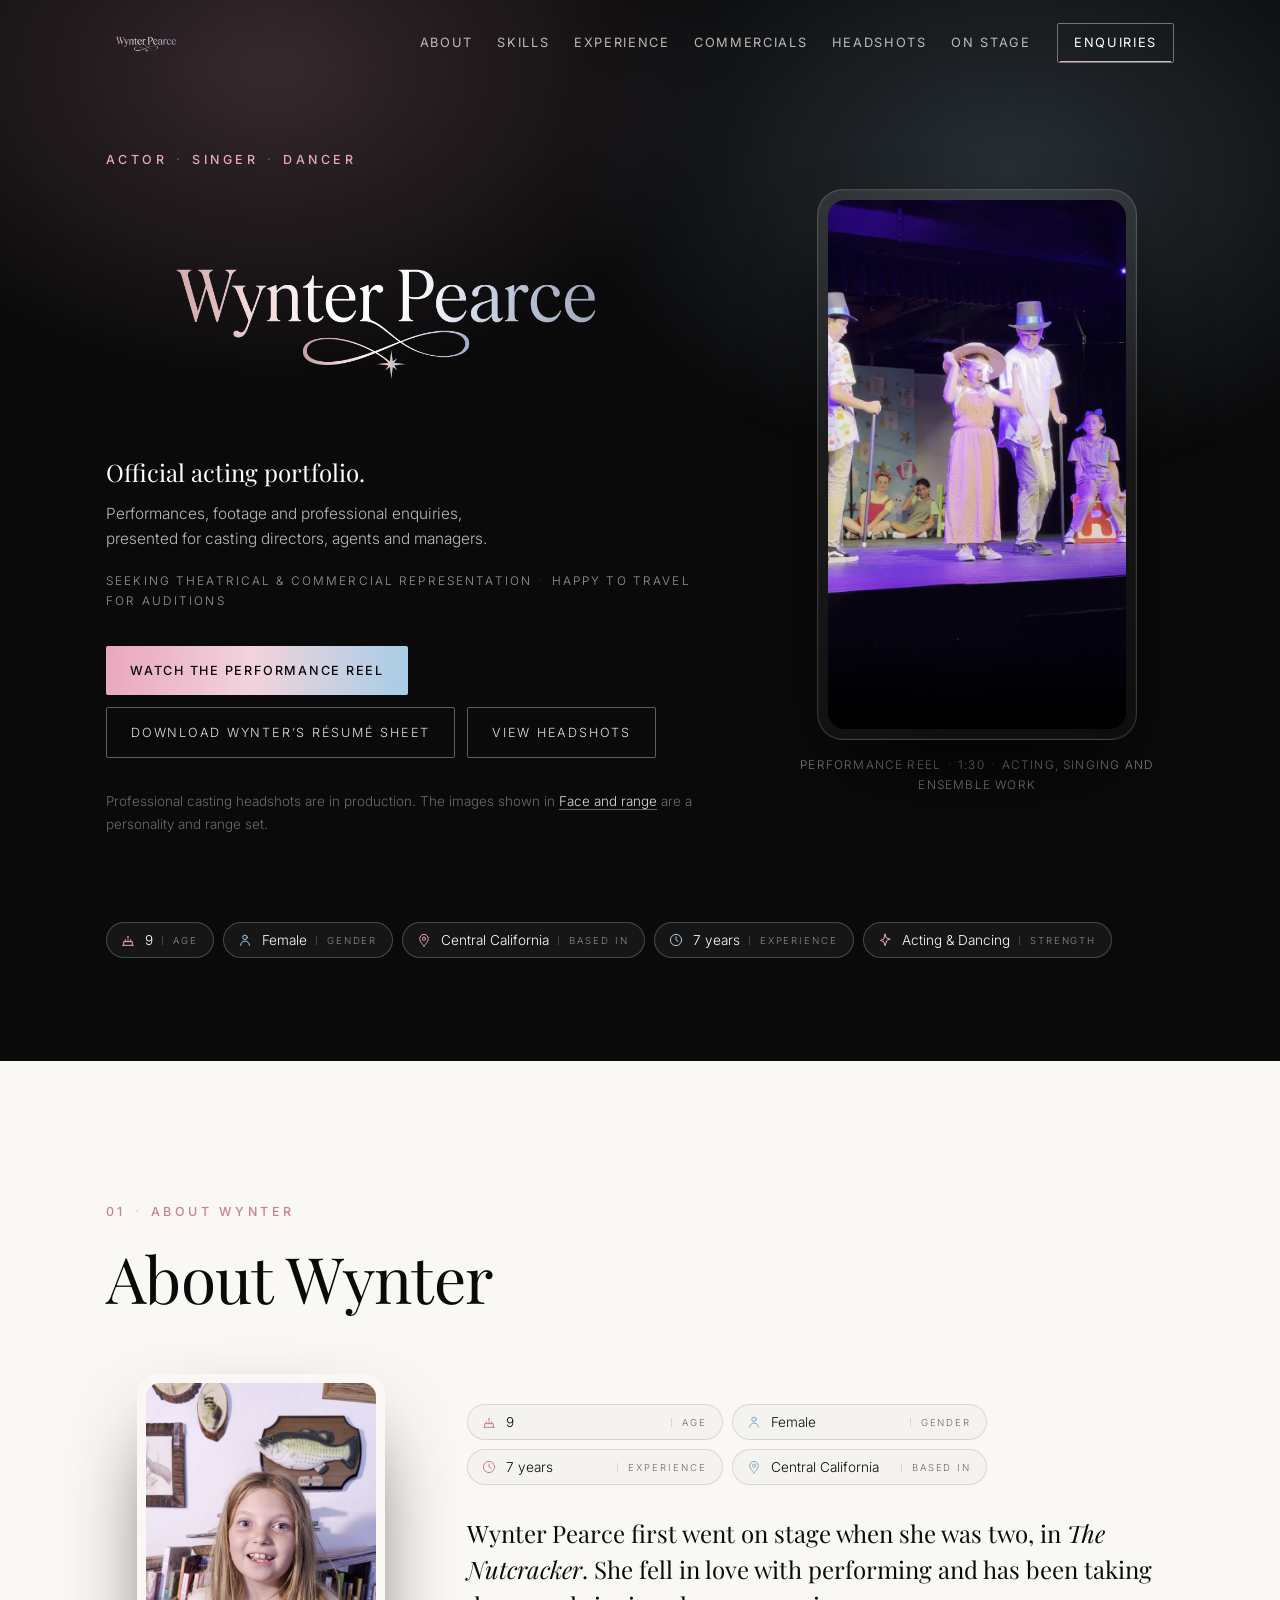
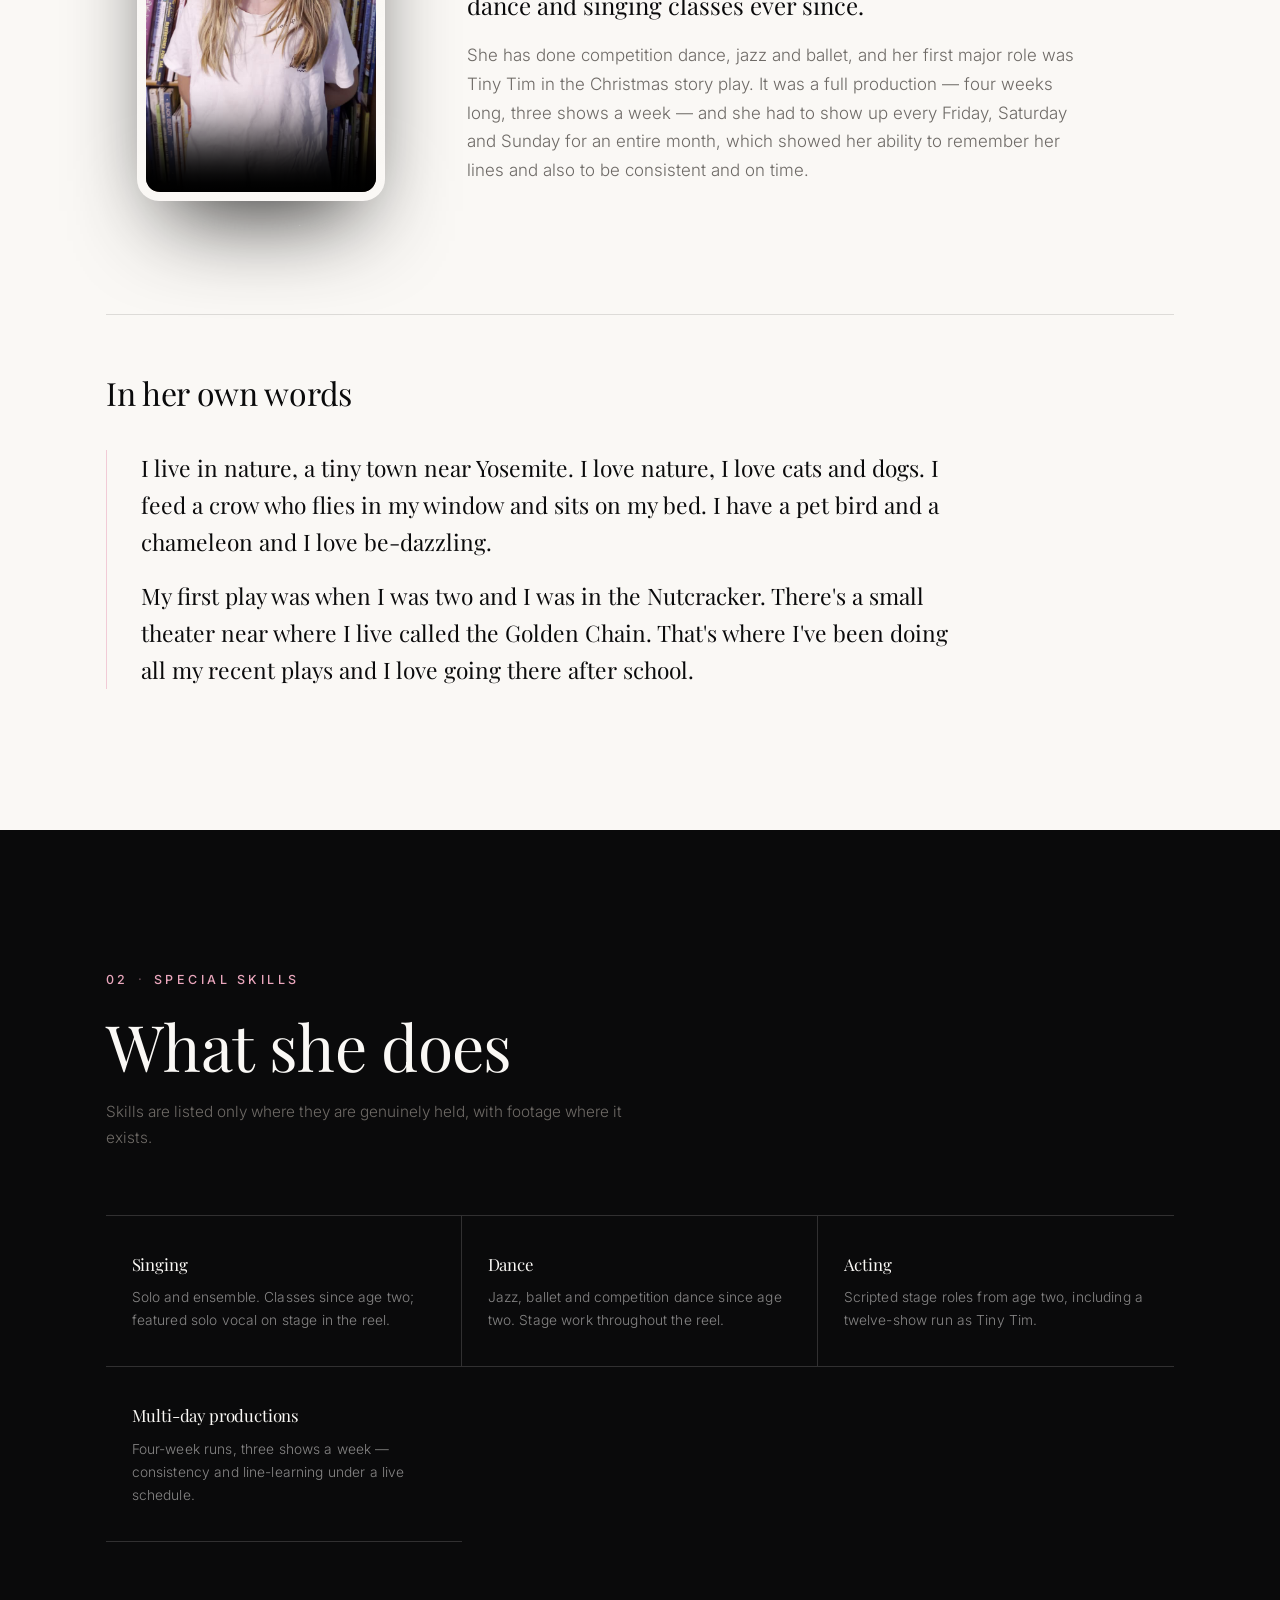
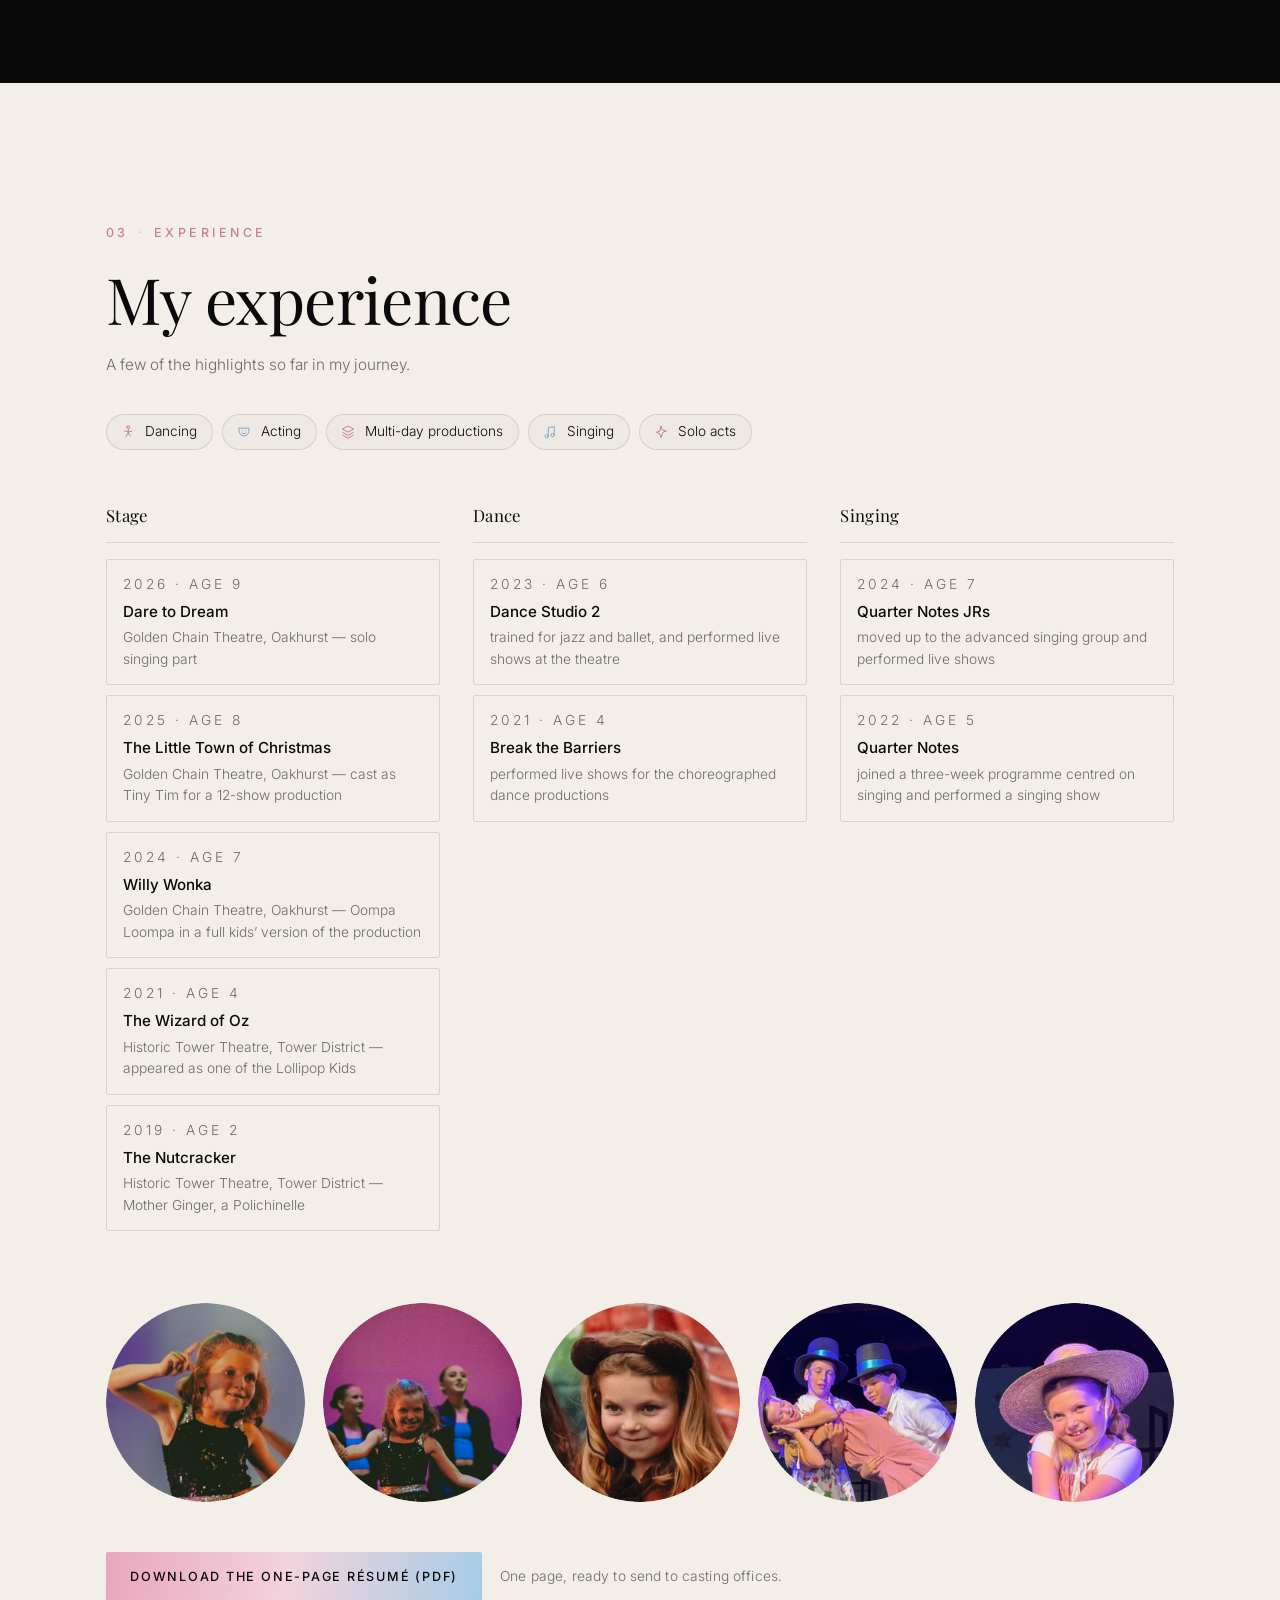
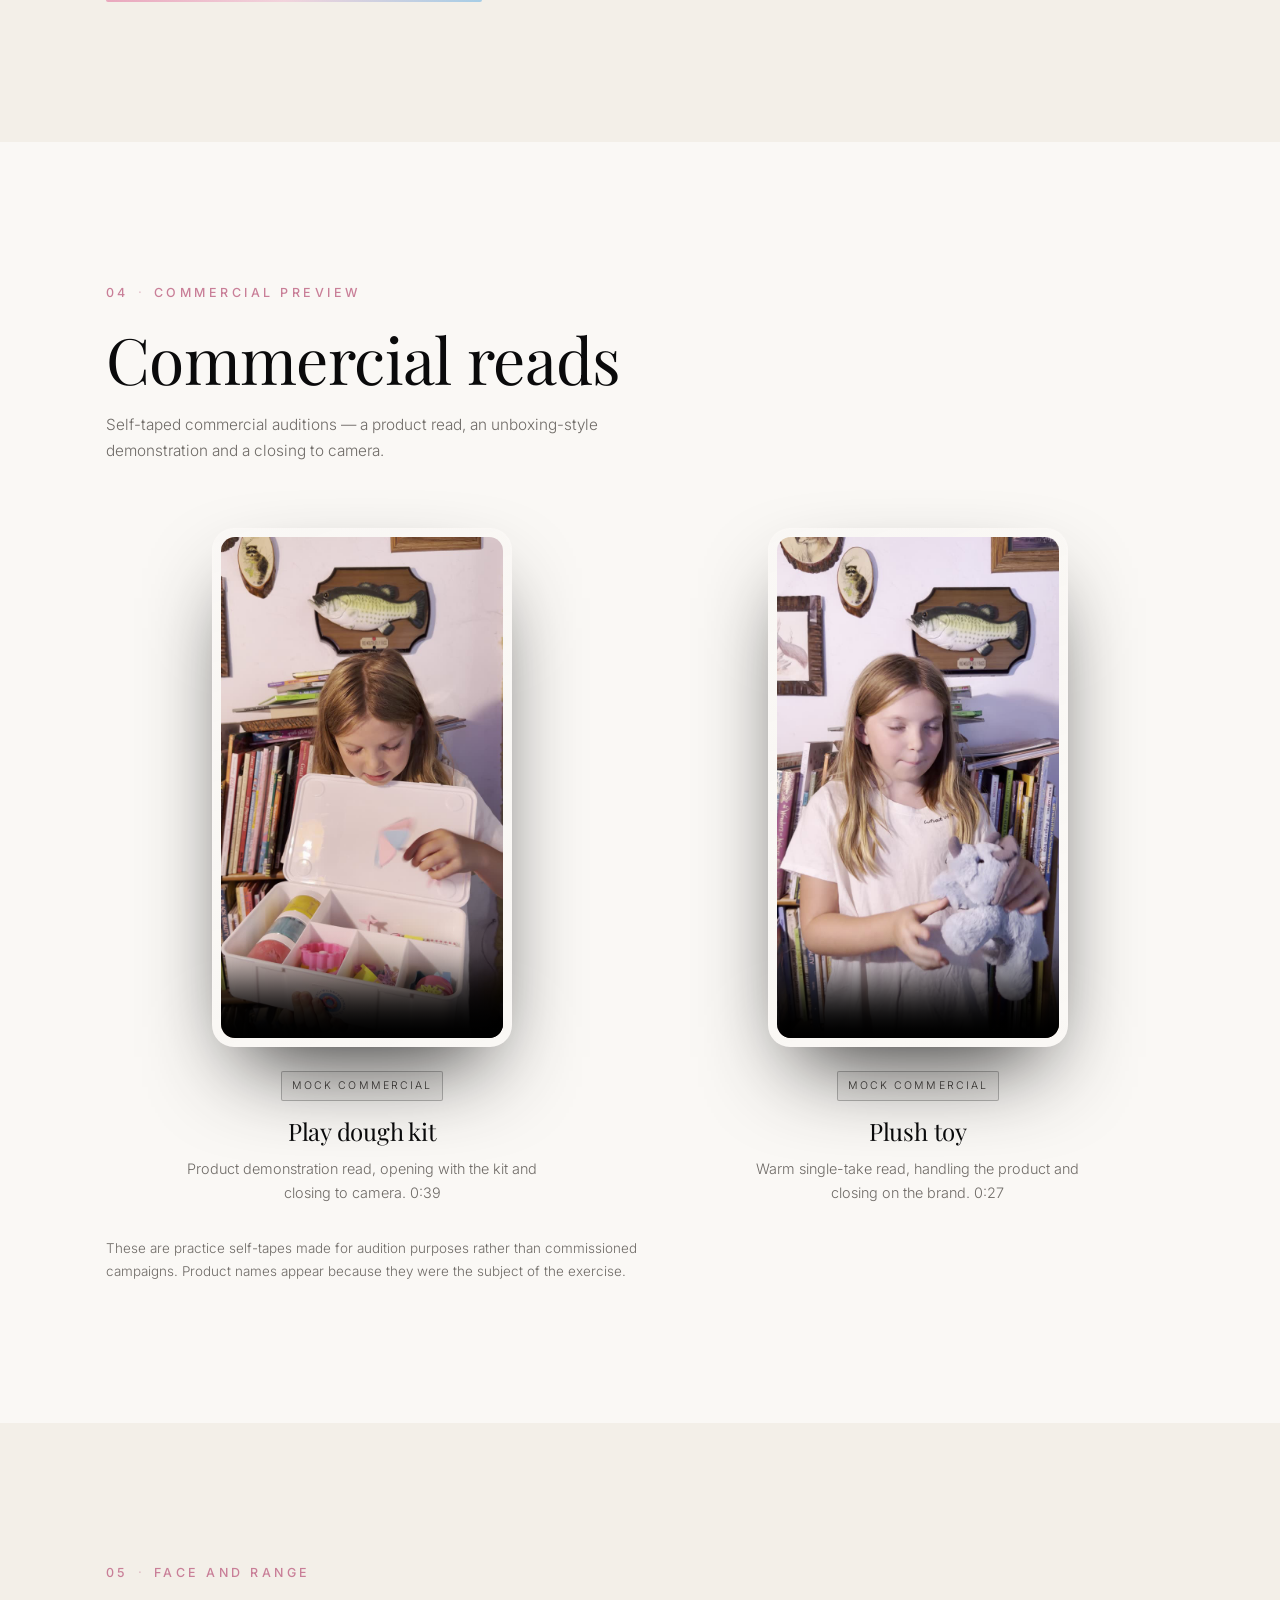
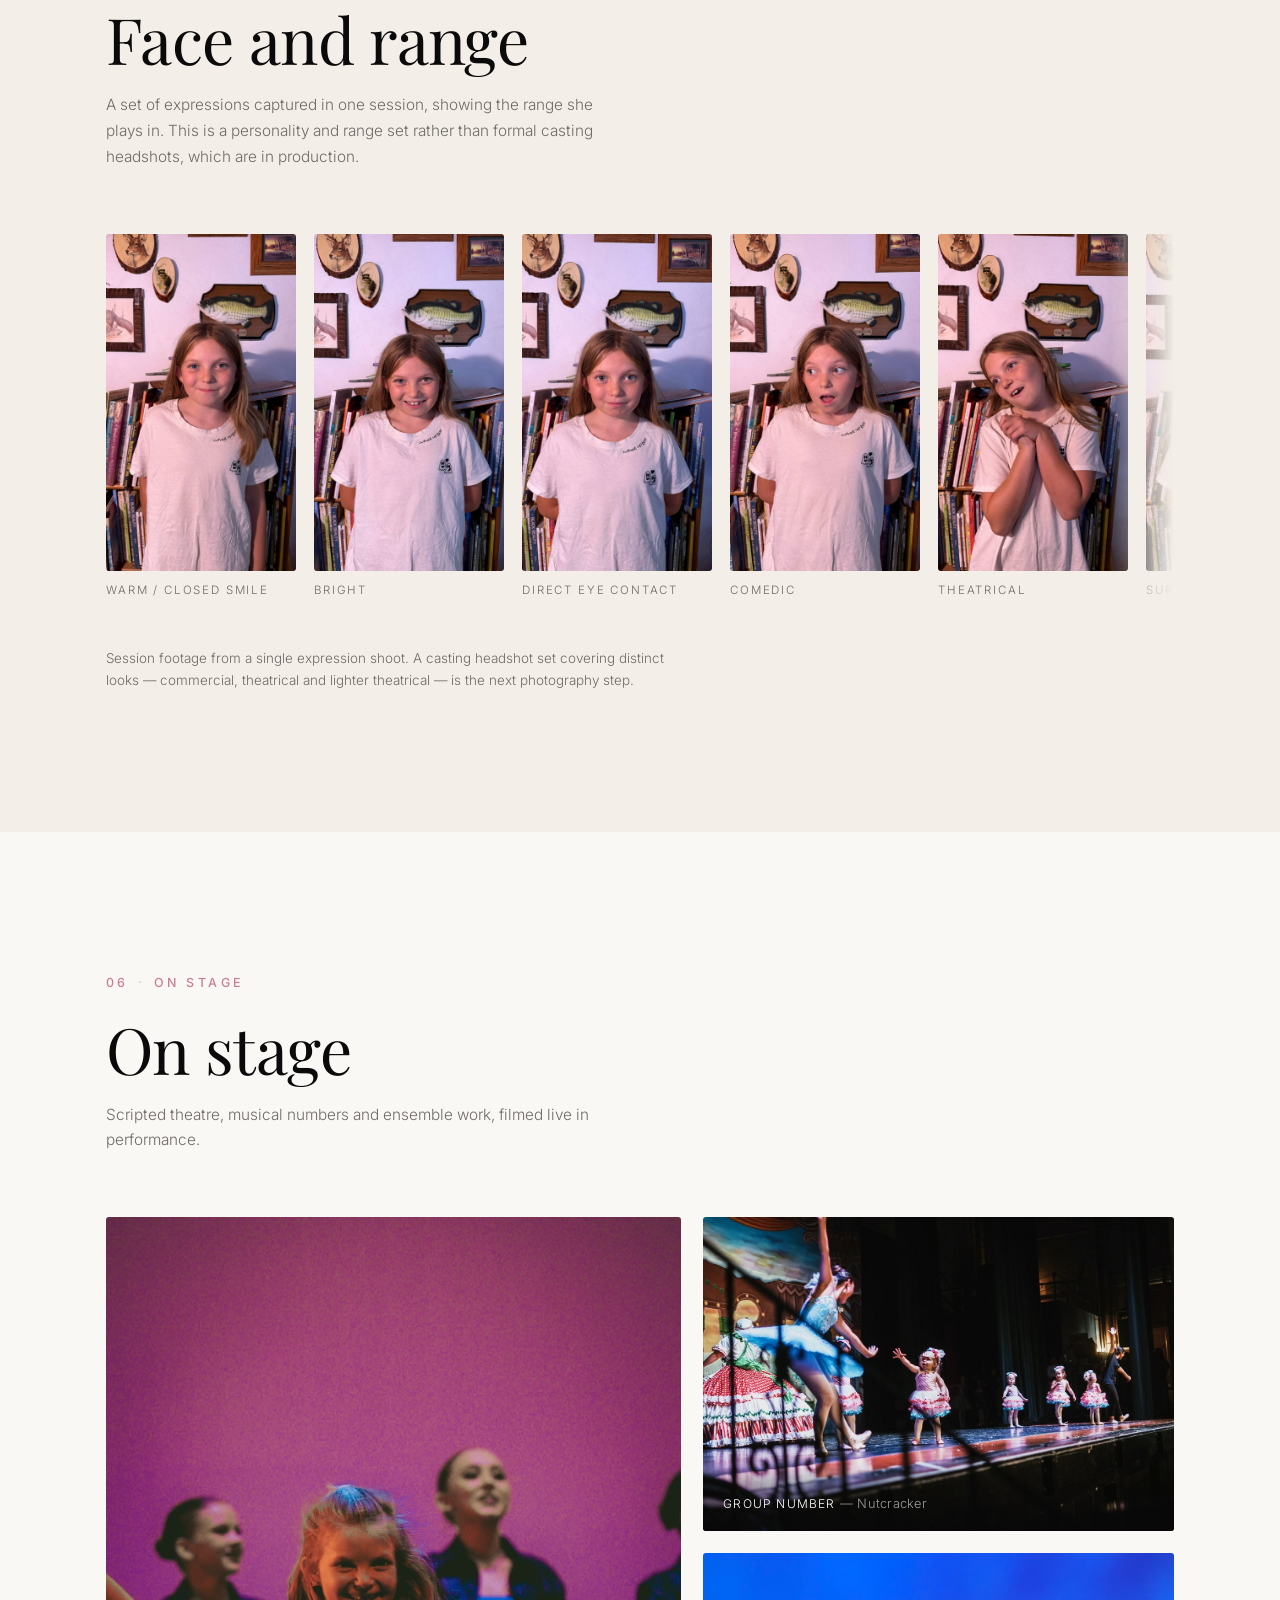
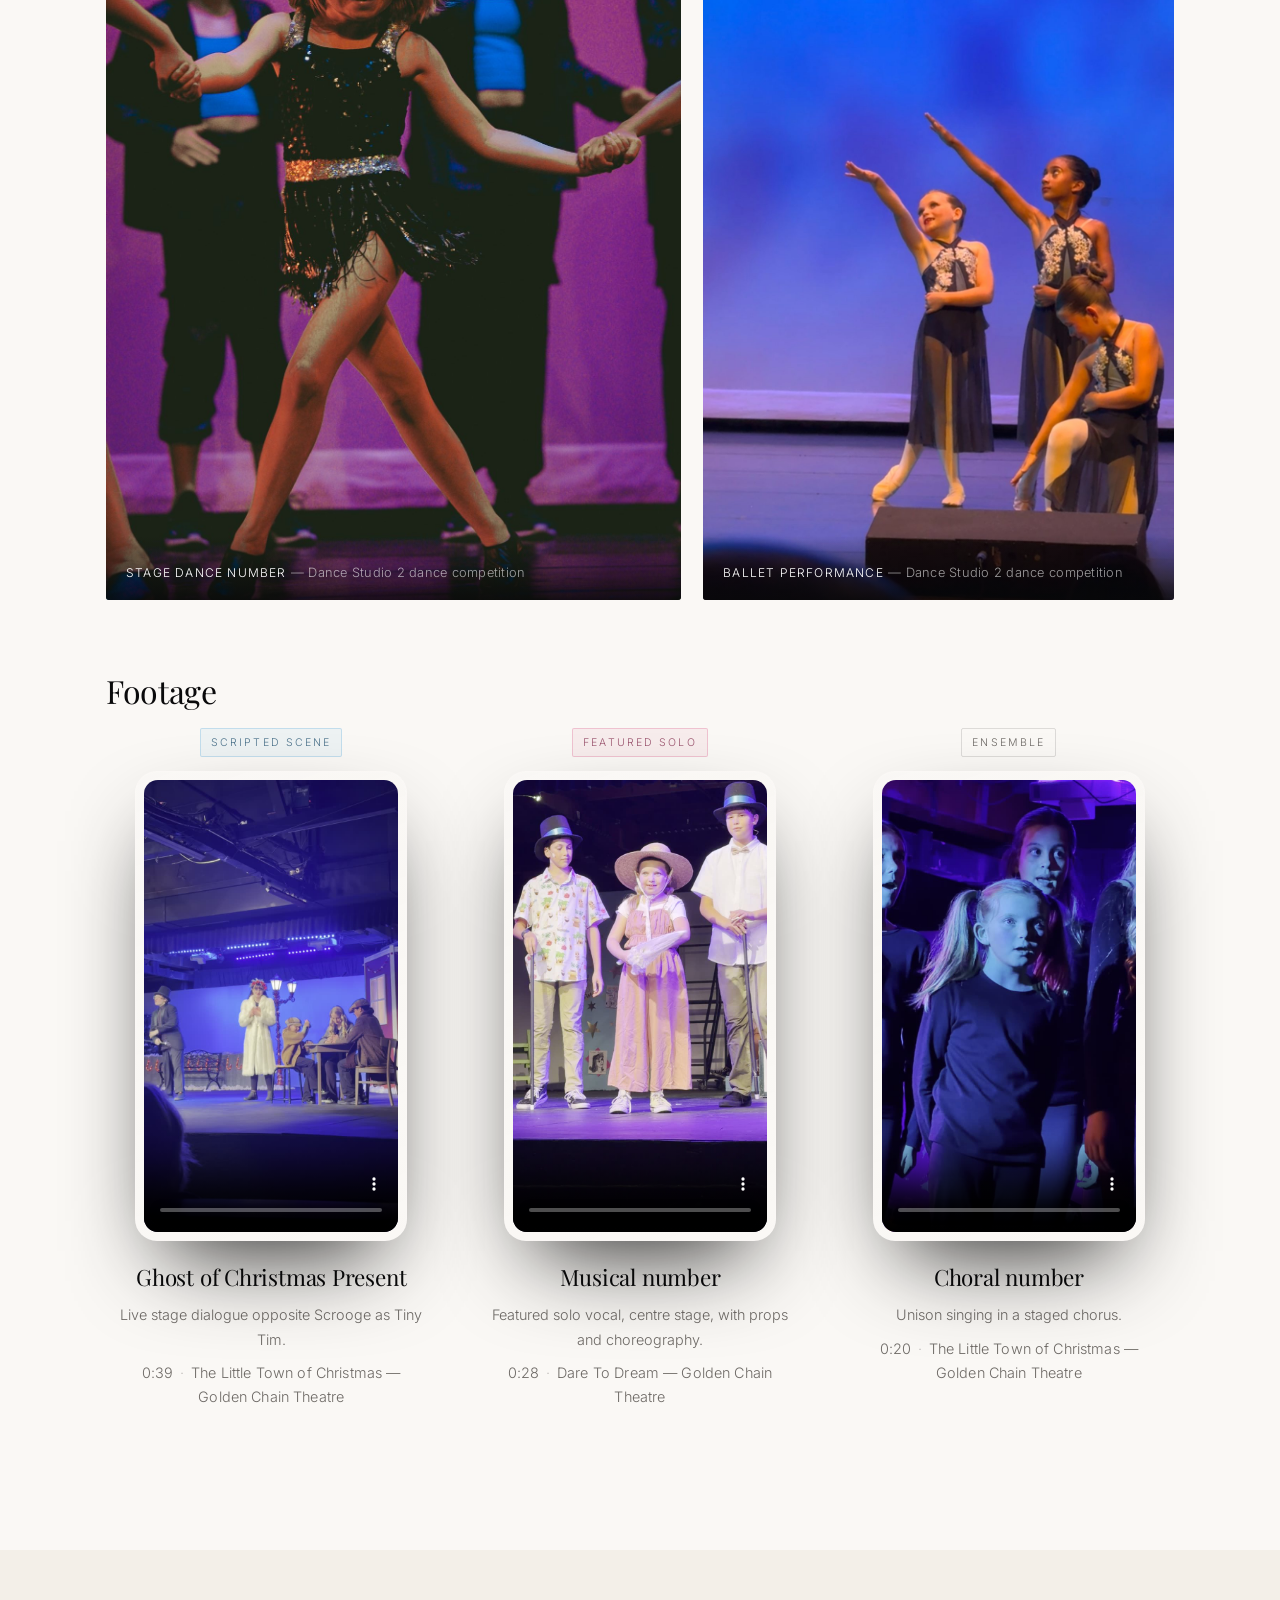
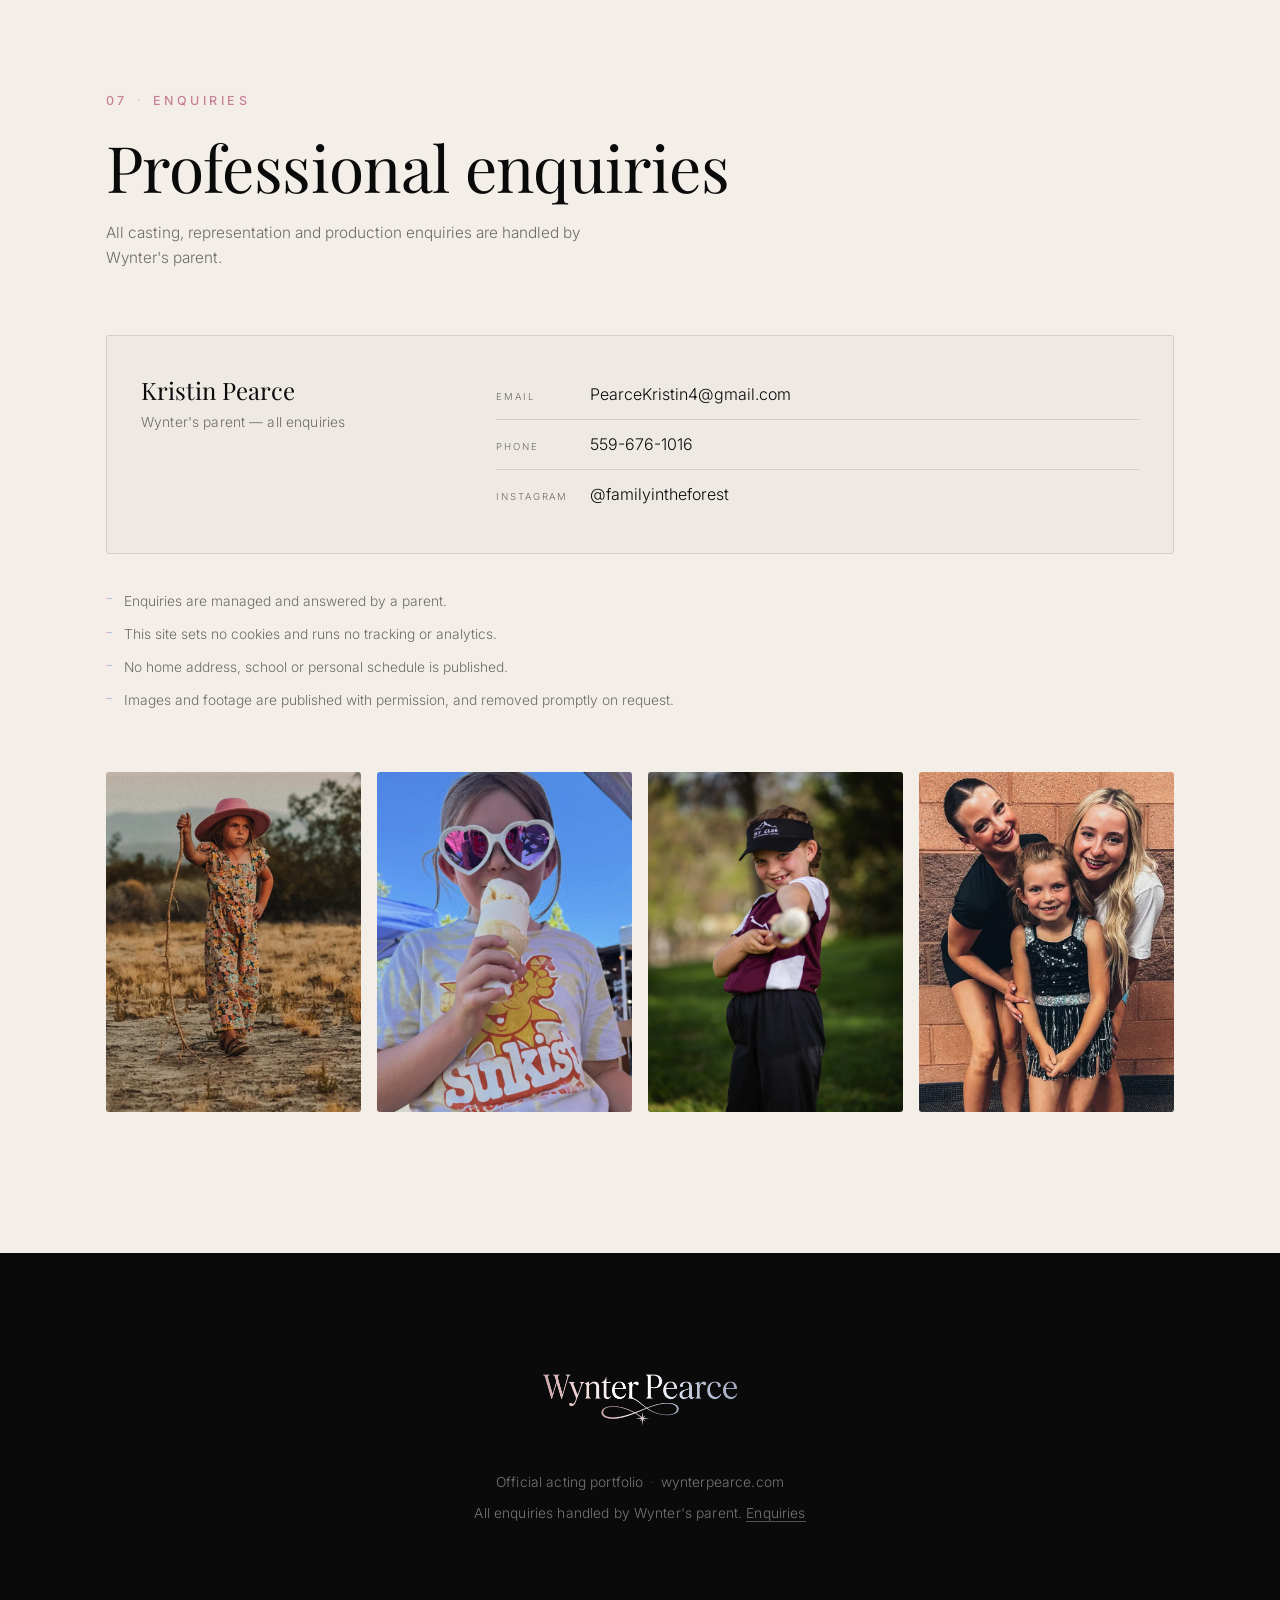
==== index.html @ 1b0f41d9 "Batch 1: location, travel wording, production years, updated resume - location changed to Central Ca" ====
<!DOCTYPE html>
<html lang="en">
<head>
<meta charset="utf-8">
<meta name="viewport" content="width=device-width, initial-scale=1">
<title>Wynter Pearce — Actor</title>
<meta name="description" content="Official acting portfolio of Wynter Pearce, age 9. Stage, dance and singing experience, performance footage, photography and professional enquiries managed by her parent.">
<link rel="canonical" href="https://wynterpearce.com/">
<meta name="theme-color" content="#0A0A0B">
<script>document.documentElement.className += ' js';</script>
<meta name="robots" content="index, follow">

<meta property="og:type" content="profile">
<meta property="og:title" content="Wynter Pearce — Actor">
<meta property="og:description" content="Official acting portfolio of Wynter Pearce. Stage, dance and singing experience, performance footage and professional enquiries.">
<meta property="og:url" content="https://wynterpearce.com/">
<meta property="og:image" content="https://wynterpearce.com/assets/img/og-card.jpg">
<meta property="og:image:width" content="1200">
<meta property="og:image:height" content="630">
<meta property="og:image:alt" content="Wynter Pearce — actor, singer and dancer">
<meta name="twitter:card" content="summary_large_image">
<meta name="twitter:title" content="Wynter Pearce — Actor">
<meta name="twitter:description" content="Official acting portfolio of Wynter Pearce.">
<meta name="twitter:image" content="https://wynterpearce.com/assets/img/og-card.jpg">

<link rel="icon" href="assets/img/favicon.png" type="image/png">
<link rel="apple-touch-icon" href="assets/img/favicon-180.png">
<link rel="preconnect" href="https://fonts.googleapis.com">
<link rel="preconnect" href="https://fonts.gstatic.com" crossorigin>
<link href="https://fonts.googleapis.com/css2?family=Playfair+Display:ital,wght@0,400;0,500;1,400&family=Inter:wght@300;400;500&display=swap" rel="stylesheet">
<link rel="stylesheet" href="assets/css/styles.css">
</head>
<body>

<a class="skip" href="#about">Skip to content</a>

<header class="topbar" id="topbar">
  <div class="topbar__inner">
    <a class="topbar__brand" href="#top" aria-label="Wynter Pearce — top of page">
      <img src="assets/img/logo-transparent.png" alt="Wynter Pearce" width="900" height="381">
    </a>
    <nav class="nav" id="primaryNav" aria-label="Sections">
      <a href="#about">About</a>
      <a href="#skills">Skills</a>
      <a href="#experience">Experience</a>
      <a href="#commercials">Commercials</a>
      <a href="#headshots">Headshots</a>
      <a href="#performances">On stage</a>
      <a href="#contact" class="nav__cta">Enquiries</a>
    </nav>
    <button class="menu-btn" id="menuBtn" type="button" aria-expanded="false" aria-controls="primaryNav">
      <span class="menu-btn__label">Menu</span>
      <span class="menu-btn__bars" aria-hidden="true"><i></i><i></i></span>
    </button>
  </div>
  <div class="topbar__rule"></div>
</header>

<main id="top">

  <!-- ============ HERO ============ -->
  <section class="hero" id="reel">
    <div class="hero__glow" aria-hidden="true"></div>
    <div class="wrap hero__grid">

      <div class="hero__copy reveal">
        <p class="eyebrow">Actor <span class="dot">·</span> Singer <span class="dot">·</span> Dancer</p>
        <img class="hero__logo" src="assets/img/logo-transparent.png" alt="Wynter Pearce" width="900" height="381">
        <p class="hero__line">Official acting portfolio.</p>
        <p class="lede">Performances, footage and professional enquiries, presented for casting directors, agents and managers.</p>
        <p class="hero__seeking">Seeking theatrical &amp; commercial representation <span class="dot">·</span> happy to travel for auditions</p>
        <div class="hero__actions">
          <a class="btn btn--primary" href="#performance-reel">Watch the performance reel</a>
          <a class="btn btn--ghost" href="assets/wynter-pearce-resume.pdf" download>Download Wynter&rsquo;s résumé sheet</a>
          <a class="btn btn--ghost" href="#headshots">View headshots</a>
        </div>
        <p class="note note--inline">Professional casting headshots are in production. The images shown in <a href="#headshots">Face and range</a> are a personality and range set.</p>
      </div>

      <div class="hero__player reveal" id="performance-reel">
        <div class="frame">
          <video id="reelVideo" class="frame__video" controls playsinline preload="none"
                 poster="assets/img/poster-reel.jpg" aria-label="Wynter Pearce performance reel, 90 seconds">
            <source src="assets/video/reel-1080.mp4" type="video/mp4">
            Your browser cannot play this video. <a href="assets/video/reel-1080.mp4">Download the reel</a>.
          </video>
        </div>
        <p class="frame__caption">Performance reel <span class="dot">·</span> 1:30 <span class="dot">·</span> Acting, singing and ensemble work</p>
      </div>

    </div>

    <div class="wrap hero__facts reveal">
      <div class="facts" role="list" aria-label="Wynter Pearce at a glance">
        <div class="fact" role="listitem">
          <svg viewBox="0 0 24 24" fill="none" stroke="currentColor" stroke-width="1.5" stroke-linecap="round" aria-hidden="true"><path d="M4 20h16M5.5 20v-5.5h13V20M8 14.5v-3M12 14.5v-3M16 14.5v-3"/><path d="M12 8.6c.85-.6.85-1.6 0-2.2-.85.6-.85 1.6 0 2.2z"/></svg>
          <span class="fact__v">9</span><span class="fact__k">Age</span>
        </div>
        <div class="fact" role="listitem">
          <svg viewBox="0 0 24 24" fill="none" stroke="currentColor" stroke-width="1.5" stroke-linecap="round" aria-hidden="true"><circle cx="12" cy="8" r="3.3"/><path d="M5.4 20c0-3.7 2.9-6.3 6.6-6.3s6.6 2.6 6.6 6.3"/></svg>
          <span class="fact__v">Female</span><span class="fact__k">Gender</span>
        </div>
        <div class="fact" role="listitem">
          <svg viewBox="0 0 24 24" fill="none" stroke="currentColor" stroke-width="1.5" stroke-linecap="round" aria-hidden="true"><path d="M12 21s6.4-6.2 6.4-11A6.4 6.4 0 1 0 5.6 10c0 4.8 6.4 11 6.4 11z"/><circle cx="12" cy="10" r="2.4"/></svg>
          <span class="fact__v">Central California</span><span class="fact__k">Based in</span>
        </div>
        <div class="fact" role="listitem">
          <svg viewBox="0 0 24 24" fill="none" stroke="currentColor" stroke-width="1.5" stroke-linecap="round" aria-hidden="true"><circle cx="12" cy="12" r="8.4"/><path d="M12 7.4V12l3.1 2"/></svg>
          <span class="fact__v">7 years</span><span class="fact__k">Experience</span>
        </div>
        <div class="fact" role="listitem">
          <svg viewBox="0 0 24 24" fill="none" stroke="currentColor" stroke-width="1.5" stroke-linejoin="round" aria-hidden="true"><path d="M12 2.8l1.85 6.05L19.9 10.7l-5.05 1.85L12 20.6l-1.85-6.05L5.1 12.55l5.05-1.85z"/></svg>
          <span class="fact__v">Acting &amp; Dancing</span><span class="fact__k">Strength</span>
        </div>
      </div>
    </div>
  </section>

  <!-- ============ ABOUT ============ -->
  <section class="band" id="about">
    <div class="wrap">
      <header class="shead reveal">
        <p class="eyebrow">01 <span class="dot">·</span> About Wynter</p>
        <h2 class="display">About Wynter</h2>
      </header>

      <div class="about reveal">
        <div class="about__video">
          <div class="frame frame--tight">
            <video class="frame__video" controls playsinline preload="none"
                   poster="assets/img/poster-about.jpg"
                   aria-label="Wynter Pearce introduces herself to camera">
              <source src="assets/video/about-video.mp4" type="video/mp4">
            </video>
          </div>
          <p class="frame__caption">Introduction <span class="dot">·</span> 0:37</p>
        </div>

        <div class="about__copy">
          <div class="facts facts--ink" role="list" aria-label="Wynter Pearce at a glance">
            <div class="fact" role="listitem">
              <svg viewBox="0 0 24 24" fill="none" stroke="currentColor" stroke-width="1.5" stroke-linecap="round" aria-hidden="true"><path d="M4 20h16M5.5 20v-5.5h13V20M8 14.5v-3M12 14.5v-3M16 14.5v-3"/><path d="M12 8.6c.85-.6.85-1.6 0-2.2-.85.6-.85 1.6 0 2.2z"/></svg>
              <span class="fact__v">9</span><span class="fact__k">Age</span>
            </div>
            <div class="fact" role="listitem">
              <svg viewBox="0 0 24 24" fill="none" stroke="currentColor" stroke-width="1.5" stroke-linecap="round" aria-hidden="true"><circle cx="12" cy="8" r="3.3"/><path d="M5.4 20c0-3.7 2.9-6.3 6.6-6.3s6.6 2.6 6.6 6.3"/></svg>
              <span class="fact__v">Female</span><span class="fact__k">Gender</span>
            </div>
            <div class="fact" role="listitem">
              <svg viewBox="0 0 24 24" fill="none" stroke="currentColor" stroke-width="1.5" stroke-linecap="round" aria-hidden="true"><circle cx="12" cy="12" r="8.4"/><path d="M12 7.4V12l3.1 2"/></svg>
              <span class="fact__v">7 years</span><span class="fact__k">Experience</span>
            </div>
            <div class="fact" role="listitem">
              <svg viewBox="0 0 24 24" fill="none" stroke="currentColor" stroke-width="1.5" stroke-linecap="round" aria-hidden="true"><path d="M12 21s6.4-6.2 6.4-11A6.4 6.4 0 1 0 5.6 10c0 4.8 6.4 11 6.4 11z"/><circle cx="12" cy="10" r="2.4"/></svg>
              <span class="fact__v">Central California</span><span class="fact__k">Based in</span>
            </div>
          </div>

          <p class="about__lede">Wynter Pearce first went on stage when she was two, in <em>The Nutcracker</em>. She fell in love with performing and has been taking dance and singing classes ever since.</p>
          <p>She has done competition dance, jazz and ballet, and her first major role was Tiny Tim in the Christmas story play. It was a full production &mdash; four weeks long, three shows a week &mdash; and she had to show up every Friday, Saturday and Sunday for an entire month, which showed her ability to remember her lines and also to be consistent and on time.</p>
        </div>
      </div>

      <div class="words reveal">
        <h3 class="display">In her own words</h3>
        <blockquote>
          <p>I live in nature, a tiny town near Yosemite. I love nature, I love cats and dogs. I feed a crow who flies in my window and sits on my bed. I have a pet bird and a chameleon and I love be-dazzling.</p>
          <p>My first play was when I was two and I was in the Nutcracker. There's a small theater near where I live called the Golden Chain. That's where I've been doing all my recent plays and I love going there after school.</p>
        </blockquote>
      </div>
    </div>
  </section>

  <!-- ============ SKILLS ============ -->
  <section class="band band--ink" id="skills">
    <div class="wrap">
      <header class="shead reveal">
        <p class="eyebrow">02 <span class="dot">·</span> Special skills</p>
        <h2 class="display">What she does</h2>
        <p class="lede">Skills are listed only where they are genuinely held, with footage where it exists.</p>
      </header>
      <div class="skills reveal">
        <div class="skill"><h3>Singing</h3><p class="dim">Solo and ensemble. Classes since age two; featured solo vocal on stage in the reel.</p></div>
        <div class="skill"><h3>Dance</h3><p class="dim">Jazz, ballet and competition dance since age two. Stage work throughout the reel.</p></div>
        <div class="skill"><h3>Acting</h3><p class="dim">Scripted stage roles from age two, including a twelve-show run as Tiny Tim.</p></div>
        <div class="skill"><h3>Multi-day productions</h3><p class="dim">Four-week runs, three shows a week &mdash; consistency and line-learning under a live schedule.</p></div>
      </div>
    </div>
  </section>

  <!-- ============ EXPERIENCE ============ -->
  <section class="band band--alt" id="experience">
    <div class="wrap">
      <header class="shead shead--tight reveal">
        <p class="eyebrow">03 <span class="dot">·</span> Experience</p>
        <h2 class="display">My experience</h2>
        <p class="lede">A few of the highlights so far in my journey.</p>
      </header>

      <div class="facts facts--ink specialties reveal" role="list" aria-label="What Wynter specialises in">
        <div class="fact" role="listitem">
          <svg viewBox="0 0 24 24" fill="none" stroke="currentColor" stroke-width="1.5" stroke-linecap="round" aria-hidden="true"><circle cx="12.4" cy="4.6" r="2.1"/><path d="M12.4 7.6v5.8m0 0l-3.2 5.2m3.2-5.2l3 4.6M6.8 10.2l5.6 1.8 5.4-1.2"/></svg>
          <span class="fact__v">Dancing</span>
        </div>
        <div class="fact" role="listitem">
          <svg viewBox="0 0 24 24" fill="none" stroke="currentColor" stroke-width="1.5" stroke-linecap="round" aria-hidden="true"><path d="M4.6 6.2h14.8v4.4a7.4 7.4 0 0 1-14.8 0z"/><path d="M9.4 10.2h.02M14.6 10.2h.02"/><path d="M9.3 13.6c1.7 1.3 3.7 1.3 5.4 0"/></svg>
          <span class="fact__v">Acting</span>
        </div>
        <div class="fact" role="listitem">
          <svg viewBox="0 0 24 24" fill="none" stroke="currentColor" stroke-width="1.5" stroke-linejoin="round" aria-hidden="true"><path d="M12 3l8.4 4.6L12 12.2 3.6 7.6z"/><path d="M3.6 12.4L12 17l8.4-4.6M3.6 16.6L12 21.2l8.4-4.6"/></svg>
          <span class="fact__v">Multi-day productions</span>
        </div>
        <div class="fact" role="listitem">
          <svg viewBox="0 0 24 24" fill="none" stroke="currentColor" stroke-width="1.5" stroke-linecap="round" aria-hidden="true"><path d="M9.4 17.4V5.6l9-1.8v11.6"/><circle cx="6.9" cy="18.6" r="2.5"/><circle cx="15.9" cy="16.6" r="2.5"/></svg>
          <span class="fact__v">Singing</span>
        </div>
        <div class="fact" role="listitem">
          <svg viewBox="0 0 24 24" fill="none" stroke="currentColor" stroke-width="1.5" stroke-linejoin="round" aria-hidden="true"><path d="M12 2.8l1.85 6.05L19.9 10.7l-5.05 1.85L12 20.6l-1.85-6.05L5.1 12.55l5.05-1.85z"/></svg>
          <span class="fact__v">Solo acts</span>
        </div>
      </div>

      <div class="expgrid reveal">
        <div class="expcol">
          <h3>Stage</h3>
          <ul class="credits">
            <li><span class="age">2026 &middot; age 9</span><strong>Dare to Dream</strong><span>Golden Chain Theatre, Oakhurst &mdash; solo singing part</span></li>
            <li><span class="age">2025 &middot; age 8</span><strong>The Little Town of Christmas</strong><span>Golden Chain Theatre, Oakhurst &mdash; cast as Tiny Tim for a 12-show production</span></li>
            <li><span class="age">2024 &middot; age 7</span><strong>Willy Wonka</strong><span>Golden Chain Theatre, Oakhurst &mdash; Oompa Loompa in a full kids&rsquo; version of the production</span></li>
            <li><span class="age">2021 &middot; age 4</span><strong>The Wizard of Oz</strong><span>Historic Tower Theatre, Tower District &mdash; appeared as one of the Lollipop Kids</span></li>
            <li><span class="age">2019 &middot; age 2</span><strong>The Nutcracker</strong><span>Historic Tower Theatre, Tower District &mdash; Mother Ginger, a Polichinelle</span></li>
          </ul>
        </div>
        <div class="expcol">
          <h3>Dance</h3>
          <ul class="credits">
            <li><span class="age">2023 &middot; age 6</span><strong>Dance Studio 2</strong><span>trained for jazz and ballet, and performed live shows at the theatre</span></li>
            <li><span class="age">2021 &middot; age 4</span><strong>Break the Barriers</strong><span>performed live shows for the choreographed dance productions</span></li>
          </ul>
        </div>
        <div class="expcol">
          <h3>Singing</h3>
          <ul class="credits">
            <li><span class="age">2024 &middot; age 7</span><strong>Quarter Notes JRs</strong><span>moved up to the advanced singing group and performed live shows</span></li>
            <li><span class="age">2022 &middot; age 5</span><strong>Quarter Notes</strong><span>joined a three-week programme centred on singing and performed a singing show</span></li>
          </ul>
        </div>
      </div>

      <div class="circles reveal" aria-label="Wynter Pearce in performance">
        <img src="assets/img/circle-1.png" alt="Wynter Pearce dancing on stage in a sequinned costume" loading="lazy">
        <img src="assets/img/circle-2.png" alt="Wynter Pearce performing a choreographed stage number" loading="lazy">
        <img src="assets/img/circle-3.png" alt="Wynter Pearce in costume as a bear for a stage role" loading="lazy">
        <img src="assets/img/circle-4.png" alt="Wynter Pearce lifted by two cast members during a stage number" loading="lazy">
        <img src="assets/img/circle-5.png" alt="Wynter Pearce on stage in a straw hat and pinafore" loading="lazy">
      </div>

      <div class="expfoot reveal">
        <a class="btn btn--primary" href="assets/wynter-pearce-resume.pdf" download>Download the one-page résumé (PDF)</a>
        <p class="dim">One page, ready to send to casting offices.</p>
      </div>
    </div>
  </section>

  <!-- ============ COMMERCIALS ============ -->
  <section class="band" id="commercials">
    <div class="wrap">
      <header class="shead reveal">
        <p class="eyebrow">04 <span class="dot">·</span> Commercial preview</p>
        <h2 class="display">Commercial reads</h2>
        <p class="lede">Self-taped commercial auditions &mdash; a product read, an unboxing-style demonstration and a closing to camera.</p>
      </header>

      <div class="comms reveal">
        <figure class="comm">
          <div class="frame frame--tight">
            <video class="frame__video" controls playsinline preload="none"
                   poster="assets/img/poster-youngwild.jpg"
                   aria-label="Mock commercial read: play dough kit">
              <source src="assets/video/commercial-youngwild.mp4" type="video/mp4">
            </video>
          </div>
          <figcaption>
            <span class="tag tag--comm">Mock commercial</span>
            <h3>Play dough kit</h3>
            <p>Product demonstration read, opening with the kit and closing to camera. 0:39</p>
          </figcaption>
        </figure>

        <figure class="comm">
          <div class="frame frame--tight">
            <video class="frame__video" controls playsinline preload="none"
                   poster="assets/img/poster-aurora.jpg"
                   aria-label="Mock commercial read: plush toy">
              <source src="assets/video/commercial-aurora.mp4" type="video/mp4">
            </video>
          </div>
          <figcaption>
            <span class="tag tag--comm">Mock commercial</span>
            <h3>Plush toy</h3>
            <p>Warm single-take read, handling the product and closing on the brand. 0:27</p>
          </figcaption>
        </figure>
      </div>

      <p class="note">These are practice self-tapes made for audition purposes rather than commissioned campaigns. Product names appear because they were the subject of the exercise.</p>
    </div>
  </section>

  <!-- ============ HEADSHOTS ============ -->
  <section class="band band--alt" id="headshots">
    <div class="wrap">
      <header class="shead reveal">
        <p class="eyebrow">05 <span class="dot">·</span> Face and range</p>
        <h2 class="display">Face and range</h2>
        <p class="lede">A set of expressions captured in one session, showing the range she plays in. This is a personality and range set rather than formal casting headshots, which are in production.</p>
      </header>

      <div class="strip reveal" role="list">
        <figure role="listitem"><img src="assets/img/range-08.jpg" alt="Wynter Pearce, warm closed-mouth smile" loading="lazy"><figcaption>Warm / closed smile</figcaption></figure>
        <figure role="listitem"><img src="assets/img/range-03.jpg" alt="Wynter Pearce, bright open smile" loading="lazy"><figcaption>Bright</figcaption></figure>
        <figure role="listitem"><img src="assets/img/range-07.jpg" alt="Wynter Pearce, slight smirk, direct eye contact" loading="lazy"><figcaption>Direct eye contact</figcaption></figure>
        <figure role="listitem"><img src="assets/img/range-06.jpg" alt="Wynter Pearce, comedic shocked expression" loading="lazy"><figcaption>Comedic</figcaption></figure>
        <figure role="listitem"><img src="assets/img/range-05.jpg" alt="Wynter Pearce, theatrical pleading pose" loading="lazy"><figcaption>Theatrical</figcaption></figure>
        <figure role="listitem"><img src="assets/img/range-02.jpg" alt="Wynter Pearce, wide-eyed surprised expression" loading="lazy"><figcaption>Surprise</figcaption></figure>
        <figure role="listitem"><img src="assets/img/range-09.jpg" alt="Wynter Pearce, looking away in profile" loading="lazy"><figcaption>Editorial</figcaption></figure>
      </div>
      <p class="note">Session footage from a single expression shoot. A casting headshot set covering distinct looks &mdash; commercial, theatrical and lighter theatrical &mdash; is the next photography step.</p>
    </div>
  </section>

  <!-- ============ PERFORMANCES ============ -->
  <section class="band" id="performances">
    <div class="wrap">
      <header class="shead reveal">
        <p class="eyebrow">06 <span class="dot">·</span> On stage</p>
        <h2 class="display">On stage</h2>
        <p class="lede">Scripted theatre, musical numbers and ensemble work, filmed live in performance.</p>
      </header>

      <div class="plates reveal">
        <figure class="plate plate--tall">
          <img src="assets/img/stage-02.jpg" alt="Wynter Pearce dancing on stage in a black sequinned costume" loading="lazy">
          <figcaption>Stage dance number <span class="dim">&mdash; Dance Studio 2 dance competition</span></figcaption>
        </figure>
        <div class="plates__side">
          <figure class="plate">
            <img src="assets/img/stage-01.jpg" alt="Group dance number on a lit stage with a painted backdrop" loading="lazy">
            <figcaption>Group number <span class="dim">&mdash; Nutcracker</span></figcaption>
          </figure>
          <figure class="plate">
            <img src="assets/img/stage-03.jpg" alt="Three dancers in blue costumes on stage" loading="lazy">
            <figcaption>Ballet performance <span class="dim">&mdash; Dance Studio 2 dance competition</span></figcaption>
          </figure>
        </div>
      </div>

      <h3 class="sub display">Footage</h3>

      <div class="footage reveal">
        <article class="fclip">
          <span class="tag tag--acting">Scripted scene</span>
          <div class="frame frame--tight">
            <video class="frame__video" controls playsinline preload="none"
                   poster="assets/img/poster-christmas-scene.jpg"
                   aria-label="Scripted stage scene: Ghost of Christmas Present">
              <source src="assets/video/footage-christmas-scene.mp4" type="video/mp4">
            </video>
          </div>
          <h4>Ghost of Christmas Present</h4>
          <p>Live stage dialogue opposite Scrooge as Tiny Tim.</p>
          <p class="dim">0:39 <span class="dot">·</span> The Little Town of Christmas &mdash; Golden Chain Theatre</p>
        </article>

        <article class="fclip">
          <span class="tag tag--singing">Featured solo</span>
          <div class="frame frame--tight">
            <video class="frame__video" controls playsinline preload="none"
                   poster="assets/img/poster-musical.jpg"
                   aria-label="Featured solo vocal in a musical number">
              <source src="assets/video/footage-musical.mp4" type="video/mp4">
            </video>
          </div>
          <h4>Musical number</h4>
          <p>Featured solo vocal, centre stage, with props and choreography.</p>
          <p class="dim">0:28 <span class="dot">·</span> Dare To Dream &mdash; Golden Chain Theatre</p>
        </article>

        <article class="fclip">
          <span class="tag tag--ensemble">Ensemble</span>
          <div class="frame frame--tight">
            <video class="frame__video" controls playsinline preload="none"
                   poster="assets/img/poster-choral.jpg"
                   aria-label="Choral number: unison singing in a staged chorus">
              <source src="assets/video/footage-choral.mp4" type="video/mp4">
            </video>
          </div>
          <h4>Choral number</h4>
          <p>Unison singing in a staged chorus.</p>
          <p class="dim">0:20 <span class="dot">·</span> The Little Town of Christmas &mdash; Golden Chain Theatre</p>
        </article>
      </div>
    </div>
  </section>

  <!-- ============ CONTACT ============ -->
  <section class="band band--alt" id="contact">
    <div class="wrap">
      <header class="shead reveal">
        <p class="eyebrow">07 <span class="dot">·</span> Enquiries</p>
        <h2 class="display">Professional enquiries</h2>
        <p class="lede">All casting, representation and production enquiries are handled by Wynter's parent.</p>
      </header>

      <div class="contactcard reveal">
        <div class="contactcard__who">
          <p class="contactcard__name">Kristin Pearce</p>
          <p class="dim">Wynter's parent &mdash; all enquiries</p>
        </div>
        <div class="contactcard__rows">
          <a href="mailto:PearceKristin4@gmail.com"><span class="contactcard__k">Email</span><span class="contactcard__v">PearceKristin4@gmail.com</span></a>
          <a href="tel:+15596761016"><span class="contactcard__k">Phone</span><span class="contactcard__v">559-676-1016</span></a>
          <a href="https://www.instagram.com/familyintheforest" target="_blank" rel="noopener me"><span class="contactcard__k">Instagram</span><span class="contactcard__v">@familyintheforest</span></a>
        </div>
      </div>

      <ul class="privacy reveal">
        <li>Enquiries are managed and answered by a parent.</li>
        <li>This site sets no cookies and runs no tracking or analytics.</li>
        <li>No home address, school or personal schedule is published.</li>
        <li>Images and footage are published with permission, and removed promptly on request.</li>
      </ul>

      <div class="collage reveal">
        <img src="assets/img/collage-1.jpg" alt="Wynter Pearce outdoors in a field" loading="lazy">
        <img src="assets/img/collage-2.jpg" alt="Wynter Pearce with an ice cream on a sunny day" loading="lazy">
        <img src="assets/img/collage-3.jpg" alt="Wynter Pearce playing softball" loading="lazy">
        <img src="assets/img/collage-4.jpg" alt="Wynter Pearce in costume with two cast members" loading="lazy">
      </div>
    </div>
  </section>
</main>

<footer class="foot">
  <div class="wrap foot__inner">
    <img class="foot__mark" src="assets/img/logo-transparent.png" alt="Wynter Pearce" width="900" height="381">
    <p class="dim">Official acting portfolio <span class="dot">·</span> wynterpearce.com</p>
    <p class="dim">All enquiries handled by Wynter's parent. <a href="#contact">Enquiries</a></p>
  </div>
</footer>

<script type="application/ld+json">
{
  "@context": "https://schema.org",
  "@type": "Person",
  "name": "Wynter Pearce",
  "jobTitle": "Actor",
  "url": "https://wynterpearce.com/",
  "description": "Actor working in stage, dance and singing performance."
}
</script>
<script src="assets/js/main.js" defer></script>
</body>
</html>
---- assets/css/styles.css ----
/* ============================================================
   Wynter Pearce — acting portfolio
   Design system + layout. No frameworks, no build step.
   ============================================================ */

:root{
  --ink:#0A0A0B;
  --ink-2:#131315;
  --ink-3:#1C1C1F;
  --paper:#FAF8F5;
  --paper-2:#F3EFE8;
  --rose:#E9A6BC;
  --rose-deep:#C97F98;
  --ice:#A6CDE6;
  --ice-deep:#7FA9C4;
  --grey:#6E6A66;
  --grey-2:#9A9490;
  --hair:rgba(10,10,11,.12);
  --hair-dark:rgba(250,248,245,.16);

  --display:"Playfair Display", "Iowan Old Style", "Palatino Linotype", Palatino, Georgia, serif;
  --text:"Inter", -apple-system, BlinkMacSystemFont, "Segoe UI", Roboto, Helvetica, Arial, sans-serif;

  --maxw:1180px;
  --gut:clamp(20px, 5vw, 56px);
  --sect:clamp(76px, 11vw, 168px);
  --bar:86px;
}

*,*::before,*::after{box-sizing:border-box}
html{-webkit-text-size-adjust:100%; scroll-behavior:smooth}
body{
  margin:0; background:var(--paper); color:var(--ink);
  font-family:var(--text); font-weight:300; font-size:17px; line-height:1.68;
  font-feature-settings:"kern" 1,"liga" 1; -webkit-font-smoothing:antialiased;
  overflow-x:hidden;
}
img,video{max-width:100%; display:block}
a{color:inherit; text-decoration:none}
h1,h2,h3,h4{margin:0; font-weight:400; font-family:var(--display); letter-spacing:-.01em}
p{margin:0}
ul{margin:0; padding:0; list-style:none}
::selection{background:var(--rose); color:var(--ink)}

.wrap{width:100%; max-width:var(--maxw); margin:0 auto; padding:0 var(--gut)}
.wrap--narrow{max-width:820px}
.display{font-family:var(--display)}
.dim{color:var(--grey); font-size:.86rem; letter-spacing:.01em}
.dot{opacity:.42; padding:0 .18em}
.skip{position:absolute; left:-9999px; top:0}
.skip:focus{left:14px; top:14px; z-index:99; background:var(--ink); color:#fff; padding:10px 16px; border-radius:2px}

/* ---------- sticky top bar ---------- */
.topbar{
  position:fixed; inset:0 0 auto 0; z-index:50; height:var(--bar);
  display:flex; flex-direction:column; justify-content:center;
  background:transparent; transition:background .45s ease, box-shadow .45s ease;
}
.topbar__inner{
  width:100%; max-width:var(--maxw); margin:0 auto; padding:0 var(--gut);
  display:flex; align-items:center; gap:clamp(16px,3vw,40px);
}
.topbar__brand img{width:auto; height:34px; filter:brightness(1.06)}
.topbar__rule{
  position:absolute; inset:auto 0 0 0; height:1px; background:transparent; transition:background .45s ease;
}
.nav{display:flex; align-items:center; gap:clamp(10px,1.6vw,26px); margin-left:auto;
     overflow-x:auto; scrollbar-width:none; -webkit-overflow-scrolling:touch; padding:4px 0}
.nav::-webkit-scrollbar{display:none}
.nav a{
  font-size:.8rem; letter-spacing:.13em; text-transform:uppercase; font-weight:400;
  color:rgba(250,248,245,.72); white-space:nowrap; padding:6px 2px; position:relative;
  transition:color .25s ease;
}
.nav a::after{
  content:""; position:absolute; left:2px; right:2px; bottom:0; height:1px;
  background:linear-gradient(90deg,var(--rose),var(--ice)); transform:scaleX(0);
  transform-origin:left; transition:transform .35s cubic-bezier(.2,.7,.2,1);
}
.nav a:hover,.nav a:focus-visible{color:#fff}
.nav a:hover::after,.nav a.is-active::after{transform:scaleX(1)}
.nav a.is-active{color:#fff}
.nav__cta{border:1px solid rgba(250,248,245,.4); border-radius:2px; padding:8px 16px !important; margin-left:4px}
.nav__cta:hover{background:rgba(250,248,245,.1)}
.menu-btn{
  display:none; margin-left:auto; align-items:center; gap:10px; cursor:pointer;
  background:transparent; border:1px solid rgba(250,248,245,.35); border-radius:2px;
  color:rgba(250,248,245,.88); padding:9px 14px; font-family:var(--text);
  font-size:.7rem; letter-spacing:.18em; text-transform:uppercase;
}
.menu-btn__bars{display:inline-flex; flex-direction:column; gap:4px}
.menu-btn__bars i{display:block; width:14px; height:1px; background:currentColor; transition:transform .3s ease}
.topbar.is-menu .menu-btn__bars i:first-child{transform:translateY(2.5px) rotate(45deg)}
.topbar.is-menu .menu-btn__bars i:last-child{transform:translateY(-2.5px) rotate(-45deg)}
.topbar.is-scrolled{background:rgba(10,10,11,.86); backdrop-filter:blur(14px) saturate(1.2)}
.topbar.is-scrolled .topbar__rule{background:var(--hair-dark)}
.nav a:focus-visible,.topbar__brand:focus-visible,.btn:focus-visible,.scrollcue:focus-visible{outline:1px solid var(--ice); outline-offset:3px}

/* ---------- hero ---------- */
.hero{
  position:relative; background:var(--ink); color:var(--paper);
  padding:calc(var(--bar) + clamp(28px,5vw,64px)) 0 clamp(60px,8vw,110px);
  min-height:min(100svh,940px); display:flex; flex-direction:column;
  justify-content:center; align-items:stretch; overflow:hidden;
}
.hero__facts{margin-top:clamp(30px,4.5vw,58px)}
.hero__glow{
  position:absolute; inset:-20% -10% auto -10%; height:78%;
  background:
    radial-gradient(42% 55% at 26% 34%, rgba(233,166,188,.20), transparent 70%),
    radial-gradient(40% 52% at 74% 46%, rgba(166,205,230,.19), transparent 72%);
  filter:blur(10px); pointer-events:none;
}
.hero__grid{
  position:relative; display:grid; gap:clamp(36px,5vw,60px);
  grid-template-columns:1.28fr .82fr; align-items:center;
}
.eyebrow{
  font-size:.78rem; letter-spacing:.28em; text-transform:uppercase; color:var(--rose-deep);
  font-weight:500; margin-bottom:clamp(14px,2vw,22px);
}
.band--ink .eyebrow,.hero .eyebrow{color:var(--rose)}
.hero__logo{width:min(560px,100%); height:auto; margin:0 0 clamp(14px,2vw,22px); filter:brightness(1.04)}
.hero__line{font-family:var(--display); font-size:clamp(1.15rem,2vw,1.5rem); color:#fff; margin-bottom:.5rem}
.lede{color:rgba(250,248,245,.74); max-width:46ch; font-size:clamp(.96rem,1.15vw,1.05rem)}
.hero__seeking{
  margin-top:20px; font-size:.74rem; letter-spacing:.18em; text-transform:uppercase;
  color:rgba(250,248,245,.6);
}
.hero__actions{display:flex; flex-wrap:wrap; gap:12px; margin-top:clamp(22px,3vw,34px)}
.btn{
  display:inline-flex; align-items:center; gap:10px; font-size:.79rem; letter-spacing:.14em;
  text-transform:uppercase; padding:14px 24px; border-radius:2px; border:1px solid transparent;
  transition:transform .3s cubic-bezier(.2,.7,.2,1), background .3s ease, color .3s ease, border-color .3s ease;
}
.btn--primary{
  color:#0A0A0B; background:linear-gradient(96deg,var(--rose),#F2D3DC 48%,var(--ice));
  border:none; font-weight:500;
}
.btn--primary:hover{transform:translateY(-2px)}
.btn--ghost{border-color:rgba(250,248,245,.35); color:rgba(250,248,245,.9)}
.btn--ghost:hover{background:rgba(250,248,245,.09); transform:translateY(-2px)}
.btn--disabled{
  border-color:var(--hair); color:var(--grey-2); cursor:not-allowed;
  background:transparent; letter-spacing:.12em;
}
.note--inline{color:rgba(250,248,245,.72); font-size:.8rem; margin-top:20px; max-width:44ch; line-height:1.65}
.note--inline a{color:rgba(250,248,245,.88); border-bottom:1px solid rgba(250,248,245,.38)}

.hero__player{justify-self:center}
.frame{
  position:relative; width:min(320px,74vw); margin:0 auto; padding:10px;
  border:1px solid var(--hair-dark); border-radius:26px;
  background:linear-gradient(160deg,rgba(250,248,245,.10),rgba(250,248,245,.02));
  box-shadow:0 40px 90px -30px rgba(0,0,0,.85), 0 0 0 1px rgba(255,255,255,.03) inset;
}
.frame__video{width:100%; aspect-ratio:9/16; border-radius:17px; background:#000; object-fit:cover}
.frame__caption{
  text-align:center; color:rgba(250,248,245,.5); font-size:.74rem; letter-spacing:.1em;
  text-transform:uppercase; margin-top:16px;
}
.scrollcue{
  position:absolute; left:50%; bottom:26px; transform:translateX(-50%);
  width:24px; height:40px; border:1px solid rgba(250,248,245,.22); border-radius:12px;
}
.scrollcue span{
  position:absolute; left:50%; top:7px; width:3px; height:7px; margin-left:-1.5px;
  background:var(--rose); border-radius:2px; animation:cue 2.1s infinite;
}
@keyframes cue{0%{transform:translateY(0); opacity:0}25%{opacity:1}70%{transform:translateY(14px); opacity:0}100%{opacity:0}}

/* ---------- bands & headings ---------- */
.band{padding:var(--sect) 0; background:var(--paper)}
.band--alt{background:var(--paper-2)}
.band--ink{background:var(--ink); color:var(--paper)}
.band--ink .lede{color:rgba(250,248,245,.66)}
.band--ink .dim{color:rgba(250,248,245,.52)}
.band--ink .note{color:rgba(250,248,245,.5)}
.shead{max-width:760px; margin-bottom:clamp(34px,5vw,64px)}
.shead h2{font-size:clamp(2.1rem,5.2vw,4rem); line-height:1.03; margin-bottom:clamp(12px,2vw,20px)}
.shead .lede{color:var(--grey); max-width:58ch}
.shead__actions{margin-top:22px}
.shead--tight{margin-bottom:clamp(22px,3vw,36px)}
.sub{font-size:clamp(1.4rem,2.6vw,2rem); margin:clamp(34px,5vw,64px) 0 10px}
.subnote{color:var(--grey); max-width:60ch; margin-bottom:clamp(20px,2.6vw,30px)}
.note{color:var(--grey); font-size:.84rem; max-width:74ch; margin-top:clamp(20px,3vw,32px); line-height:1.65}
.band [id]{scroll-margin-top:calc(var(--bar) + 24px)}

/* ---------- headshots ---------- */
.looks{display:grid; grid-template-columns:repeat(3,1fr); gap:clamp(12px,2vw,22px); margin-bottom:clamp(32px,5vw,60px)}
.look{margin:0}
.look__slot{
  aspect-ratio:9/16; border:1px dashed var(--hair); border-radius:3px;
  display:grid; place-items:center; background:linear-gradient(180deg,rgba(10,10,11,.03),transparent);
}
.look__slot span{
  font-size:.7rem; letter-spacing:.26em; text-transform:uppercase; color:var(--grey-2);
}
.look figcaption{margin-top:10px; font-size:.76rem; color:var(--grey); letter-spacing:.02em}

.strip{
  display:grid; grid-auto-flow:column; grid-auto-columns:minmax(190px,1fr);
  gap:clamp(10px,1.6vw,18px); overflow-x:auto; padding-bottom:14px;
  scroll-snap-type:x mandatory; scrollbar-width:thin;
  -webkit-mask-image:linear-gradient(90deg,#000 0,#000 94%,transparent 100%);
  mask-image:linear-gradient(90deg,#000 0,#000 94%,transparent 100%);
}
.strip figure{margin:0; scroll-snap-align:start}
.strip img{
  aspect-ratio:9/16; object-fit:cover; border-radius:3px; width:100%;
  transition:transform .6s cubic-bezier(.2,.7,.2,1), filter .6s ease;
  filter:saturate(.96);
}
.strip figure:hover img{transform:translateY(-6px); filter:saturate(1.04)}
.strip figcaption{
  margin-top:10px; font-size:.72rem; letter-spacing:.16em; text-transform:uppercase; color:var(--grey);
}

/* ---------- performances ---------- */
.plates{display:grid; grid-template-columns:1.1fr .9fr; gap:clamp(12px,2vw,22px)}
.plates__side{display:grid; gap:clamp(12px,2vw,22px)}
.plate{margin:0; position:relative; overflow:hidden; border-radius:3px}
.plate img{width:100%; height:100%; object-fit:cover}
.plate--tall img{aspect-ratio:3/4}
.plate figcaption{
  position:absolute; left:0; right:0; bottom:0; padding:26px 20px 16px;
  font-size:.75rem; letter-spacing:.1em; text-transform:uppercase; color:#fff;
  background:linear-gradient(0deg,rgba(8,8,9,.82),rgba(8,8,9,0));
}
.plate figcaption .dim{color:rgba(255,255,255,.6); text-transform:none; letter-spacing:.02em; font-size:.8rem}

.clips{display:grid; grid-template-columns:repeat(2,1fr); gap:clamp(16px,2.4vw,28px)}
.clip{position:relative; margin:0}
.clip img{aspect-ratio:4/5; object-fit:cover; border-radius:3px; width:100%; filter:saturate(.97)}
.clip--feature{grid-column:1 / -1; display:grid; grid-template-columns:minmax(0,.52fr) 1fr; gap:clamp(18px,3vw,40px); align-items:center}
.clip--feature img{aspect-ratio:4/5}
.clip__meta{padding-top:16px}
.clip--feature .clip__meta{padding-top:0}
.clip__meta h4{font-size:clamp(1.25rem,2.2vw,1.75rem); margin:12px 0 6px}
.clip__meta p{color:var(--grey); font-size:.93rem; max-width:44ch}
.clip__meta .dim{margin-top:8px}
.tag{
  display:inline-block; font-size:.66rem; letter-spacing:.2em; text-transform:uppercase;
  padding:5px 10px; border-radius:2px; border:1px solid var(--hair); color:var(--grey);
}
.tag--acting{border-color:rgba(166,205,230,.6); color:#4E748C; background:rgba(166,205,230,.14)}
.tag--singing{border-color:rgba(233,166,188,.6); color:#9C5670; background:rgba(233,166,188,.15)}
.tag--ensemble{border-color:var(--hair); color:var(--grey)}

/* ---------- resume ---------- */
.resume{display:grid; grid-template-columns:repeat(3,1fr); gap:clamp(18px,2.6vw,34px)}
.resume__col h3{
  font-size:1.05rem; letter-spacing:.02em; padding-bottom:12px; margin-bottom:16px;
  border-bottom:1px solid var(--hair);
}
.await li{
  color:var(--grey); font-size:.9rem; padding:13px 15px; border:1px dashed var(--hair);
  border-radius:2px; background:rgba(10,10,11,.015);
}
.await--block{
  border:1px dashed var(--hair); border-radius:3px; padding:clamp(22px,3vw,34px);
  color:var(--grey); background:rgba(10,10,11,.015);
}
.band--ink .await li{border-color:var(--hair-dark); color:rgba(250,248,245,.5); background:rgba(250,248,245,.03)}

/* ---------- skills ---------- */
.band--ink .skills{border-top:1px solid var(--hair-dark)}
.skills{display:grid; grid-template-columns:repeat(3,1fr); gap:0}
.skill{padding:clamp(20px,3vw,34px) clamp(16px,2vw,28px); border-bottom:1px solid var(--hair-dark); border-right:1px solid var(--hair-dark)}
.skill:nth-child(3n){border-right:none}
.skill:last-child{border-right:none}
.skill h3{font-size:1.05rem; margin-bottom:8px}

/* ---------- contact ---------- */
.privacy{margin-top:clamp(24px,3vw,36px); display:grid; gap:10px}
.privacy li{
  color:var(--grey); font-size:.86rem; padding-left:18px; position:relative;
}
.privacy li::before{
  content:""; position:absolute; left:0; top:.62em; width:6px; height:1px;
  background:linear-gradient(90deg,var(--rose),var(--ice));
}

/* ---------- footer ---------- */
.foot{background:var(--ink); color:var(--paper); padding:clamp(48px,7vw,86px) 0}
.foot__inner{display:grid; gap:8px; text-align:center; justify-items:center}
.foot__mark{width:min(260px,60%); height:auto; margin-bottom:14px; filter:brightness(1.04)}
.foot .dim{color:rgba(250,248,245,.45)}
.foot a{border-bottom:1px solid rgba(250,248,245,.3)}

/* ---------- reveal (only hidden when JS is available) ---------- */
.js .reveal{opacity:0; transform:translateY(22px); transition:opacity .9s cubic-bezier(.2,.7,.2,1), transform .9s cubic-bezier(.2,.7,.2,1)}
.js .reveal.in{opacity:1; transform:none}

/* ---------- at-a-glance fact chips ---------- */
.facts{display:flex; flex-wrap:wrap; gap:9px; margin-top:clamp(20px,2.6vw,30px)}
.fact{
  display:inline-flex; align-items:center; gap:9px; padding:9px 15px 9px 13px;
  border:1px solid rgba(250,248,245,.22); background:rgba(250,248,245,.05);
  border-radius:999px; line-height:1;
}
.fact svg{width:16px; height:16px; flex:none; color:var(--rose)}
.facts .fact:nth-child(even) svg{color:var(--ice)}
.fact__v{font-size:.85rem; color:#fff}
.fact__k{
  font-size:.6rem; letter-spacing:.2em; text-transform:uppercase; margin-left:auto;
  color:rgba(250,248,245,.52); padding-left:10px; border-left:1px solid rgba(250,248,245,.2);
}
.about .facts{display:grid; grid-template-columns:repeat(2,minmax(0,1fr)); max-width:520px}
.about .fact{width:100%}
.facts--ink .fact{border-color:var(--hair); background:rgba(10,10,11,.02)}
.facts--ink .fact svg{color:var(--rose-deep)}
.facts--ink .fact:nth-child(even) svg{color:var(--ice-deep)}
.facts--ink .fact__v{color:var(--ink)}
.facts--ink .fact__k{color:var(--grey); border-left-color:var(--hair)}

/* ---------- commercials ---------- */
.comms{display:grid; grid-template-columns:1fr 1fr; gap:clamp(24px,3.4vw,52px)}
.comm{margin:0}
.frame--tight{width:min(300px,80%); padding:8px; border-radius:22px}
.frame--tight .frame__video{border-radius:14px}
.comm figcaption{margin-top:22px; text-align:center}
.comm figcaption h3{font-size:clamp(1.15rem,2vw,1.5rem); margin:10px 0 6px}
.comm figcaption p{color:var(--grey); font-size:.9rem; max-width:40ch; margin:0 auto}
.tag--comm{border-color:rgba(10,10,11,.24); color:#3B3835; background:rgba(10,10,11,.05)}

/* ---------- footage players ---------- */
.footage{display:grid; grid-template-columns:repeat(3,1fr); gap:clamp(20px,3vw,44px)}
.fclip{margin:0; text-align:center; display:flex; flex-direction:column; align-items:center}
.fclip .tag{margin-bottom:14px}
.fclip .frame--tight{width:min(272px,100%); margin:0}
.fclip .frame--tight .frame__video{aspect-ratio:9/16}
.fclip h4{font-size:clamp(1.1rem,1.8vw,1.4rem); margin:18px 0 7px}
.fclip p{color:var(--grey); font-size:.9rem; max-width:34ch; margin:0}
.fclip .dim{margin-top:9px}

/* ---------- about ---------- */
.about{display:grid; grid-template-columns:minmax(230px,310px) 1fr; gap:clamp(26px,4vw,64px); align-items:start}
.about__video{justify-self:center}
.about__copy p{color:var(--grey); margin-top:18px; max-width:62ch}
.about__copy .about__lede{
  font-family:var(--display); font-size:clamp(1.15rem,2vw,1.5rem); line-height:1.5;
  color:var(--ink); margin-top:clamp(20px,2.6vw,30px);
}
.words{margin-top:clamp(44px,6vw,84px); border-top:1px solid var(--hair); padding-top:clamp(28px,4vw,52px)}
.words h3{font-size:clamp(1.4rem,2.6vw,2rem); margin-bottom:clamp(18px,2.4vw,30px)}
.words blockquote{
  margin:0; padding-left:clamp(18px,3vw,34px);
  border-left:1px solid rgba(233,166,188,.55);
}
.words blockquote p{
  font-family:var(--display); font-size:clamp(1.08rem,1.85vw,1.42rem); line-height:1.62;
  color:var(--ink); max-width:58ch;
}
.words blockquote p + p{margin-top:18px}

/* ---------- resume credits ---------- */
.credits li{
  display:grid; gap:3px; padding:14px 16px; margin-bottom:10px;
  border:1px solid var(--hair); border-radius:2px;
}
.credits strong{font-weight:500; font-size:.95rem}
.credits span{color:var(--grey); font-size:.86rem; line-height:1.55}
.credits em{font-style:italic}
.band--ink .credits li{border-color:var(--hair-dark)}
.band--ink .credits span{color:rgba(250,248,245,.55)}

/* ---------- experience ---------- */
.specialties{margin-bottom:clamp(30px,4vw,52px)}
.expgrid{display:grid; grid-template-columns:repeat(3,1fr); gap:clamp(18px,2.6vw,34px)}
.expcol h3{
  font-size:1.05rem; letter-spacing:.02em; padding-bottom:12px; margin-bottom:16px;
  border-bottom:1px solid var(--hair);
}
.age{
  font-size:.6rem; letter-spacing:.22em; text-transform:uppercase;
  color:var(--rose-deep); margin-bottom:1px;
}
.circles{
  display:grid; grid-template-columns:repeat(5,1fr); gap:clamp(8px,1.4vw,18px);
  margin-top:clamp(34px,5vw,62px);
}
.circles img{width:100%; aspect-ratio:1/1; object-fit:cover; border-radius:50%}
.expfoot{margin-top:clamp(30px,4vw,50px); display:flex; flex-wrap:wrap; align-items:center; gap:18px}
.expfoot .dim{margin:0}

/* ---------- contact card ---------- */
.contactcard{
  display:grid; grid-template-columns:minmax(190px,.66fr) 1.34fr;
  gap:clamp(20px,3vw,46px); padding:clamp(22px,3vw,34px);
  border:1px solid var(--hair); border-radius:3px; background:rgba(10,10,11,.02);
  margin-bottom:clamp(24px,3vw,36px);
}
.contactcard__name{font-family:var(--display); font-size:clamp(1.2rem,2vw,1.5rem)}
.contactcard__rows{display:grid}
.contactcard__rows a{
  display:flex; align-items:baseline; gap:14px; padding:11px 0;
  border-bottom:1px solid var(--hair); transition:color .25s ease;
}
.contactcard__rows a:last-child{border-bottom:none}
.contactcard__rows a:hover .contactcard__v{color:var(--rose-deep)}
.contactcard__k{
  font-size:.6rem; letter-spacing:.2em; text-transform:uppercase;
  color:var(--grey); min-width:80px;
}
.contactcard__v{font-size:1rem}

/* ---------- bottom collage ---------- */
.collage{
  display:grid; grid-template-columns:repeat(4,1fr); gap:clamp(8px,1.4vw,16px);
  margin-top:clamp(34px,5vw,60px);
}
.collage img{width:100%; aspect-ratio:3/4; object-fit:cover; border-radius:3px}

/* ---------- responsive ---------- */
@media (max-width:1080px){
  .hero__grid{grid-template-columns:1fr; gap:clamp(30px,6vw,48px)}
  .frame{width:min(300px,78vw)}
  .clips{grid-template-columns:1fr 1fr}
}
@media (max-width:820px){
  body{font-size:16px}
  :root{--bar:76px}
  .topbar__inner{padding-right:var(--gut)}
  .topbar__brand img{height:29px}
  .menu-btn{display:inline-flex}
  .nav{display:none}
  .nav.is-open{
    display:flex; flex-direction:column; align-items:flex-start;
    position:fixed; top:var(--bar); left:0; right:0; margin:0;
    background:rgba(10,10,11,.985); backdrop-filter:blur(16px);
    border-top:1px solid var(--hair-dark); padding:8px var(--gut) 26px;
    overflow:visible; max-height:calc(100svh - var(--bar)); overflow-y:auto;
  }
  .nav.is-open a{width:100%; padding:14px 0; font-size:.92rem; color:rgba(250,248,245,.86)}
  .nav.is-open a::after{display:none}
  .nav.is-open .nav__cta{margin:16px 0 0; padding:13px 22px !important; width:auto; border-color:rgba(250,248,245,.5)}
  .topbar.is-menu{background:rgba(10,10,11,.985)}
  .topbar.is-menu .topbar__rule{background:var(--hair-dark)}
  .plates .plate img{aspect-ratio:4/5}
  .comms{grid-template-columns:1fr; gap:clamp(30px,7vw,44px)}
  .about{grid-template-columns:1fr; gap:clamp(26px,6vw,40px)}
  .facts{display:grid; grid-template-columns:repeat(auto-fit,minmax(230px,1fr)); gap:7px}
  .fact{width:100%; padding:8px 13px 8px 11px}
  .fact__v{font-size:.8rem}
  .fact__k{font-size:.56rem; letter-spacing:.16em; padding-left:8px}
  .looks{grid-template-columns:repeat(3,1fr); gap:10px}
  .expgrid{grid-template-columns:1fr; gap:clamp(26px,5vw,36px)}
  .circles{
    grid-auto-flow:column; grid-auto-columns:34%; grid-template-columns:none;
    overflow-x:auto; padding-bottom:8px; scroll-snap-type:x mandatory;
    -webkit-overflow-scrolling:touch;
  }
  .circles img{scroll-snap-align:start}
  .collage{grid-template-columns:repeat(2,1fr)}
  .contactcard{grid-template-columns:1fr; gap:18px}
  .expfoot{flex-direction:column; align-items:flex-start}
  .look figcaption,.look__slot span{font-size:.62rem; letter-spacing:.18em}
  .plates{grid-template-columns:1fr}
  .plate--tall img{aspect-ratio:4/5}
  .clips{grid-template-columns:1fr}
  .footage{grid-template-columns:1fr; gap:clamp(34px,7vw,48px)}
  .fclip .frame--tight{width:min(300px,82%)}
  .clip--feature{grid-template-columns:1fr}
  .clip--feature img{aspect-ratio:9/16}
  .clip img{aspect-ratio:4/5}
  .resume{grid-template-columns:1fr}
  .skills{grid-template-columns:1fr 1fr}
  .skill:nth-child(3n){border-right:1px solid var(--hair-dark)}
  .skill:nth-child(2n){border-right:none}
  .strip{grid-auto-columns:minmax(160px,1fr)}
  .scrollcue{display:none}
}
@media (max-width:520px){
  .hero{padding-top:calc(var(--bar) + 18px); min-height:auto}
  .looks{grid-template-columns:1fr 1fr}
  .look:nth-child(3){display:none}
  .skills{grid-template-columns:1fr}
  .skill{border-right:none}
}

@media (prefers-reduced-motion:reduce){
  html{scroll-behavior:auto}
  .js .reveal{opacity:1; transform:none; transition:none}
  .scrollcue span{animation:none}
  .strip figure:hover img{transform:none}
}
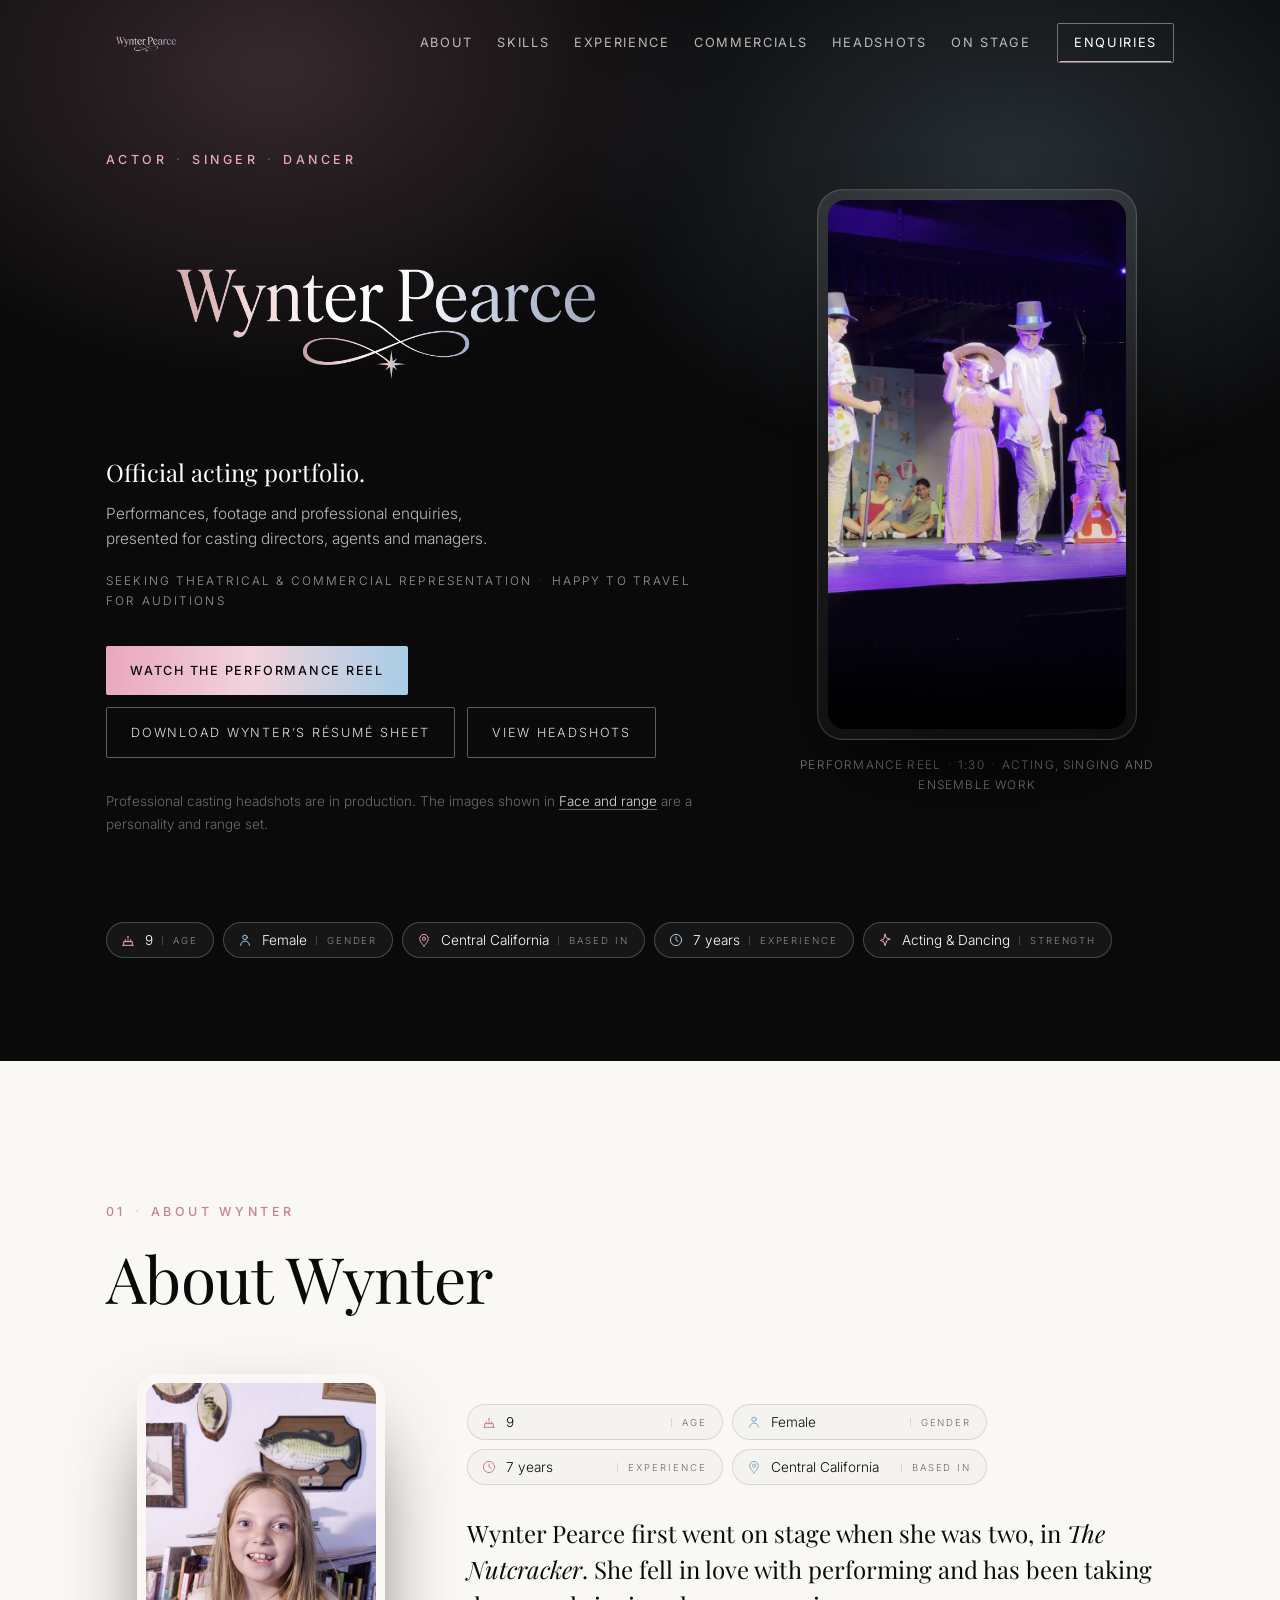
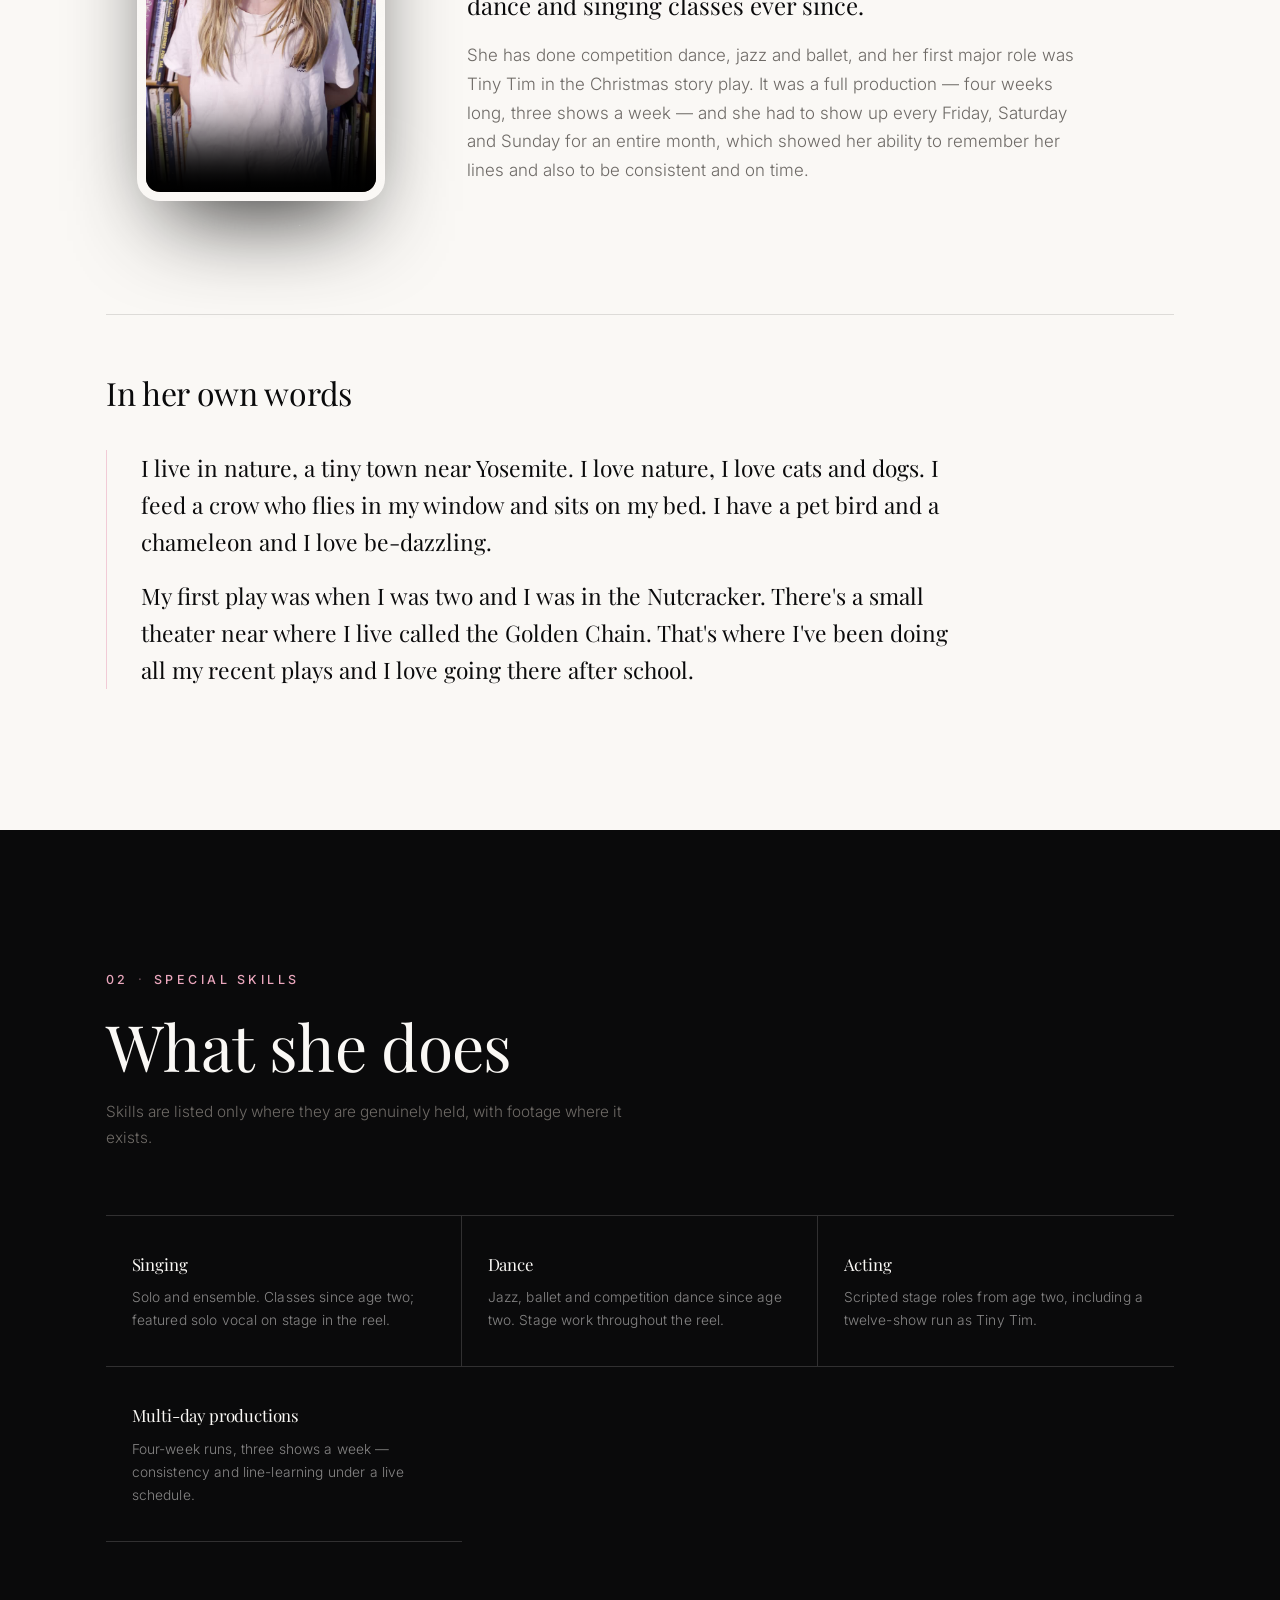
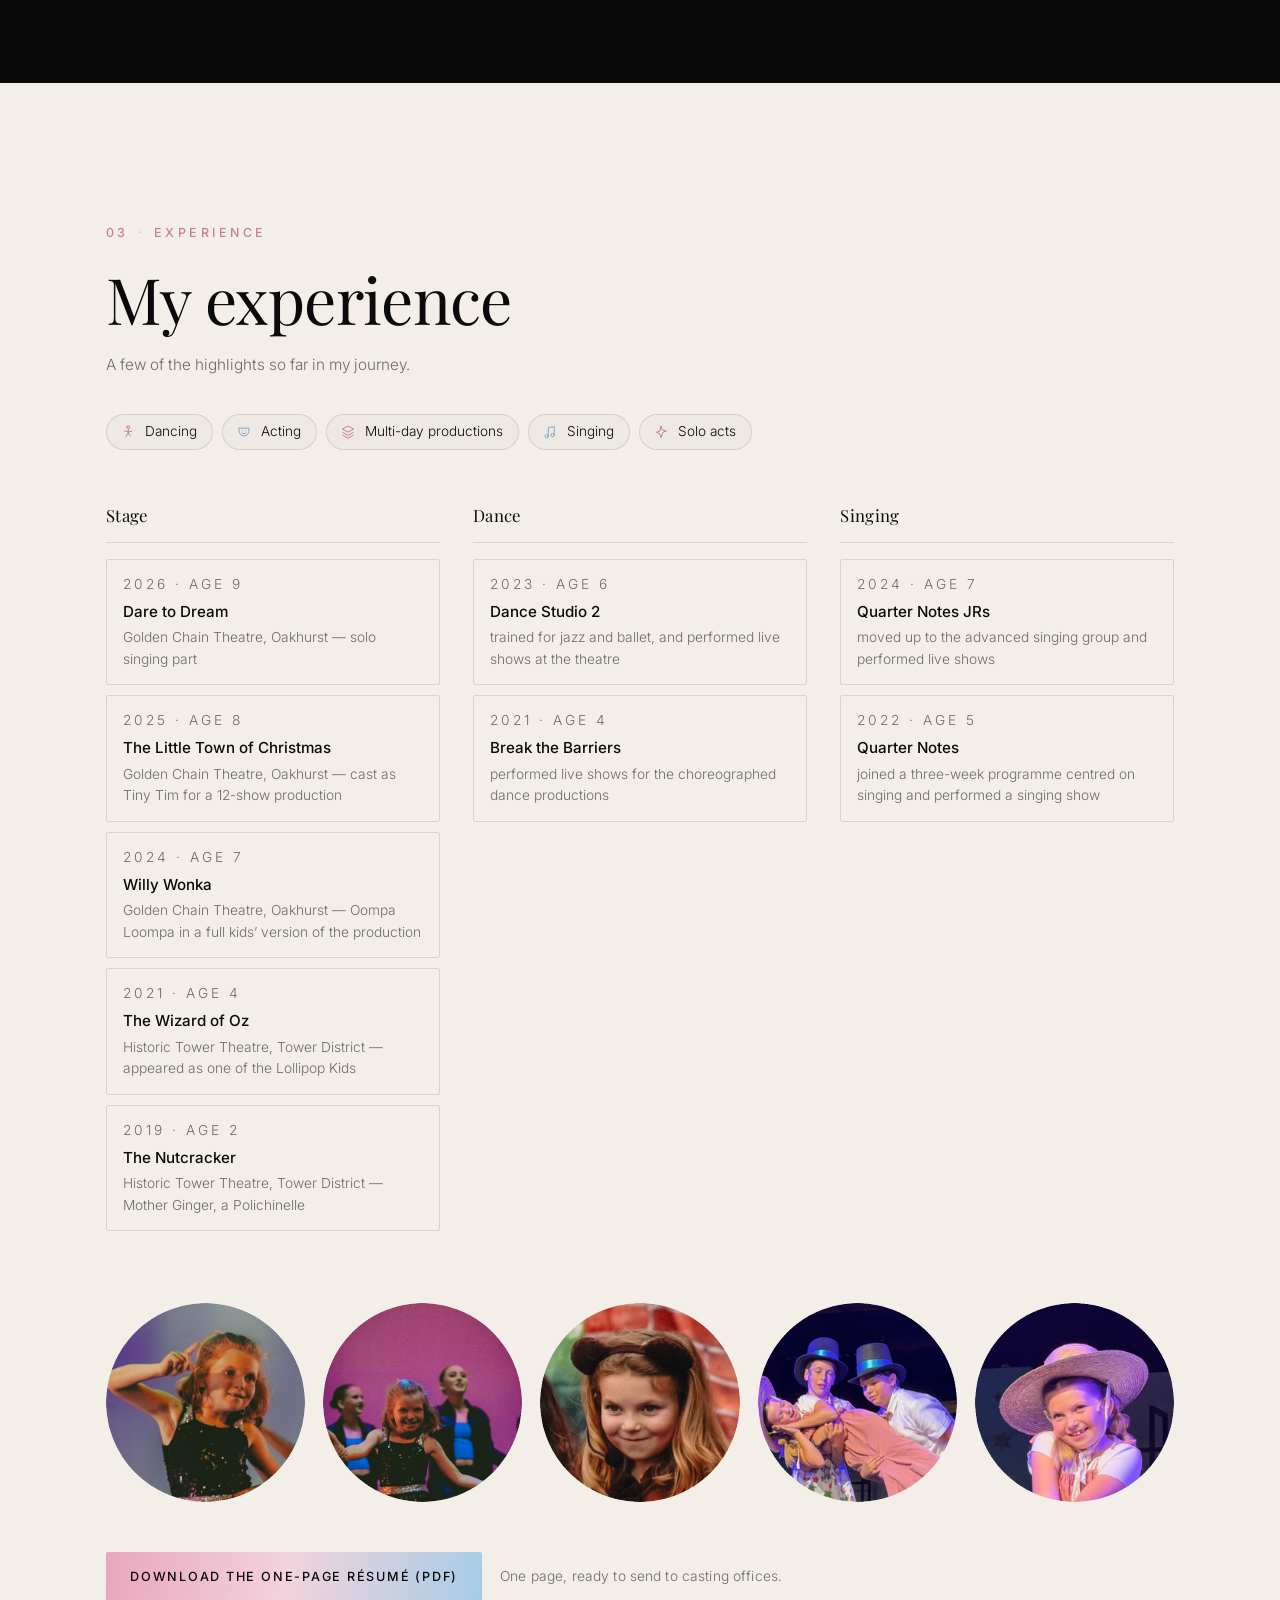
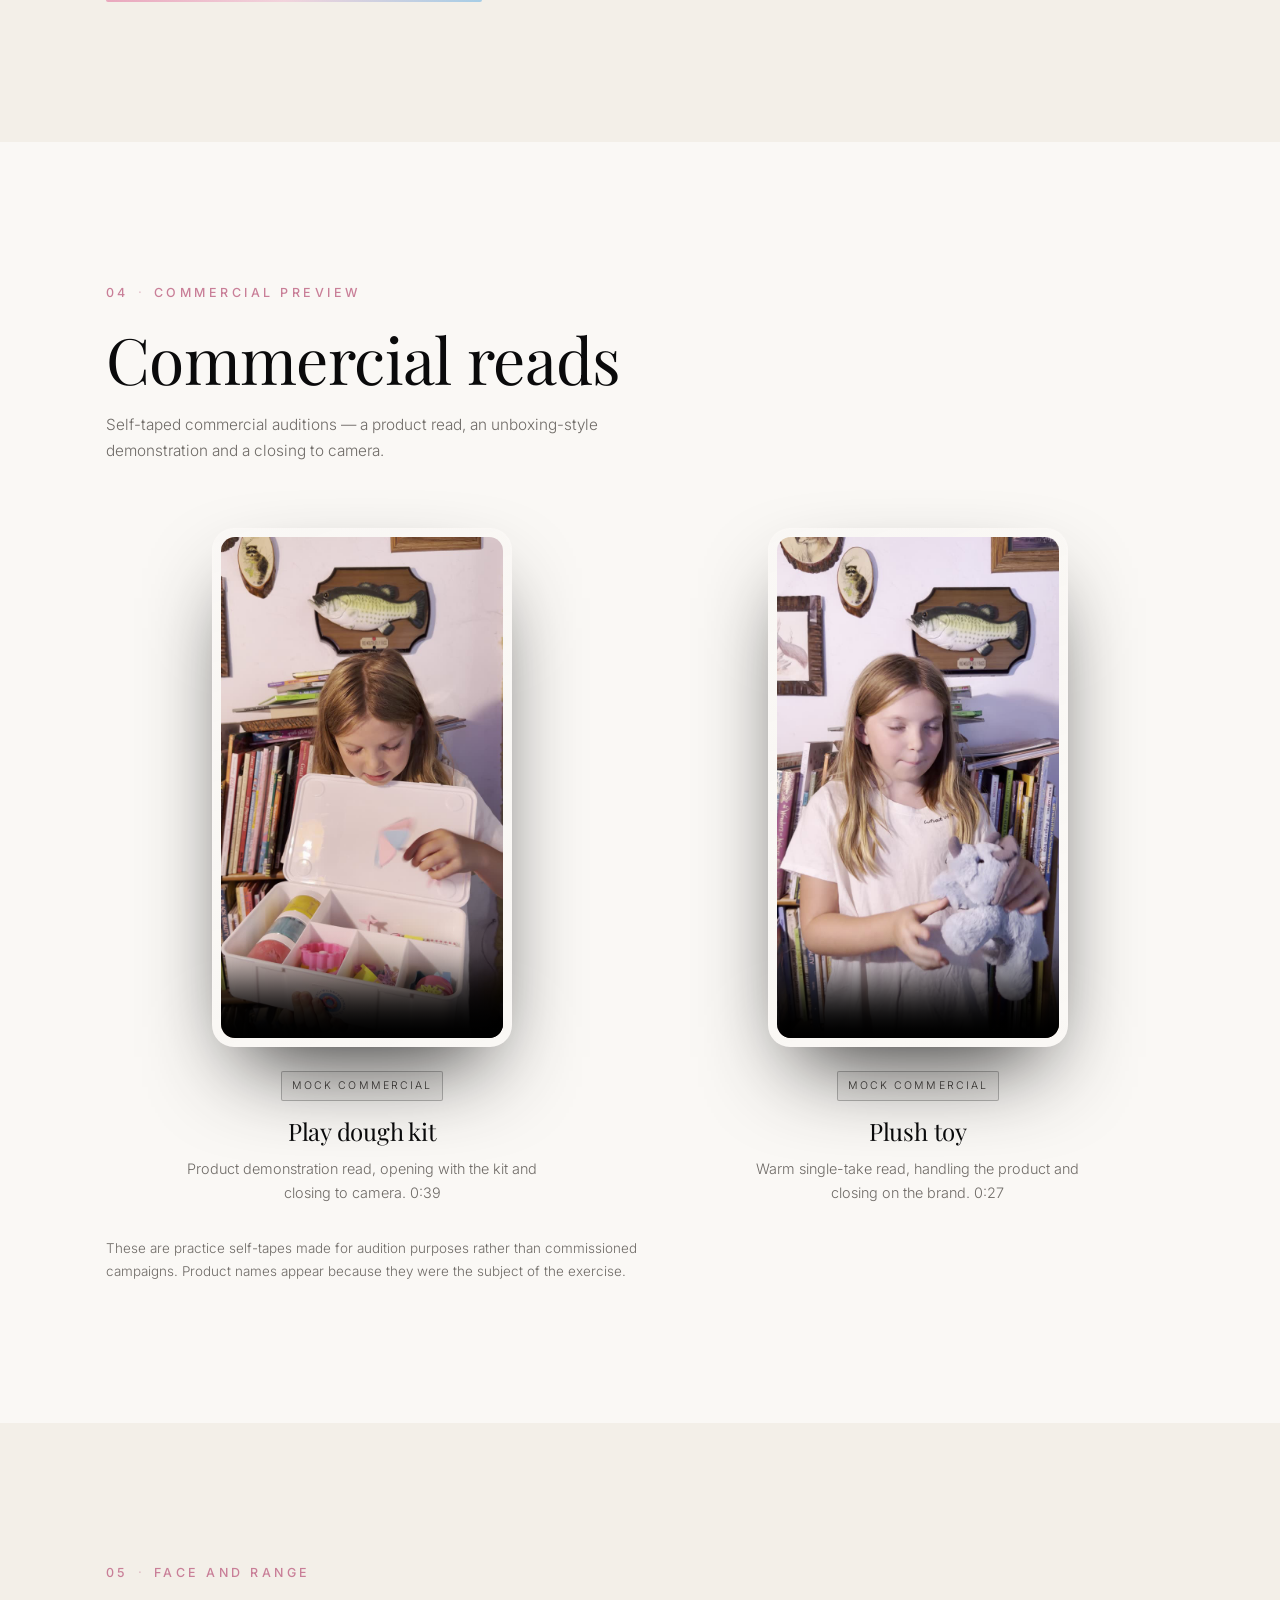
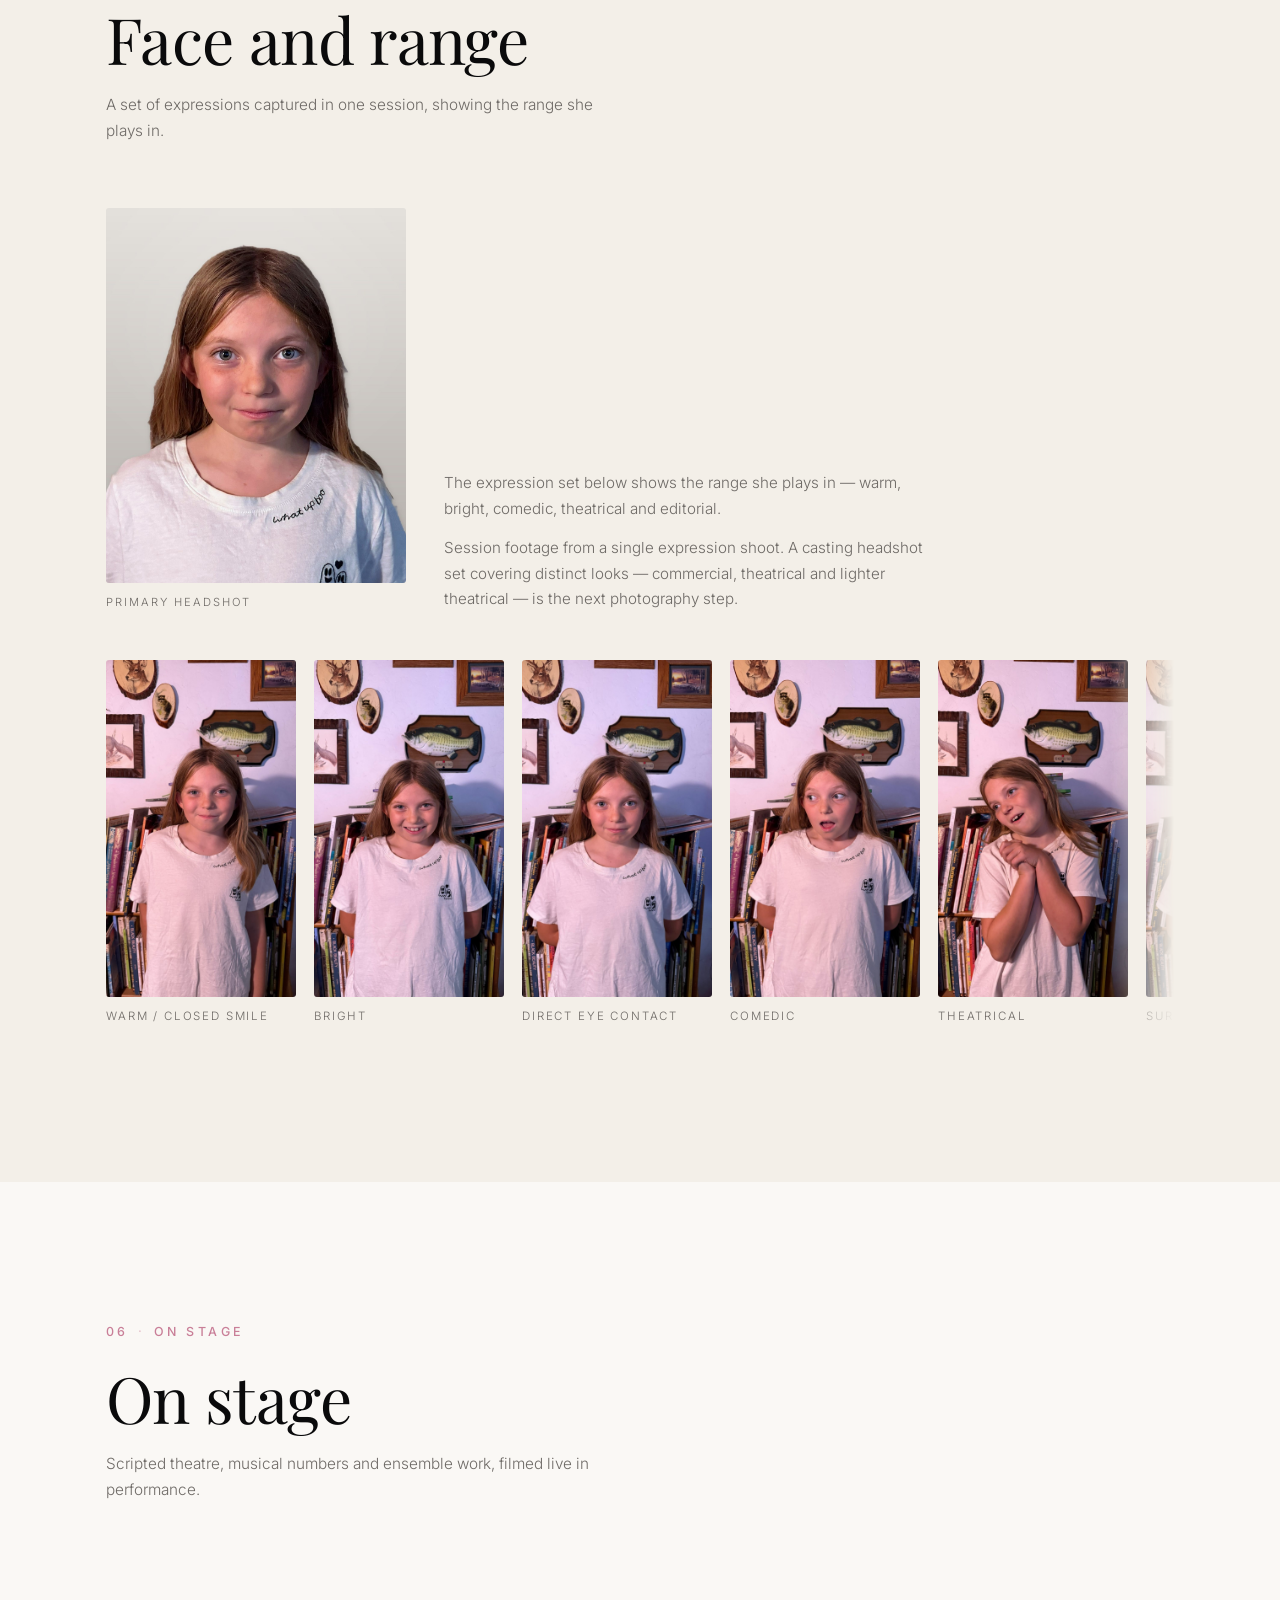
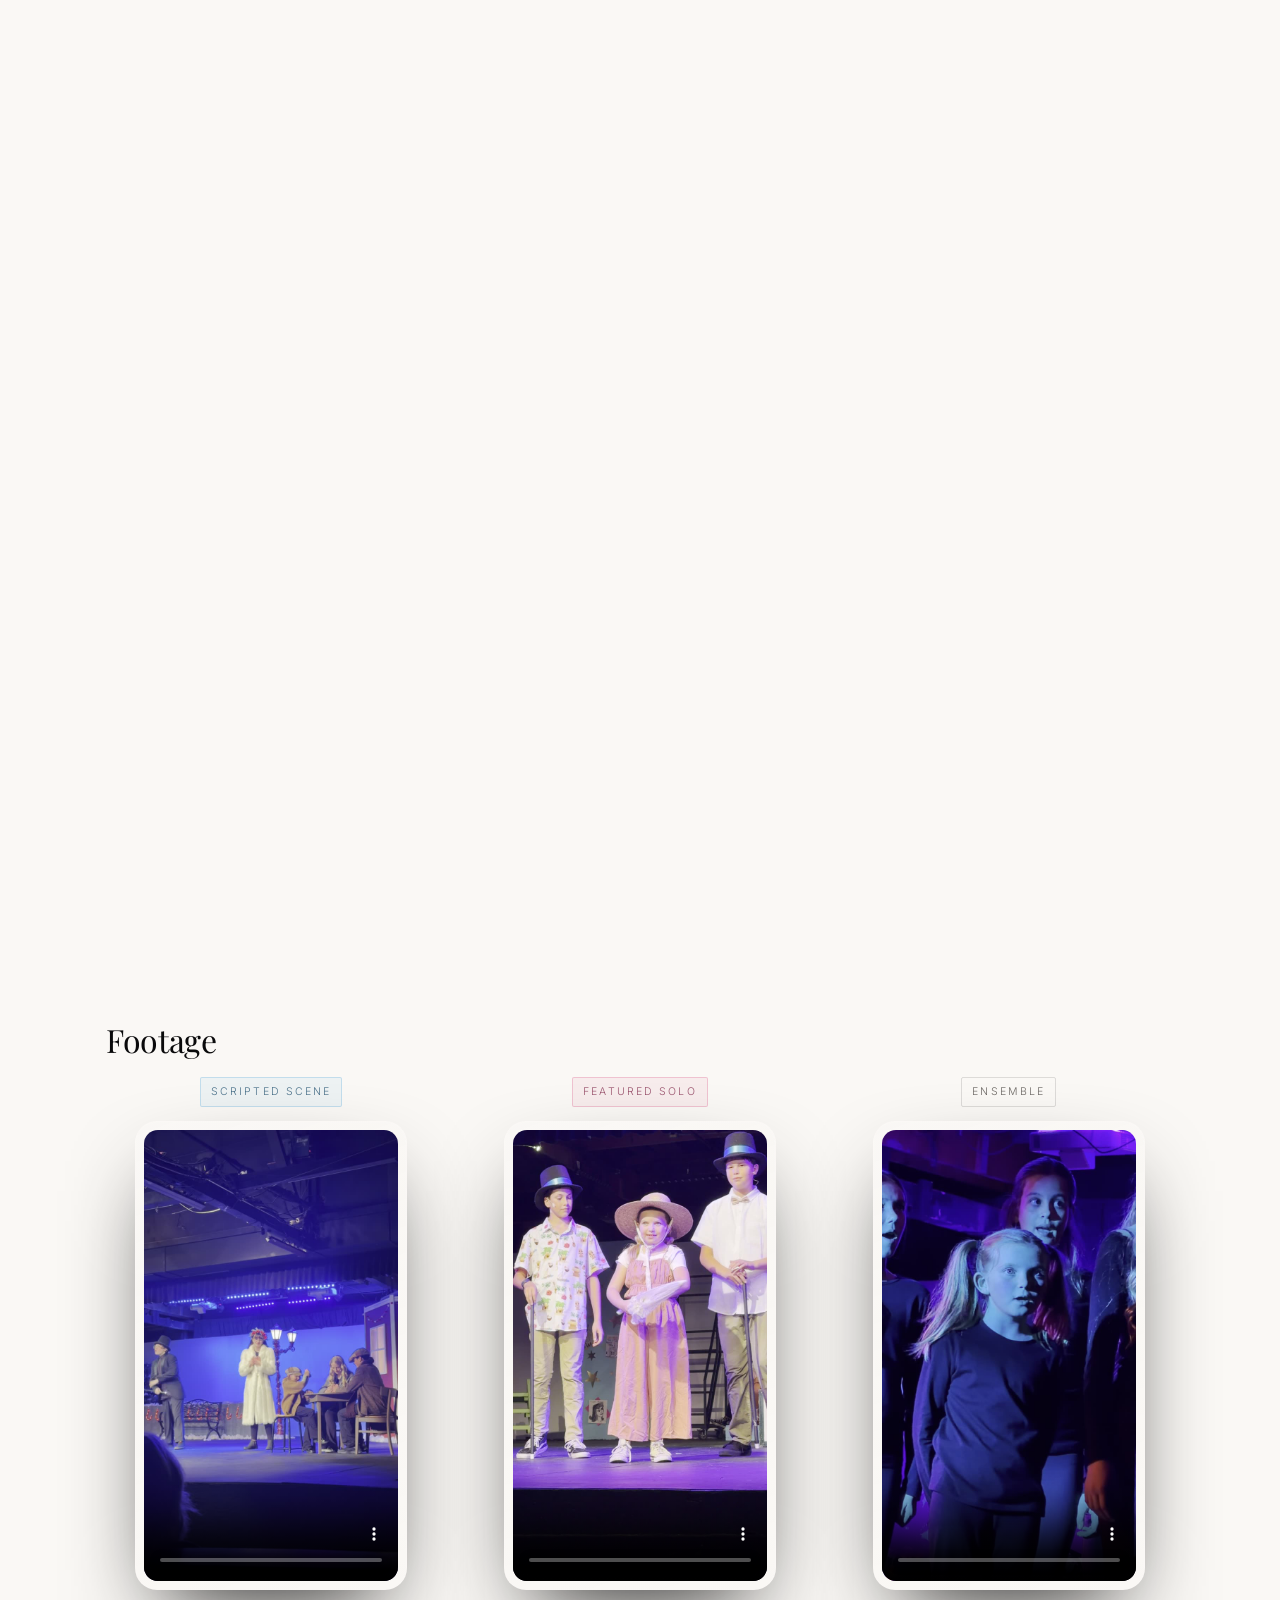
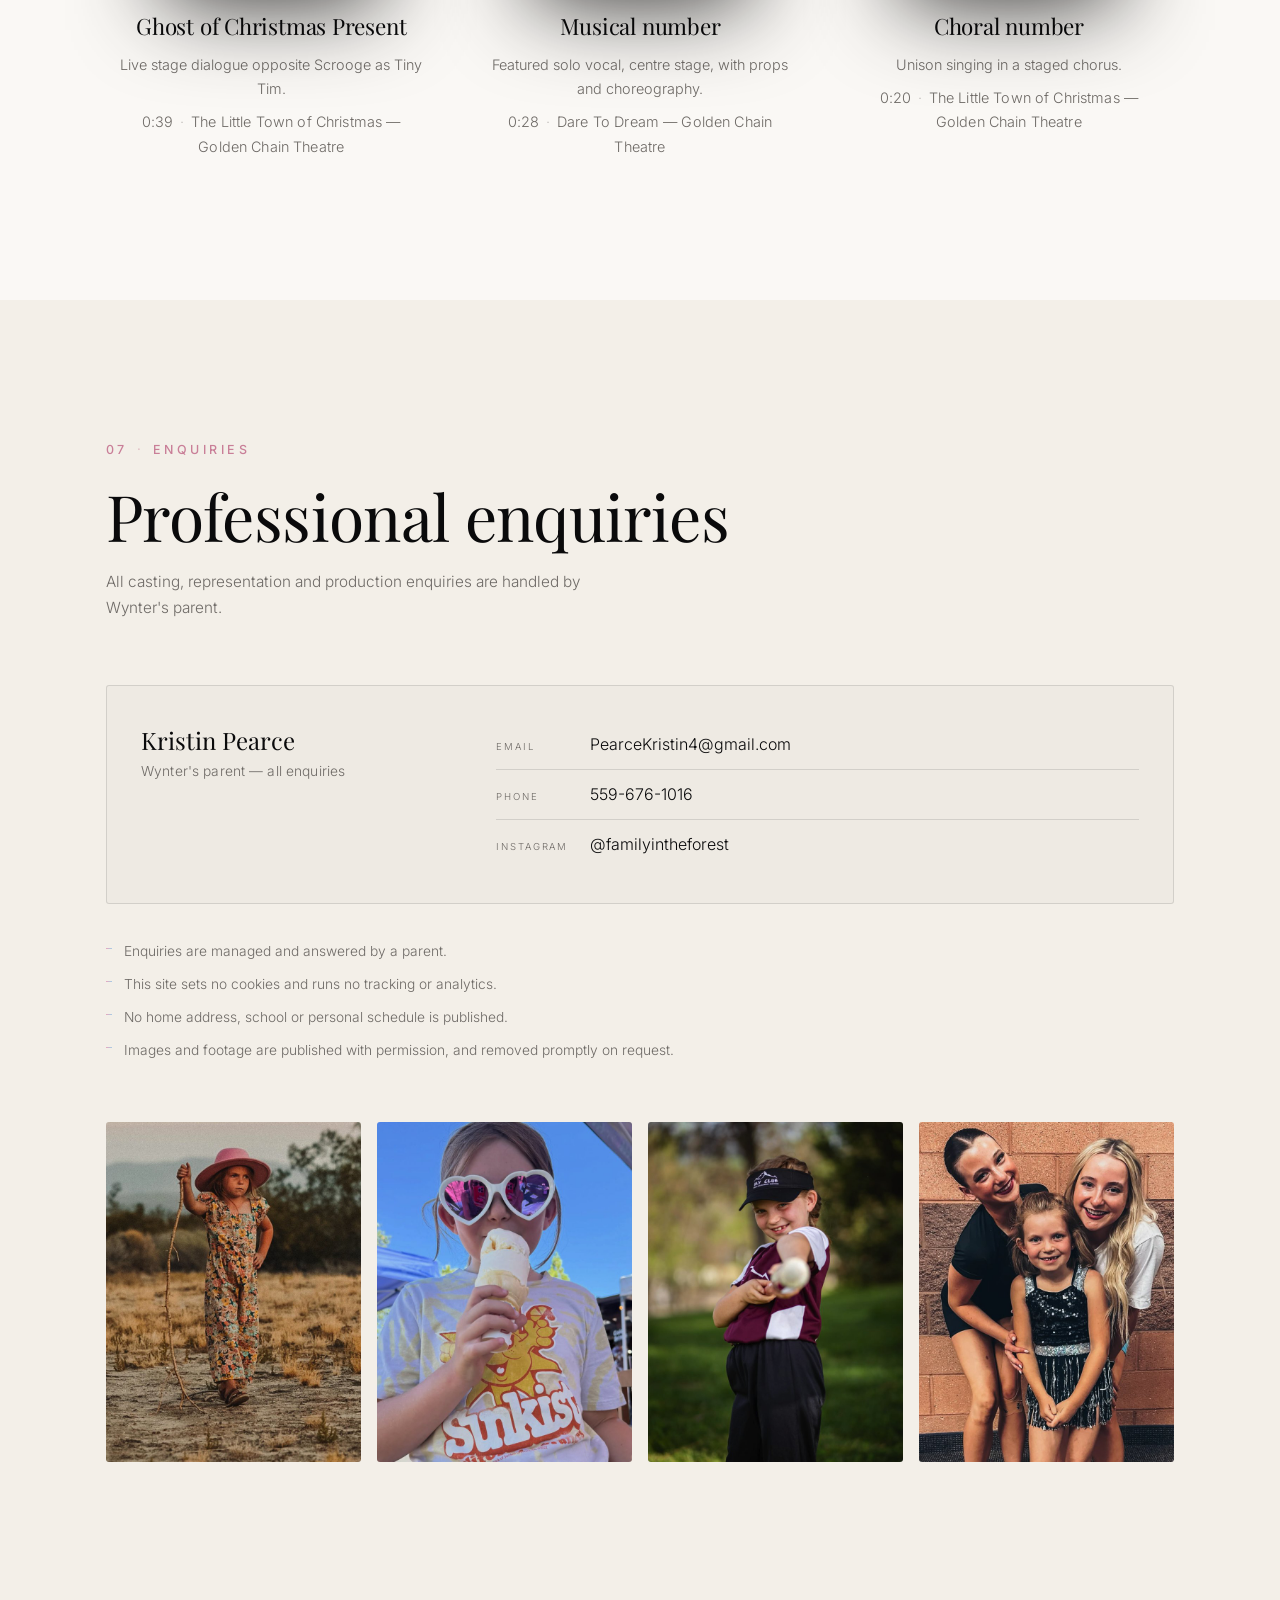
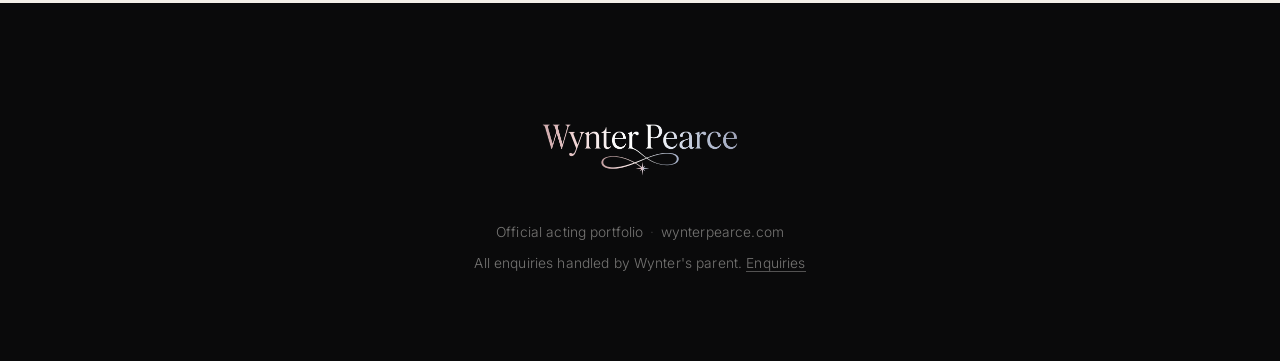
==== commit 28fccd05: "Retouched headshot: replaces the temporary cut-out on site and resume - mask rebuilt from the approv" ====
--- a/index.html
+++ b/index.html
@@ -313,8 +313,19 @@
       <header class="shead reveal">
         <p class="eyebrow">05 <span class="dot">·</span> Face and range</p>
         <h2 class="display">Face and range</h2>
-        <p class="lede">A set of expressions captured in one session, showing the range she plays in. This is a personality and range set rather than formal casting headshots, which are in production.</p>
-      </header>
+        <p class="lede">A set of expressions captured in one session, showing the range she plays in.</p>
+      </header>
+
+      <div class="hslead reveal">
+        <figure class="hslead__shot">
+          <img src="assets/img/headshot-studio.jpg" alt="Wynter Pearce — primary headshot" loading="lazy" width="1000" height="1250">
+          <figcaption>Primary headshot</figcaption>
+        </figure>
+        <div class="hslead__side">
+          <p>The expression set below shows the range she plays in &mdash; warm, bright, comedic, theatrical and editorial.</p>
+          <p>Session footage from a single expression shoot. A casting headshot set covering distinct looks &mdash; commercial, theatrical and lighter theatrical &mdash; is the next photography step.</p>
+        </div>
+      </div>
 
       <div class="strip reveal" role="list">
         <figure role="listitem"><img src="assets/img/range-08.jpg" alt="Wynter Pearce, warm closed-mouth smile" loading="lazy"><figcaption>Warm / closed smile</figcaption></figure>
@@ -325,7 +336,6 @@
         <figure role="listitem"><img src="assets/img/range-02.jpg" alt="Wynter Pearce, wide-eyed surprised expression" loading="lazy"><figcaption>Surprise</figcaption></figure>
         <figure role="listitem"><img src="assets/img/range-09.jpg" alt="Wynter Pearce, looking away in profile" loading="lazy"><figcaption>Editorial</figcaption></figure>
       </div>
-      <p class="note">Session footage from a single expression shoot. A casting headshot set covering distinct looks &mdash; commercial, theatrical and lighter theatrical &mdash; is the next photography step.</p>
     </div>
   </section>
 
--- a/assets/css/styles.css
+++ b/assets/css/styles.css
@@ -185,6 +185,19 @@
 .subnote{color:var(--grey); max-width:60ch; margin-bottom:clamp(20px,2.6vw,30px)}
 .note{color:var(--grey); font-size:.84rem; max-width:74ch; margin-top:clamp(20px,3vw,32px); line-height:1.65}
 .band [id]{scroll-margin-top:calc(var(--bar) + 24px)}
+
+/* ---------- headshot lead ---------- */
+.hslead{
+  display:grid; grid-template-columns:minmax(200px,300px) 1fr;
+  gap:clamp(20px,3vw,44px); align-items:end; margin-bottom:clamp(26px,4vw,48px);
+}
+.hslead__shot{margin:0}
+.hslead__shot img{width:100%; height:auto; display:block; border-radius:3px}
+.hslead__shot figcaption{
+  margin-top:10px; font-size:.7rem; letter-spacing:.18em; text-transform:uppercase; color:var(--grey);
+}
+.hslead__side p{color:var(--grey); max-width:54ch; font-size:.95rem}
+.hslead__side p + p{margin-top:14px}
 
 /* ---------- headshots ---------- */
 .looks{display:grid; grid-template-columns:repeat(3,1fr); gap:clamp(12px,2vw,22px); margin-bottom:clamp(32px,5vw,60px)}
@@ -453,6 +466,8 @@
   }
   .circles img{scroll-snap-align:start}
   .collage{grid-template-columns:repeat(2,1fr)}
+  .hslead{grid-template-columns:1fr; gap:18px; align-items:start}
+  .hslead__shot{max-width:320px}
   .contactcard{grid-template-columns:1fr; gap:18px}
   .expfoot{flex-direction:column; align-items:flex-start}
   .look figcaption,.look__slot span{font-size:.62rem; letter-spacing:.18em}
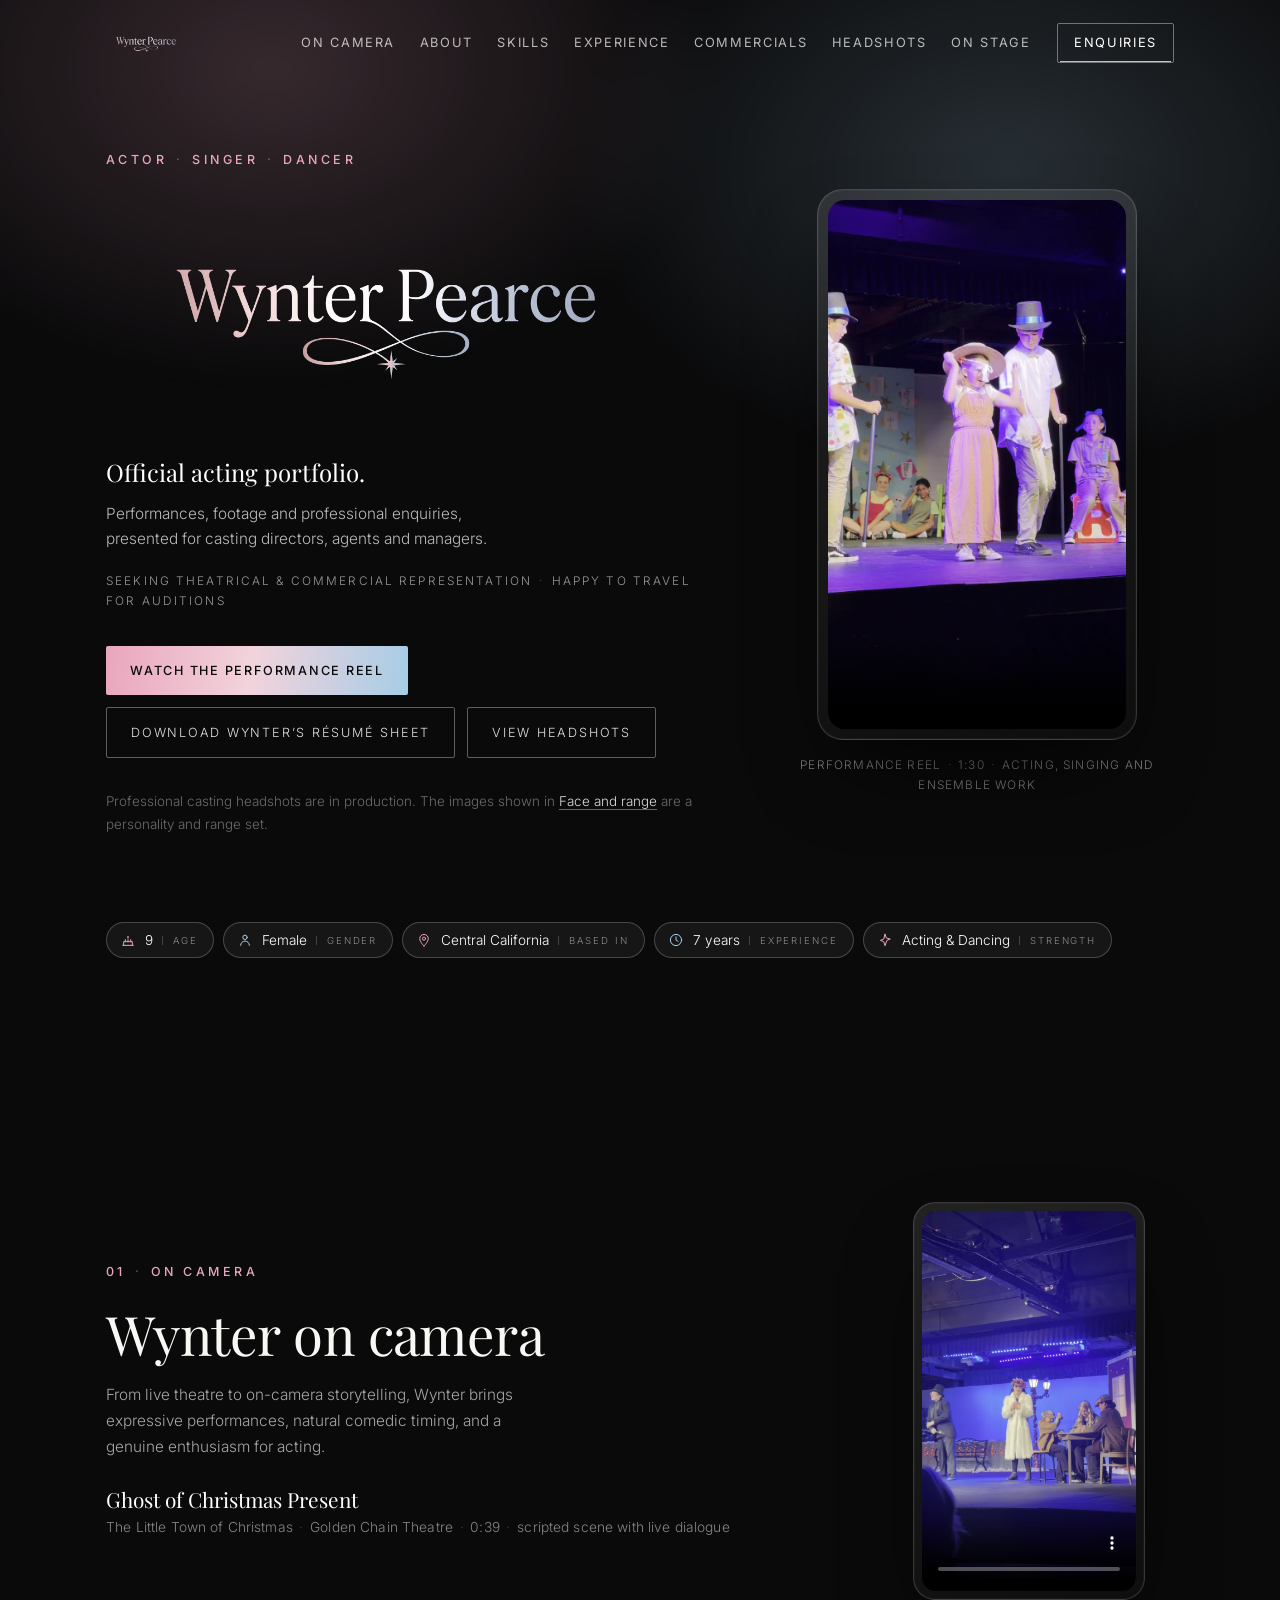
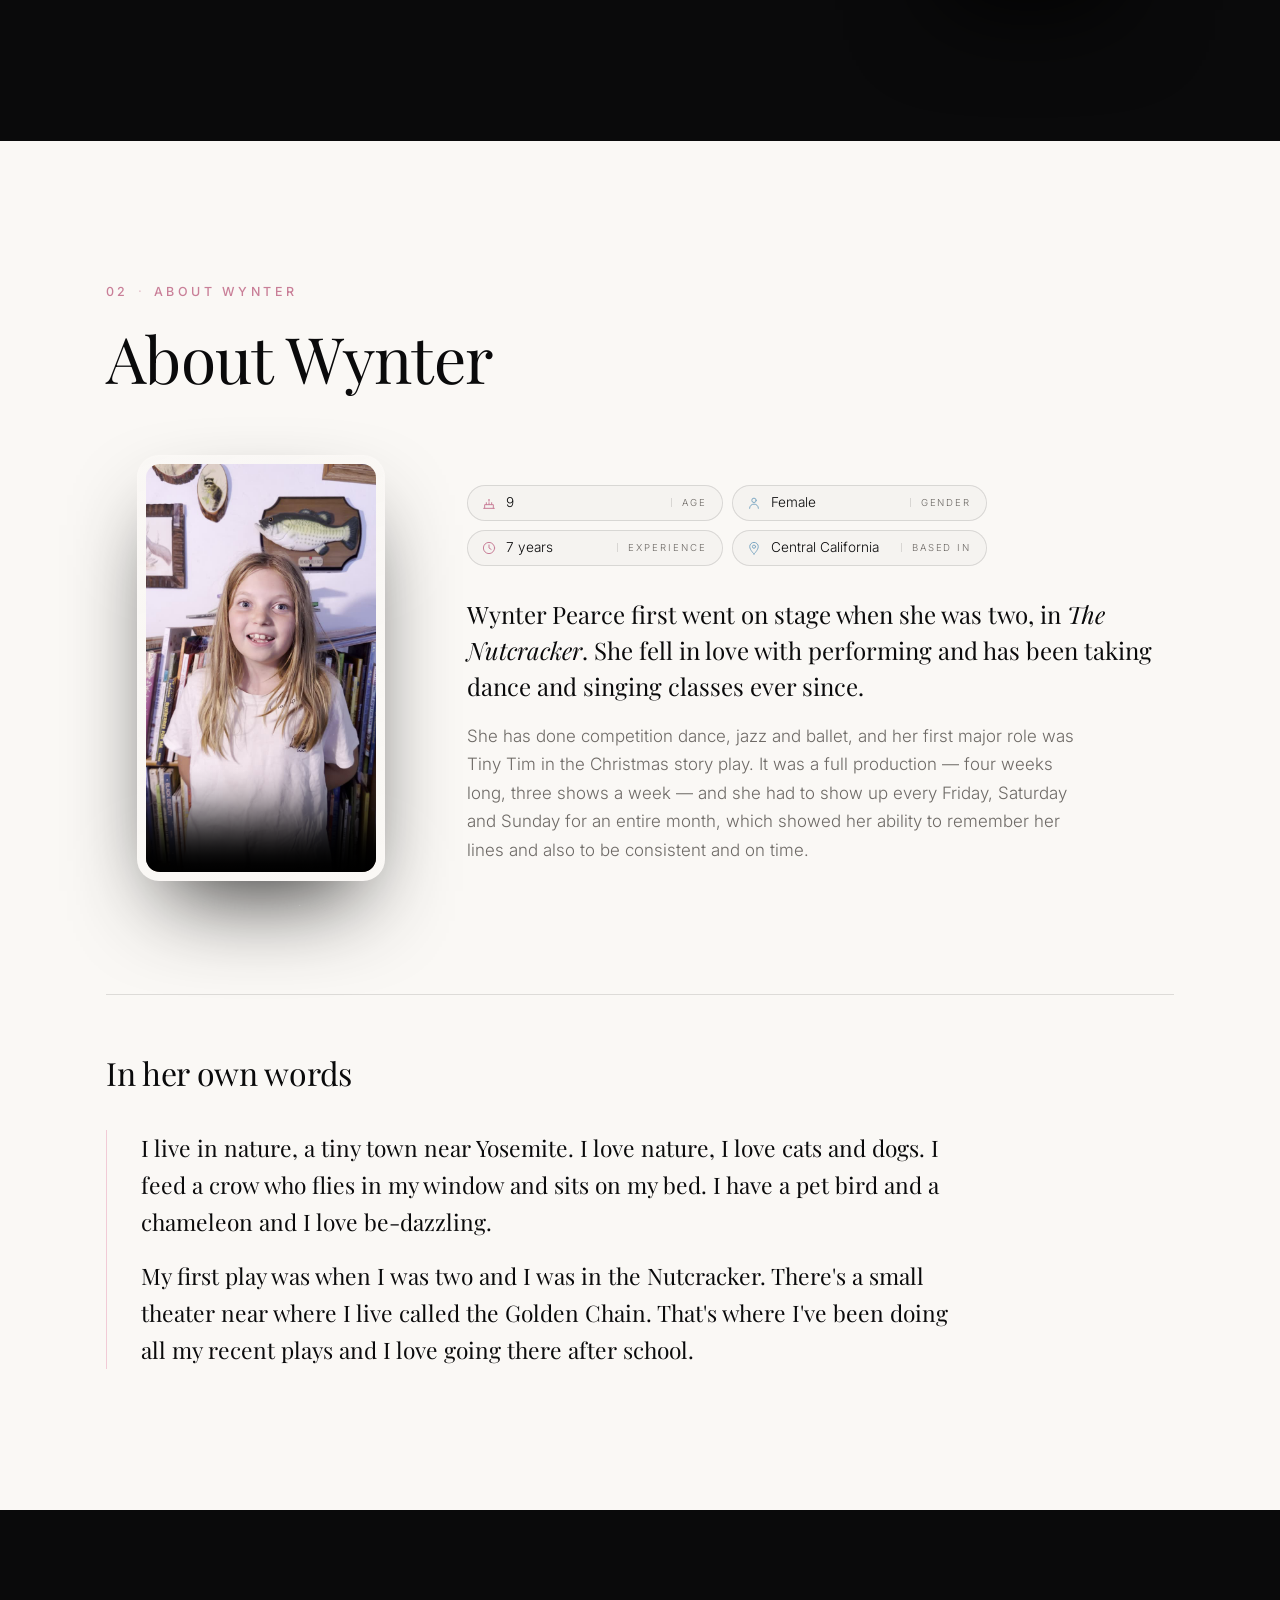
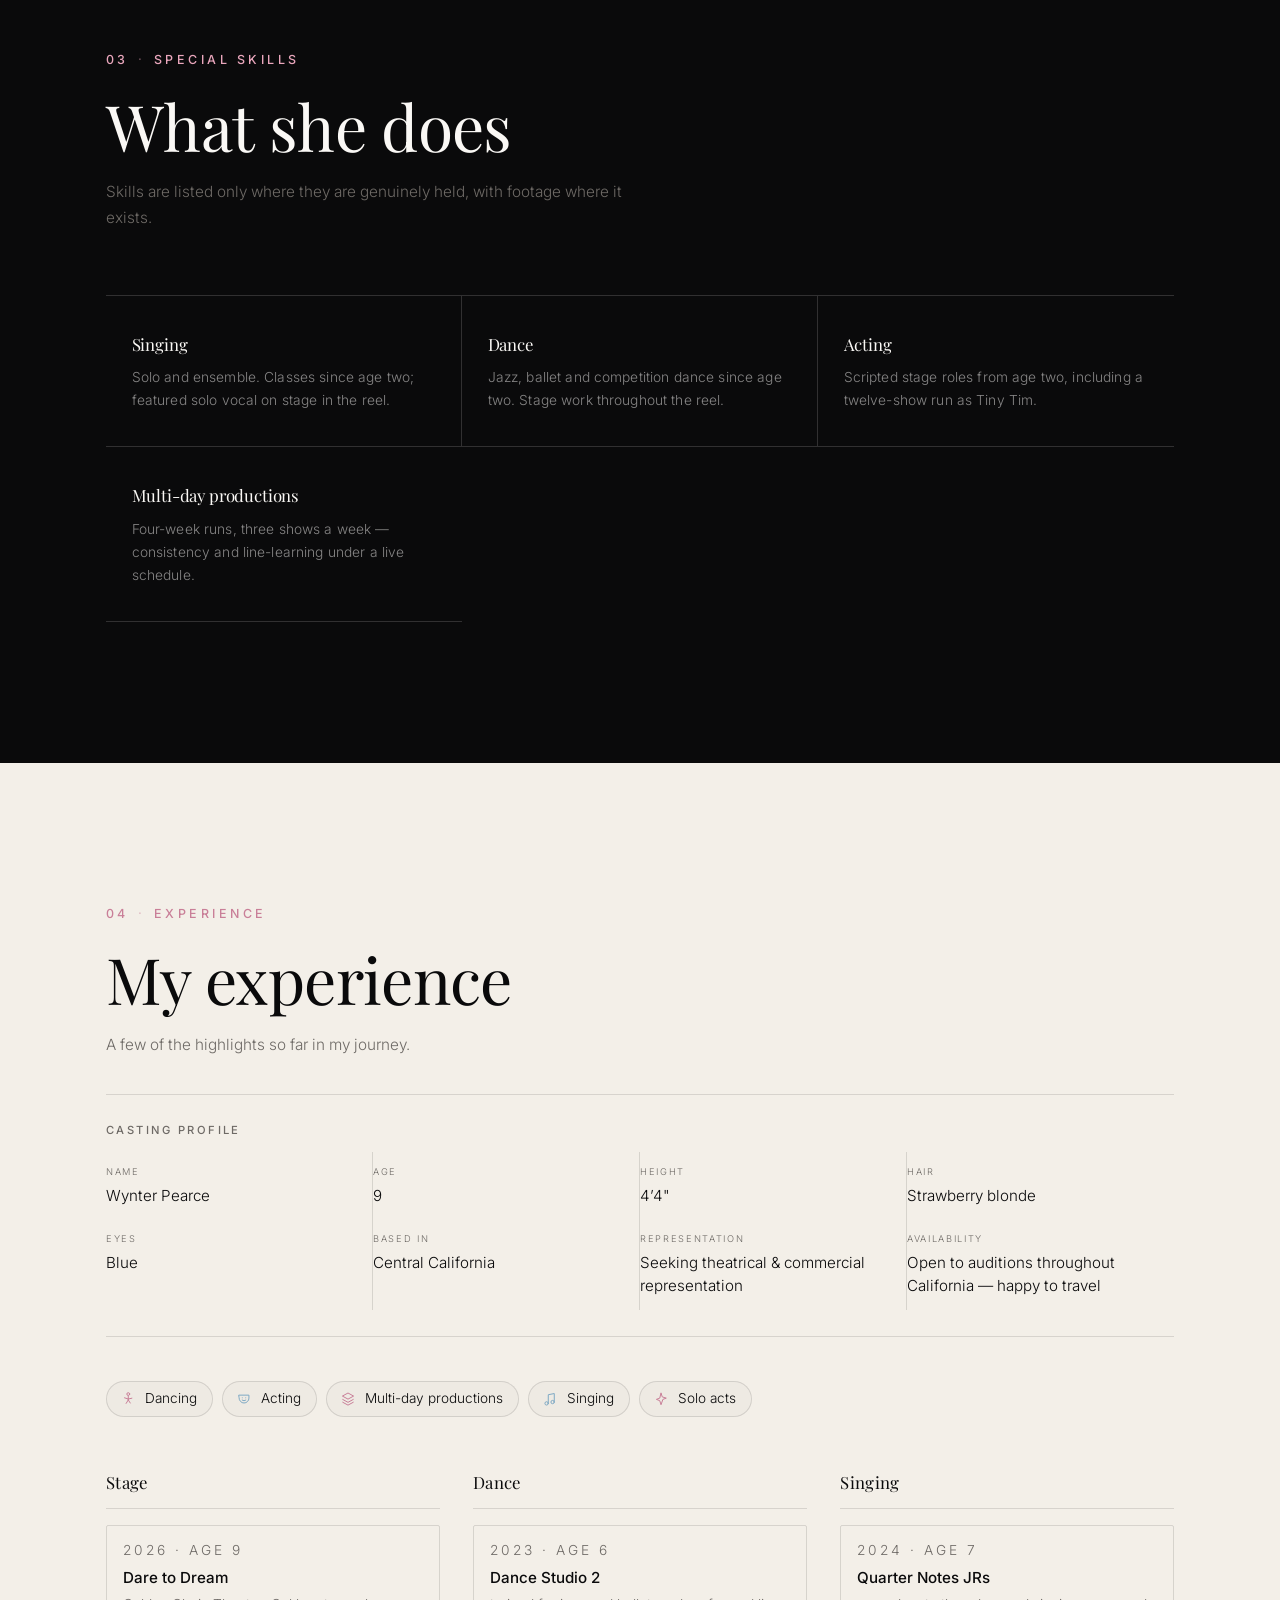
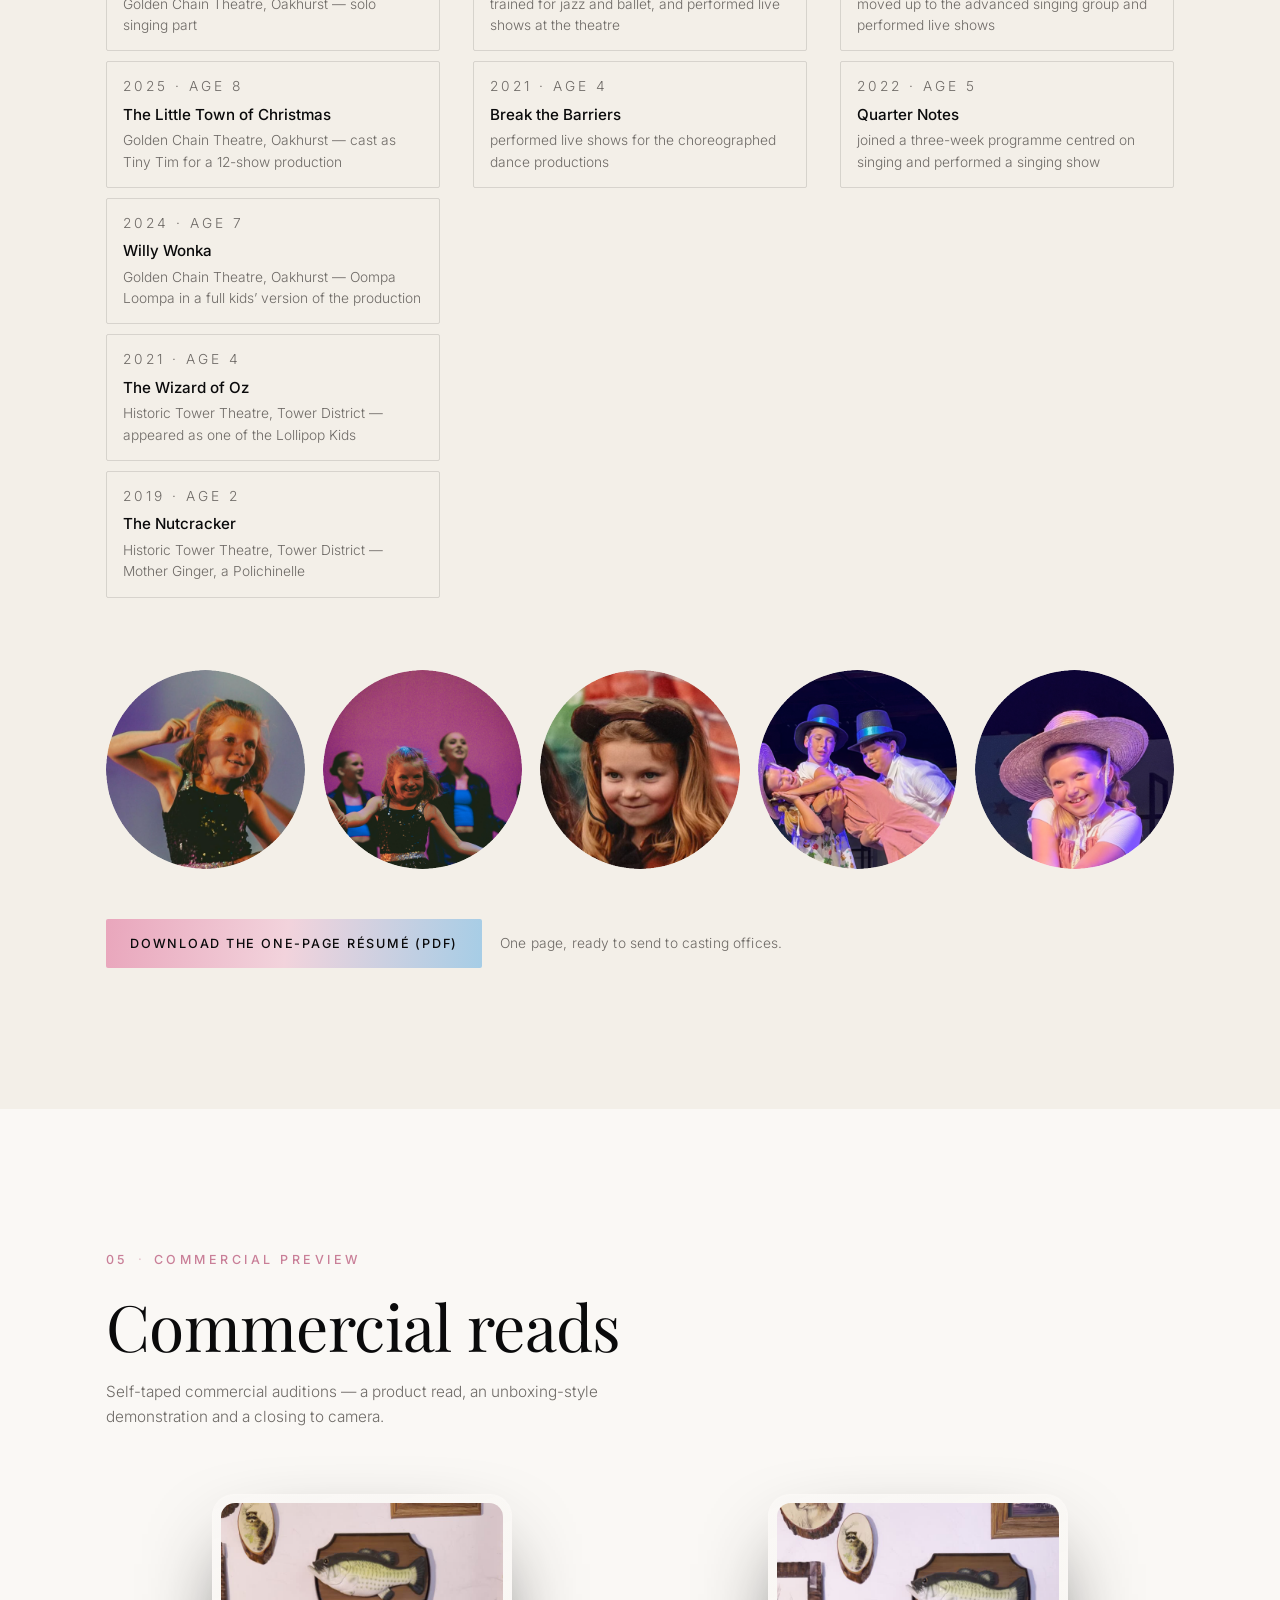
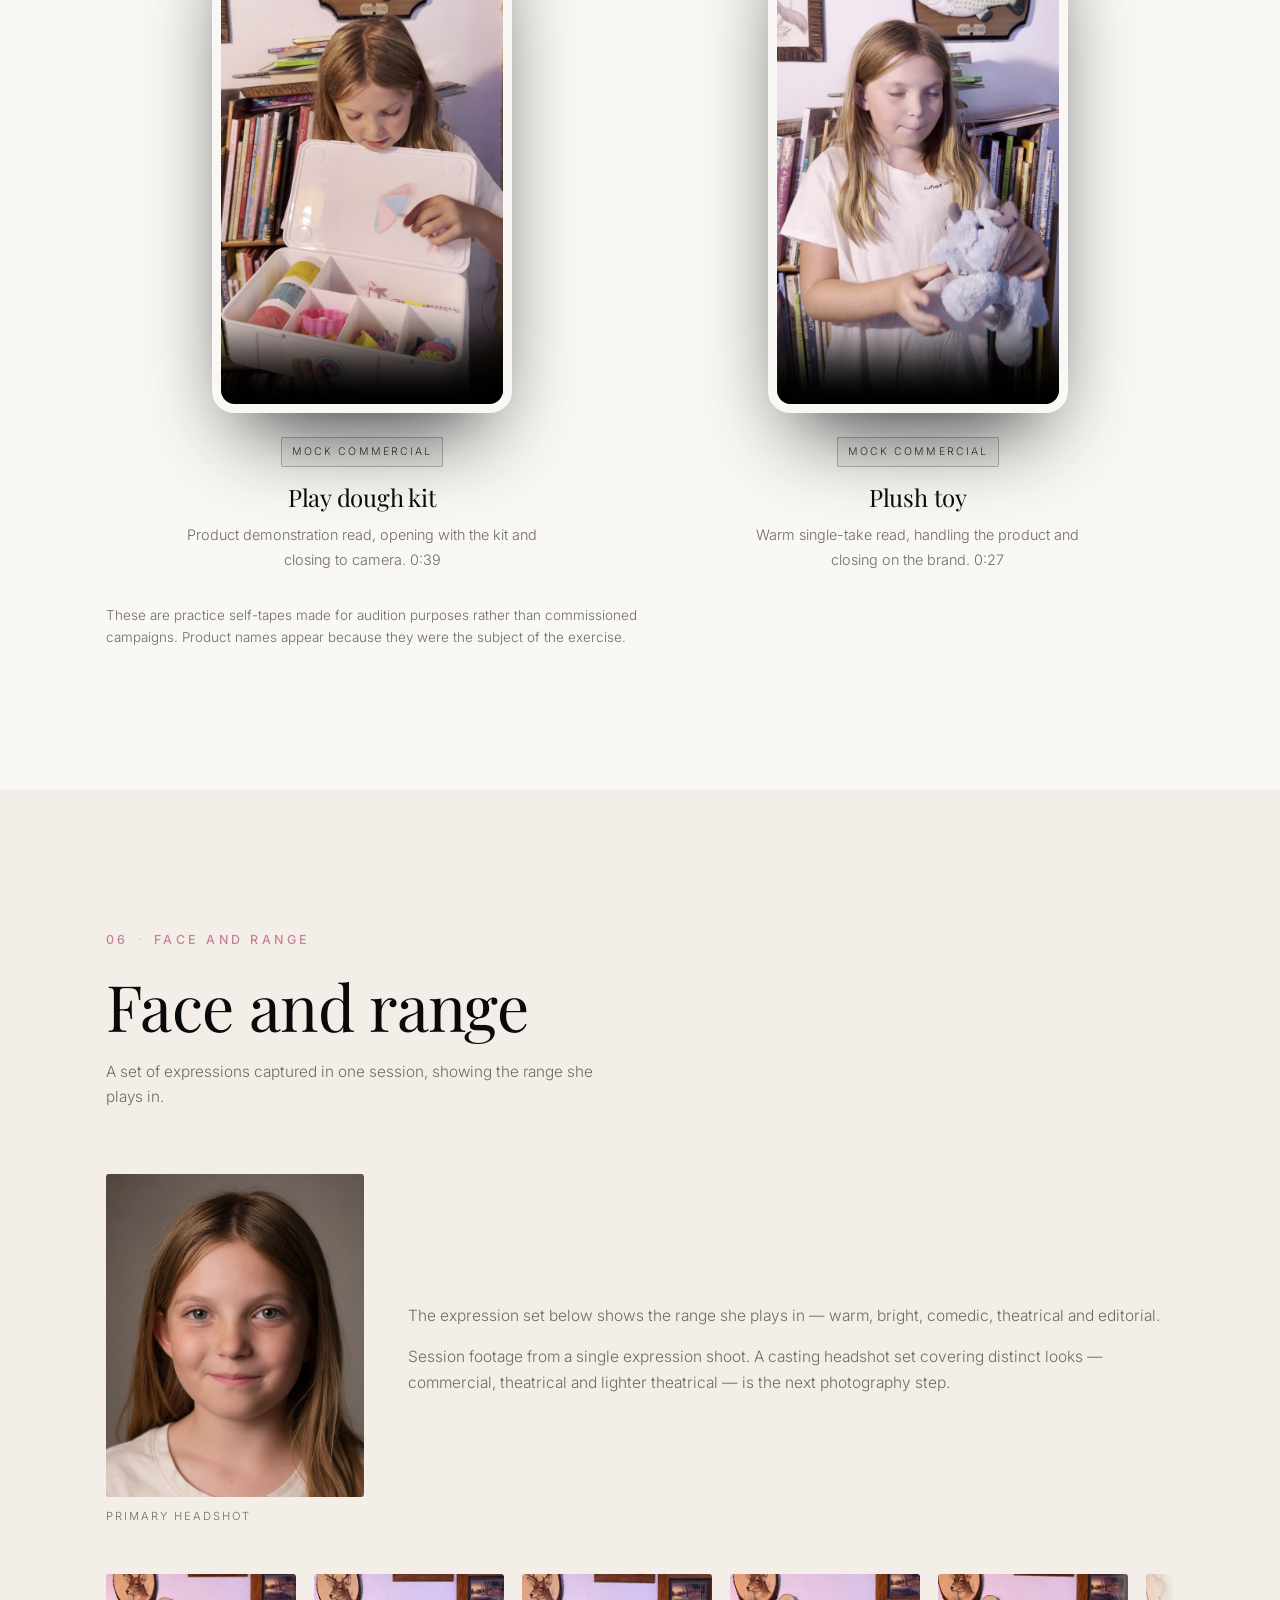
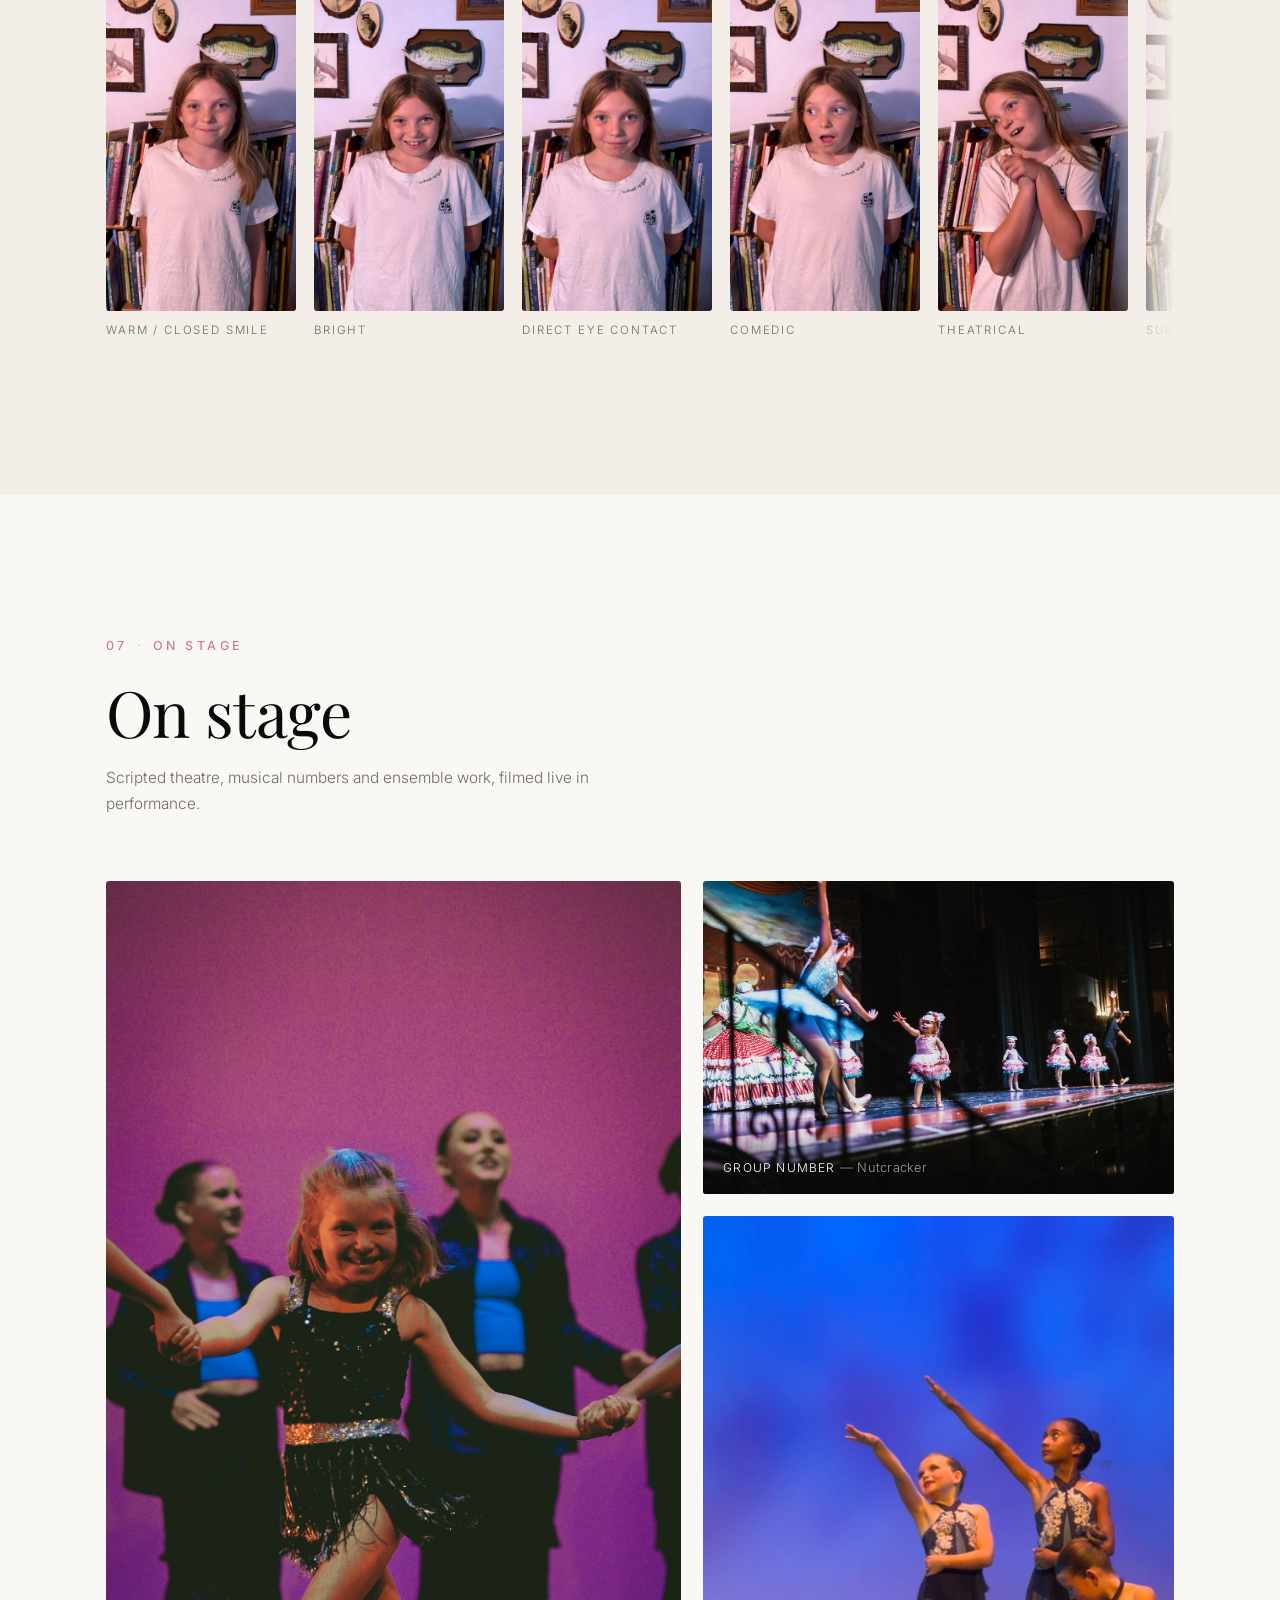
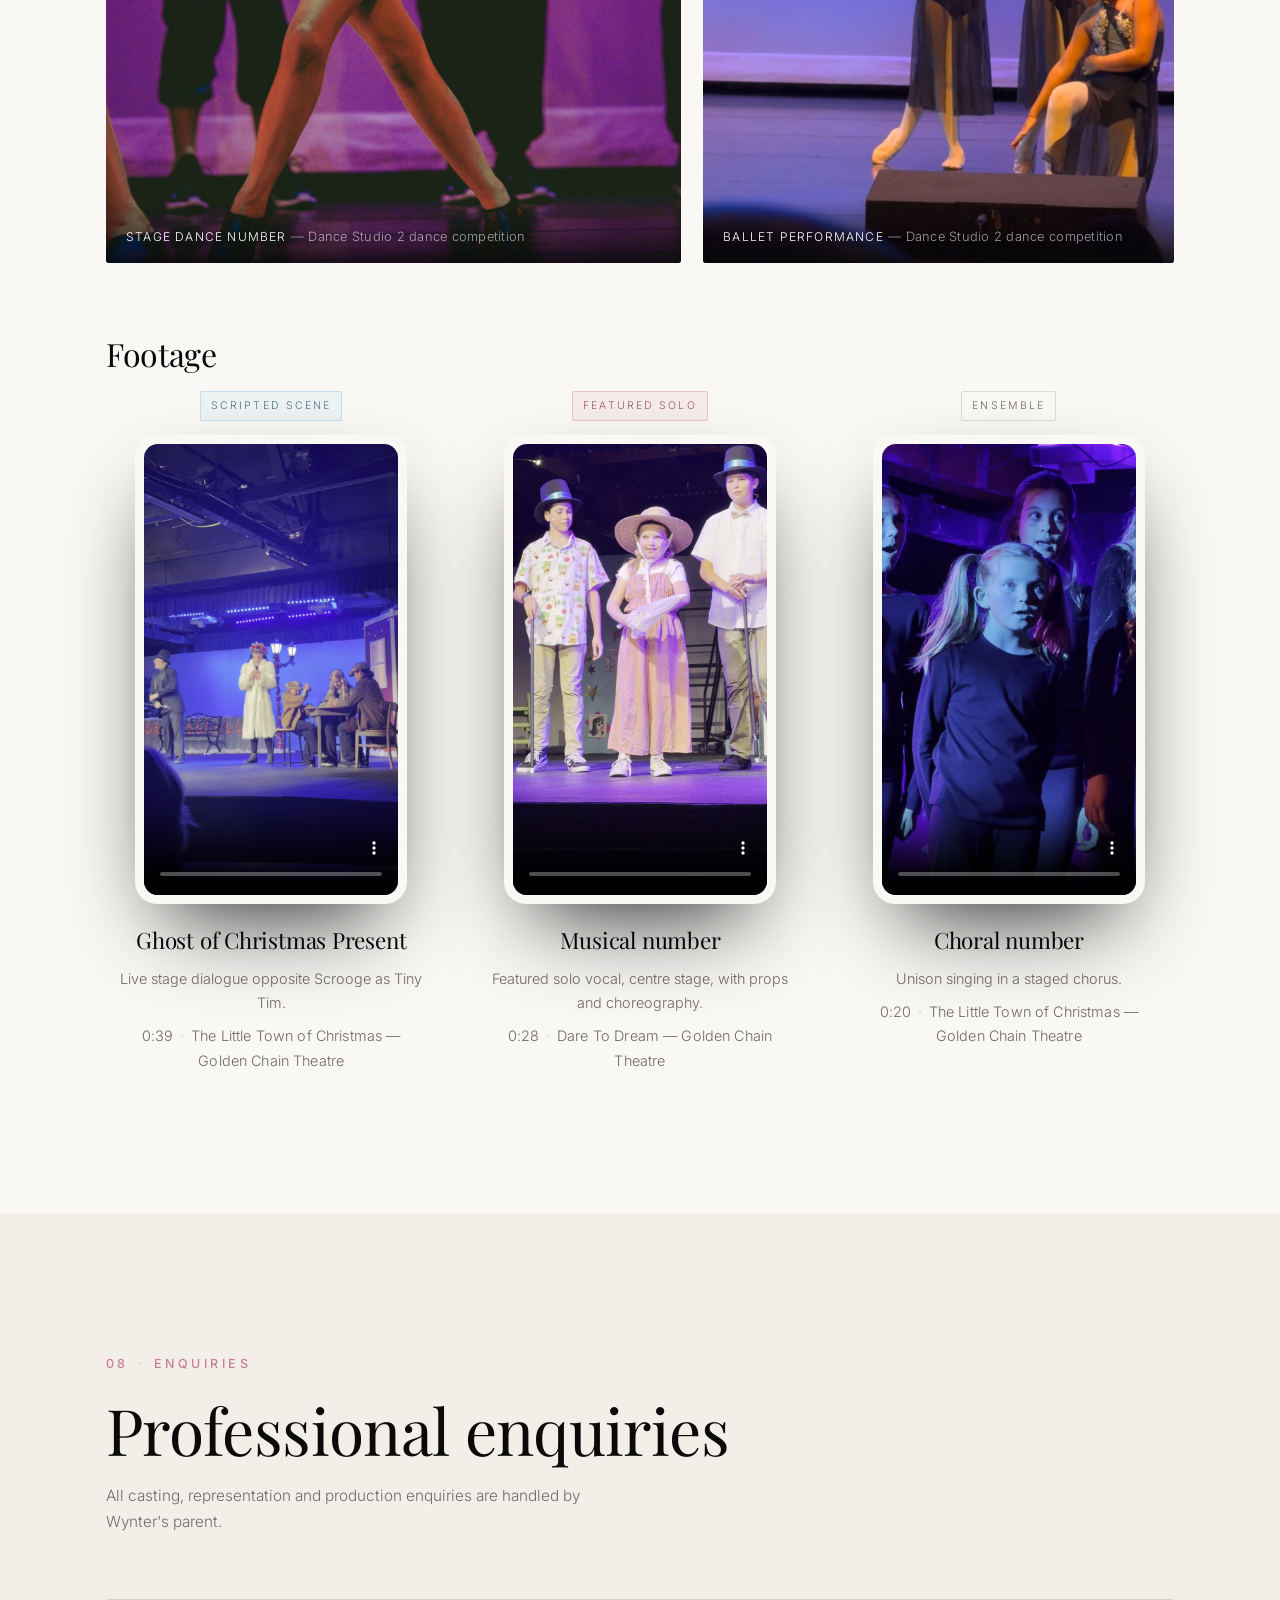
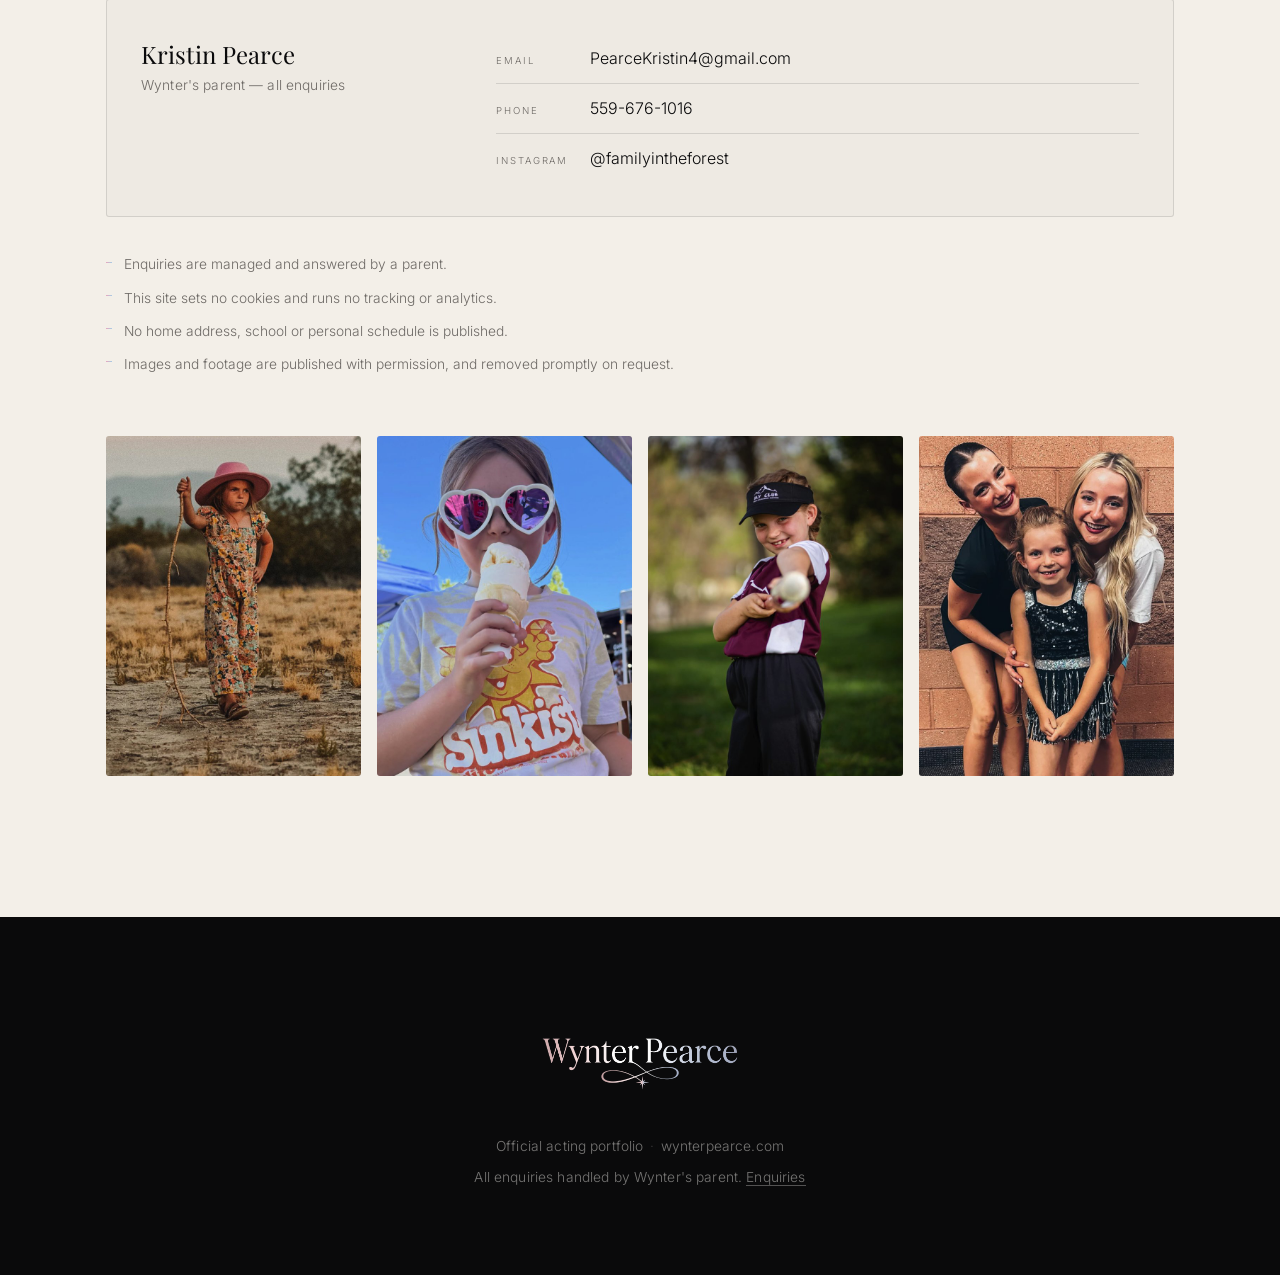
==== commit 7fe10080: "Batch 2: Wynter on camera section, casting profile, studio headshot sitewide - new 'Wynter on camera" ====
--- a/index.html
+++ b/index.html
@@ -32,7 +32,7 @@
 </head>
 <body>
 
-<a class="skip" href="#about">Skip to content</a>
+<a class="skip" href="#oncamera">Skip to content</a>
 
 <header class="topbar" id="topbar">
   <div class="topbar__inner">
@@ -40,6 +40,7 @@
       <img src="assets/img/logo-transparent.png" alt="Wynter Pearce" width="900" height="381">
     </a>
     <nav class="nav" id="primaryNav" aria-label="Sections">
+      <a href="#oncamera">On camera</a>
       <a href="#about">About</a>
       <a href="#skills">Skills</a>
       <a href="#experience">Experience</a>
@@ -116,11 +117,33 @@
     </div>
   </section>
 
+  <!-- ============ WYNTER ON CAMERA ============ -->
+  <section class="band band--ink" id="oncamera">
+    <div class="wrap oncamera">
+      <div class="oncamera__copy reveal">
+        <p class="eyebrow">01 <span class="dot">·</span> On camera</p>
+        <h2 class="display">Wynter on camera</h2>
+        <p class="lede">From live theatre to on-camera storytelling, Wynter brings expressive performances, natural comedic timing, and a genuine enthusiasm for acting.</p>
+        <p class="oncamera__credit">Ghost of Christmas Present</p>
+        <p class="dim">The Little Town of Christmas <span class="dot">·</span> Golden Chain Theatre <span class="dot">·</span> 0:39 <span class="dot">·</span> scripted scene with live dialogue</p>
+      </div>
+      <div class="oncamera__player reveal">
+        <div class="frame frame--tight">
+          <video class="frame__video" controls playsinline preload="none"
+                 poster="assets/img/poster-christmas-scene.jpg"
+                 aria-label="Scripted scene: Wynter Pearce as the Ghost of Christmas Present">
+            <source src="assets/video/footage-christmas-scene.mp4" type="video/mp4">
+          </video>
+        </div>
+      </div>
+    </div>
+  </section>
+
   <!-- ============ ABOUT ============ -->
   <section class="band" id="about">
     <div class="wrap">
       <header class="shead reveal">
-        <p class="eyebrow">01 <span class="dot">·</span> About Wynter</p>
+        <p class="eyebrow">02 <span class="dot">·</span> About Wynter</p>
         <h2 class="display">About Wynter</h2>
       </header>
 
@@ -175,7 +198,7 @@
   <section class="band band--ink" id="skills">
     <div class="wrap">
       <header class="shead reveal">
-        <p class="eyebrow">02 <span class="dot">·</span> Special skills</p>
+        <p class="eyebrow">03 <span class="dot">·</span> Special skills</p>
         <h2 class="display">What she does</h2>
         <p class="lede">Skills are listed only where they are genuinely held, with footage where it exists.</p>
       </header>
@@ -192,10 +215,24 @@
   <section class="band band--alt" id="experience">
     <div class="wrap">
       <header class="shead shead--tight reveal">
-        <p class="eyebrow">03 <span class="dot">·</span> Experience</p>
+        <p class="eyebrow">04 <span class="dot">·</span> Experience</p>
         <h2 class="display">My experience</h2>
         <p class="lede">A few of the highlights so far in my journey.</p>
       </header>
+
+      <div class="castprofile reveal">
+        <h3 class="castprofile__title">Casting profile</h3>
+        <dl class="castprofile__list">
+          <div><dt>Name</dt><dd>Wynter Pearce</dd></div>
+          <div><dt>Age</dt><dd>9</dd></div>
+          <div><dt>Height</dt><dd>4&rsquo;4&quot;</dd></div>
+          <div><dt>Hair</dt><dd>Strawberry blonde</dd></div>
+          <div><dt>Eyes</dt><dd>Blue</dd></div>
+          <div><dt>Based in</dt><dd>Central California</dd></div>
+          <div><dt>Representation</dt><dd>Seeking theatrical &amp; commercial representation</dd></div>
+          <div><dt>Availability</dt><dd>Open to auditions throughout California &mdash; happy to travel</dd></div>
+        </dl>
+      </div>
 
       <div class="facts facts--ink specialties reveal" role="list" aria-label="What Wynter specialises in">
         <div class="fact" role="listitem">
@@ -266,7 +303,7 @@
   <section class="band" id="commercials">
     <div class="wrap">
       <header class="shead reveal">
-        <p class="eyebrow">04 <span class="dot">·</span> Commercial preview</p>
+        <p class="eyebrow">05 <span class="dot">·</span> Commercial preview</p>
         <h2 class="display">Commercial reads</h2>
         <p class="lede">Self-taped commercial auditions &mdash; a product read, an unboxing-style demonstration and a closing to camera.</p>
       </header>
@@ -311,7 +348,7 @@
   <section class="band band--alt" id="headshots">
     <div class="wrap">
       <header class="shead reveal">
-        <p class="eyebrow">05 <span class="dot">·</span> Face and range</p>
+        <p class="eyebrow">06 <span class="dot">·</span> Face and range</p>
         <h2 class="display">Face and range</h2>
         <p class="lede">A set of expressions captured in one session, showing the range she plays in.</p>
       </header>
@@ -343,7 +380,7 @@
   <section class="band" id="performances">
     <div class="wrap">
       <header class="shead reveal">
-        <p class="eyebrow">06 <span class="dot">·</span> On stage</p>
+        <p class="eyebrow">07 <span class="dot">·</span> On stage</p>
         <h2 class="display">On stage</h2>
         <p class="lede">Scripted theatre, musical numbers and ensemble work, filmed live in performance.</p>
       </header>
@@ -417,7 +454,7 @@
   <section class="band band--alt" id="contact">
     <div class="wrap">
       <header class="shead reveal">
-        <p class="eyebrow">07 <span class="dot">·</span> Enquiries</p>
+        <p class="eyebrow">08 <span class="dot">·</span> Enquiries</p>
         <h2 class="display">Professional enquiries</h2>
         <p class="lede">All casting, representation and production enquiries are handled by Wynter's parent.</p>
       </header>
--- a/assets/css/styles.css
+++ b/assets/css/styles.css
@@ -186,17 +186,40 @@
 .note{color:var(--grey); font-size:.84rem; max-width:74ch; margin-top:clamp(20px,3vw,32px); line-height:1.65}
 .band [id]{scroll-margin-top:calc(var(--bar) + 24px)}
 
+/* ---------- on camera ---------- */
+.oncamera{display:grid; grid-template-columns:1fr minmax(210px,290px); gap:clamp(28px,5vw,70px); align-items:center}
+.oncamera__copy h2{font-size:clamp(2rem,4.6vw,3.4rem); line-height:1.05; margin-bottom:clamp(14px,2vw,20px)}
+.oncamera .lede{margin-bottom:22px; max-width:46ch}
+.oncamera__credit{font-family:var(--display); font-size:clamp(1.05rem,1.7vw,1.3rem); color:#fff}
+.oncamera__player{width:100%; justify-self:center}
+.oncamera__player .frame--tight{width:min(290px,80%)}
+
+/* ---------- casting profile ---------- */
+.castprofile{
+  border-top:1px solid var(--hair); border-bottom:1px solid var(--hair);
+  padding:clamp(18px,2.4vw,26px) 0; margin-bottom:clamp(26px,4vw,44px);
+}
+.castprofile__title{
+  font-family:var(--text); font-weight:500; font-size:.7rem; letter-spacing:.22em;
+  text-transform:uppercase; color:var(--grey); margin-bottom:12px;
+}
+.castprofile__list{display:grid; grid-template-columns:repeat(4,1fr); gap:0; margin:0}
+.castprofile__list > div{padding:12px 18px 12px 0; border-right:1px solid var(--hair)}
+.castprofile__list > div:nth-child(4n){border-right:none}
+.castprofile dt{font-size:.58rem; letter-spacing:.18em; text-transform:uppercase; color:var(--grey); margin-bottom:5px}
+.castprofile dd{margin:0; font-size:.95rem; color:var(--ink); line-height:1.5}
+
 /* ---------- headshot lead ---------- */
 .hslead{
-  display:grid; grid-template-columns:minmax(200px,300px) 1fr;
-  gap:clamp(20px,3vw,44px); align-items:end; margin-bottom:clamp(26px,4vw,48px);
+  display:grid; grid-template-columns:minmax(190px,258px) 1fr;
+  gap:clamp(20px,3.4vw,52px); align-items:center; margin-bottom:clamp(26px,4vw,48px);
 }
 .hslead__shot{margin:0}
 .hslead__shot img{width:100%; height:auto; display:block; border-radius:3px}
 .hslead__shot figcaption{
   margin-top:10px; font-size:.7rem; letter-spacing:.18em; text-transform:uppercase; color:var(--grey);
 }
-.hslead__side p{color:var(--grey); max-width:54ch; font-size:.95rem}
+.hslead__side p{color:var(--grey); max-width:none; font-size:.97rem; line-height:1.72}
 .hslead__side p + p{margin-top:14px}
 
 /* ---------- headshots ---------- */
@@ -468,6 +491,11 @@
   .collage{grid-template-columns:repeat(2,1fr)}
   .hslead{grid-template-columns:1fr; gap:18px; align-items:start}
   .hslead__shot{max-width:320px}
+  .oncamera{grid-template-columns:1fr; gap:clamp(26px,6vw,40px)}
+  .oncamera__player{justify-self:start}
+  .castprofile__list{grid-template-columns:repeat(2,1fr)}
+  .castprofile__list > div{border-right:none; border-bottom:1px solid var(--hair); padding:12px 12px 12px 0}
+  .castprofile__list > div:nth-child(2n){padding-left:14px; border-left:1px solid var(--hair)}
   .contactcard{grid-template-columns:1fr; gap:18px}
   .expfoot{flex-direction:column; align-items:flex-start}
   .look figcaption,.look__slot span{font-size:.62rem; letter-spacing:.18em}
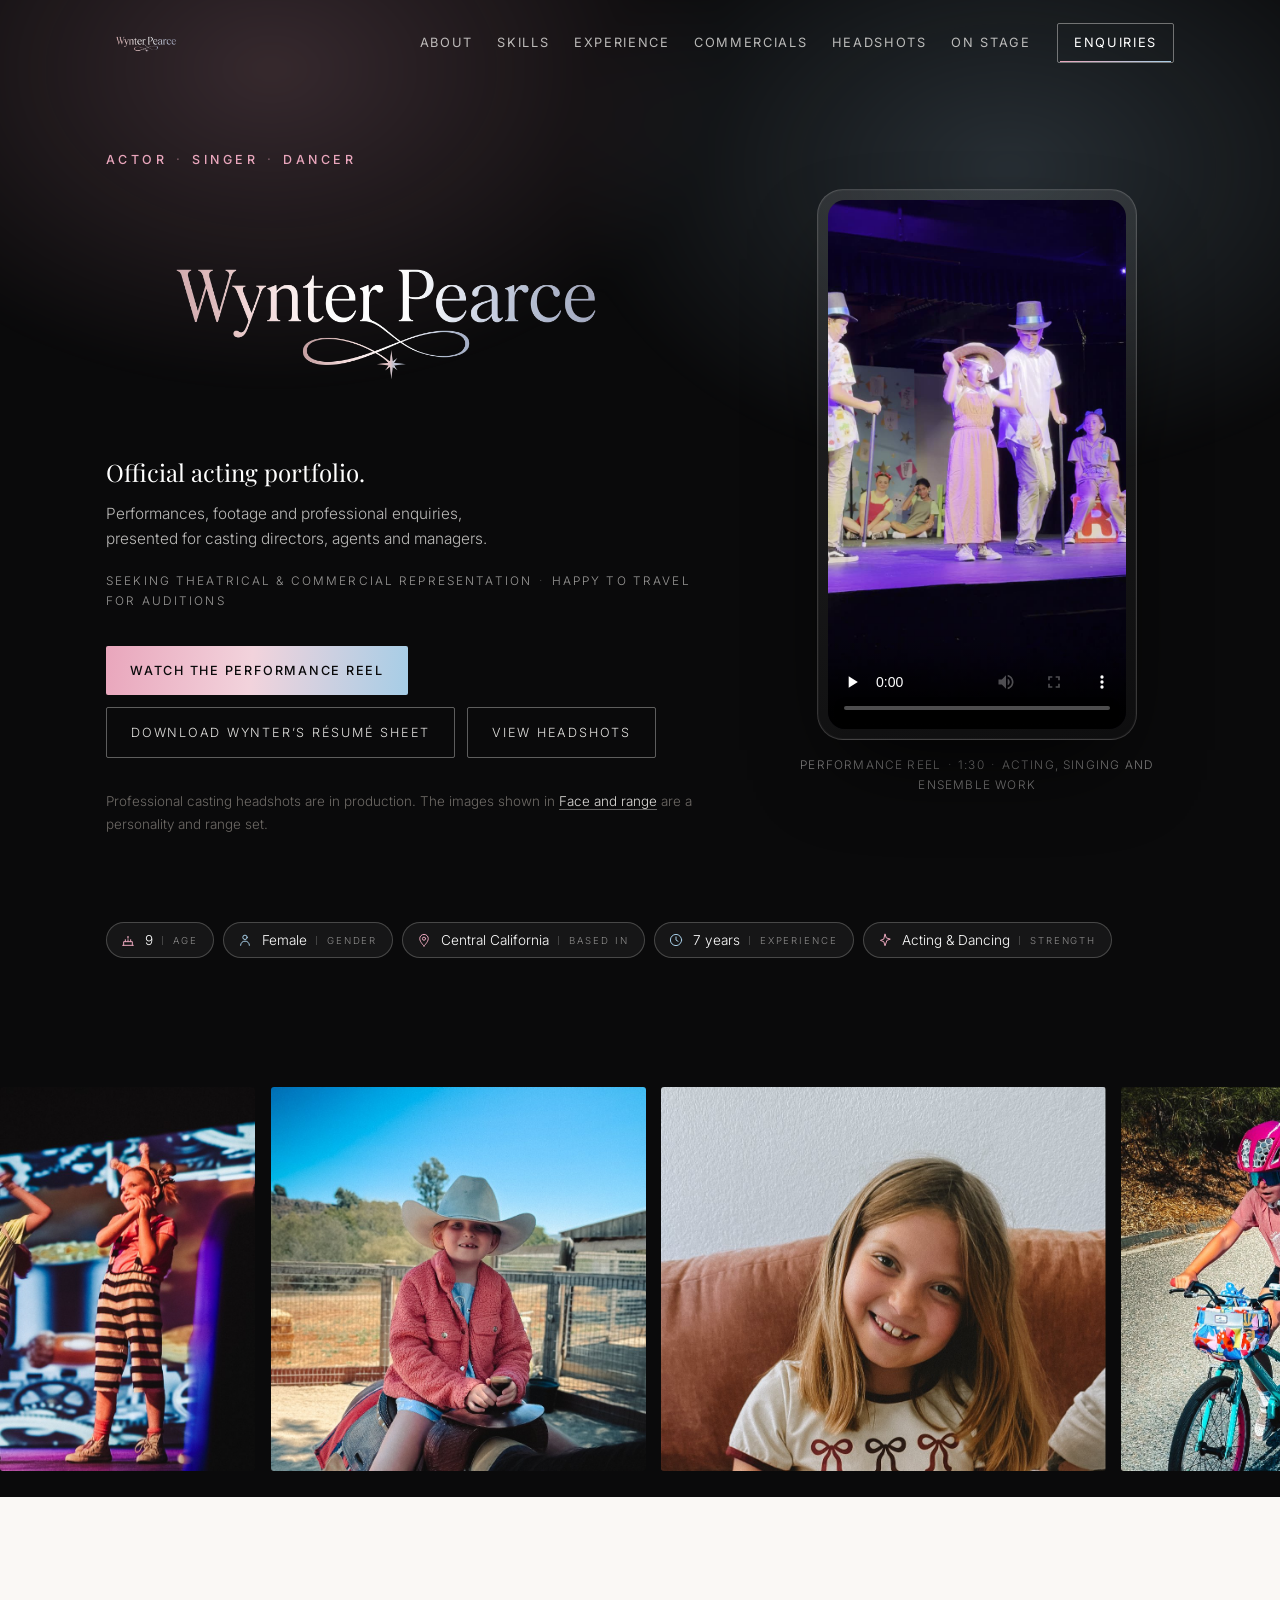
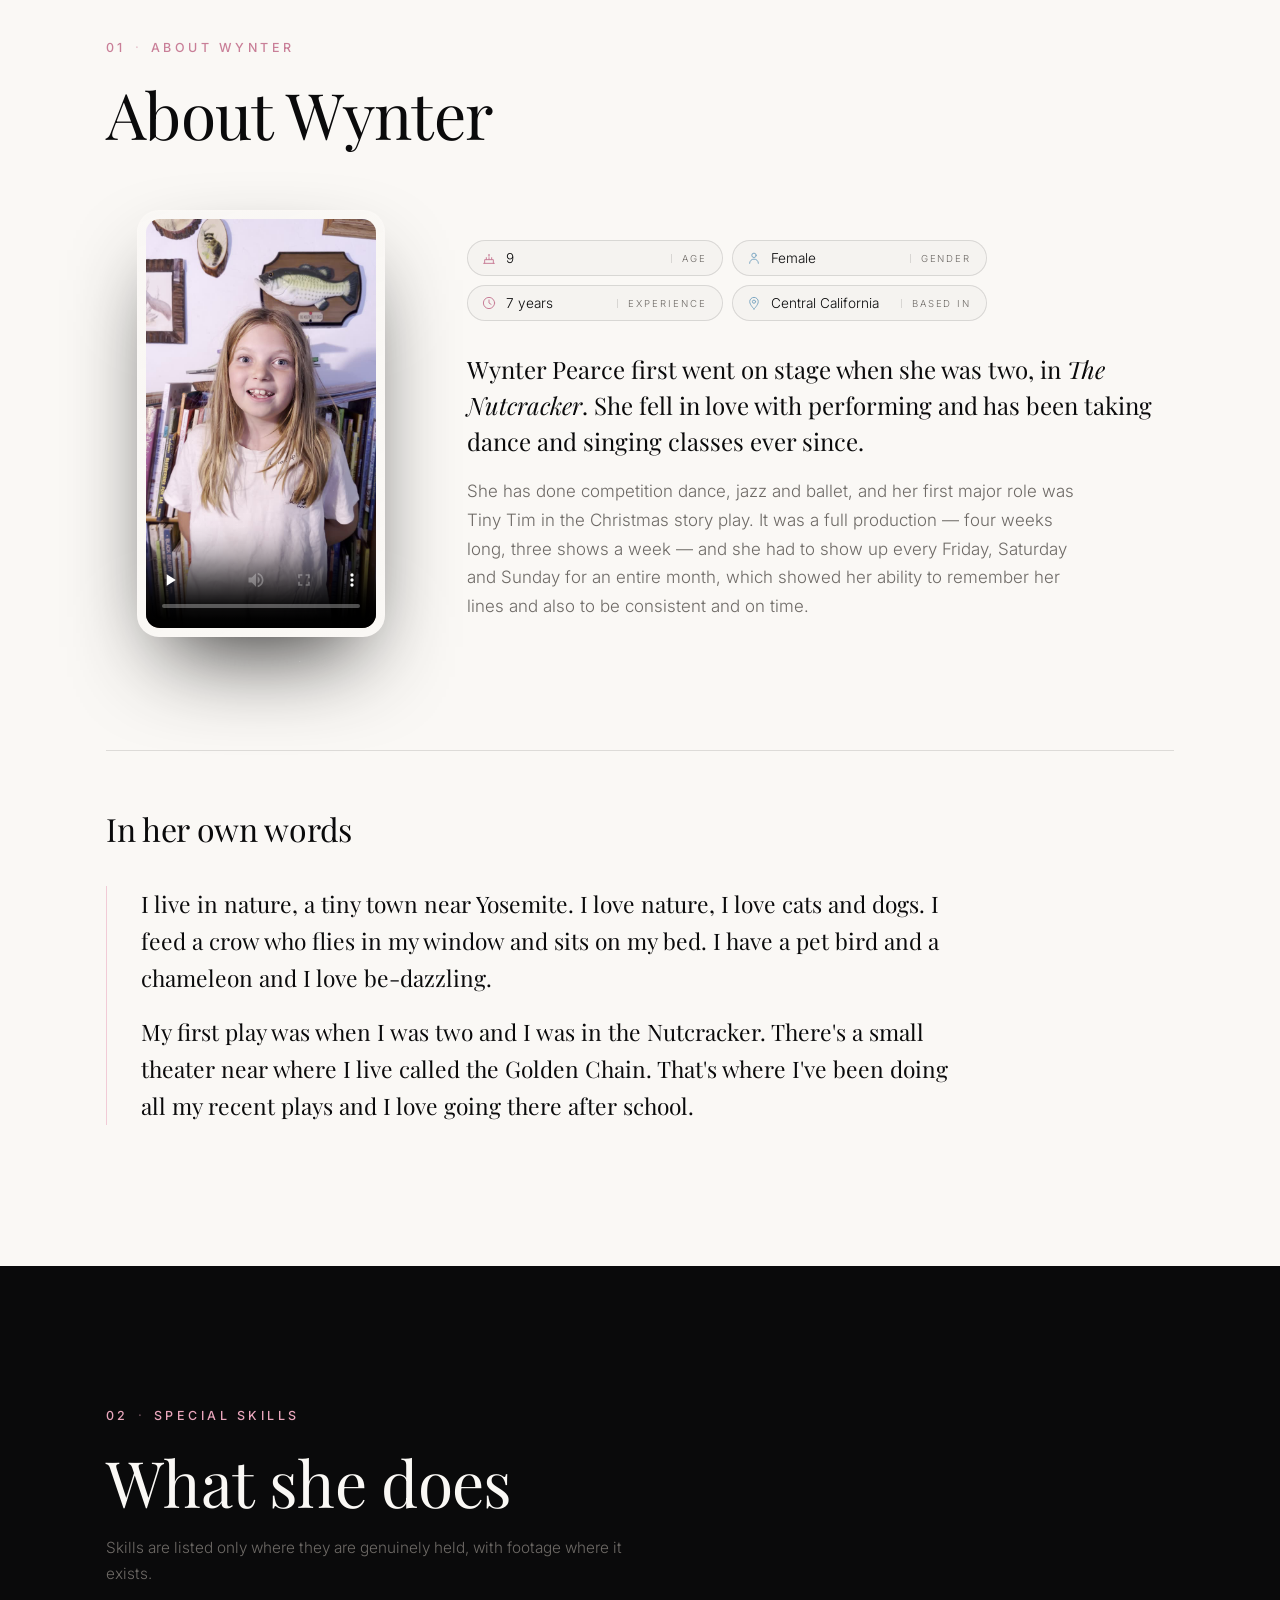
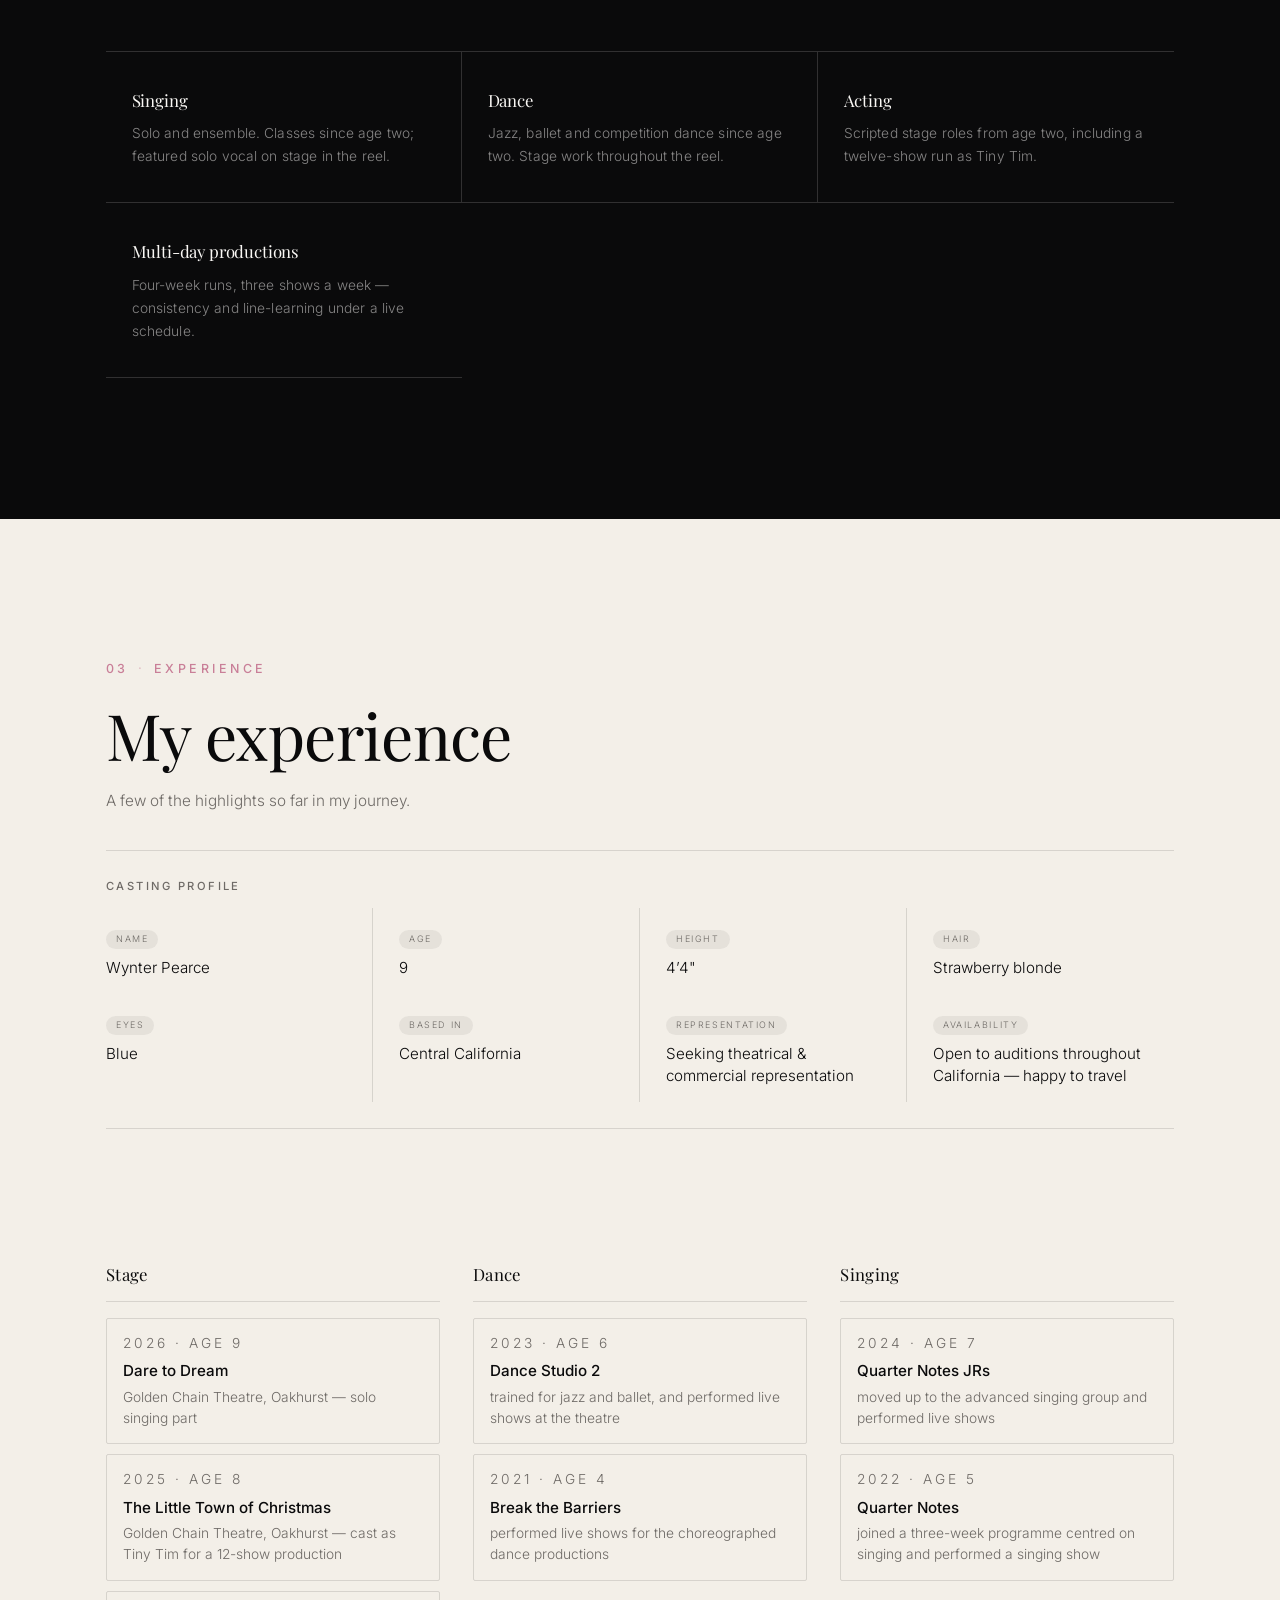
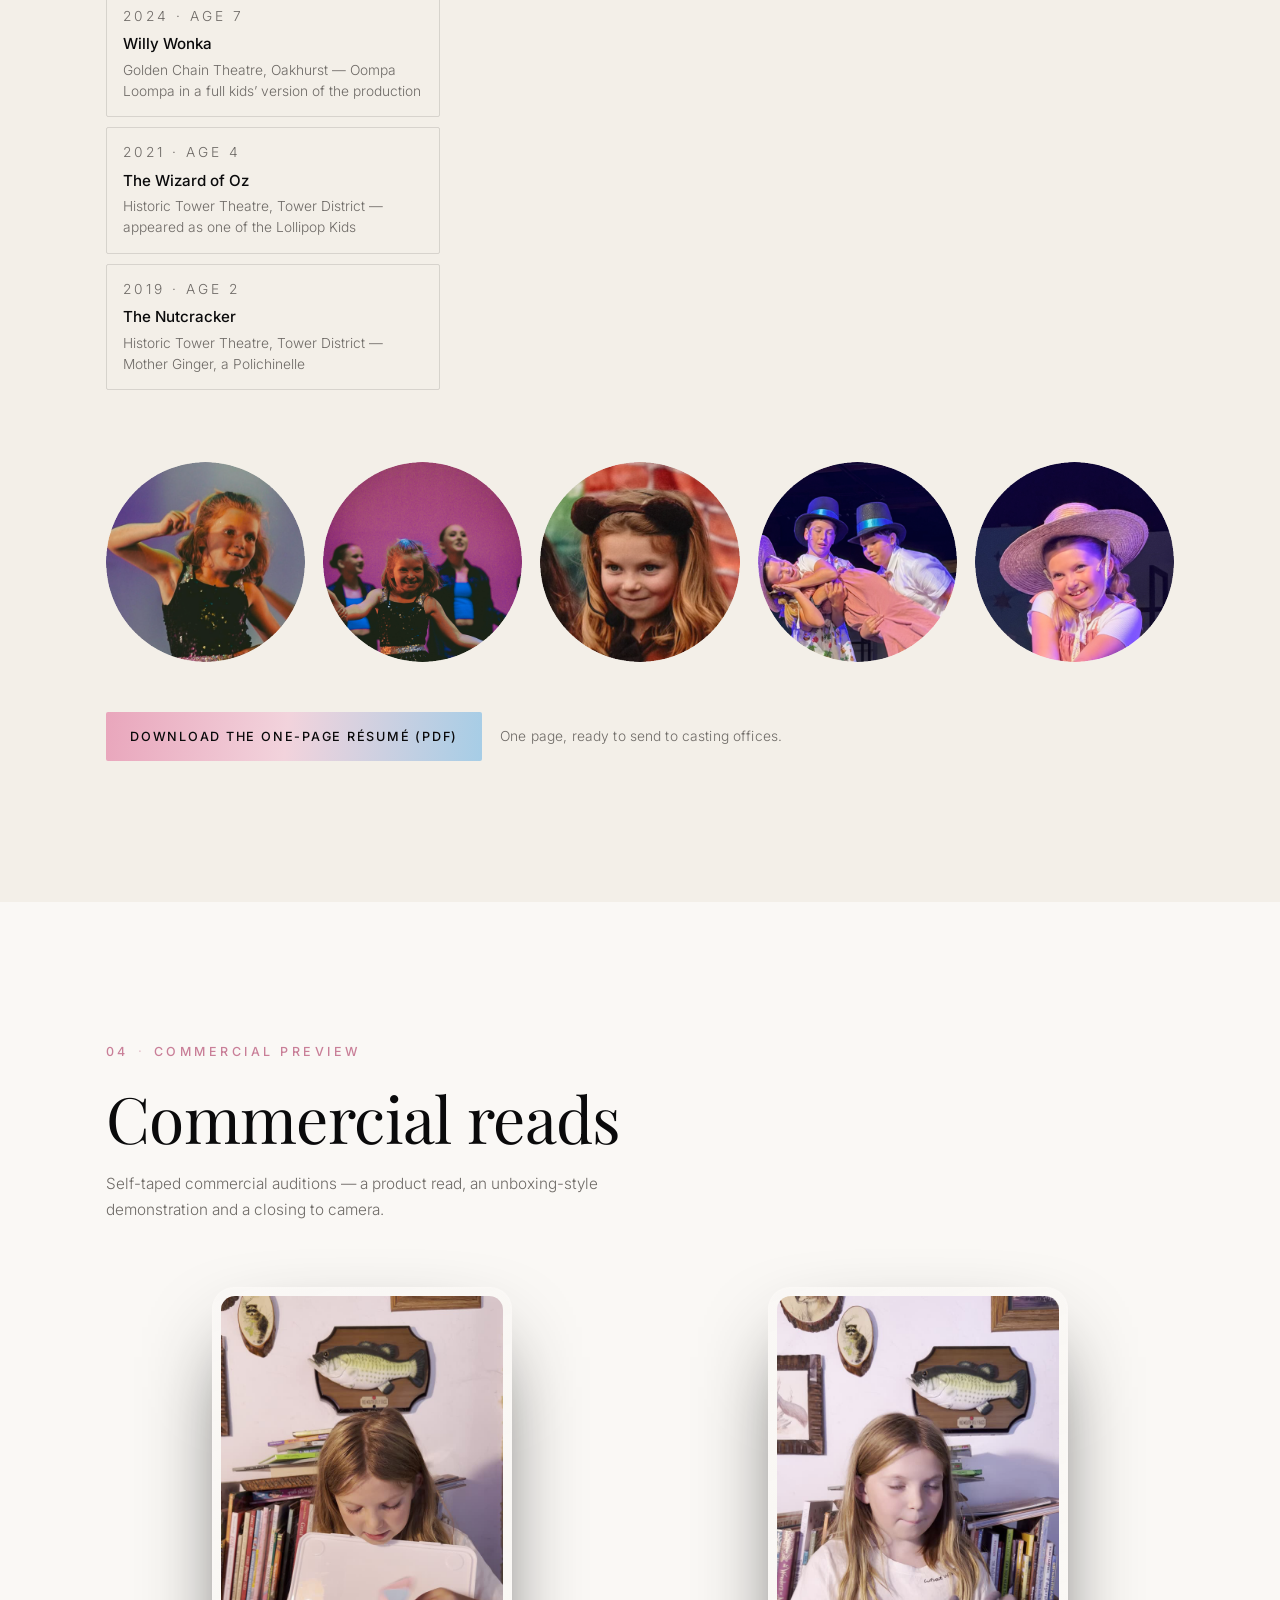
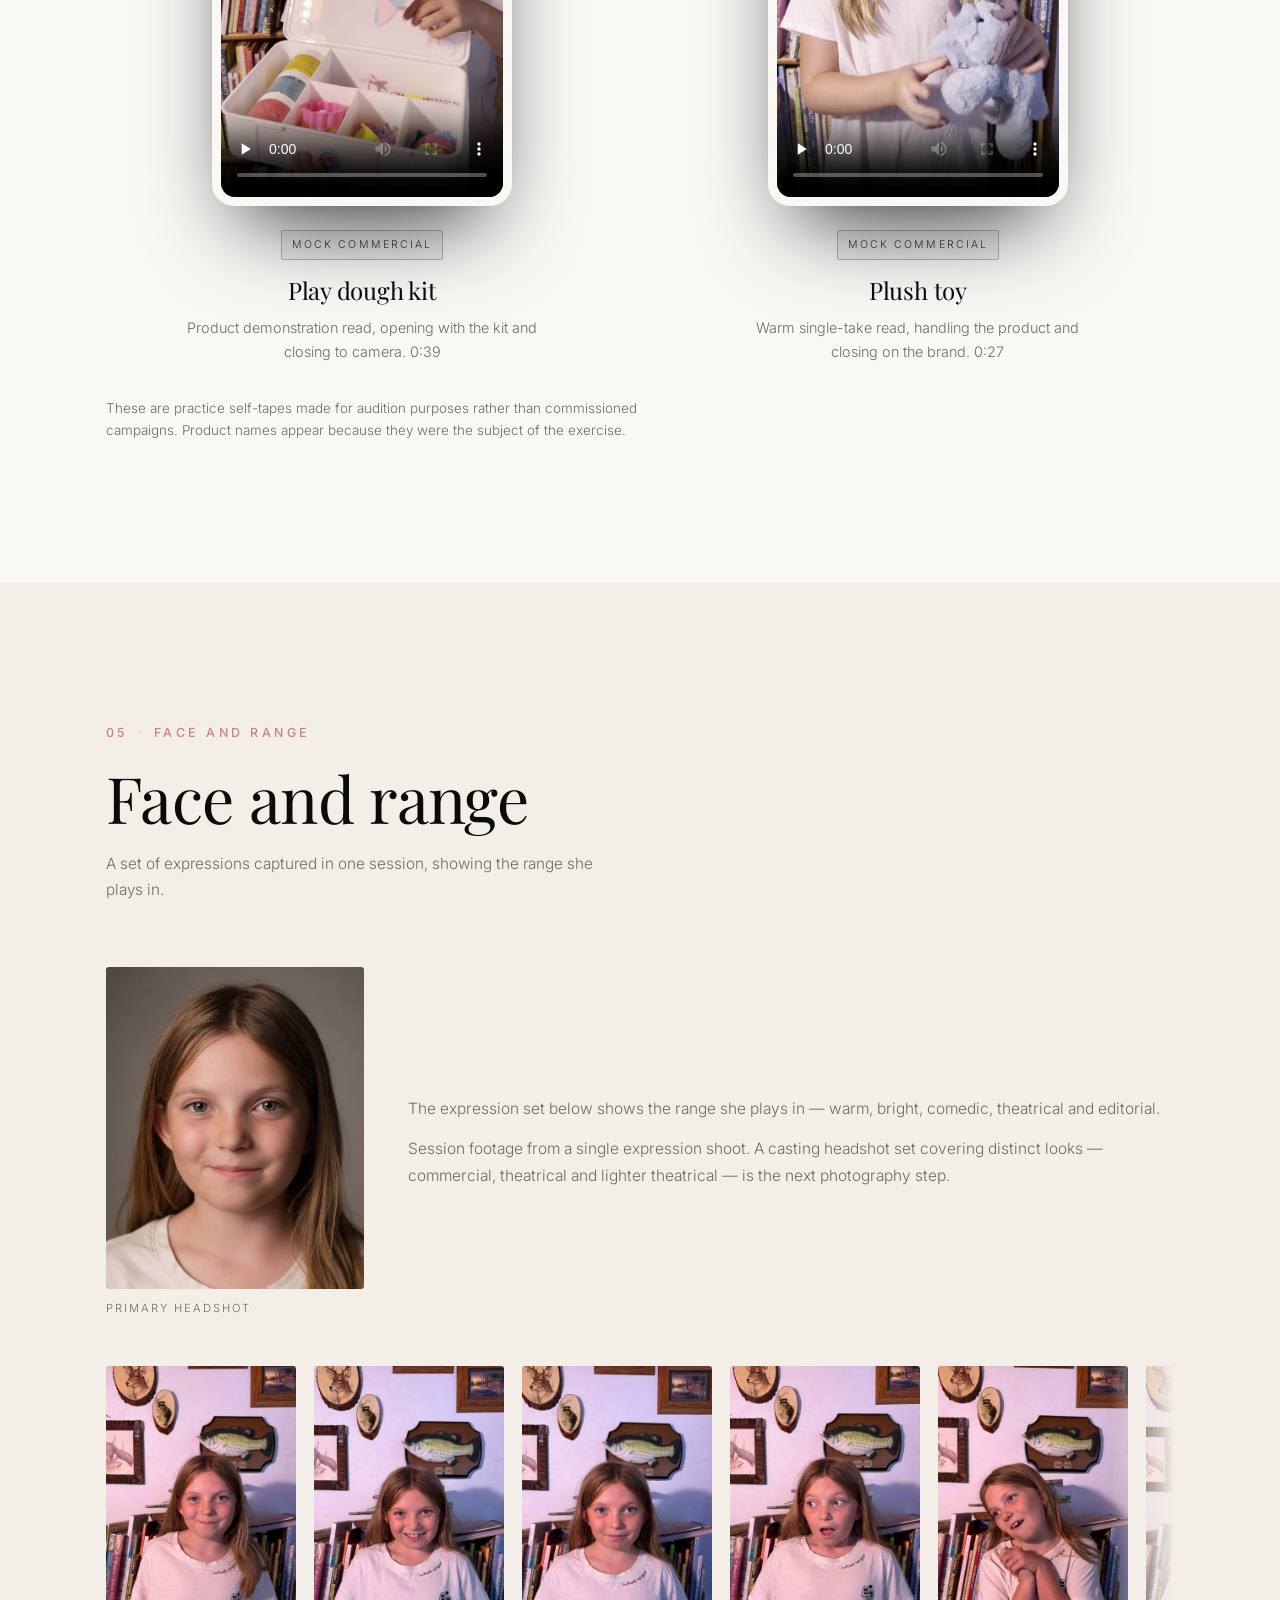
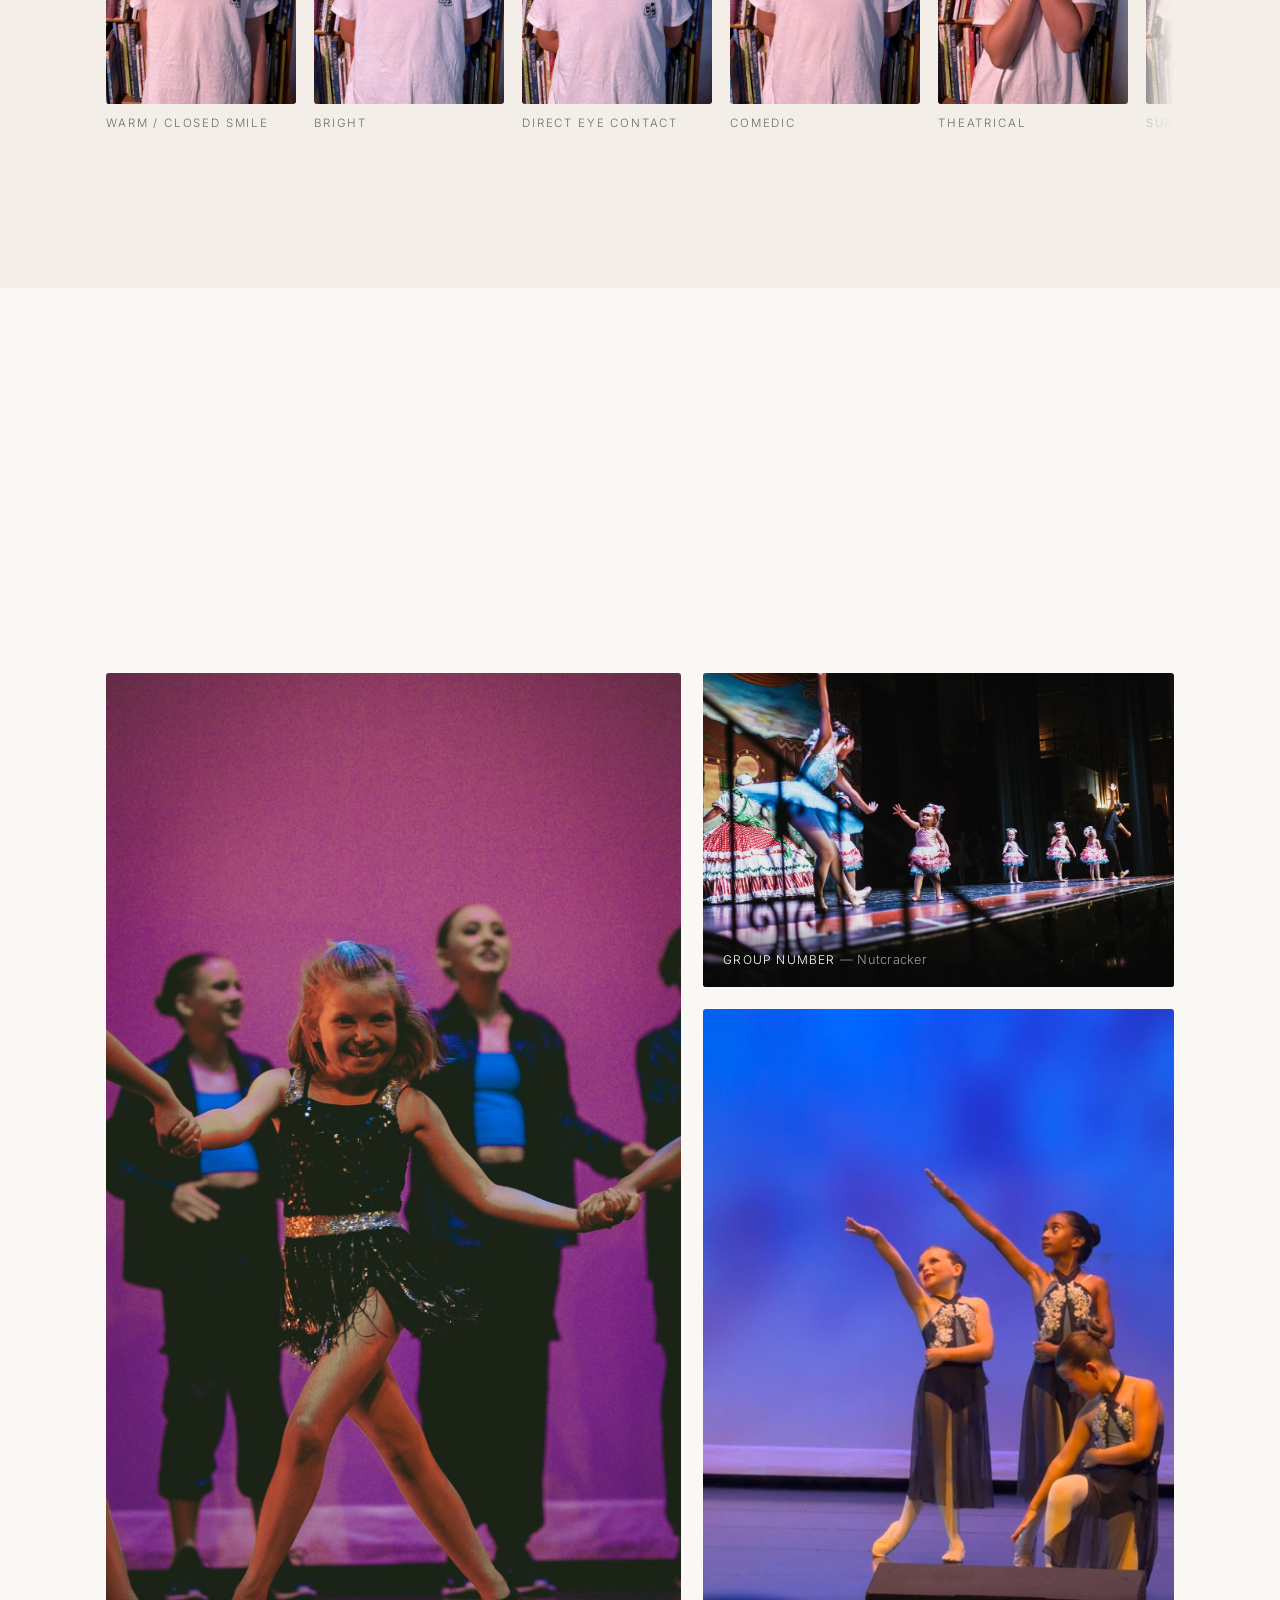
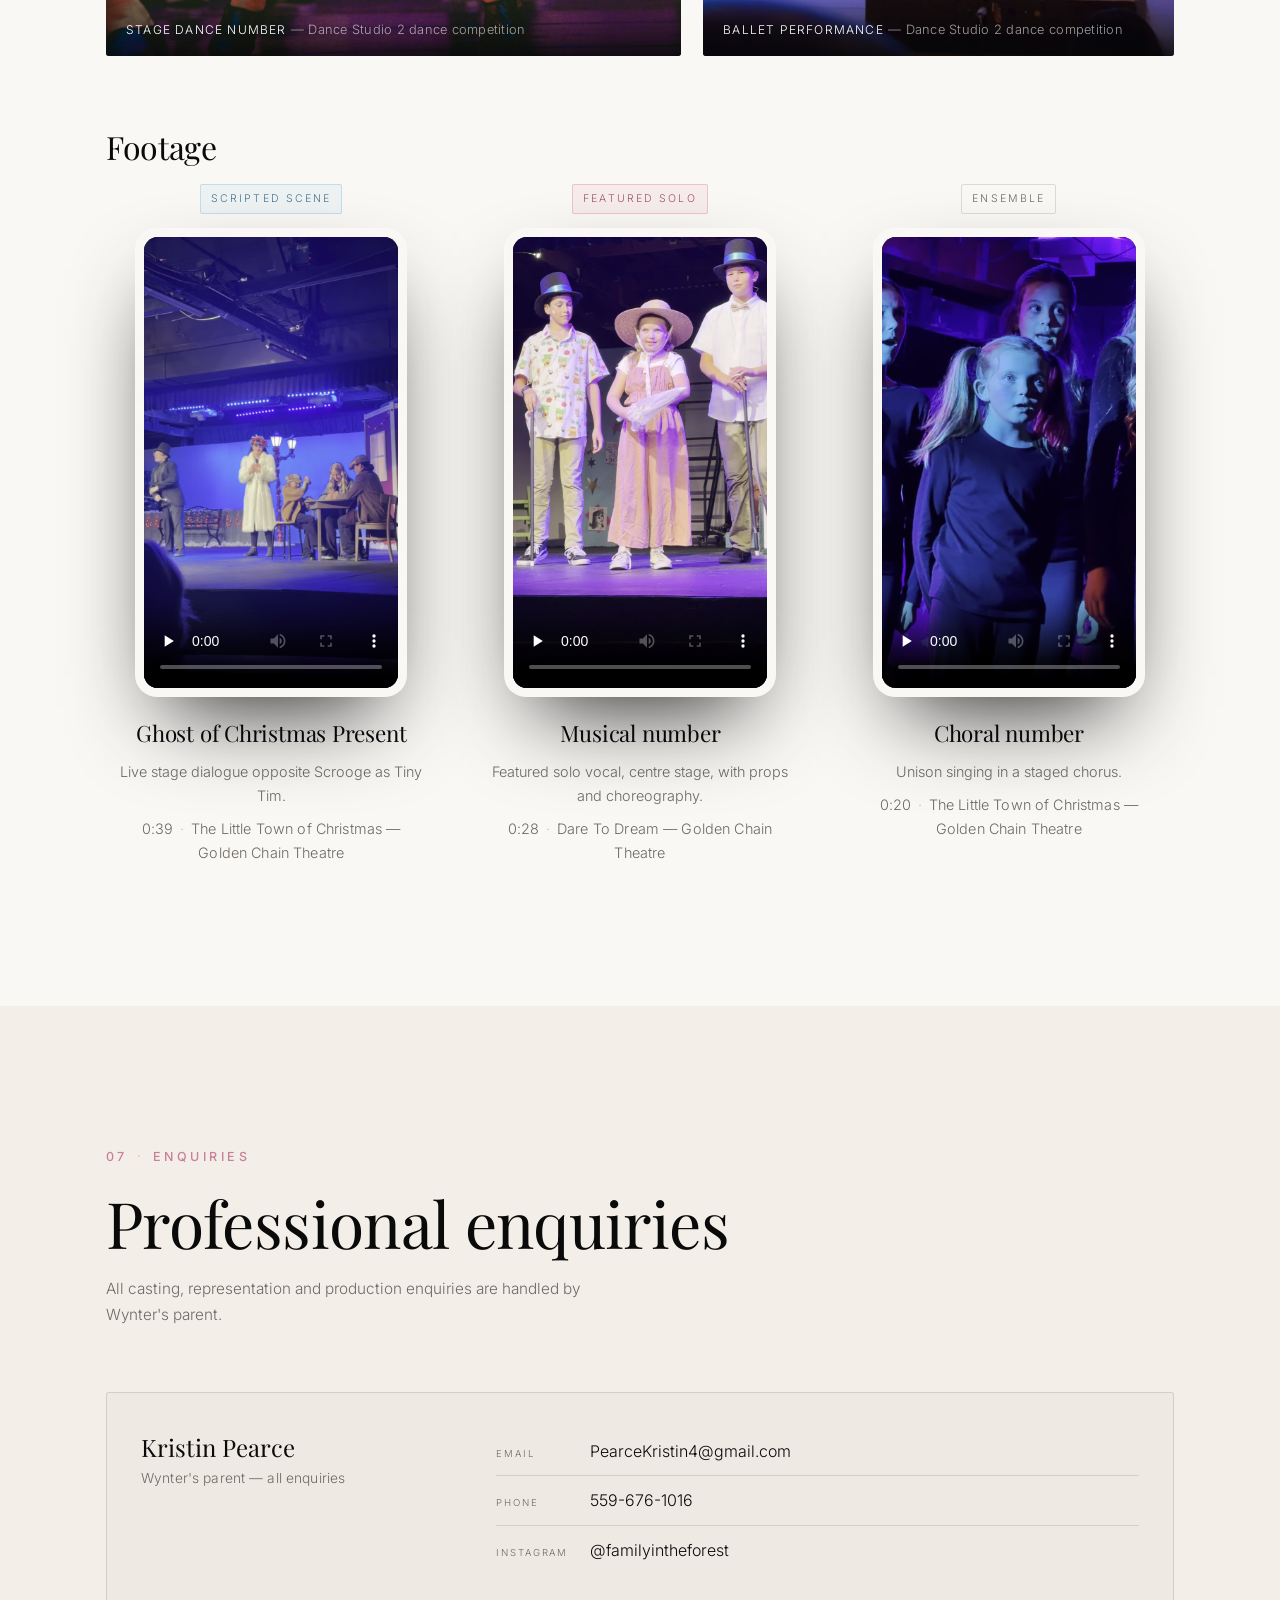
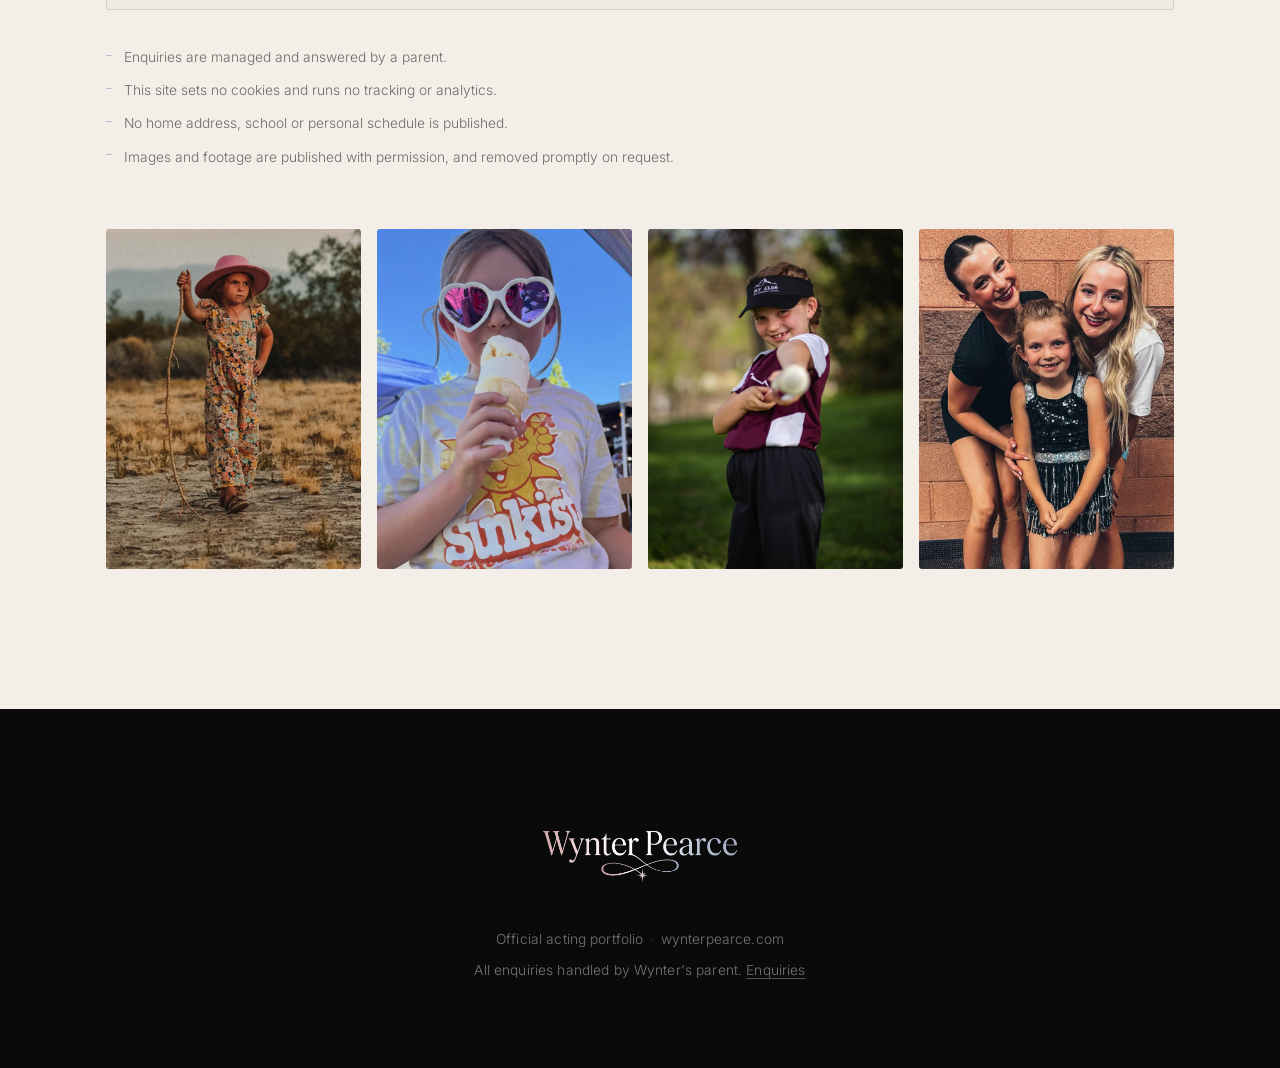
==== commit b2602375: "Replace Wynter on camera with a full-width scrolling photo strip; profile polish - removed the Wynte" ====
--- a/index.html
+++ b/index.html
@@ -32,7 +32,7 @@
 </head>
 <body>
 
-<a class="skip" href="#oncamera">Skip to content</a>
+<a class="skip" href="#about">Skip to content</a>
 
 <header class="topbar" id="topbar">
   <div class="topbar__inner">
@@ -40,7 +40,6 @@
       <img src="assets/img/logo-transparent.png" alt="Wynter Pearce" width="900" height="381">
     </a>
     <nav class="nav" id="primaryNav" aria-label="Sections">
-      <a href="#oncamera">On camera</a>
       <a href="#about">About</a>
       <a href="#skills">Skills</a>
       <a href="#experience">Experience</a>
@@ -117,24 +116,32 @@
     </div>
   </section>
 
-  <!-- ============ WYNTER ON CAMERA ============ -->
-  <section class="band band--ink" id="oncamera">
-    <div class="wrap oncamera">
-      <div class="oncamera__copy reveal">
-        <p class="eyebrow">01 <span class="dot">·</span> On camera</p>
-        <h2 class="display">Wynter on camera</h2>
-        <p class="lede">From live theatre to on-camera storytelling, Wynter brings expressive performances, natural comedic timing, and a genuine enthusiasm for acting.</p>
-        <p class="oncamera__credit">Ghost of Christmas Present</p>
-        <p class="dim">The Little Town of Christmas <span class="dot">·</span> Golden Chain Theatre <span class="dot">·</span> 0:39 <span class="dot">·</span> scripted scene with live dialogue</p>
-      </div>
-      <div class="oncamera__player reveal">
-        <div class="frame frame--tight">
-          <video class="frame__video" controls playsinline preload="none"
-                 poster="assets/img/poster-christmas-scene.jpg"
-                 aria-label="Scripted scene: Wynter Pearce as the Ghost of Christmas Present">
-            <source src="assets/video/footage-christmas-scene.mp4" type="video/mp4">
-          </video>
-        </div>
+  <!-- ============ PHOTOGRAPHY STRIP ============ -->
+  <section class="photostrip" aria-label="Photographs of Wynter Pearce">
+    <div class="photostrip__track">
+      <div class="photostrip__group">
+        <img src="assets/img/strip-01.jpg" alt="Wynter Pearce on stage in a theatrical production" loading="lazy">
+        <img src="assets/img/strip-02.jpg" alt="Wynter Pearce riding a horse" loading="lazy">
+        <img src="assets/img/strip-03.jpg" alt="Wynter Pearce, portrait" loading="lazy">
+        <img src="assets/img/strip-04.jpg" alt="Wynter Pearce riding her bicycle" loading="lazy">
+        <img src="assets/img/strip-05.jpg" alt="Wynter Pearce, portrait" loading="lazy">
+        <img src="assets/img/strip-06.jpg" alt="Wynter Pearce beside a lake" loading="lazy">
+        <img src="assets/img/strip-07.jpg" alt="Wynter Pearce at a festive event" loading="lazy">
+        <img src="assets/img/strip-08.jpg" alt="Wynter Pearce in costume with a parasol" loading="lazy">
+        <img src="assets/img/strip-09.jpg" alt="Wynter Pearce holding flowers" loading="lazy">
+        <img src="assets/img/strip-10.jpg" alt="Wynter Pearce in a group stage number" loading="lazy">
+      </div>
+      <div class="photostrip__group" aria-hidden="true">
+        <img src="assets/img/strip-01.jpg" alt="" loading="lazy">
+        <img src="assets/img/strip-02.jpg" alt="" loading="lazy">
+        <img src="assets/img/strip-03.jpg" alt="" loading="lazy">
+        <img src="assets/img/strip-04.jpg" alt="" loading="lazy">
+        <img src="assets/img/strip-05.jpg" alt="" loading="lazy">
+        <img src="assets/img/strip-06.jpg" alt="" loading="lazy">
+        <img src="assets/img/strip-07.jpg" alt="" loading="lazy">
+        <img src="assets/img/strip-08.jpg" alt="" loading="lazy">
+        <img src="assets/img/strip-09.jpg" alt="" loading="lazy">
+        <img src="assets/img/strip-10.jpg" alt="" loading="lazy">
       </div>
     </div>
   </section>
@@ -143,7 +150,7 @@
   <section class="band" id="about">
     <div class="wrap">
       <header class="shead reveal">
-        <p class="eyebrow">02 <span class="dot">·</span> About Wynter</p>
+        <p class="eyebrow">01 <span class="dot">·</span> About Wynter</p>
         <h2 class="display">About Wynter</h2>
       </header>
 
@@ -198,7 +205,7 @@
   <section class="band band--ink" id="skills">
     <div class="wrap">
       <header class="shead reveal">
-        <p class="eyebrow">03 <span class="dot">·</span> Special skills</p>
+        <p class="eyebrow">02 <span class="dot">·</span> Special skills</p>
         <h2 class="display">What she does</h2>
         <p class="lede">Skills are listed only where they are genuinely held, with footage where it exists.</p>
       </header>
@@ -215,7 +222,7 @@
   <section class="band band--alt" id="experience">
     <div class="wrap">
       <header class="shead shead--tight reveal">
-        <p class="eyebrow">04 <span class="dot">·</span> Experience</p>
+        <p class="eyebrow">03 <span class="dot">·</span> Experience</p>
         <h2 class="display">My experience</h2>
         <p class="lede">A few of the highlights so far in my journey.</p>
       </header>
@@ -303,7 +310,7 @@
   <section class="band" id="commercials">
     <div class="wrap">
       <header class="shead reveal">
-        <p class="eyebrow">05 <span class="dot">·</span> Commercial preview</p>
+        <p class="eyebrow">04 <span class="dot">·</span> Commercial preview</p>
         <h2 class="display">Commercial reads</h2>
         <p class="lede">Self-taped commercial auditions &mdash; a product read, an unboxing-style demonstration and a closing to camera.</p>
       </header>
@@ -348,7 +355,7 @@
   <section class="band band--alt" id="headshots">
     <div class="wrap">
       <header class="shead reveal">
-        <p class="eyebrow">06 <span class="dot">·</span> Face and range</p>
+        <p class="eyebrow">05 <span class="dot">·</span> Face and range</p>
         <h2 class="display">Face and range</h2>
         <p class="lede">A set of expressions captured in one session, showing the range she plays in.</p>
       </header>
@@ -380,7 +387,7 @@
   <section class="band" id="performances">
     <div class="wrap">
       <header class="shead reveal">
-        <p class="eyebrow">07 <span class="dot">·</span> On stage</p>
+        <p class="eyebrow">06 <span class="dot">·</span> On stage</p>
         <h2 class="display">On stage</h2>
         <p class="lede">Scripted theatre, musical numbers and ensemble work, filmed live in performance.</p>
       </header>
@@ -454,7 +461,7 @@
   <section class="band band--alt" id="contact">
     <div class="wrap">
       <header class="shead reveal">
-        <p class="eyebrow">08 <span class="dot">·</span> Enquiries</p>
+        <p class="eyebrow">07 <span class="dot">·</span> Enquiries</p>
         <h2 class="display">Professional enquiries</h2>
         <p class="lede">All casting, representation and production enquiries are handled by Wynter's parent.</p>
       </header>
--- a/assets/css/styles.css
+++ b/assets/css/styles.css
@@ -194,6 +194,27 @@
 .oncamera__player{width:100%; justify-self:center}
 .oncamera__player .frame--tight{width:min(290px,80%)}
 
+/* ---------- photography strip ---------- */
+.photostrip{
+  --stripgap:clamp(8px,1.2vw,16px);
+  position:relative; overflow:hidden; background:var(--ink);
+  padding:clamp(16px,2.2vw,26px) 0;
+}
+.photostrip__track{
+  display:flex; gap:var(--stripgap); width:max-content;
+  animation:stripScroll 110s linear infinite; will-change:transform;
+}
+.photostrip__group{display:flex; gap:var(--stripgap)}
+.photostrip__group img{
+  height:clamp(240px,30vw,440px); width:auto; display:block;
+  border-radius:3px; object-fit:cover;
+}
+@keyframes stripScroll{
+  from{transform:translate3d(0,0,0)}
+  to{transform:translate3d(-50%,0,0)}
+}
+.photostrip:hover .photostrip__track{animation-play-state:paused}
+
 /* ---------- casting profile ---------- */
 .castprofile{
   border-top:1px solid var(--hair); border-bottom:1px solid var(--hair);
@@ -204,9 +225,14 @@
   text-transform:uppercase; color:var(--grey); margin-bottom:12px;
 }
 .castprofile__list{display:grid; grid-template-columns:repeat(4,1fr); gap:0; margin:0}
-.castprofile__list > div{padding:12px 18px 12px 0; border-right:1px solid var(--hair)}
-.castprofile__list > div:nth-child(4n){border-right:none}
-.castprofile dt{font-size:.58rem; letter-spacing:.18em; text-transform:uppercase; color:var(--grey); margin-bottom:5px}
+.castprofile__list > div{padding:14px 26px; border-right:1px solid var(--hair)}
+.castprofile__list > div:nth-child(4n+1){padding-left:0}
+.castprofile__list > div:nth-child(4n){padding-right:0; border-right:none}
+.castprofile dt{
+  display:inline-block; font-size:.56rem; letter-spacing:.18em; text-transform:uppercase;
+  color:var(--grey); background:rgba(10,10,11,.06); border-radius:999px;
+  padding:5px 10px; line-height:1; margin-bottom:8px;
+}
 .castprofile dd{margin:0; font-size:.95rem; color:var(--ink); line-height:1.5}
 
 /* ---------- headshot lead ---------- */
@@ -494,8 +520,9 @@
   .oncamera{grid-template-columns:1fr; gap:clamp(26px,6vw,40px)}
   .oncamera__player{justify-self:start}
   .castprofile__list{grid-template-columns:repeat(2,1fr)}
-  .castprofile__list > div{border-right:none; border-bottom:1px solid var(--hair); padding:12px 12px 12px 0}
-  .castprofile__list > div:nth-child(2n){padding-left:14px; border-left:1px solid var(--hair)}
+  .castprofile__list > div{border-right:none; border-bottom:1px solid var(--hair); padding:14px 16px 14px 0}
+  .castprofile__list > div:nth-child(2n){padding-left:16px; padding-right:0; border-left:1px solid var(--hair)}
+  .castprofile__list > div:nth-child(4n+1){padding-left:0}
   .contactcard{grid-template-columns:1fr; gap:18px}
   .expfoot{flex-direction:column; align-items:flex-start}
   .look figcaption,.look__slot span{font-size:.62rem; letter-spacing:.18em}
@@ -525,6 +552,8 @@
 @media (prefers-reduced-motion:reduce){
   html{scroll-behavior:auto}
   .js .reveal{opacity:1; transform:none; transition:none}
+  .photostrip{overflow-x:auto; -webkit-overflow-scrolling:touch}
+  .photostrip__track{animation:none}
   .scrollcue span{animation:none}
   .strip figure:hover img{transform:none}
 }
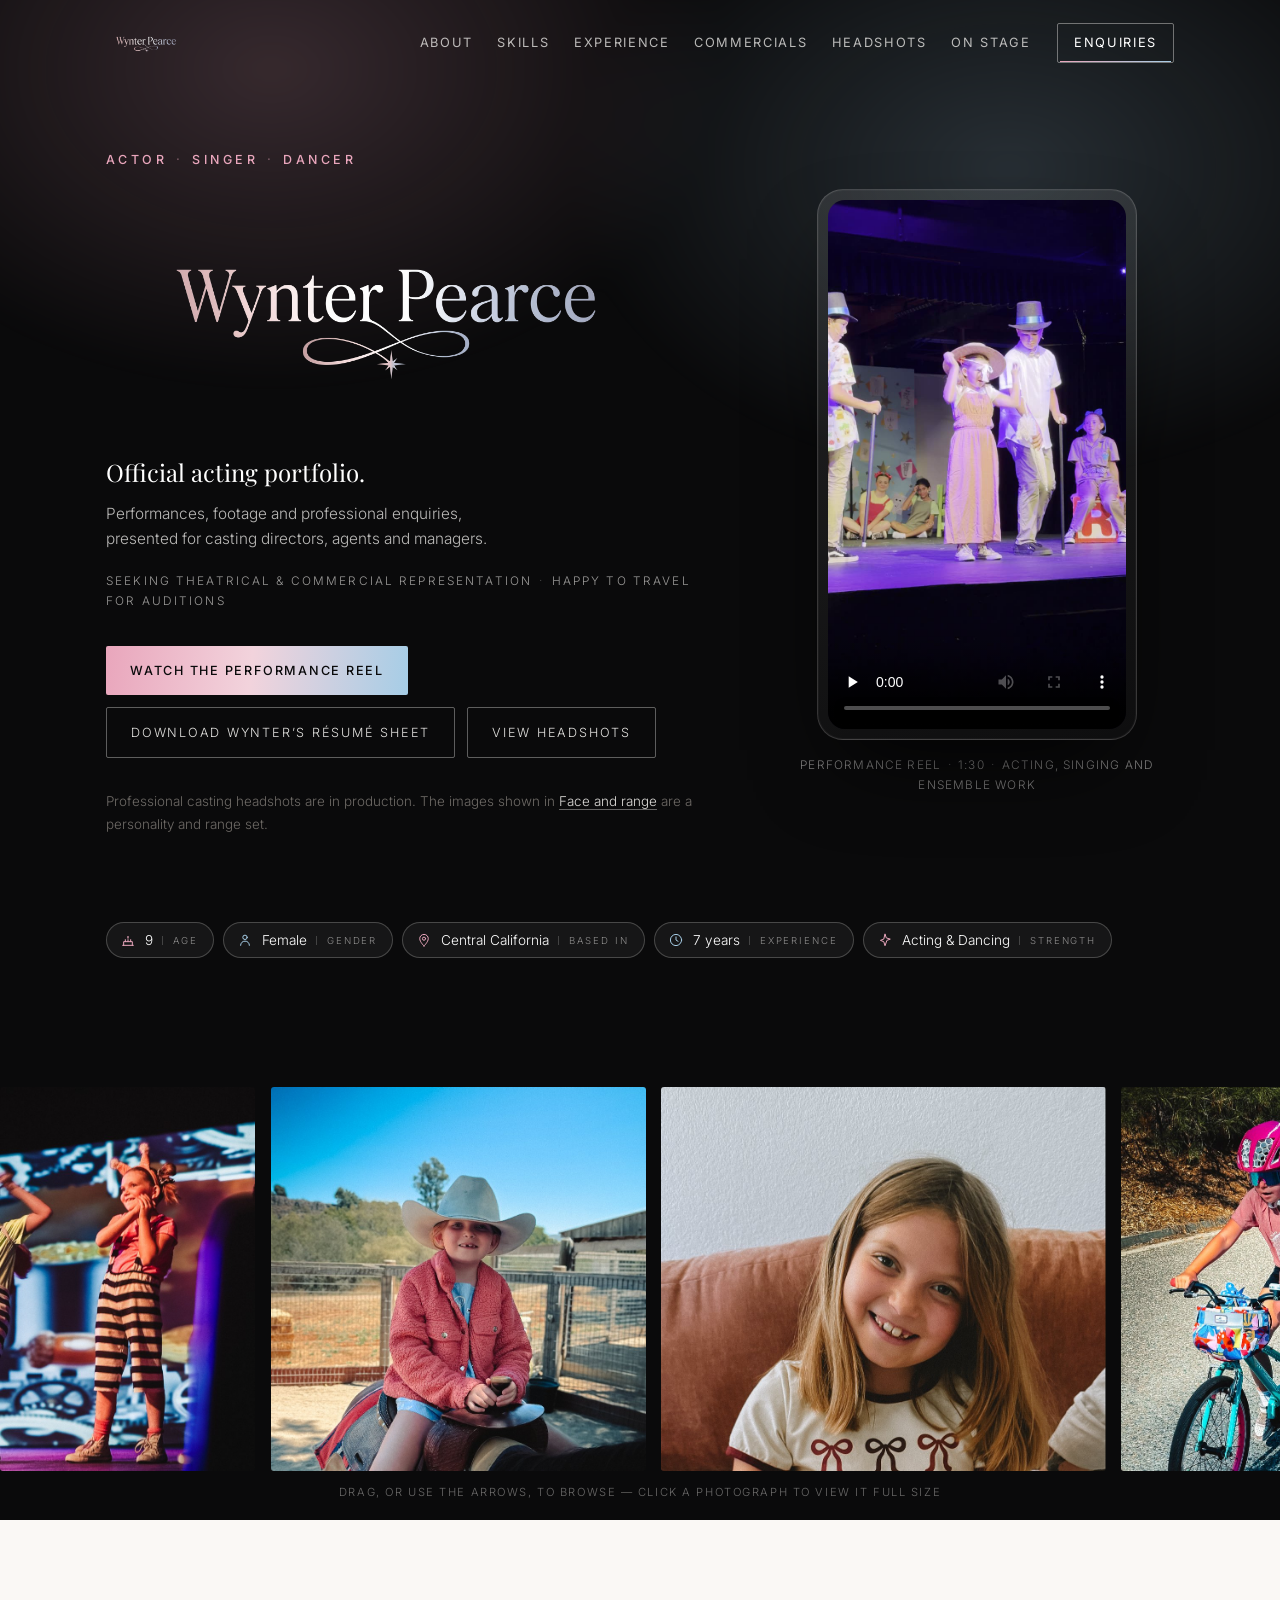
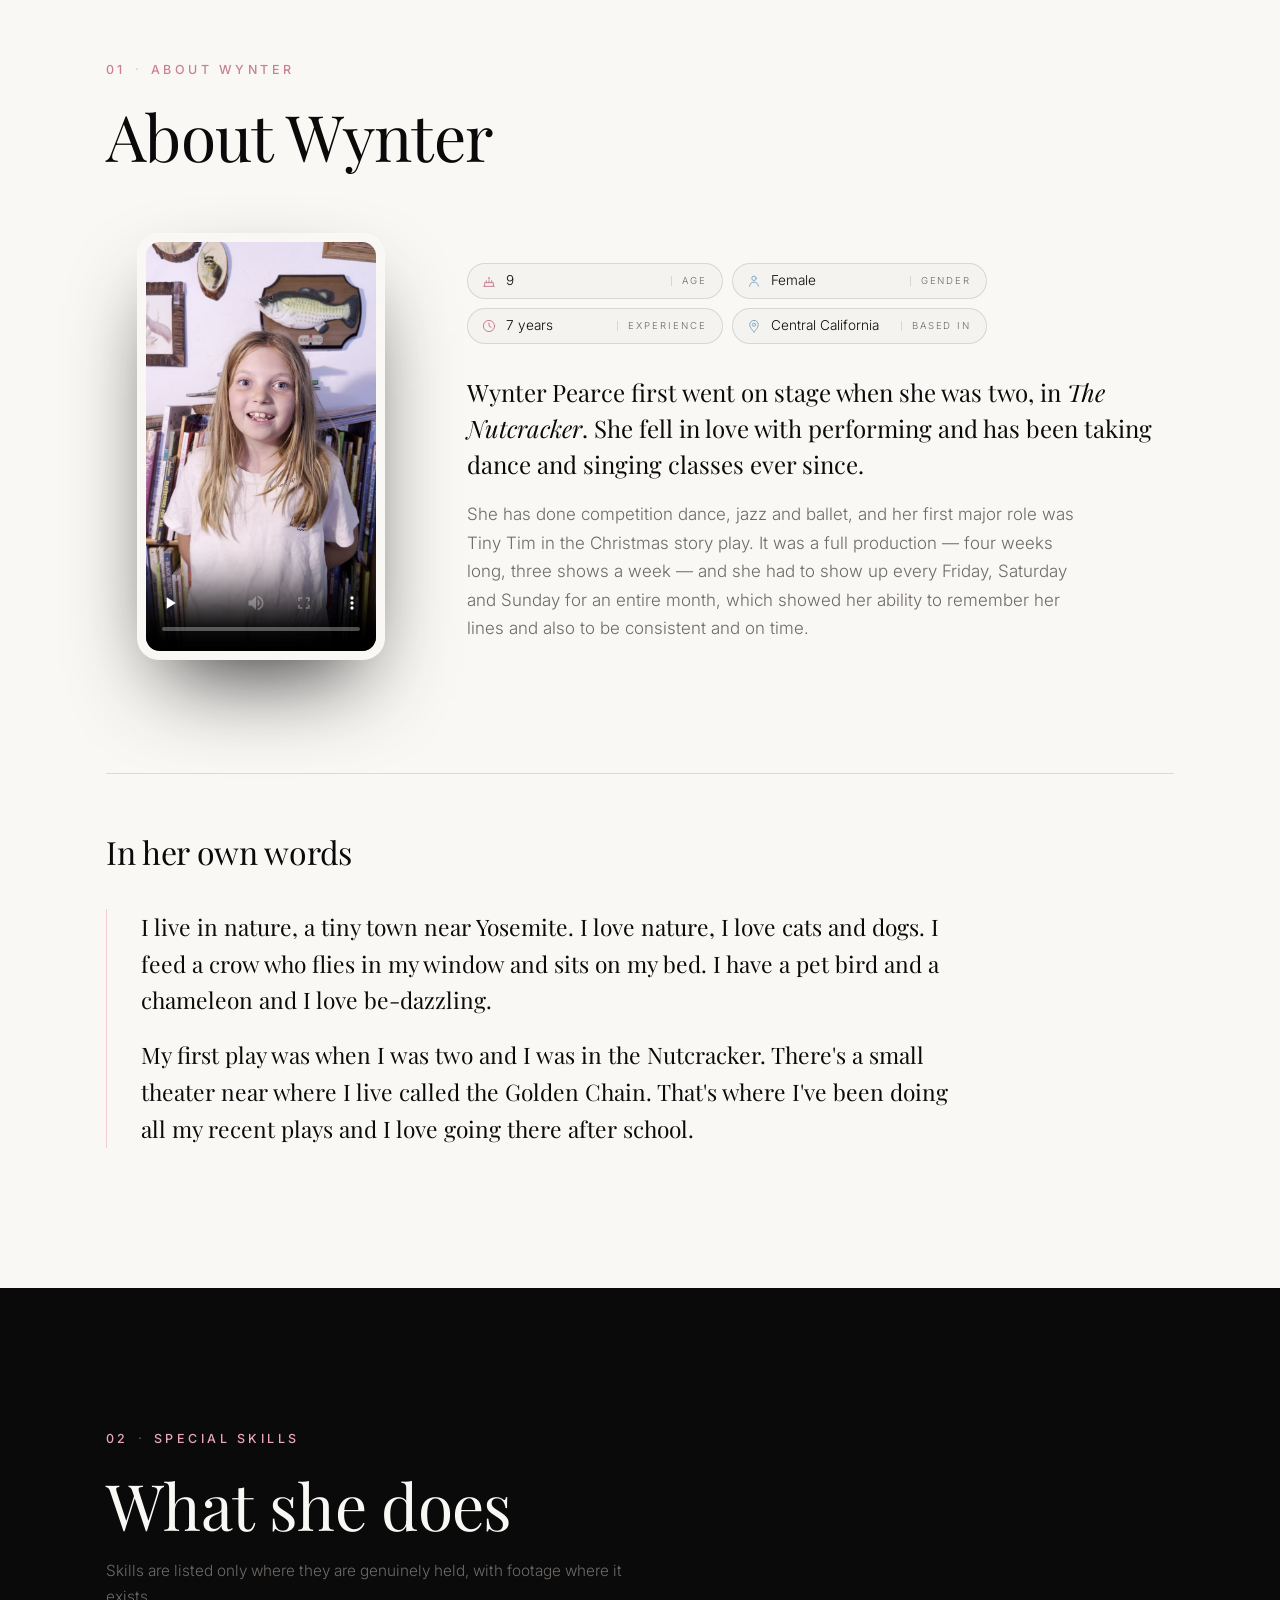
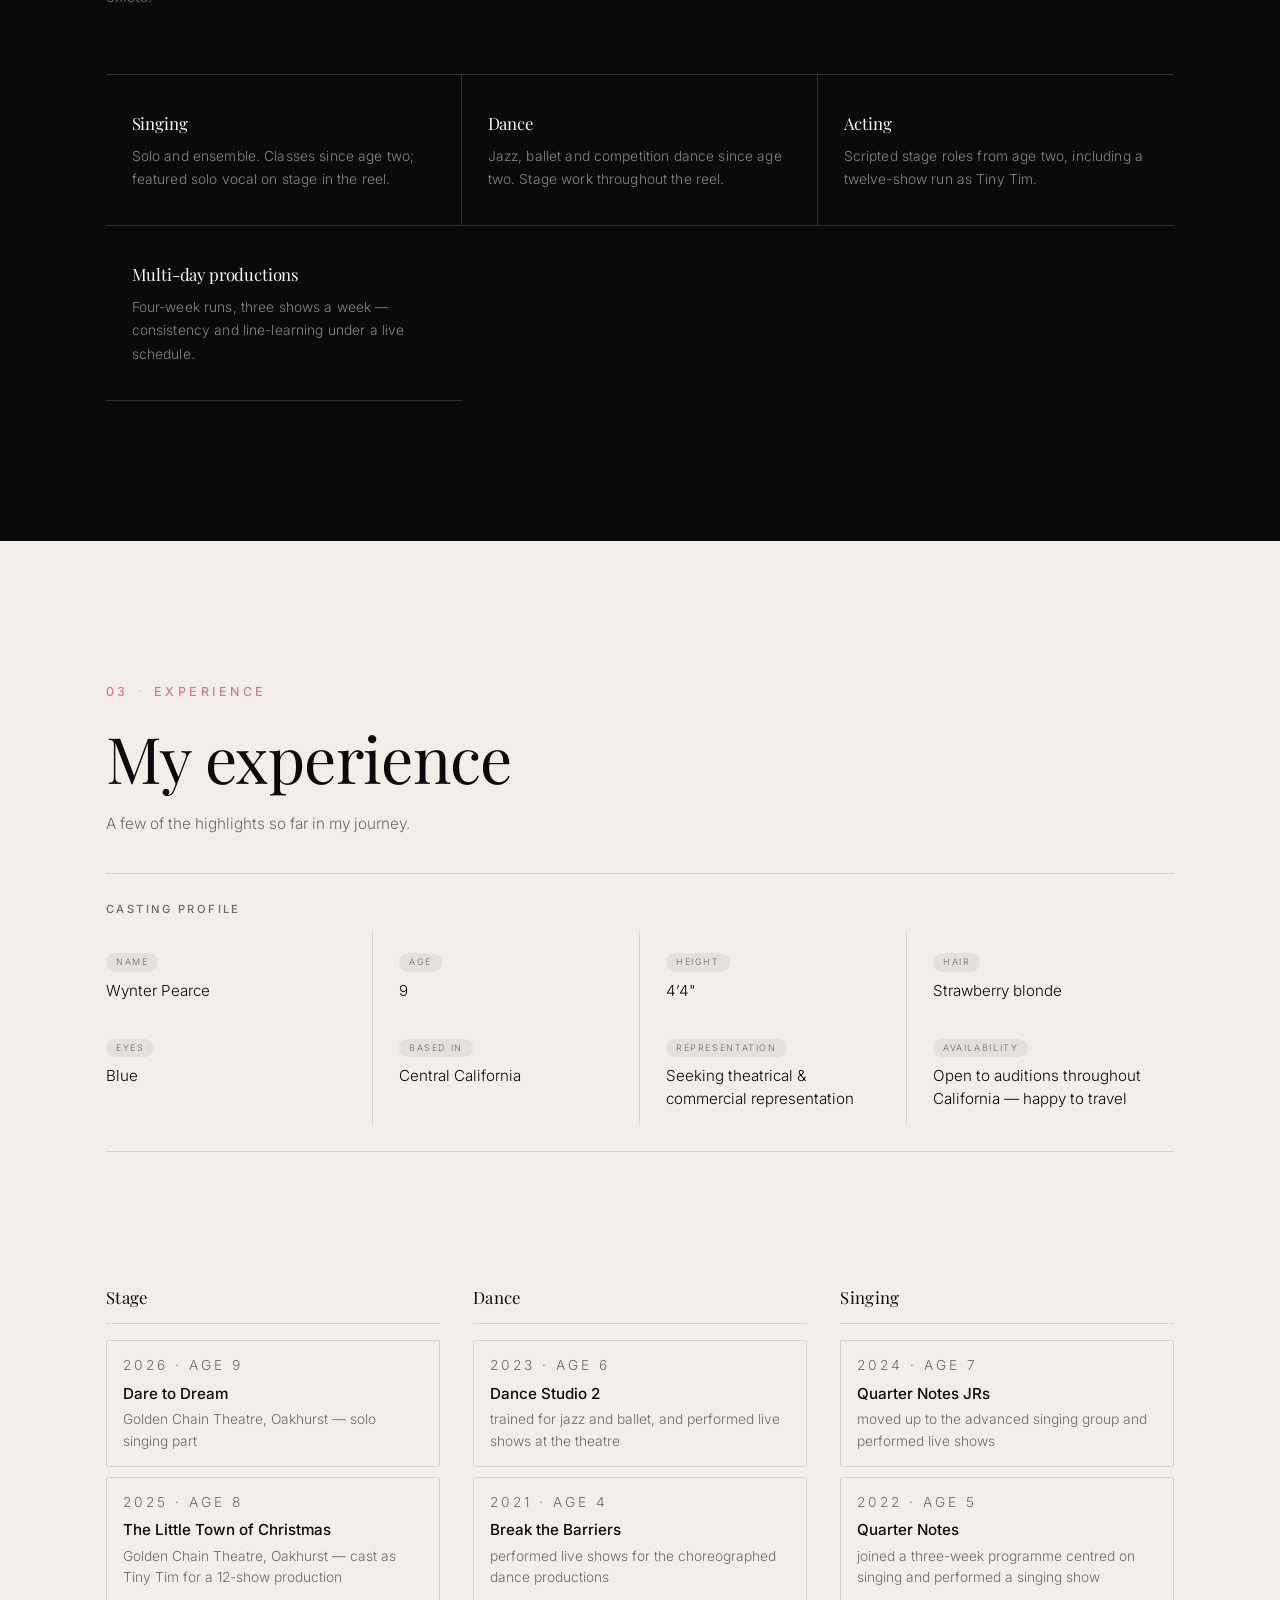
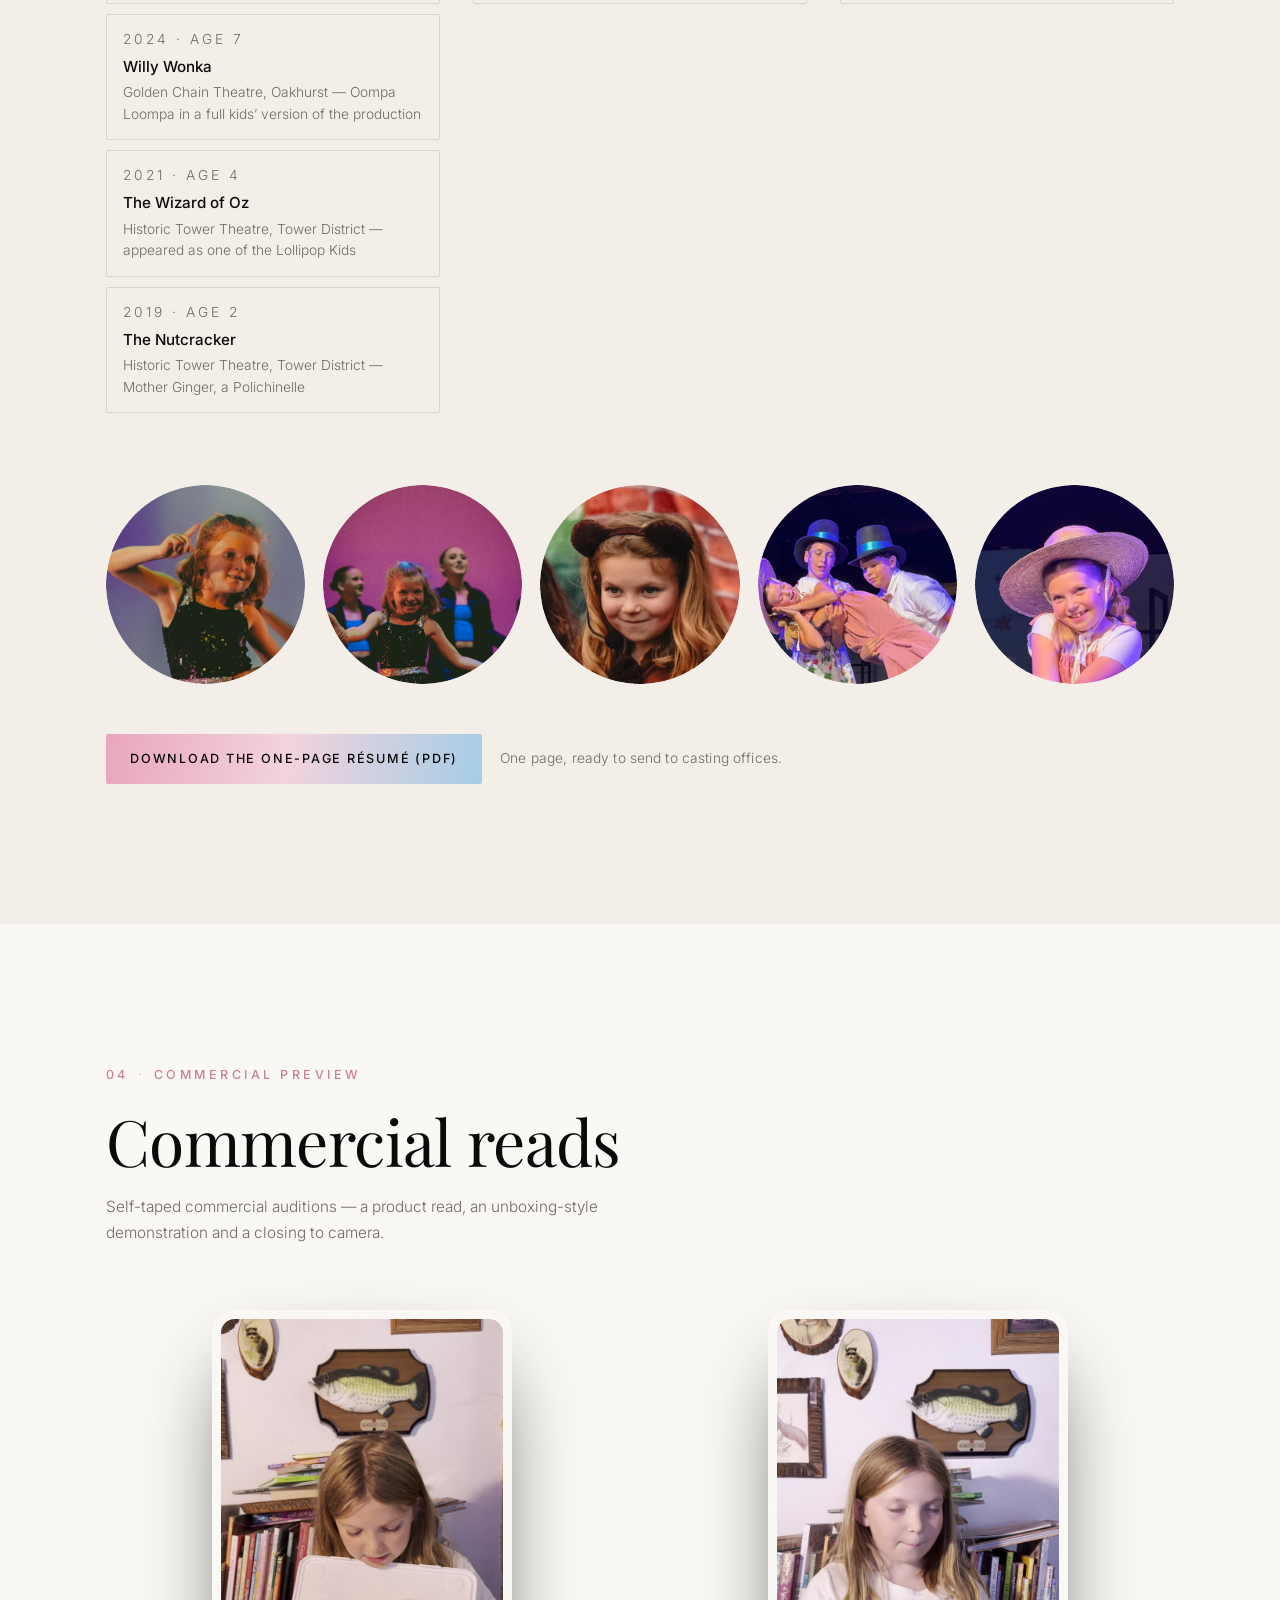
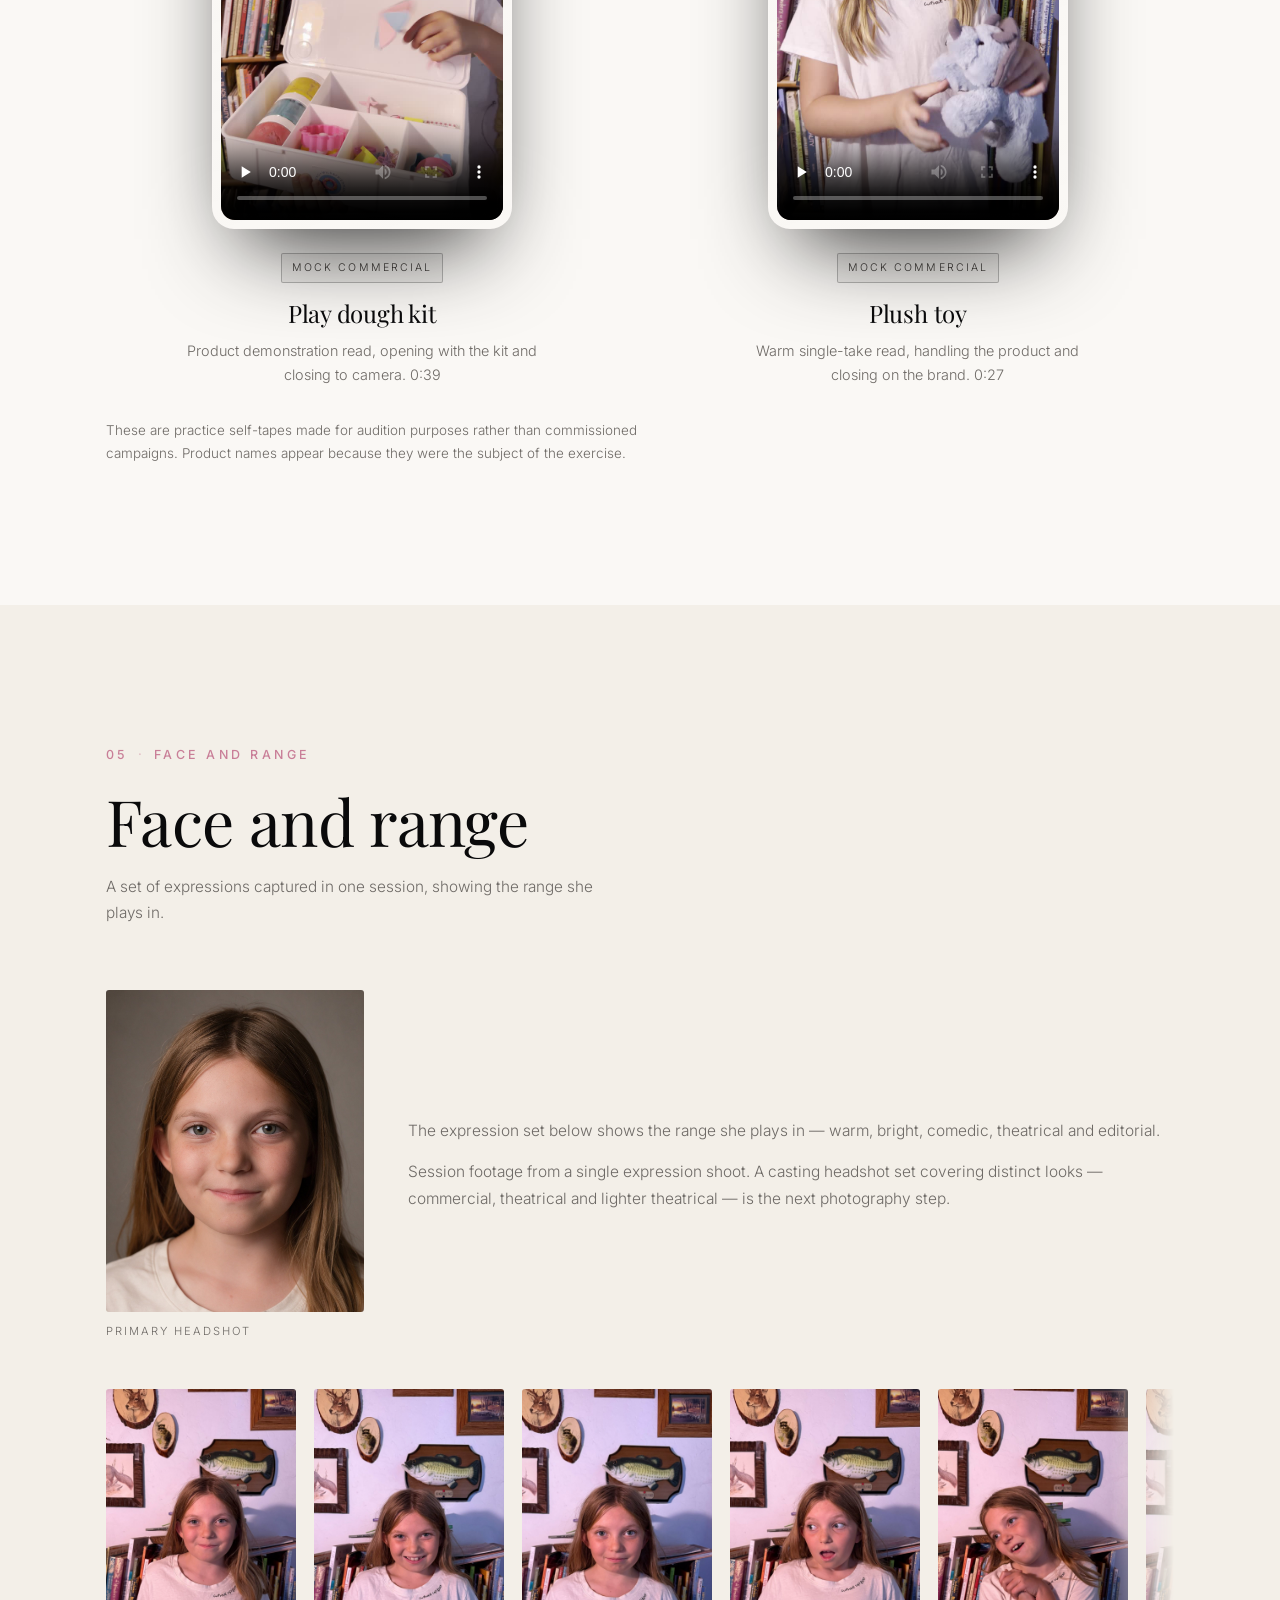
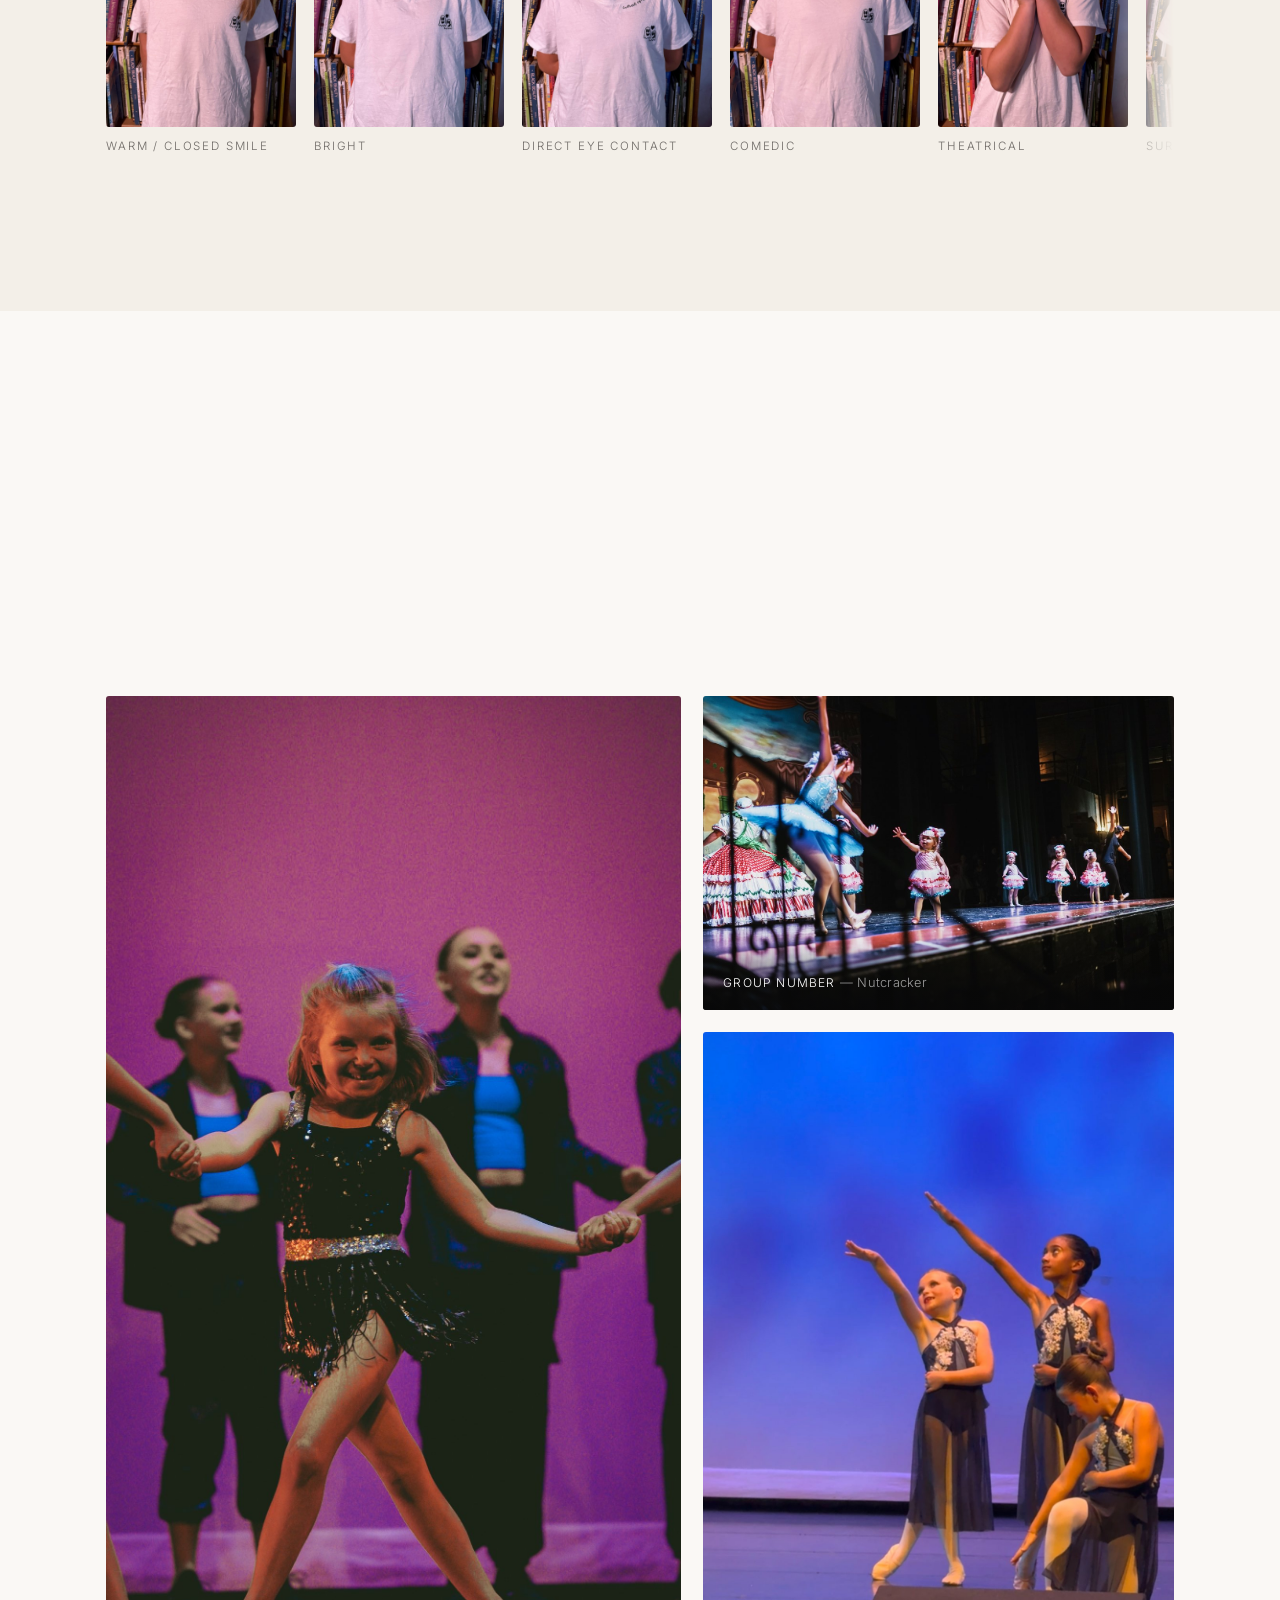
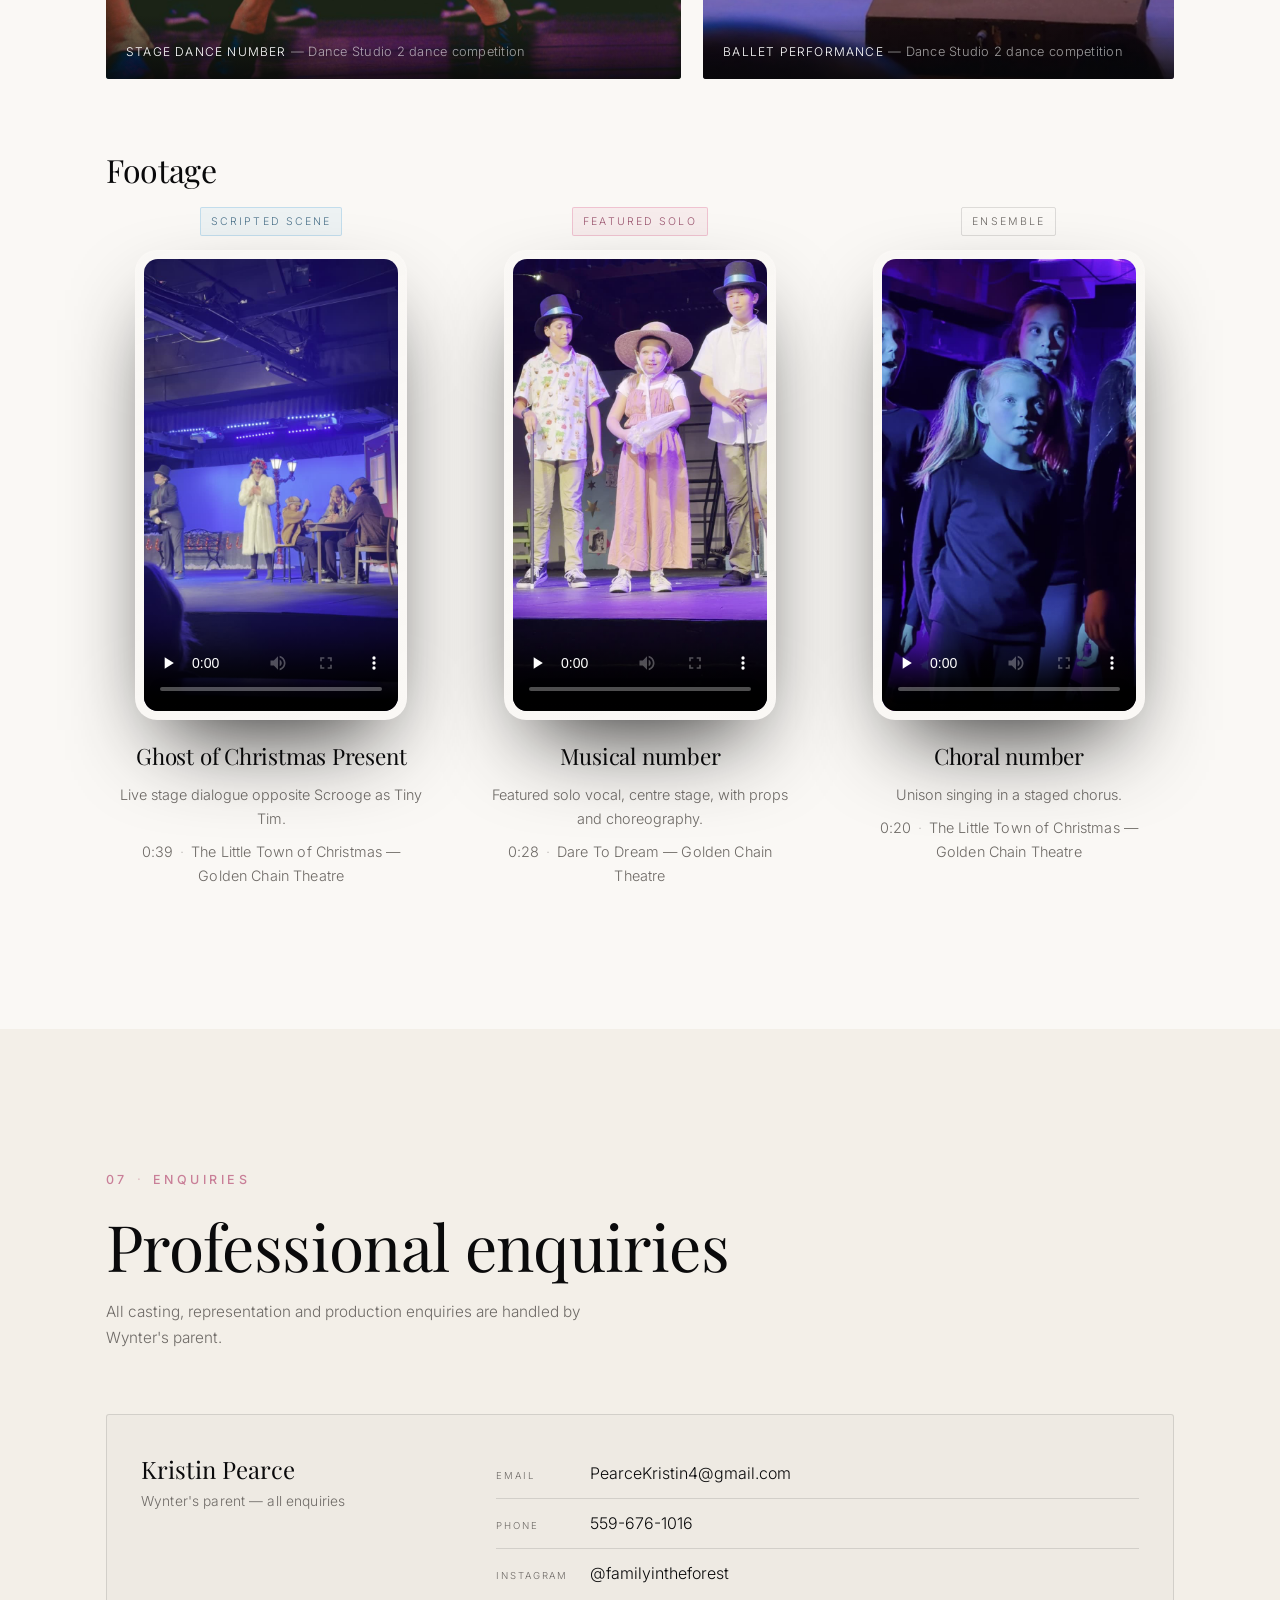
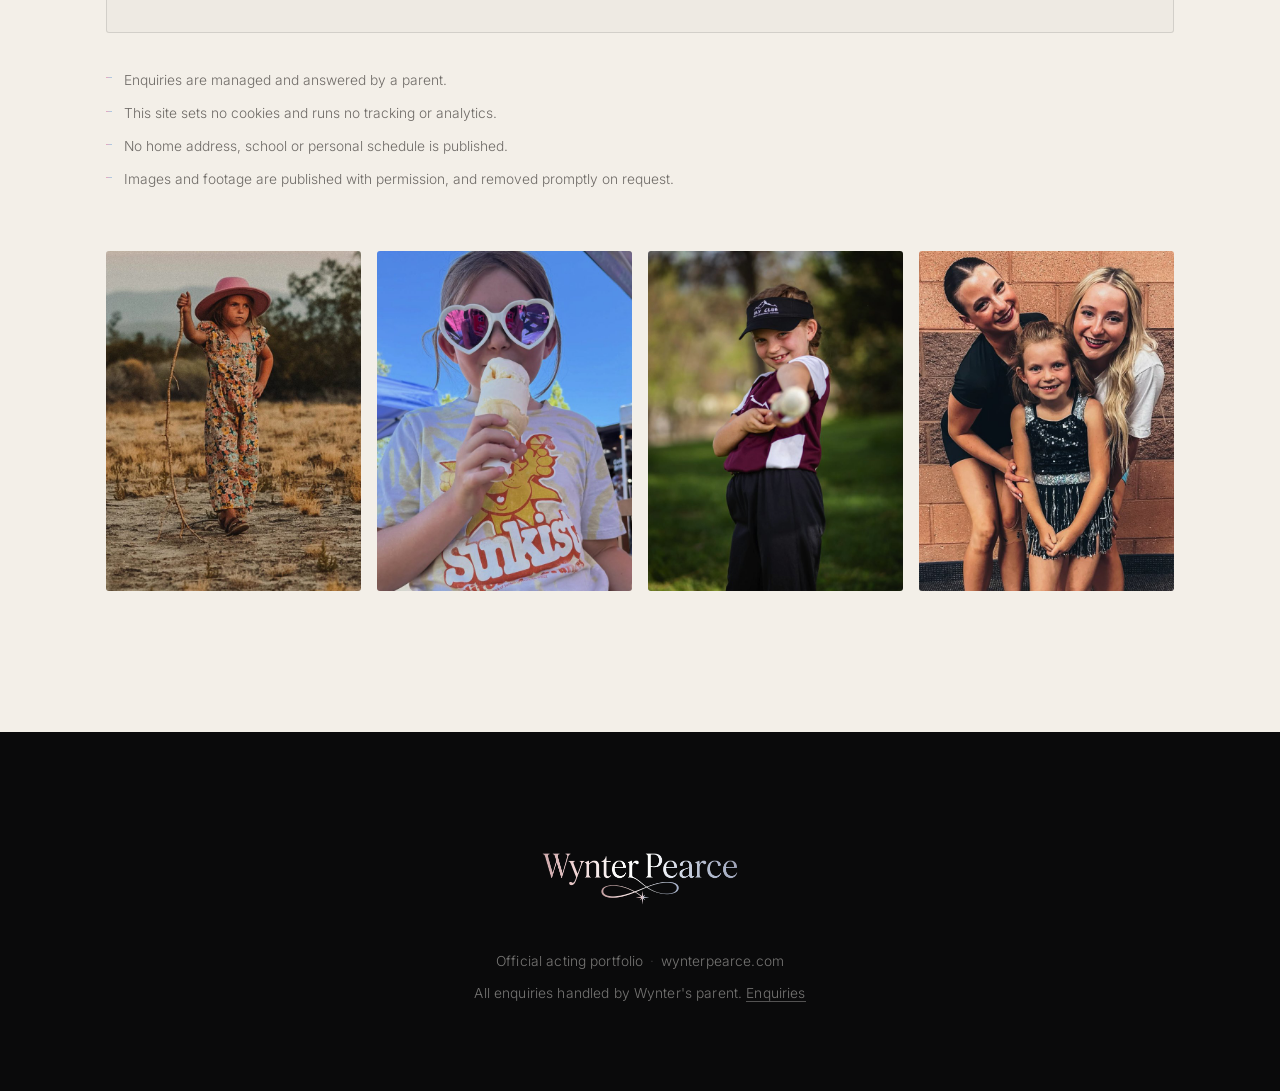
==== commit 911a4bf5: "Photo strip: click to enlarge, drag to browse, arrow controls - strip is now a real scroll container" ====
--- a/index.html
+++ b/index.html
@@ -118,32 +118,49 @@
 
   <!-- ============ PHOTOGRAPHY STRIP ============ -->
   <section class="photostrip" aria-label="Photographs of Wynter Pearce">
-    <div class="photostrip__track">
-      <div class="photostrip__group">
-        <img src="assets/img/strip-01.jpg" alt="Wynter Pearce on stage in a theatrical production" loading="lazy">
-        <img src="assets/img/strip-02.jpg" alt="Wynter Pearce riding a horse" loading="lazy">
-        <img src="assets/img/strip-03.jpg" alt="Wynter Pearce, portrait" loading="lazy">
-        <img src="assets/img/strip-04.jpg" alt="Wynter Pearce riding her bicycle" loading="lazy">
-        <img src="assets/img/strip-05.jpg" alt="Wynter Pearce, portrait" loading="lazy">
-        <img src="assets/img/strip-06.jpg" alt="Wynter Pearce beside a lake" loading="lazy">
-        <img src="assets/img/strip-07.jpg" alt="Wynter Pearce at a festive event" loading="lazy">
-        <img src="assets/img/strip-08.jpg" alt="Wynter Pearce in costume with a parasol" loading="lazy">
-        <img src="assets/img/strip-09.jpg" alt="Wynter Pearce holding flowers" loading="lazy">
-        <img src="assets/img/strip-10.jpg" alt="Wynter Pearce in a group stage number" loading="lazy">
-      </div>
-      <div class="photostrip__group" aria-hidden="true">
-        <img src="assets/img/strip-01.jpg" alt="" loading="lazy">
-        <img src="assets/img/strip-02.jpg" alt="" loading="lazy">
-        <img src="assets/img/strip-03.jpg" alt="" loading="lazy">
-        <img src="assets/img/strip-04.jpg" alt="" loading="lazy">
-        <img src="assets/img/strip-05.jpg" alt="" loading="lazy">
-        <img src="assets/img/strip-06.jpg" alt="" loading="lazy">
-        <img src="assets/img/strip-07.jpg" alt="" loading="lazy">
-        <img src="assets/img/strip-08.jpg" alt="" loading="lazy">
-        <img src="assets/img/strip-09.jpg" alt="" loading="lazy">
-        <img src="assets/img/strip-10.jpg" alt="" loading="lazy">
-      </div>
-    </div>
+    <div class="photostrip__viewport" id="photoStrip" data-strip tabindex="0" role="region"
+         aria-label="Photograph strip. Drag to browse, use the arrow buttons, or press the left and right arrow keys.">
+      <div class="photostrip__track">
+        <button class="photostrip__item" type="button" data-full="assets/img/full-01.jpg" data-caption="On stage in a theatrical production">
+          <img src="assets/img/strip-01.jpg" alt="Wynter Pearce on stage in a theatrical production" loading="lazy">
+        </button>
+        <button class="photostrip__item" type="button" data-full="assets/img/full-02.jpg" data-caption="Riding a horse">
+          <img src="assets/img/strip-02.jpg" alt="Wynter Pearce riding a horse" loading="lazy">
+        </button>
+        <button class="photostrip__item" type="button" data-full="assets/img/full-03.jpg" data-caption="Portrait">
+          <img src="assets/img/strip-03.jpg" alt="Wynter Pearce, portrait" loading="lazy">
+        </button>
+        <button class="photostrip__item" type="button" data-full="assets/img/full-04.jpg" data-caption="Riding her bicycle">
+          <img src="assets/img/strip-04.jpg" alt="Wynter Pearce riding her bicycle" loading="lazy">
+        </button>
+        <button class="photostrip__item" type="button" data-full="assets/img/full-05.jpg" data-caption="Portrait">
+          <img src="assets/img/strip-05.jpg" alt="Wynter Pearce, portrait" loading="lazy">
+        </button>
+        <button class="photostrip__item" type="button" data-full="assets/img/full-06.jpg" data-caption="Beside a lake">
+          <img src="assets/img/strip-06.jpg" alt="Wynter Pearce beside a lake" loading="lazy">
+        </button>
+        <button class="photostrip__item" type="button" data-full="assets/img/full-07.jpg" data-caption="At a festive event">
+          <img src="assets/img/strip-07.jpg" alt="Wynter Pearce at a festive event" loading="lazy">
+        </button>
+        <button class="photostrip__item" type="button" data-full="assets/img/full-08.jpg" data-caption="In costume with a parasol">
+          <img src="assets/img/strip-08.jpg" alt="Wynter Pearce in costume with a parasol" loading="lazy">
+        </button>
+        <button class="photostrip__item" type="button" data-full="assets/img/full-09.jpg" data-caption="Holding flowers">
+          <img src="assets/img/strip-09.jpg" alt="Wynter Pearce holding flowers" loading="lazy">
+        </button>
+        <button class="photostrip__item" type="button" data-full="assets/img/full-10.jpg" data-caption="In a group stage number">
+          <img src="assets/img/strip-10.jpg" alt="Wynter Pearce in a group stage number" loading="lazy">
+        </button>
+      </div>
+    </div>
+
+    <button class="photostrip__nav photostrip__nav--prev" type="button" data-strip-prev aria-label="Browse back through the photographs">
+      <svg viewBox="0 0 24 24" fill="none" stroke="currentColor" stroke-width="1.6" stroke-linecap="round" stroke-linejoin="round" aria-hidden="true"><path d="M14.5 5.5L8 12l6.5 6.5"/></svg>
+    </button>
+    <button class="photostrip__nav photostrip__nav--next" type="button" data-strip-next aria-label="Browse forward through the photographs">
+      <svg viewBox="0 0 24 24" fill="none" stroke="currentColor" stroke-width="1.6" stroke-linecap="round" stroke-linejoin="round" aria-hidden="true"><path d="M9.5 5.5L16 12l-6.5 6.5"/></svg>
+    </button>
+    <p class="photostrip__hint">Drag, or use the arrows, to browse &mdash; click a photograph to view it full size</p>
   </section>
 
   <!-- ============ ABOUT ============ -->
@@ -503,6 +520,22 @@
   </div>
 </footer>
 
+<div class="lightbox" id="lightbox" role="dialog" aria-modal="true" aria-label="Photograph viewer" hidden>
+  <button class="lightbox__btn lightbox__close" type="button" data-lb-close aria-label="Close the photograph viewer">
+    <svg viewBox="0 0 24 24" fill="none" stroke="currentColor" stroke-width="1.6" stroke-linecap="round" aria-hidden="true"><path d="M6 6l12 12M18 6L6 18"/></svg>
+  </button>
+  <button class="lightbox__btn lightbox__prev" type="button" data-lb-prev aria-label="Previous photograph">
+    <svg viewBox="0 0 24 24" fill="none" stroke="currentColor" stroke-width="1.6" stroke-linecap="round" stroke-linejoin="round" aria-hidden="true"><path d="M14.5 5.5L8 12l6.5 6.5"/></svg>
+  </button>
+  <button class="lightbox__btn lightbox__next" type="button" data-lb-next aria-label="Next photograph">
+    <svg viewBox="0 0 24 24" fill="none" stroke="currentColor" stroke-width="1.6" stroke-linecap="round" stroke-linejoin="round" aria-hidden="true"><path d="M9.5 5.5L16 12l-6.5 6.5"/></svg>
+  </button>
+  <figure class="lightbox__figure">
+    <img class="lightbox__img" alt="">
+    <figcaption class="lightbox__cap"></figcaption>
+  </figure>
+</div>
+
 <script type="application/ld+json">
 {
   "@context": "https://schema.org",
--- a/assets/css/styles.css
+++ b/assets/css/styles.css
@@ -197,23 +197,82 @@
 /* ---------- photography strip ---------- */
 .photostrip{
   --stripgap:clamp(8px,1.2vw,16px);
-  position:relative; overflow:hidden; background:var(--ink);
-  padding:clamp(16px,2.2vw,26px) 0;
-}
-.photostrip__track{
-  display:flex; gap:var(--stripgap); width:max-content;
-  animation:stripScroll 110s linear infinite; will-change:transform;
-}
-.photostrip__group{display:flex; gap:var(--stripgap)}
-.photostrip__group img{
-  height:clamp(240px,30vw,440px); width:auto; display:block;
-  border-radius:3px; object-fit:cover;
-}
-@keyframes stripScroll{
-  from{transform:translate3d(0,0,0)}
-  to{transform:translate3d(-50%,0,0)}
-}
-.photostrip:hover .photostrip__track{animation-play-state:paused}
+  position:relative; background:var(--ink);
+  padding:clamp(16px,2.2vw,26px) 0 clamp(10px,1.6vw,18px);
+}
+.photostrip__viewport{
+  overflow-x:auto; overflow-y:hidden; cursor:grab;
+  scrollbar-width:none; -ms-overflow-style:none;
+}
+.photostrip__viewport::-webkit-scrollbar{display:none}
+.photostrip__viewport.is-dragging{cursor:grabbing}
+.photostrip__viewport:focus-visible{outline:1px solid var(--ice); outline-offset:-2px}
+.photostrip__track{display:flex; gap:var(--stripgap); width:max-content}
+.photostrip__item{
+  flex:0 0 auto; padding:0; border:0; background:none; cursor:zoom-in;
+  border-radius:3px; overflow:hidden; line-height:0; display:block;
+  transition:opacity .35s ease;
+}
+.photostrip__item img{
+  height:clamp(240px,30vw,440px); width:auto; display:block; object-fit:cover;
+  transition:transform .7s cubic-bezier(.2,.7,.2,1), filter .5s ease;
+}
+.photostrip__item:hover img{transform:scale(1.035); filter:brightness(1.06)}
+.photostrip__item:focus-visible{outline:1px solid var(--ice); outline-offset:3px}
+.photostrip__nav{
+  position:absolute; top:50%; margin-top:clamp(-30px,-2.4vw,-14px); z-index:3;
+  width:46px; height:46px; border-radius:50%; display:none; place-items:center;
+  border:1px solid rgba(250,248,245,.34); background:rgba(10,10,11,.62);
+  backdrop-filter:blur(8px); color:#fff; cursor:pointer;
+  opacity:0; transition:opacity .3s ease, background .3s ease, transform .3s ease;
+}
+.js .photostrip__nav{display:grid}
+.photostrip__nav svg{width:22px; height:22px}
+.photostrip__nav--prev{left:clamp(10px,2vw,26px)}
+.photostrip__nav--next{right:clamp(10px,2vw,26px)}
+.photostrip:hover .photostrip__nav,
+.photostrip__nav:focus-visible,
+.photostrip__viewport:focus-visible ~ .photostrip__nav{opacity:1}
+.photostrip__nav:hover{background:rgba(10,10,11,.85); transform:scale(1.06)}
+.photostrip__hint{
+  display:none; margin:0; padding:12px var(--gut) 0; text-align:center;
+  font-size:.7rem; letter-spacing:.14em; text-transform:uppercase;
+  color:rgba(250,248,245,.4);
+}
+.js .photostrip__hint{display:block}
+@media (hover:none){
+  .photostrip__nav{opacity:1}
+  .photostrip__item{cursor:pointer}
+}
+
+/* ---------- lightbox ---------- */
+.lightbox{
+  position:fixed; inset:0; z-index:120; background:rgba(8,8,9,.95);
+  display:grid; place-items:center; padding:clamp(56px,7vw,88px) clamp(16px,6vw,88px);
+}
+.lightbox[hidden]{display:none}
+.lightbox__figure{margin:0; display:grid; gap:16px; justify-items:center; max-width:100%; max-height:100%}
+.lightbox__img{
+  max-width:100%; max-height:calc(100vh - 200px); width:auto; height:auto;
+  border-radius:3px; box-shadow:0 40px 90px -30px rgba(0,0,0,.9);
+  background:rgba(250,248,245,.04);
+}
+.lightbox__cap{
+  color:rgba(250,248,245,.72); font-size:.78rem; letter-spacing:.14em; text-transform:uppercase;
+}
+.lightbox__btn{
+  position:absolute; width:46px; height:46px; border-radius:50%; display:grid; place-items:center;
+  border:1px solid rgba(250,248,245,.32); background:rgba(250,248,245,.07); color:#fff; cursor:pointer;
+  transition:background .25s ease, transform .25s ease;
+}
+.lightbox__btn svg{width:22px; height:22px}
+.lightbox__btn:hover{background:rgba(250,248,245,.18)}
+.lightbox__close{top:clamp(14px,3vw,28px); right:clamp(14px,3vw,28px)}
+.lightbox__prev{left:clamp(10px,2.5vw,34px); top:50%; transform:translateY(-50%)}
+.lightbox__prev:hover{transform:translateY(-50%) scale(1.06)}
+.lightbox__next{right:clamp(10px,2.5vw,34px); top:50%; transform:translateY(-50%)}
+.lightbox__next:hover{transform:translateY(-50%) scale(1.06)}
+body.lb-open{overflow:hidden}
 
 /* ---------- casting profile ---------- */
 .castprofile{
@@ -552,8 +611,8 @@
 @media (prefers-reduced-motion:reduce){
   html{scroll-behavior:auto}
   .js .reveal{opacity:1; transform:none; transition:none}
-  .photostrip{overflow-x:auto; -webkit-overflow-scrolling:touch}
-  .photostrip__track{animation:none}
+  .photostrip__item img{transition:none}
+  .photostrip__item:hover img{transform:none}
   .scrollcue span{animation:none}
   .strip figure:hover img{transform:none}
 }
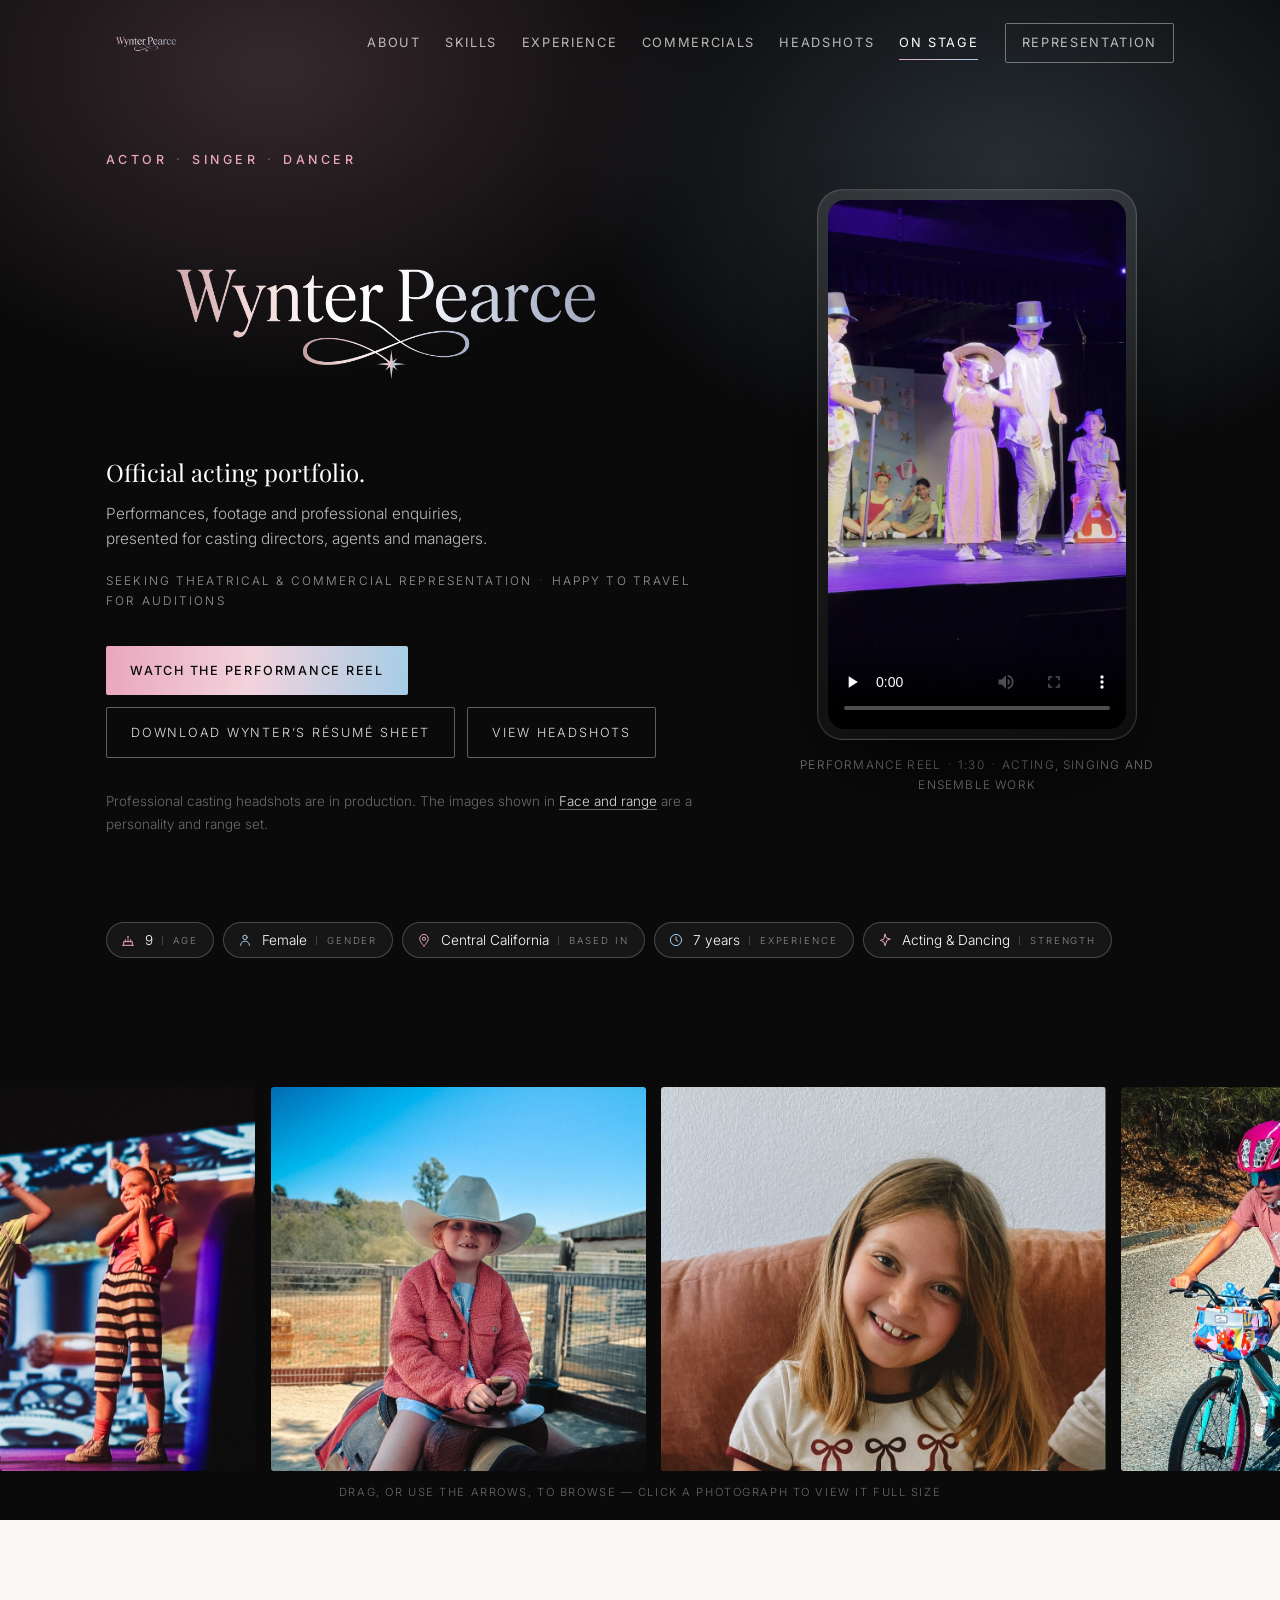
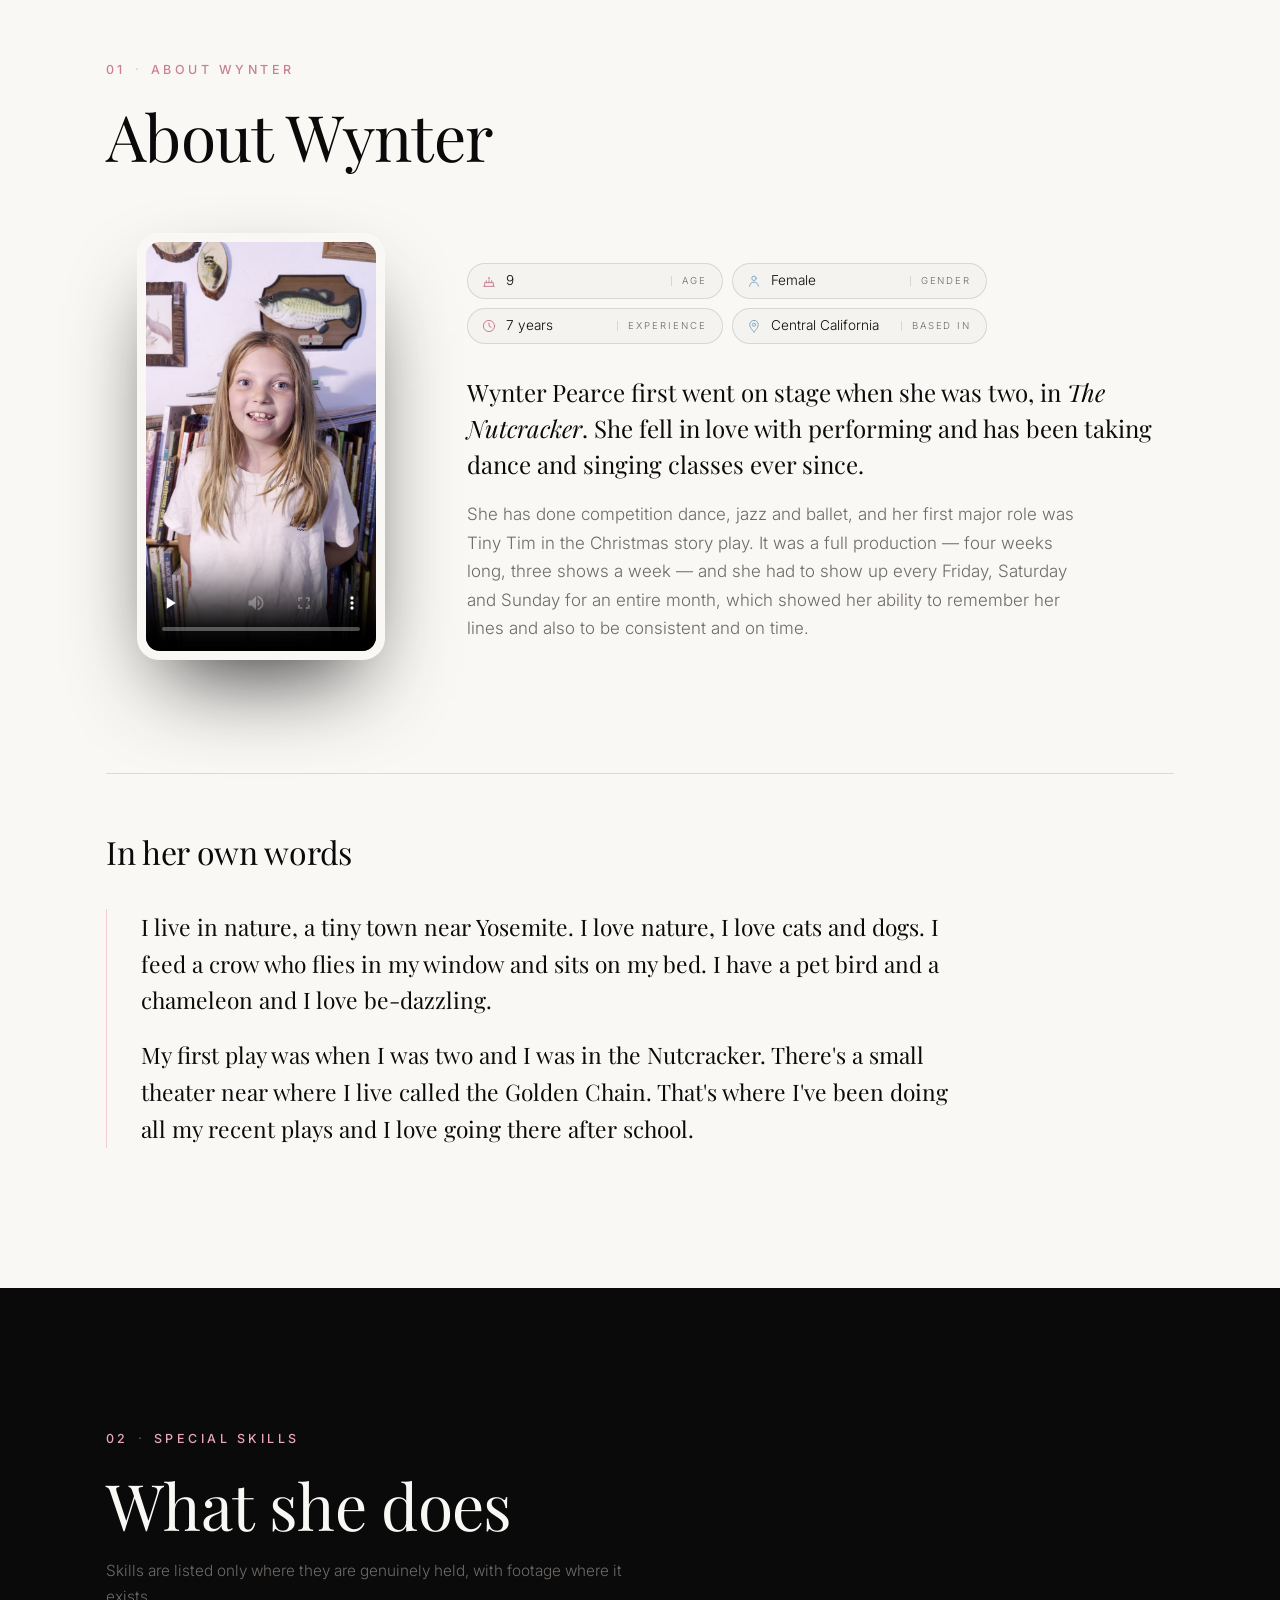
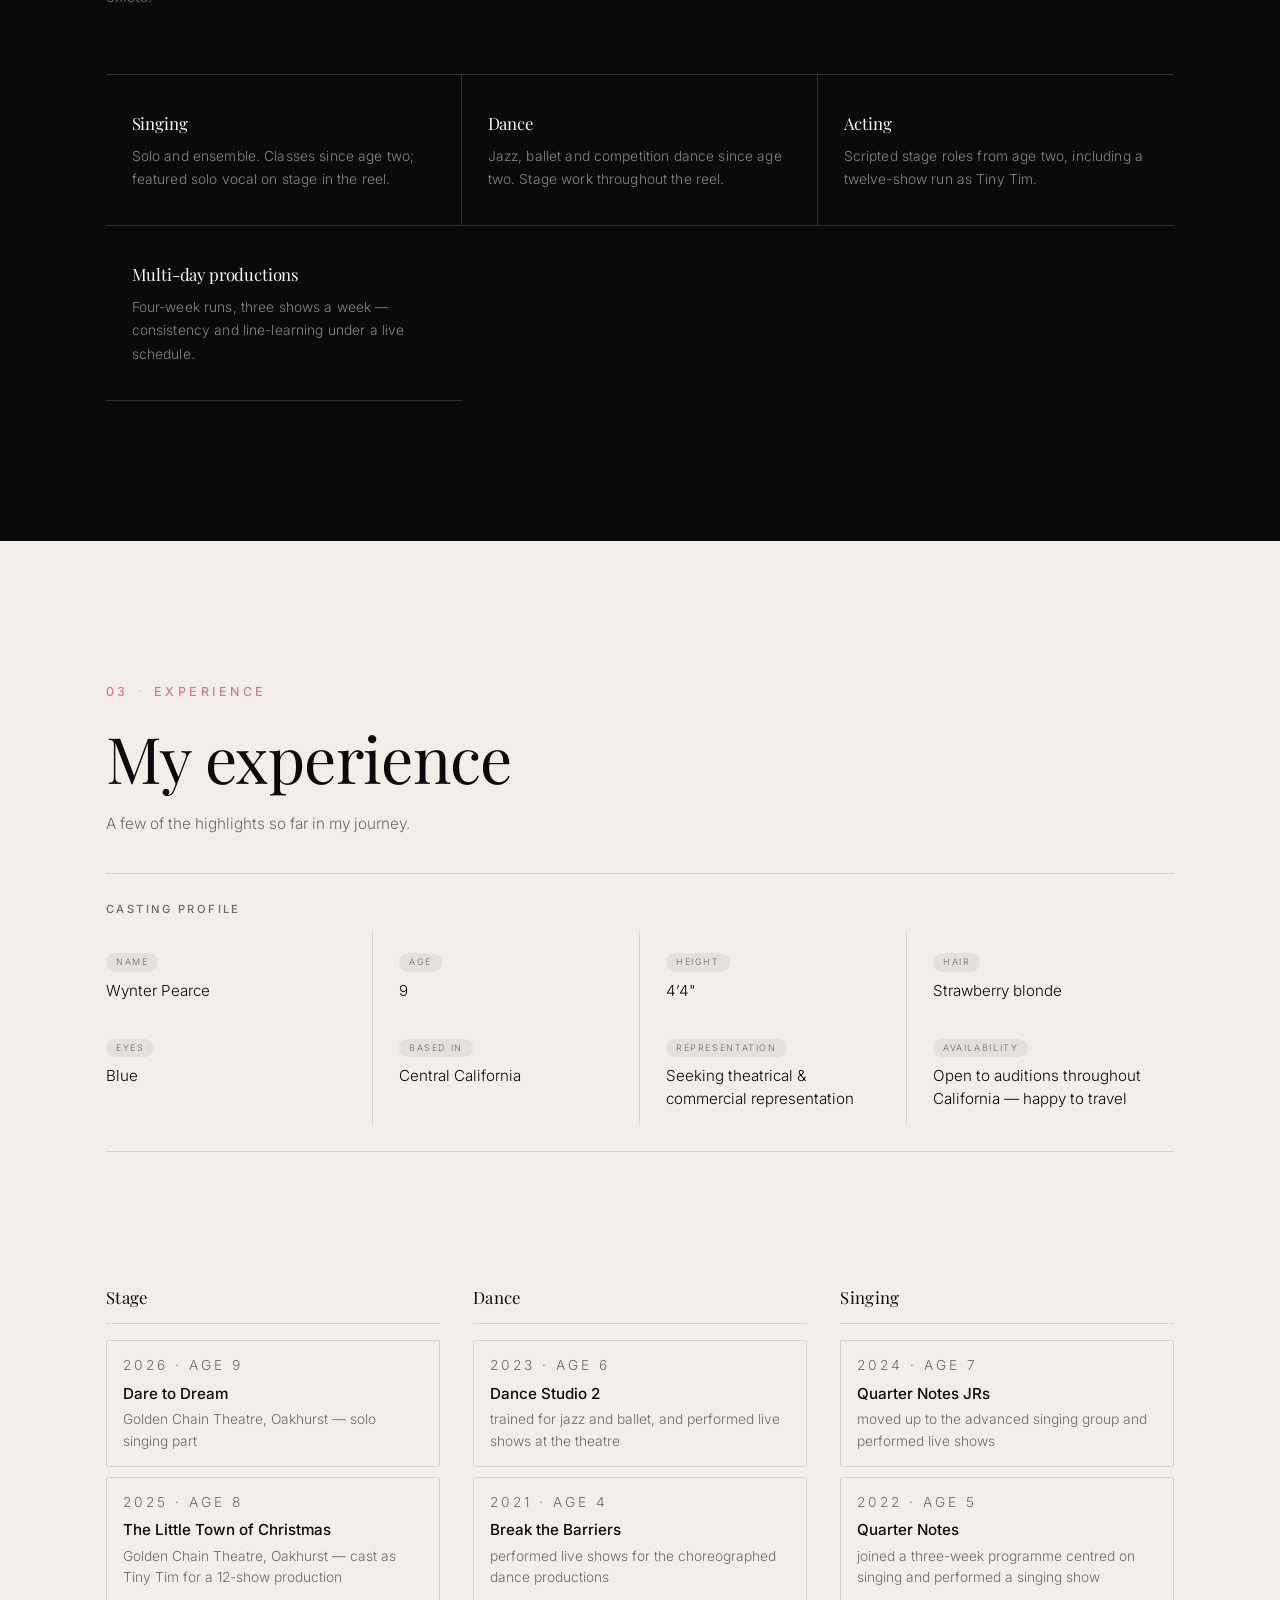
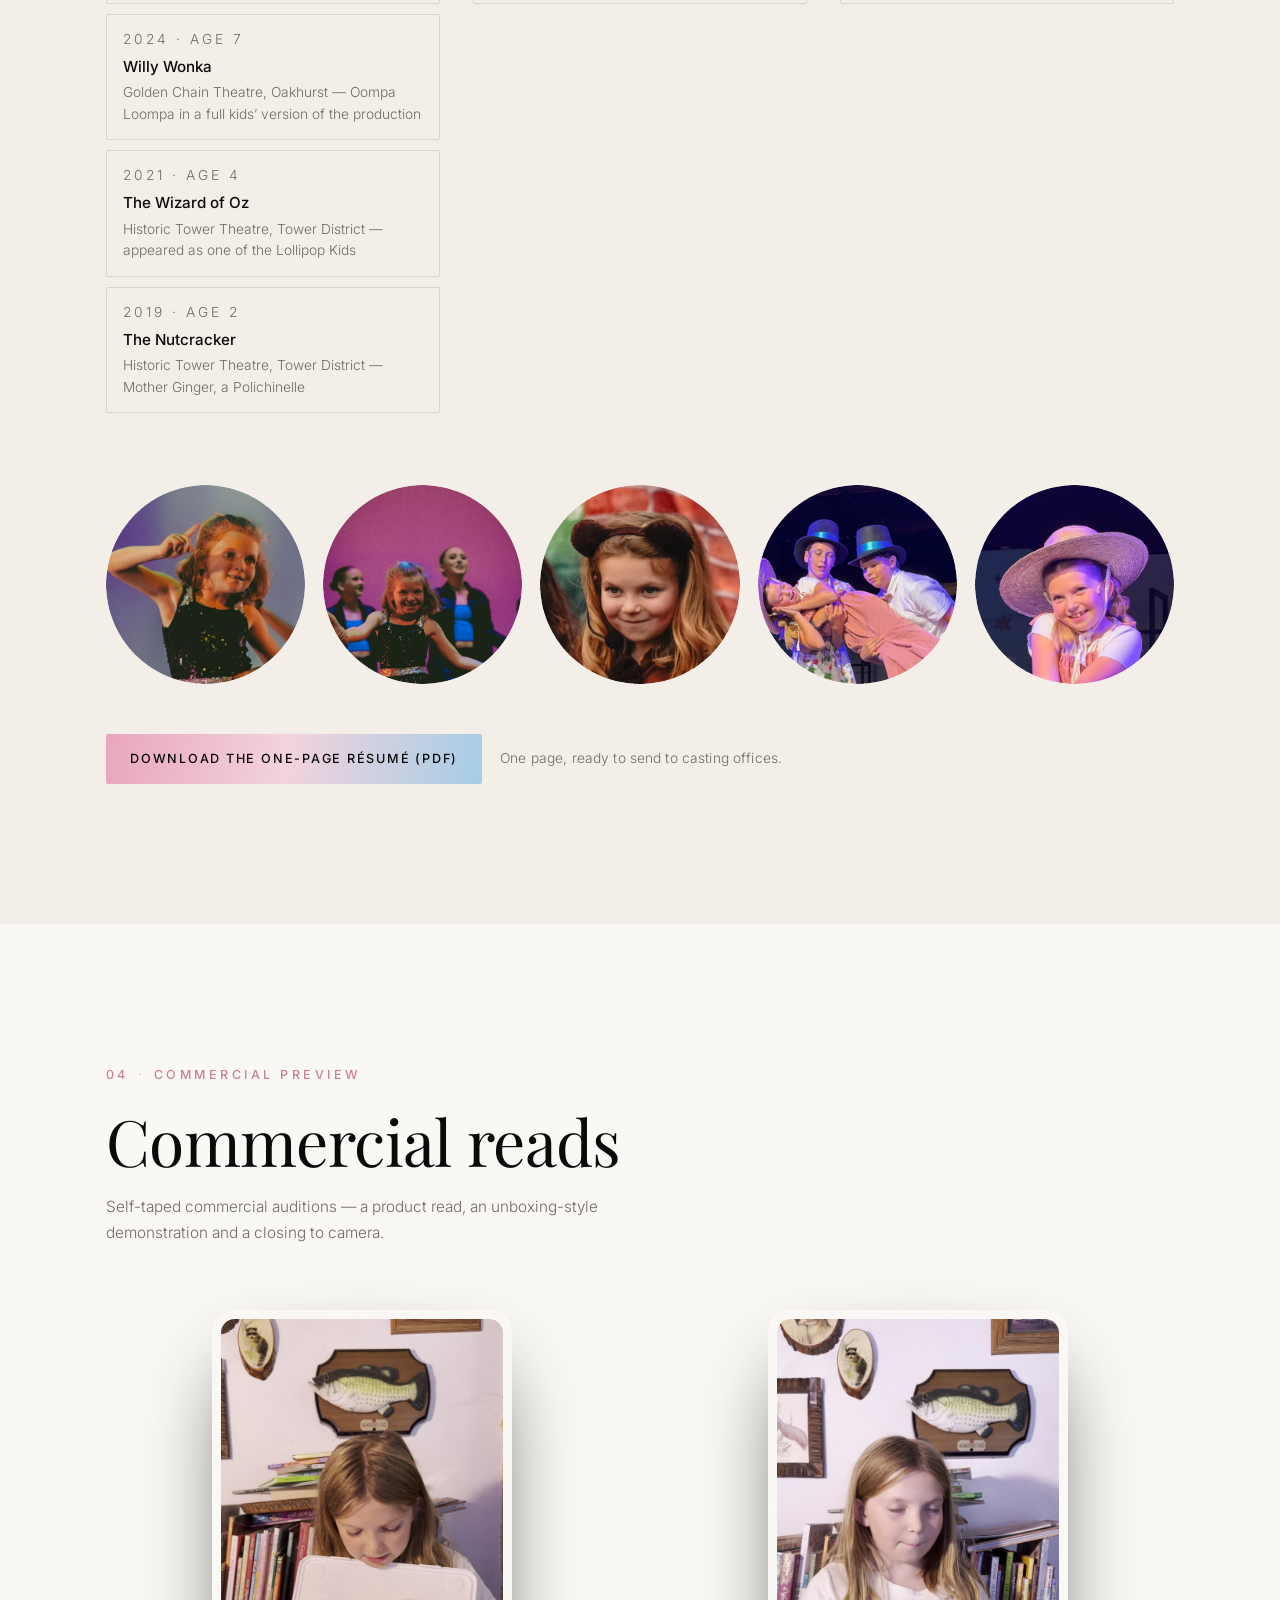
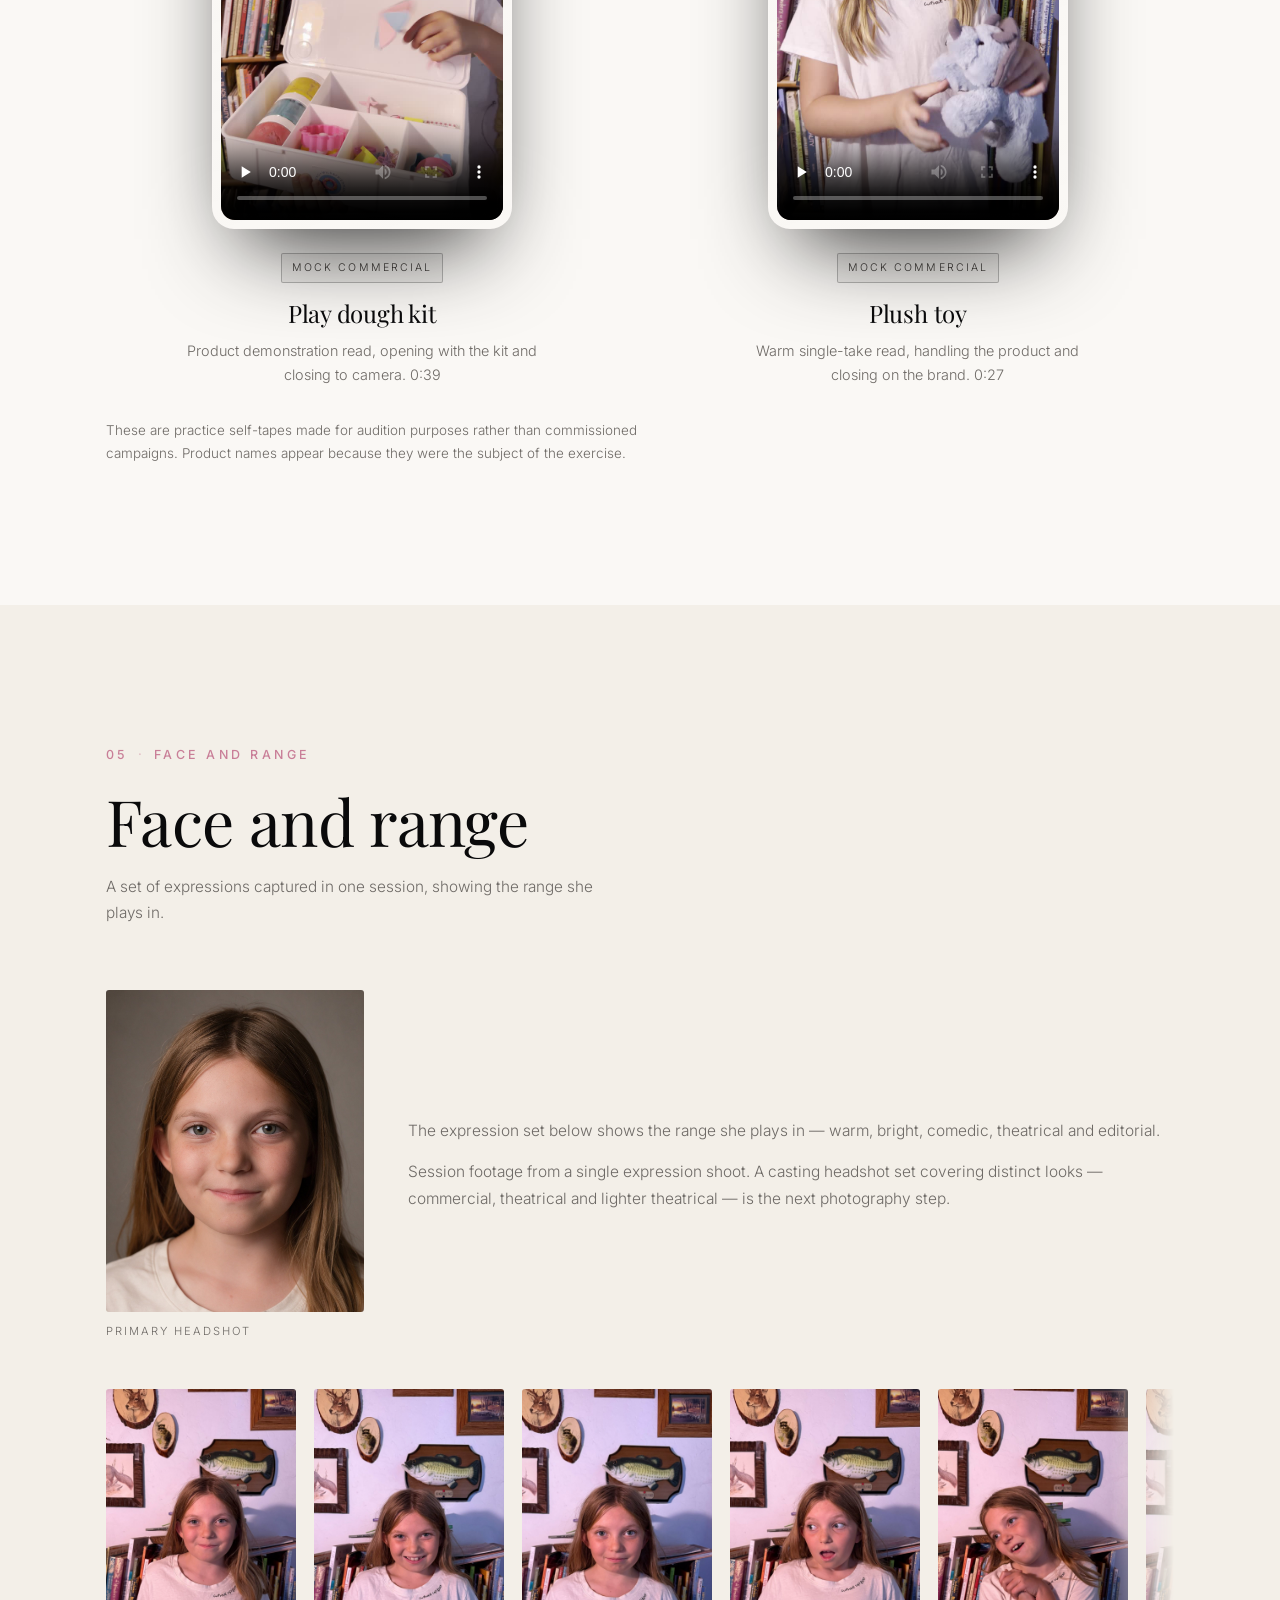
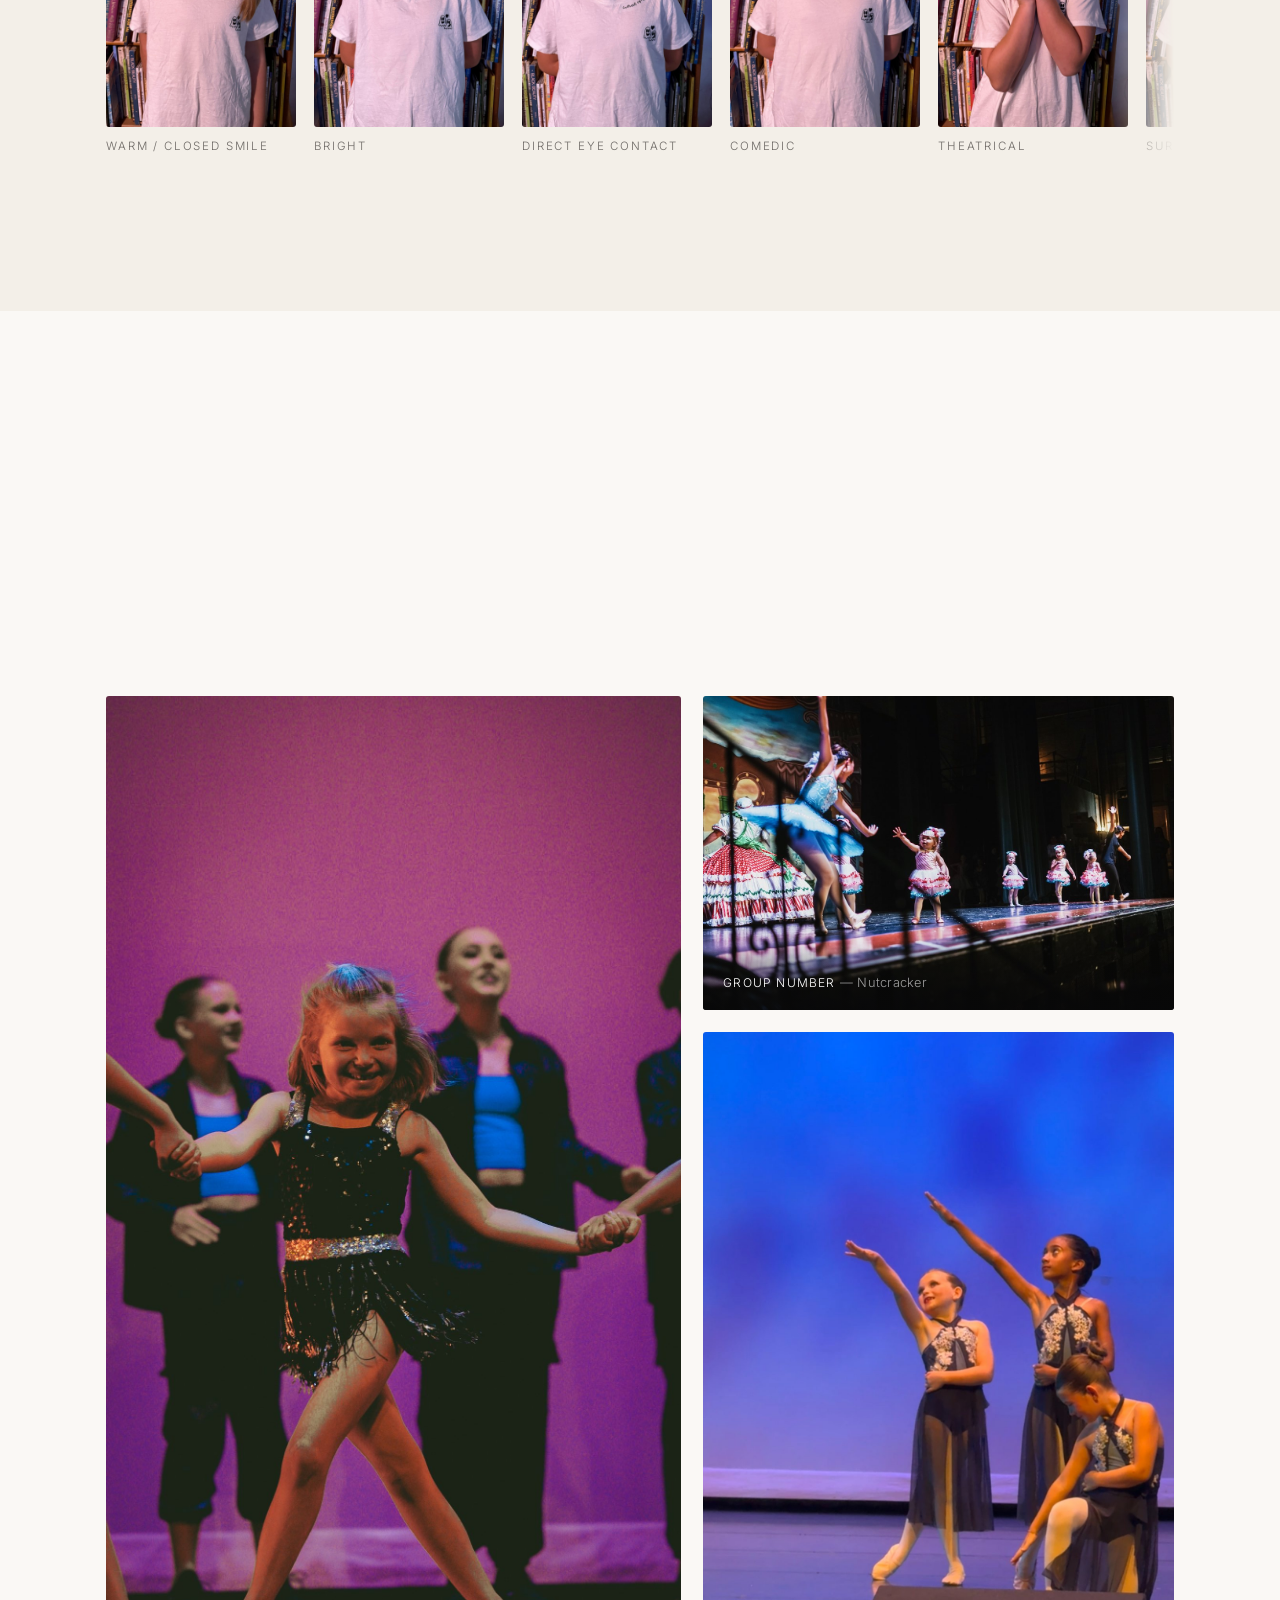
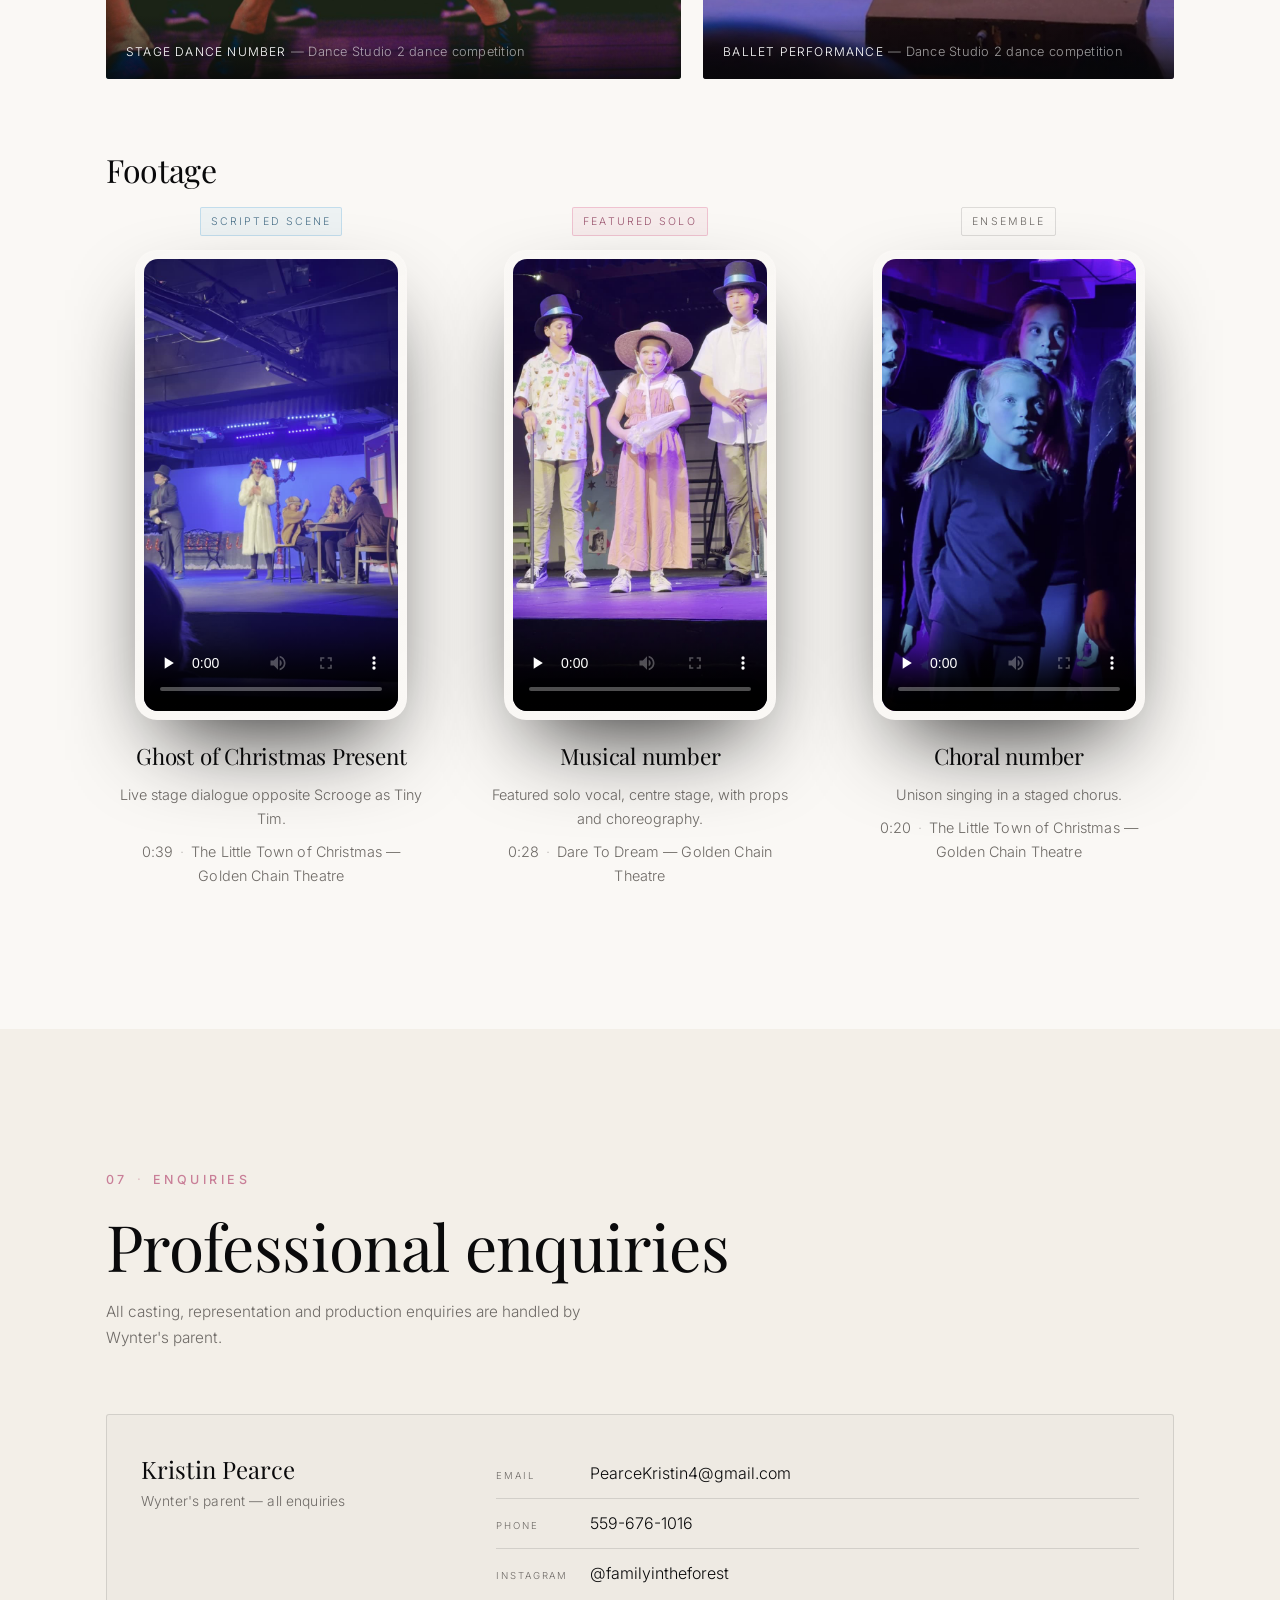
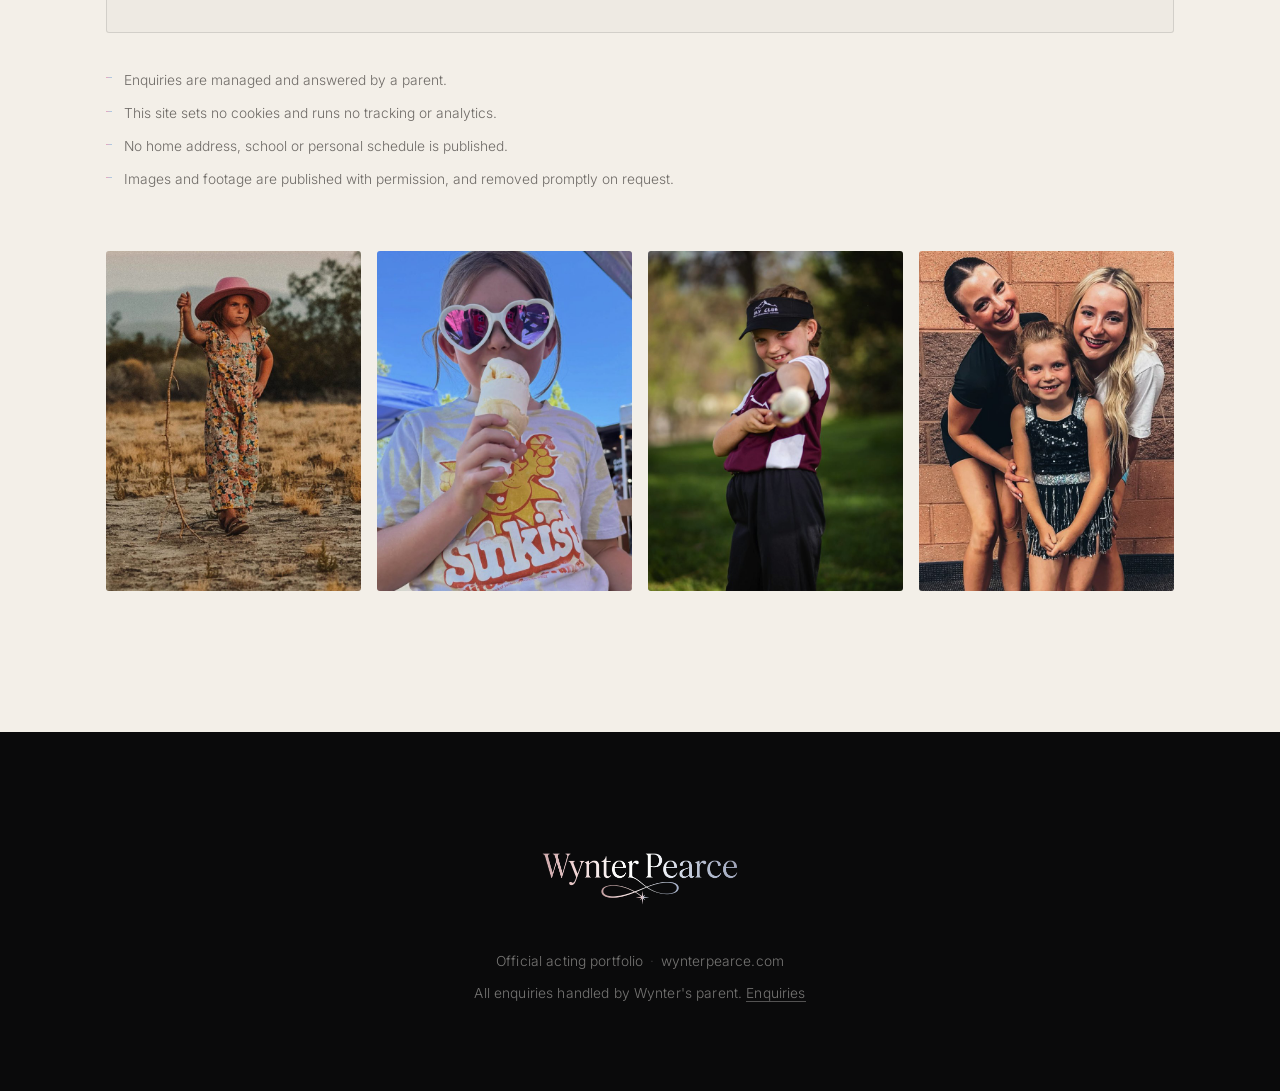
==== commit f8c3c770: "Add the representation and casting page for agency submissions - new page at /representation: headsh" ====
--- a/index.html
+++ b/index.html
@@ -3,16 +3,16 @@
 <head>
 <meta charset="utf-8">
 <meta name="viewport" content="width=device-width, initial-scale=1">
-<title>Wynter Pearce — Actor</title>
-<meta name="description" content="Official acting portfolio of Wynter Pearce, age 9. Stage, dance and singing experience, performance footage, photography and professional enquiries managed by her parent.">
+<title>Wynter Pearce — Child Actor, Singer &amp; Dancer | Central California</title>
+<meta name="description" content="Official portfolio of Wynter Pearce, a nine-year-old child actor, singer and dancer in Central California. Performance reel, commercial audition samples, photographs, credits and a downloadable résumé.">
 <link rel="canonical" href="https://wynterpearce.com/">
 <meta name="theme-color" content="#0A0A0B">
 <script>document.documentElement.className += ' js';</script>
 <meta name="robots" content="index, follow">
 
 <meta property="og:type" content="profile">
-<meta property="og:title" content="Wynter Pearce — Actor">
-<meta property="og:description" content="Official acting portfolio of Wynter Pearce. Stage, dance and singing experience, performance footage and professional enquiries.">
+<meta property="og:title" content="Wynter Pearce — Child Actor, Singer &amp; Dancer">
+<meta property="og:description" content="Young theatre and commercial performer in Central California. Performance reel, commercial audition samples, photographs and credits.">
 <meta property="og:url" content="https://wynterpearce.com/">
 <meta property="og:image" content="https://wynterpearce.com/assets/img/og-card.jpg">
 <meta property="og:image:width" content="1200">
@@ -46,7 +46,7 @@
       <a href="#commercials">Commercials</a>
       <a href="#headshots">Headshots</a>
       <a href="#performances">On stage</a>
-      <a href="#contact" class="nav__cta">Enquiries</a>
+      <a href="representation/" class="nav__cta">Representation</a>
     </nav>
     <button class="menu-btn" id="menuBtn" type="button" aria-expanded="false" aria-controls="primaryNav">
       <span class="menu-btn__label">Menu</span>
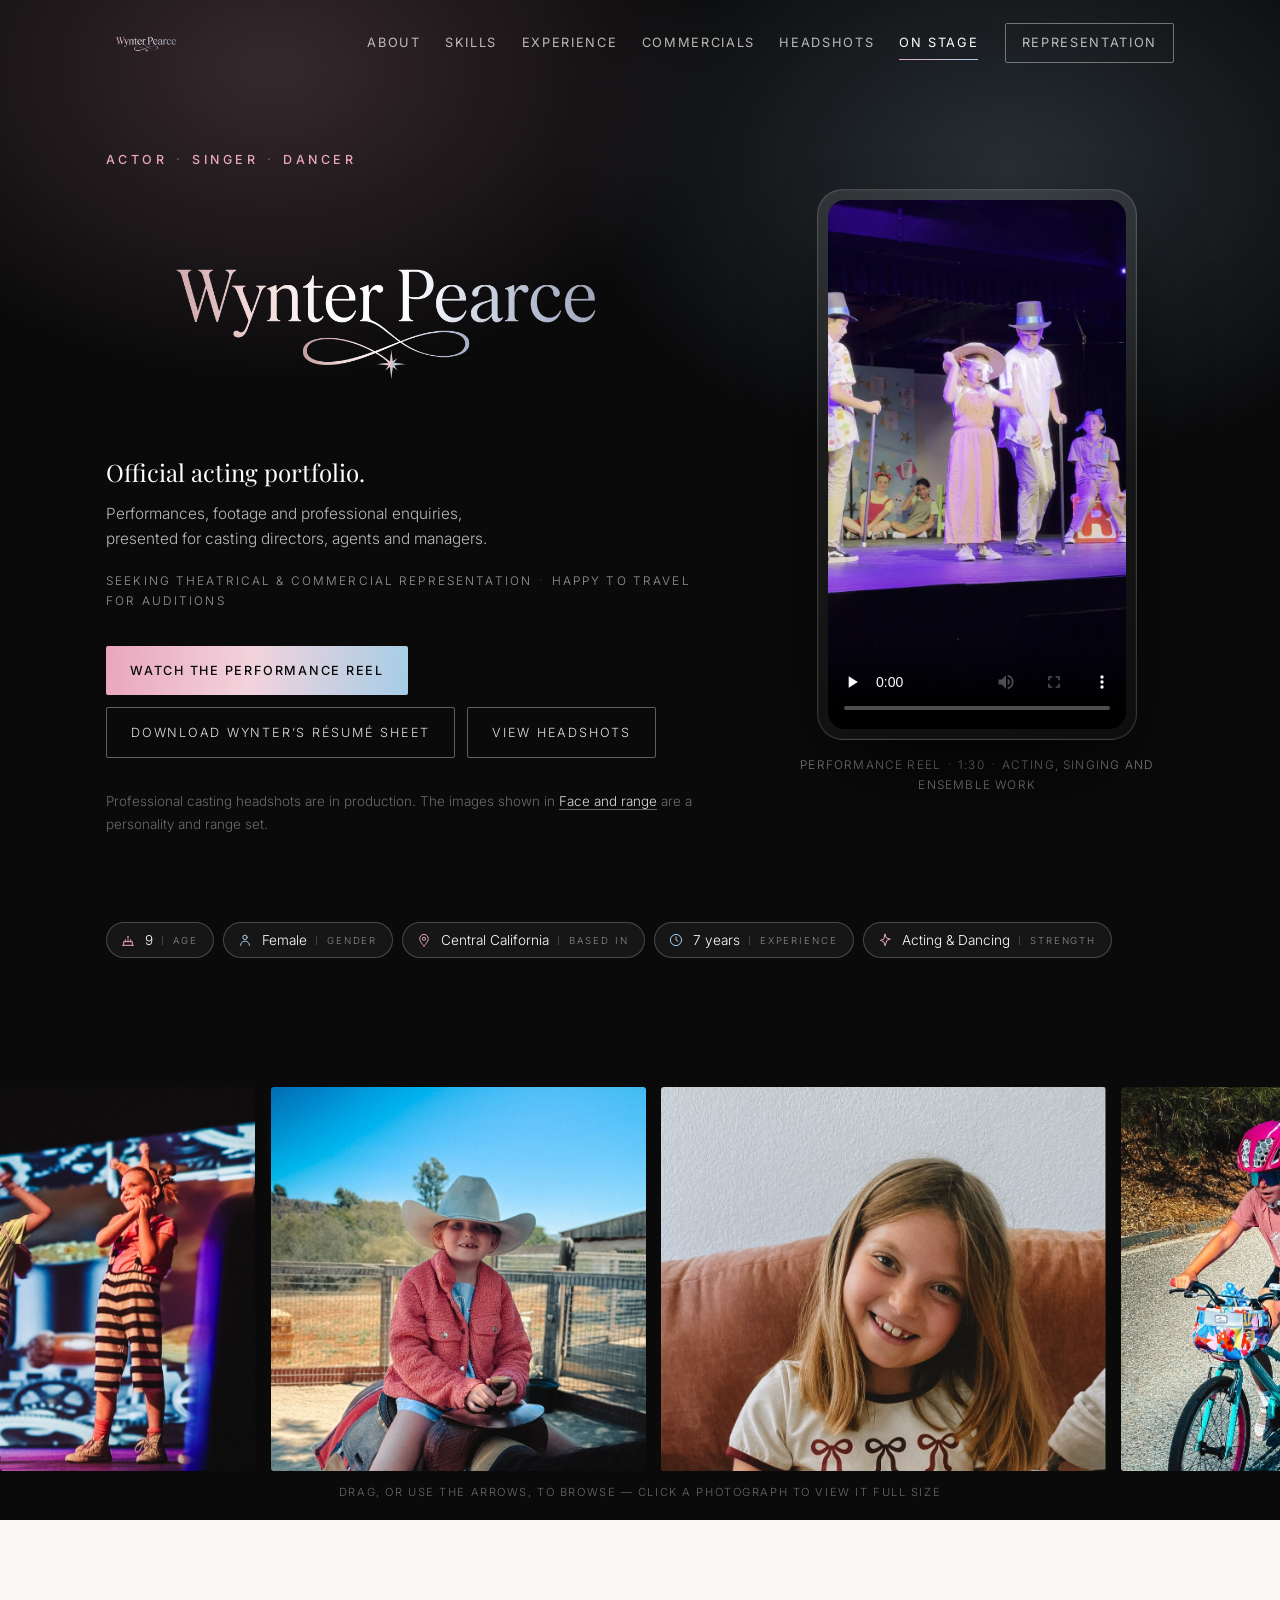
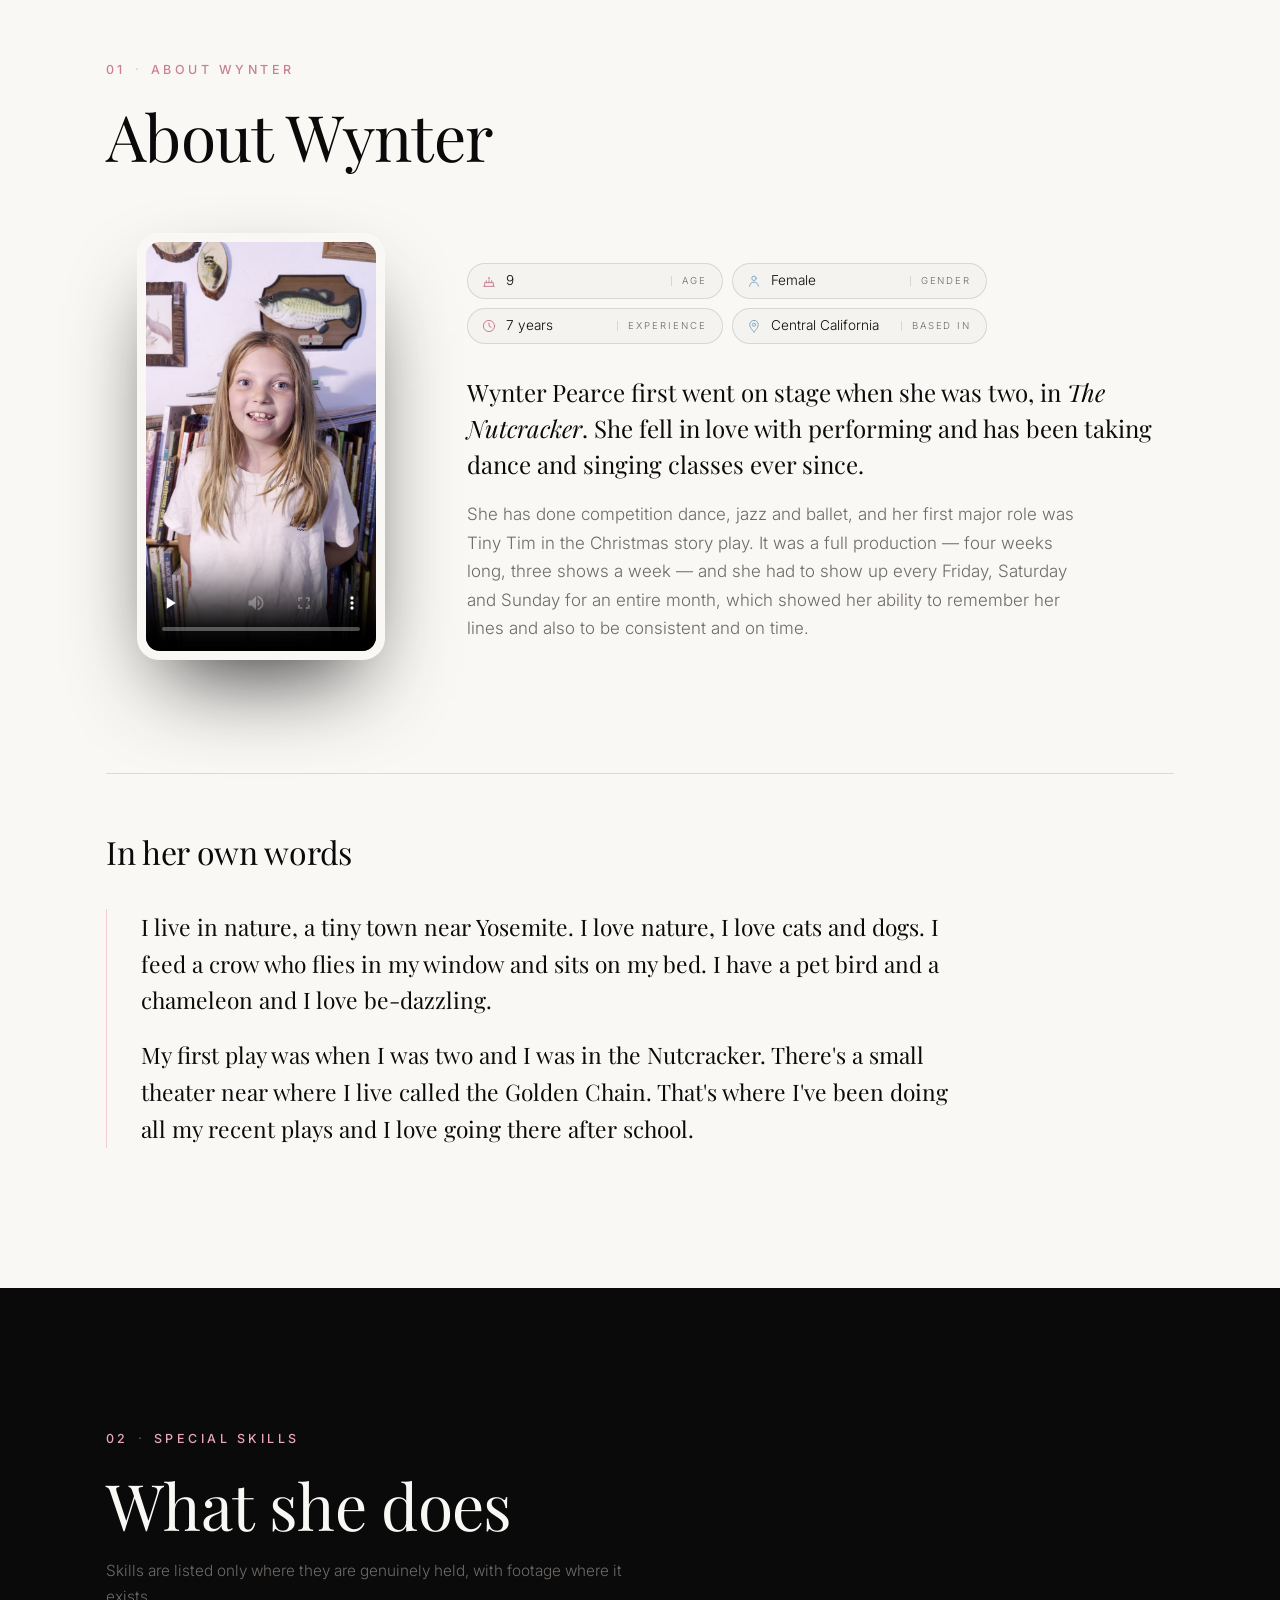
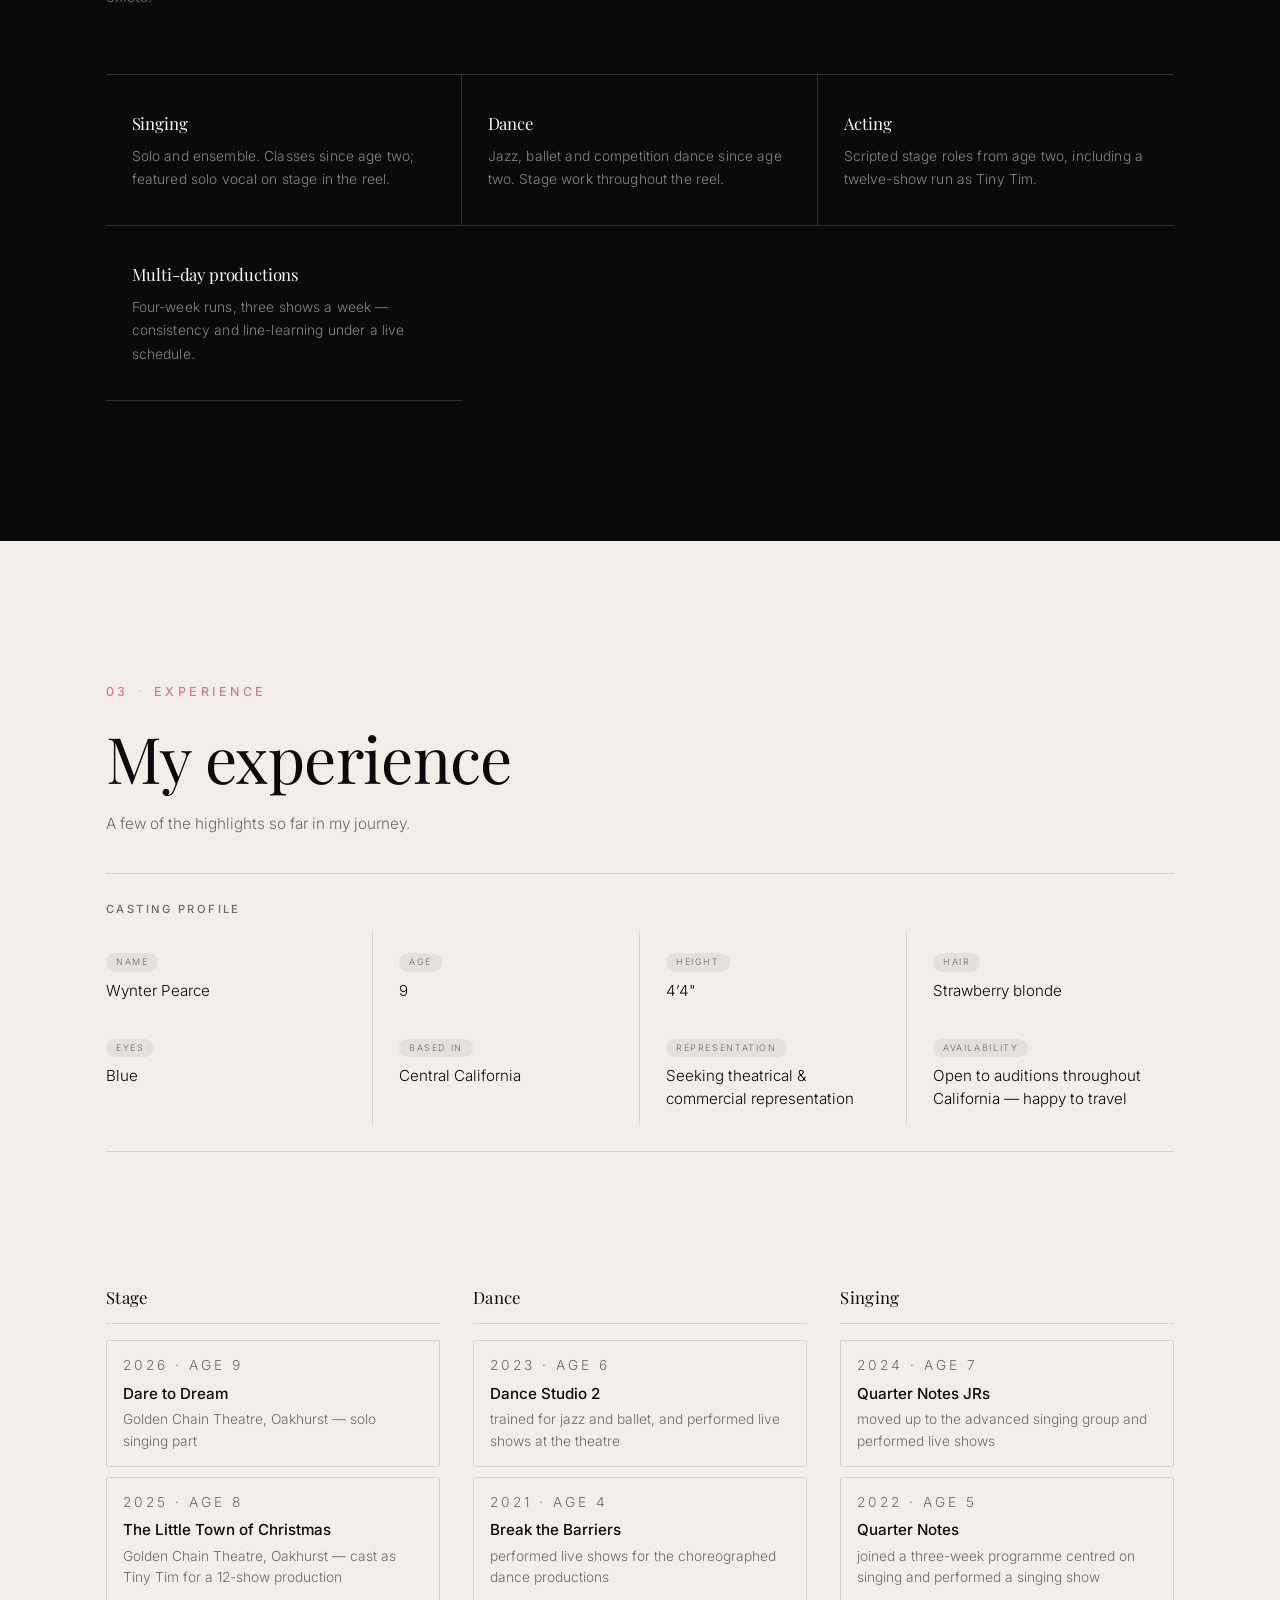
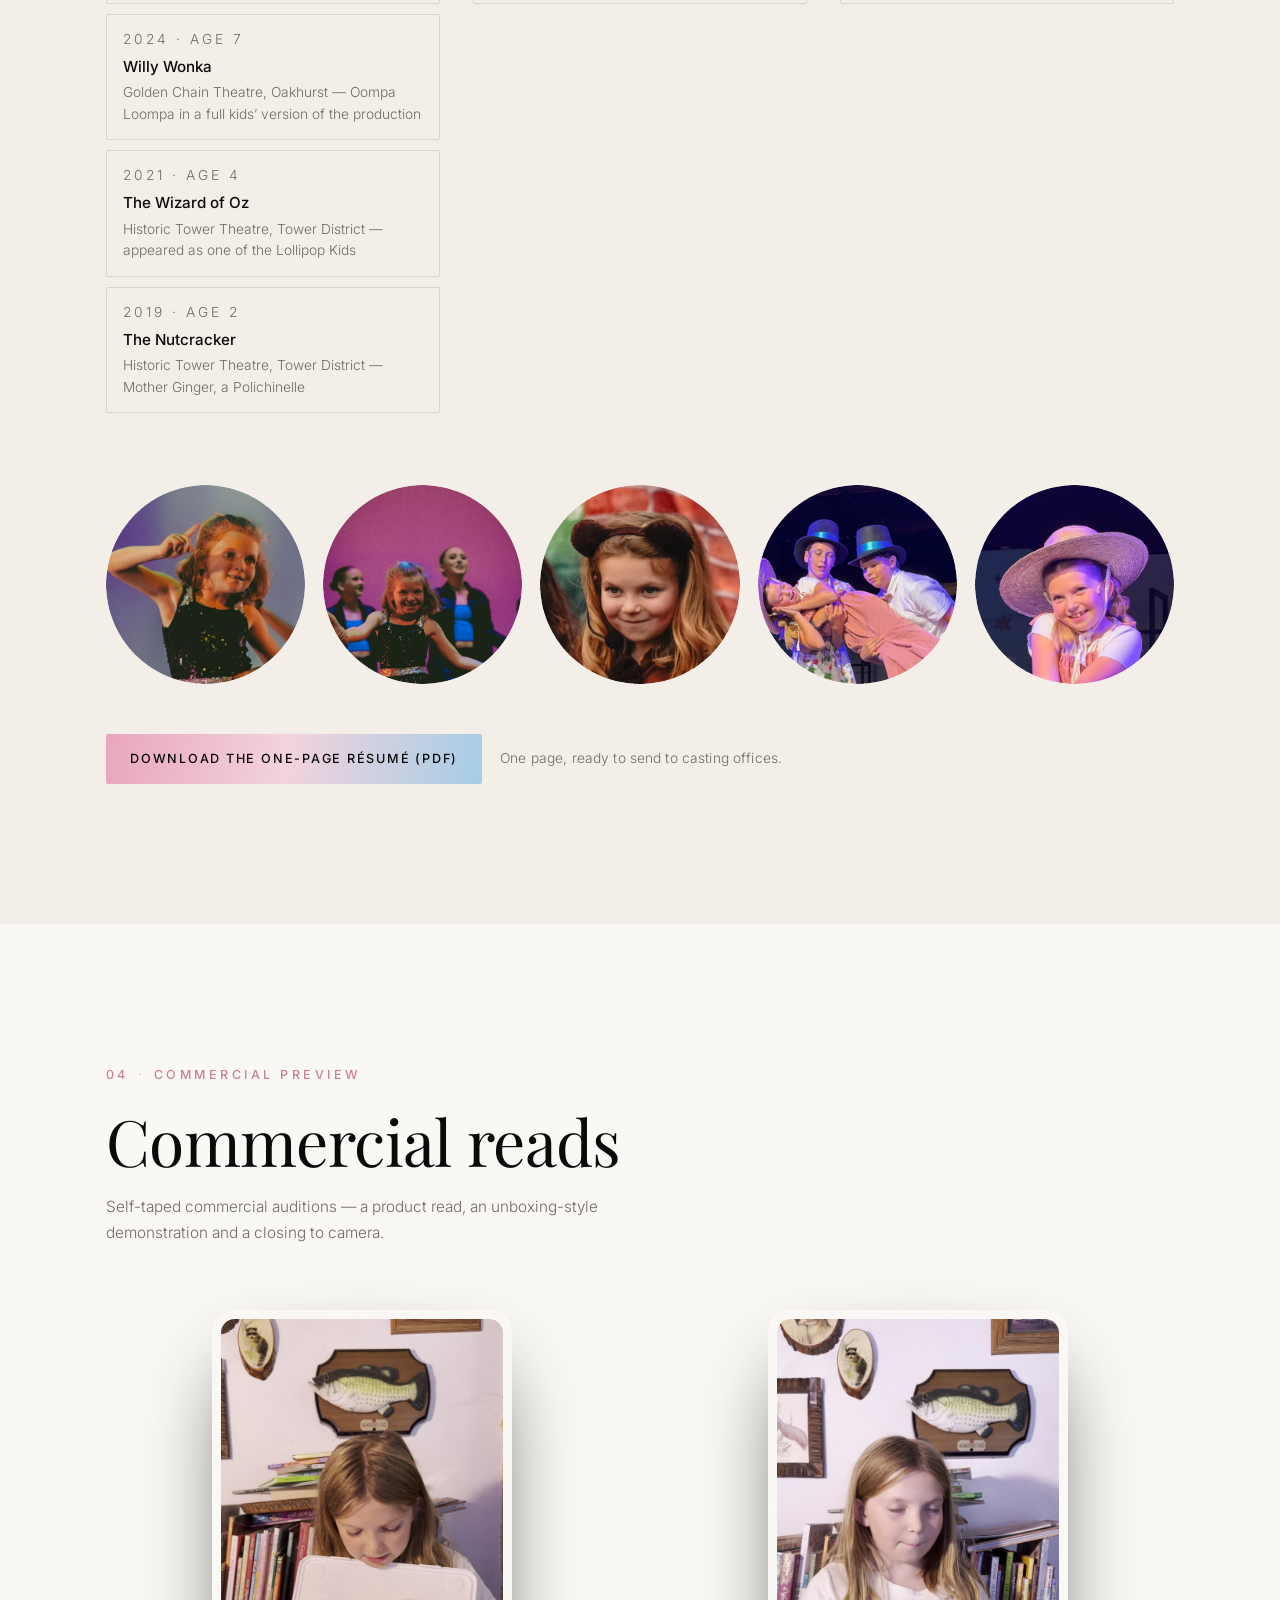
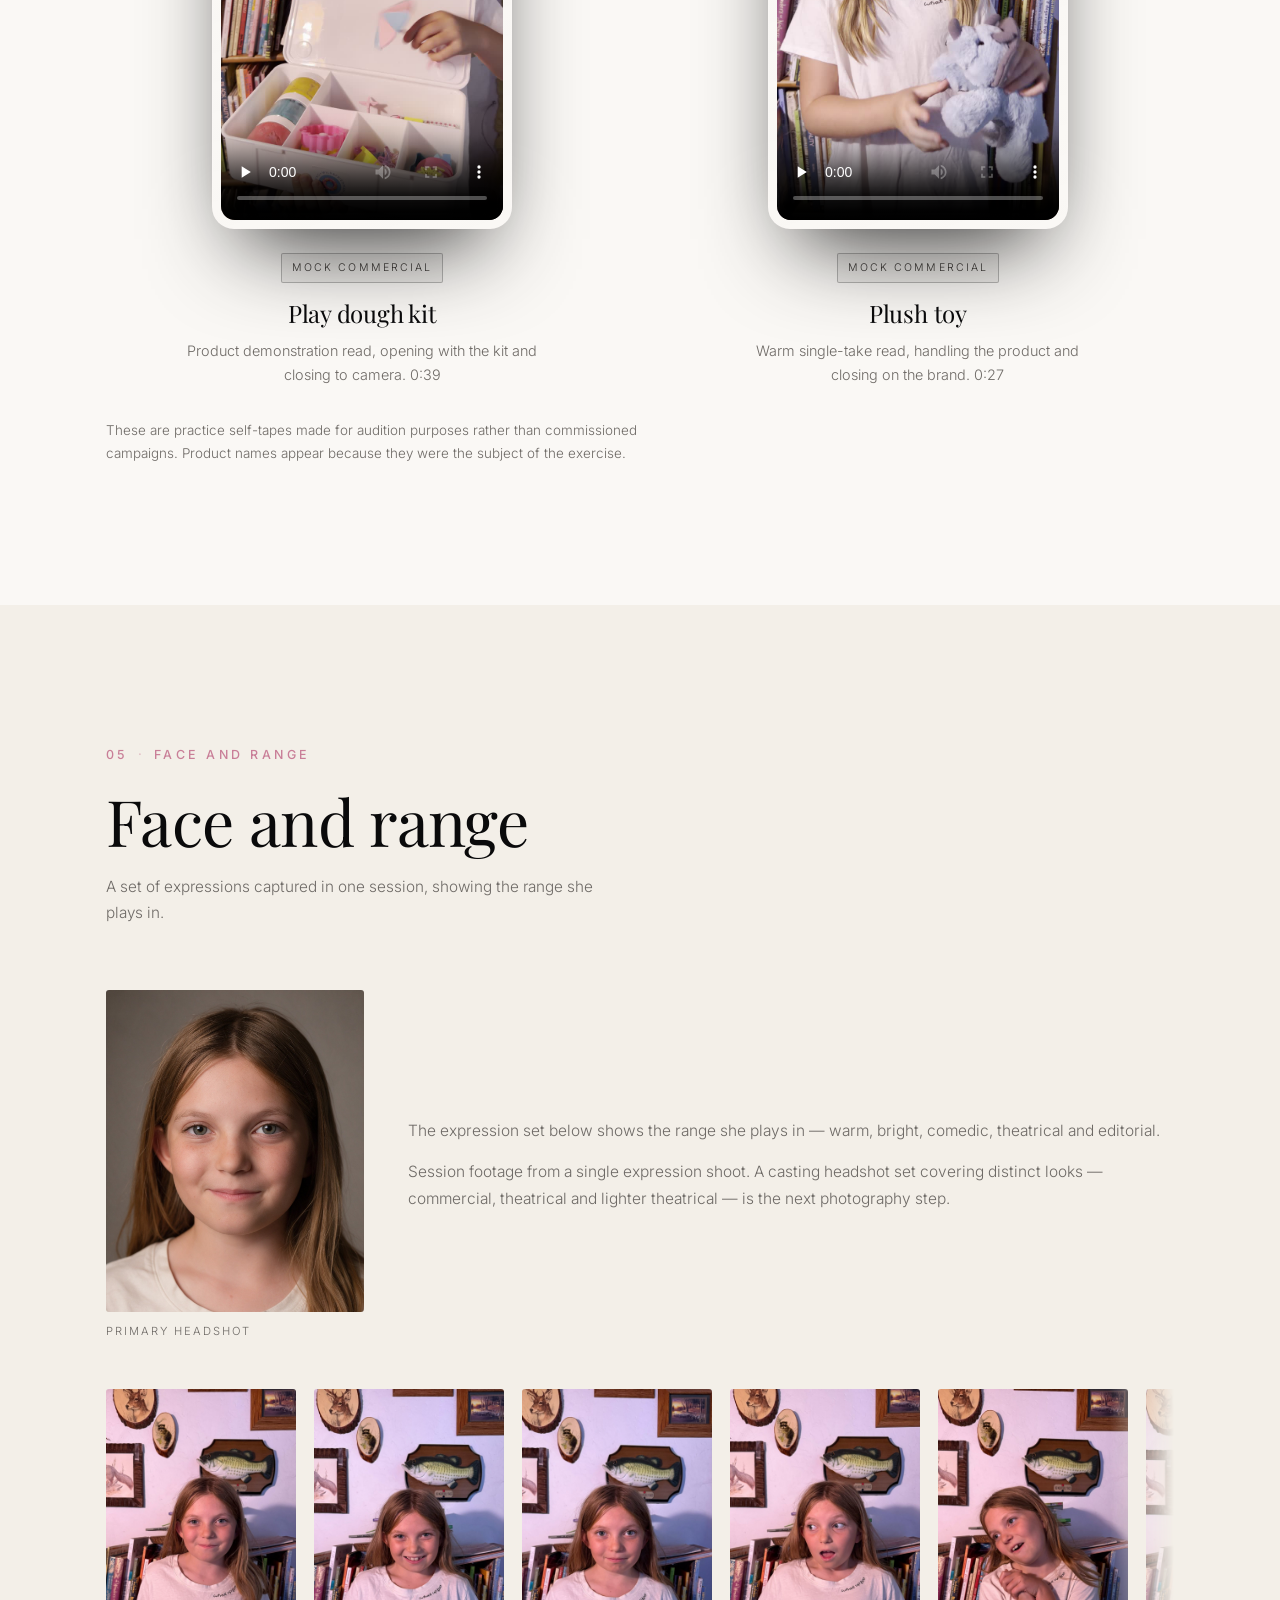
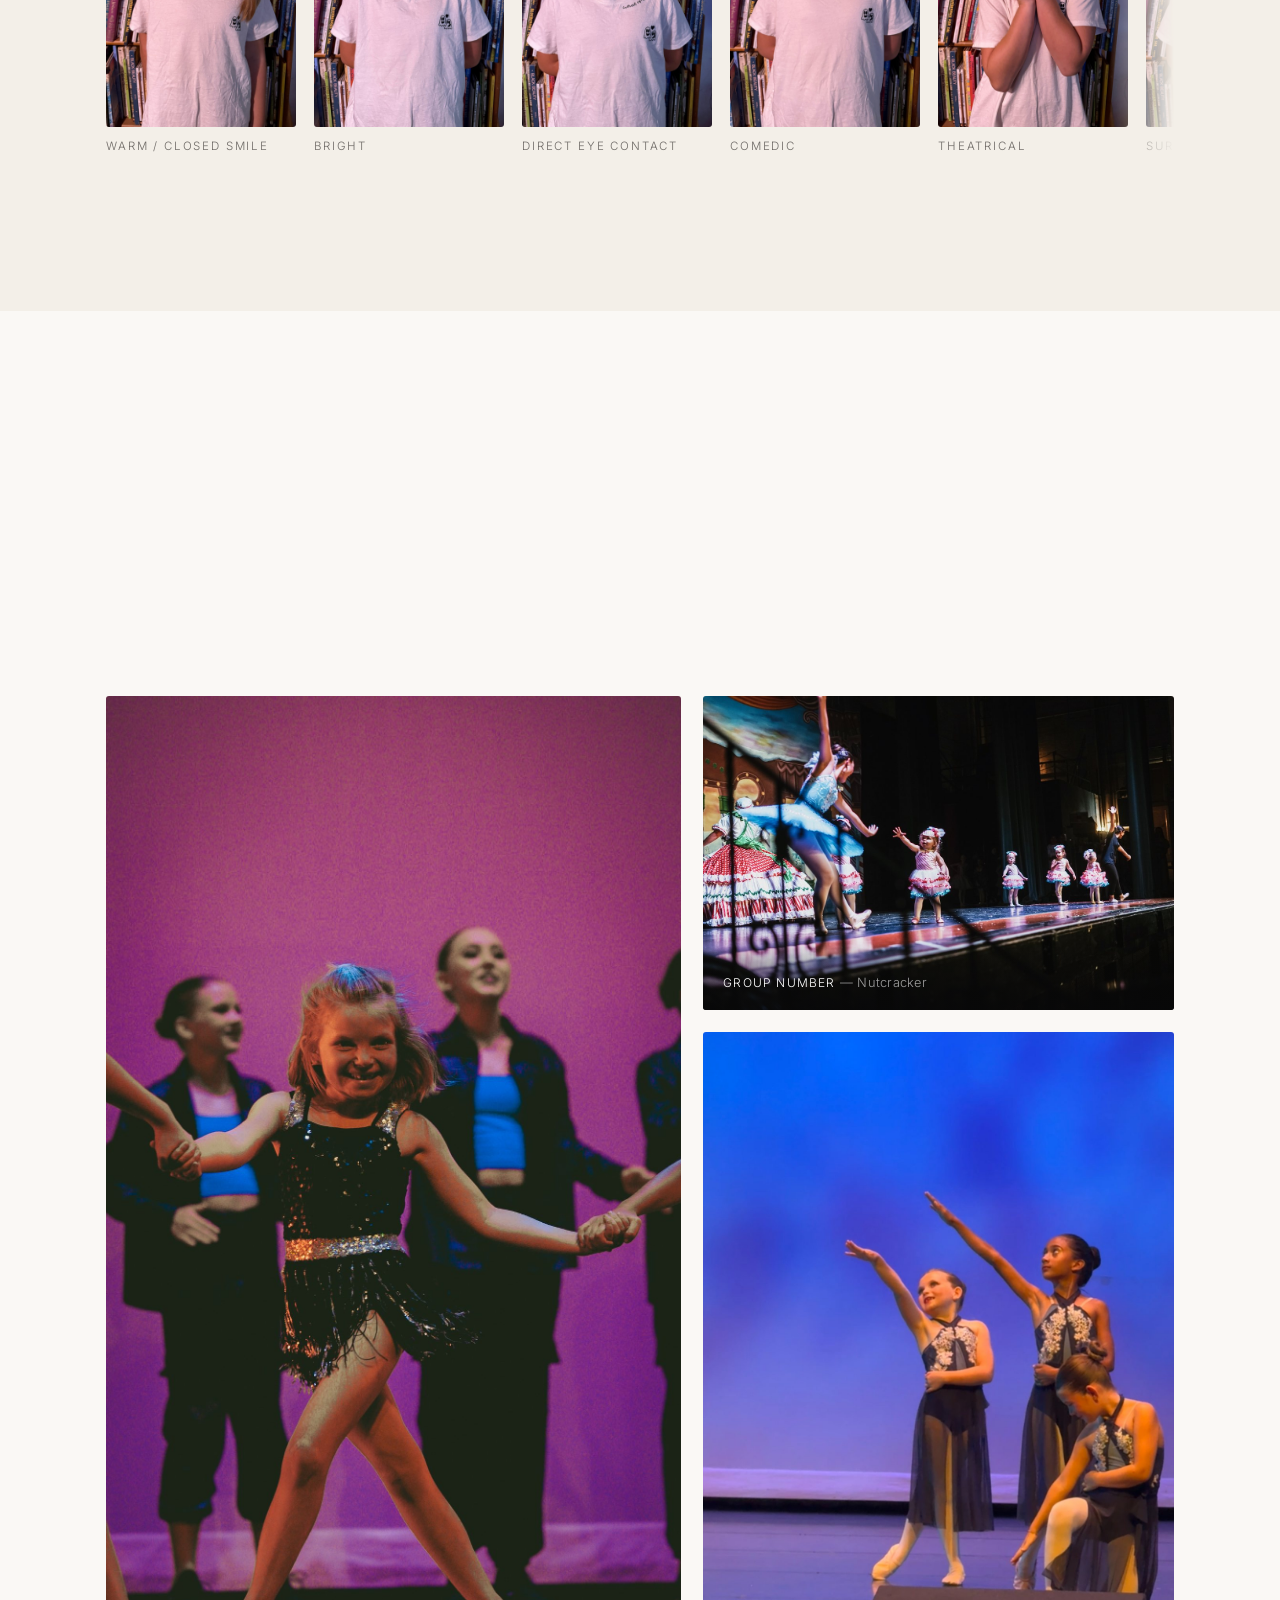
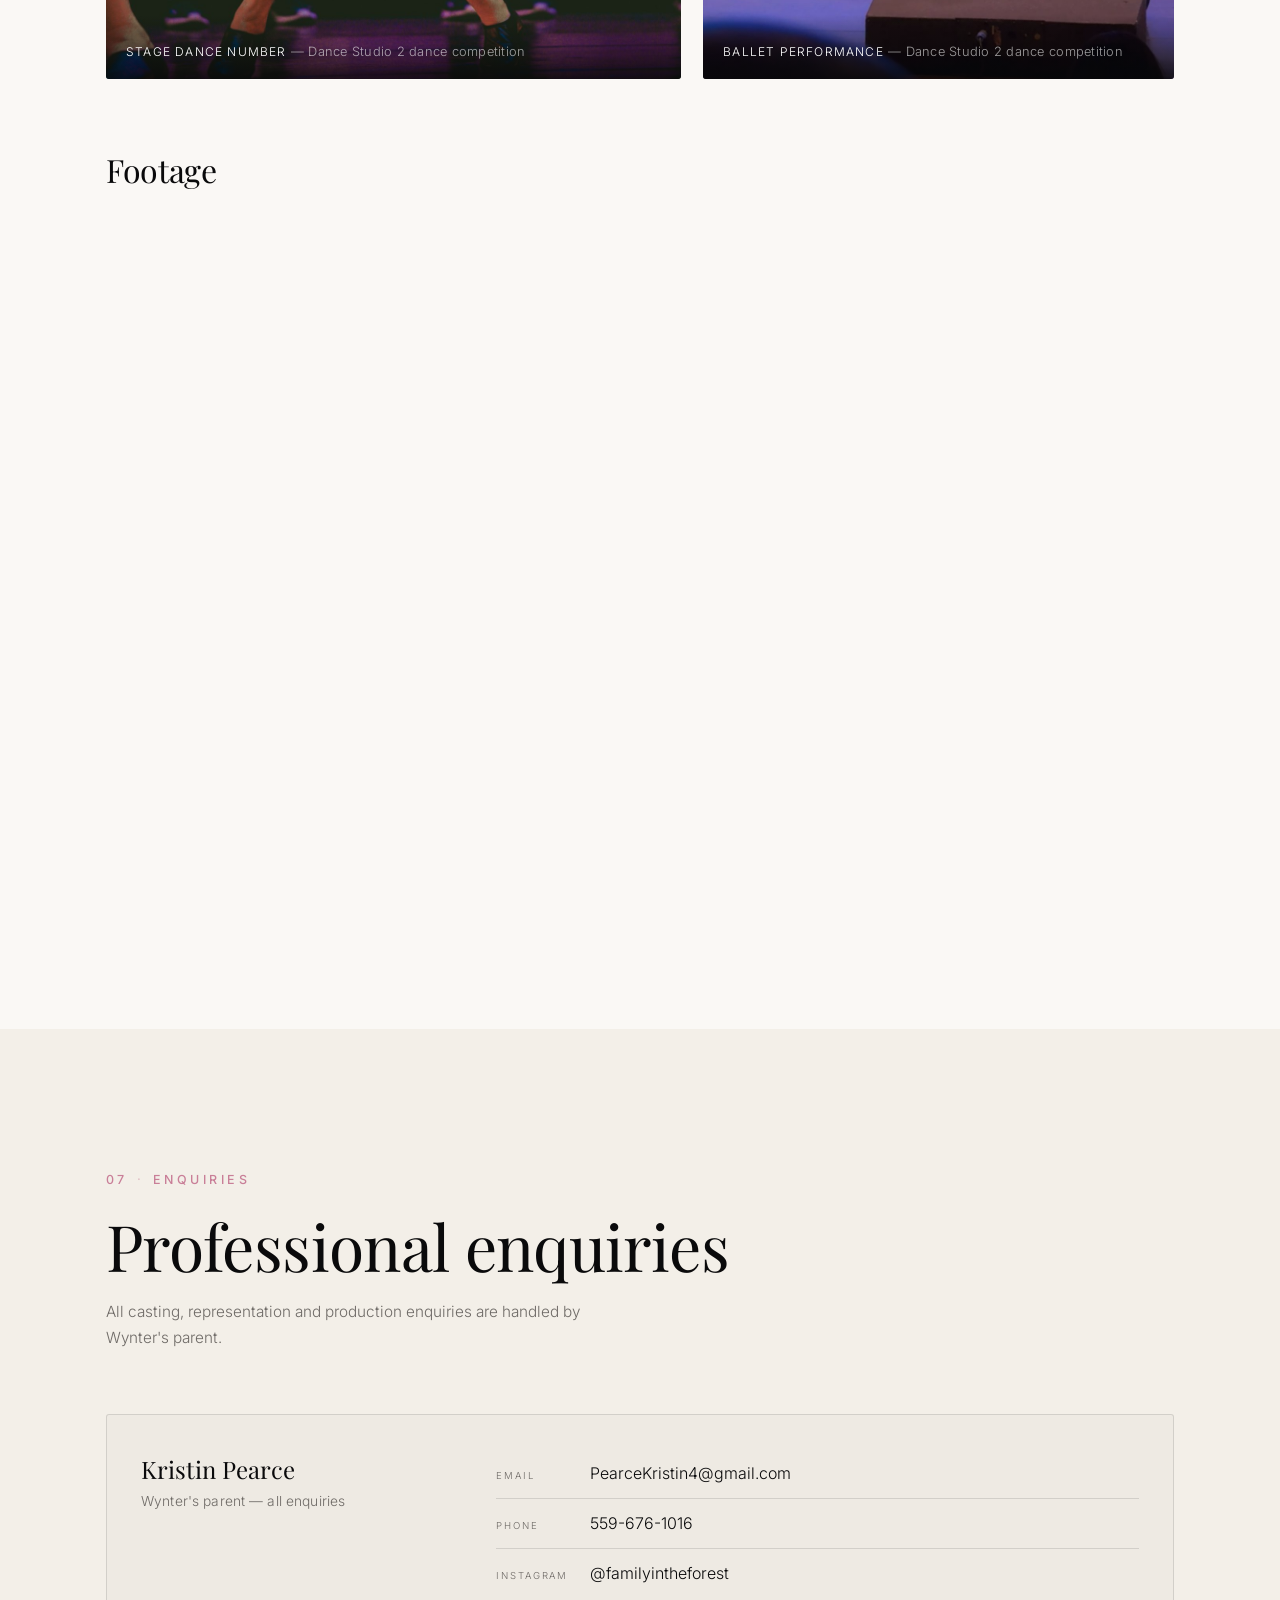
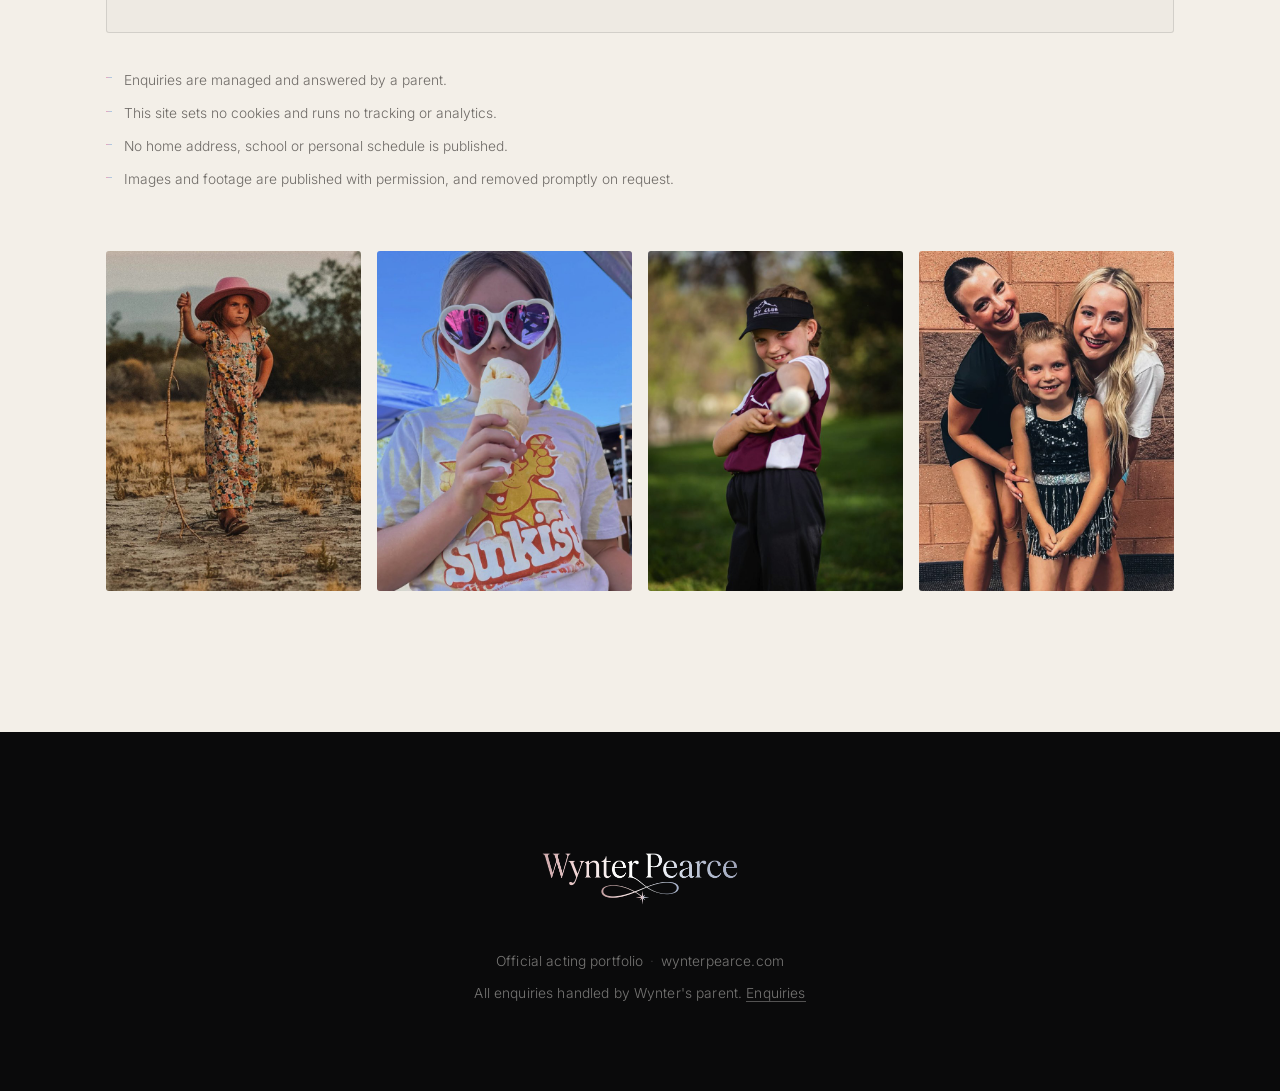
==== commit 265b6a98: "Point the Representation navigation button at the reachable URL Switch back to the clean /representa" ====
--- a/index.html
+++ b/index.html
@@ -46,7 +46,7 @@
       <a href="#commercials">Commercials</a>
       <a href="#headshots">Headshots</a>
       <a href="#performances">On stage</a>
-      <a href="representation/" class="nav__cta">Representation</a>
+      <a href="assets/representation.html" class="nav__cta">Representation</a>
     </nav>
     <button class="menu-btn" id="menuBtn" type="button" aria-expanded="false" aria-controls="primaryNav">
       <span class="menu-btn__label">Menu</span>
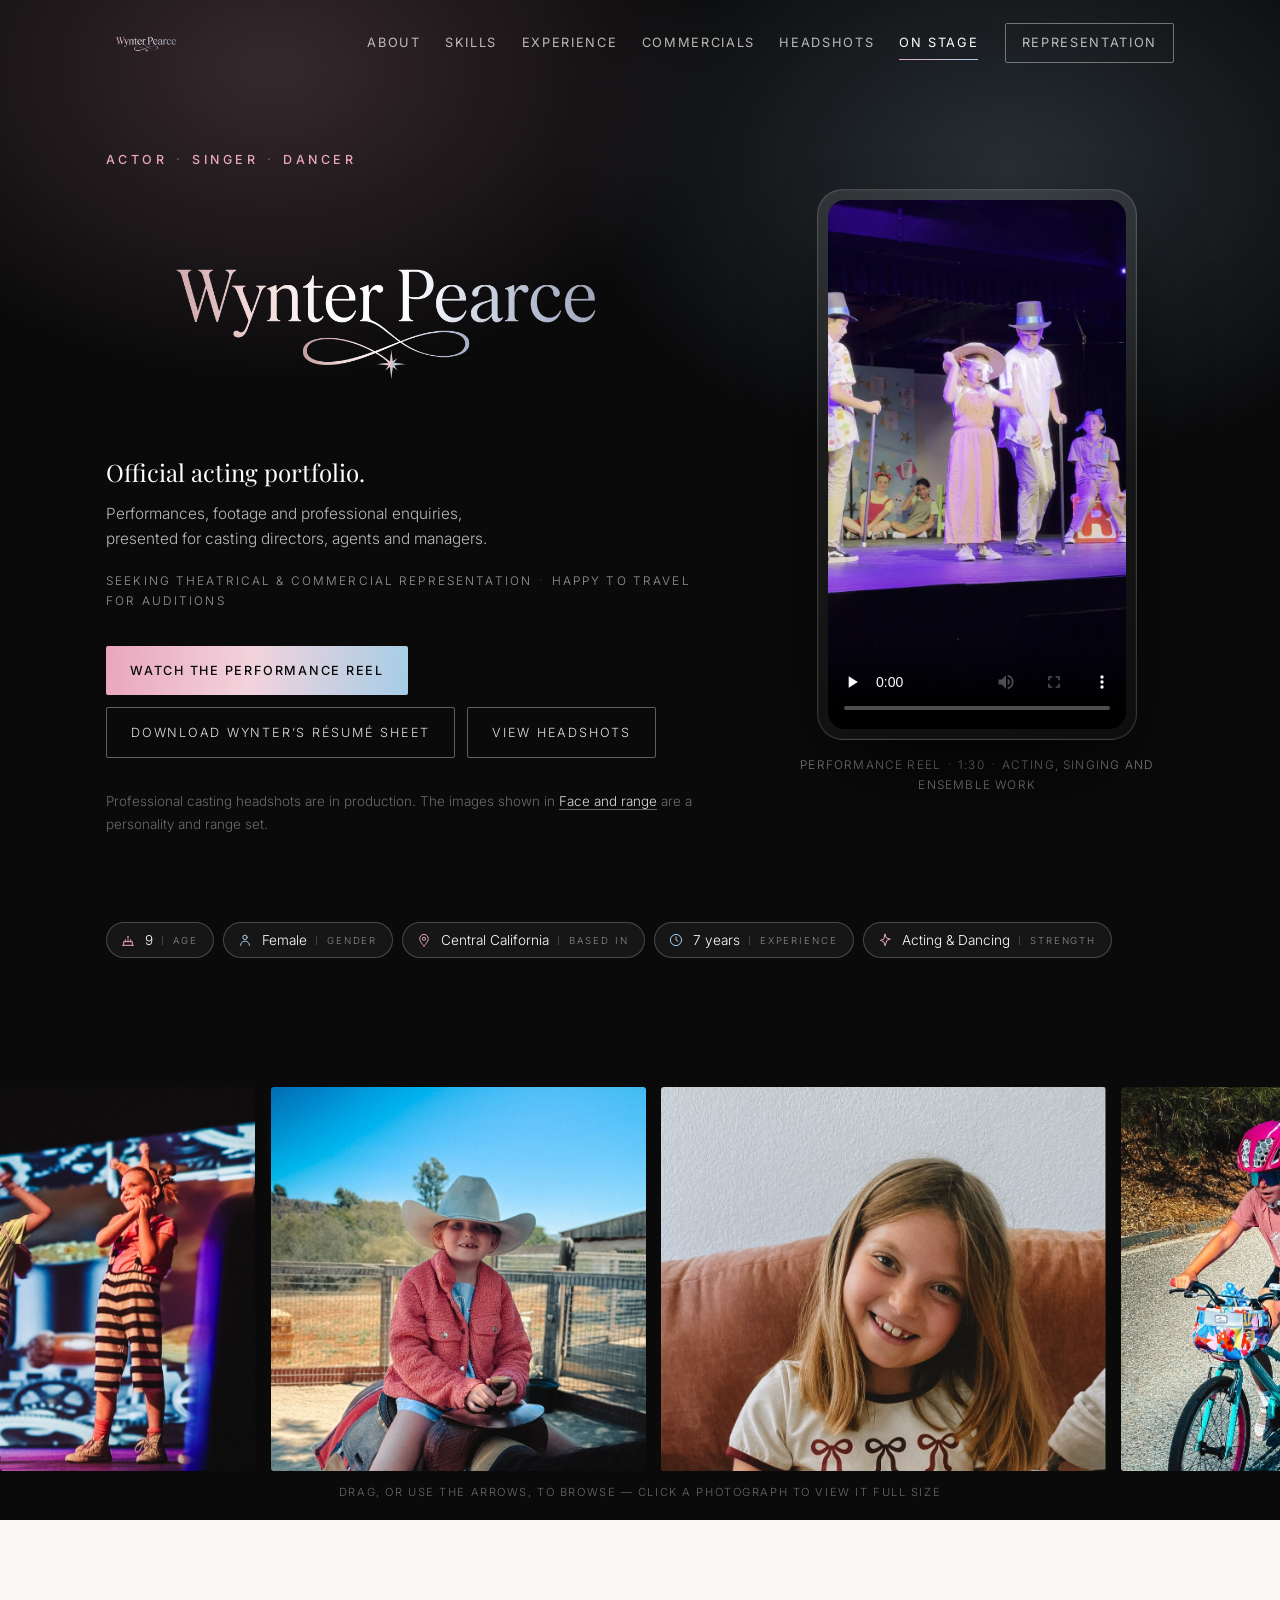
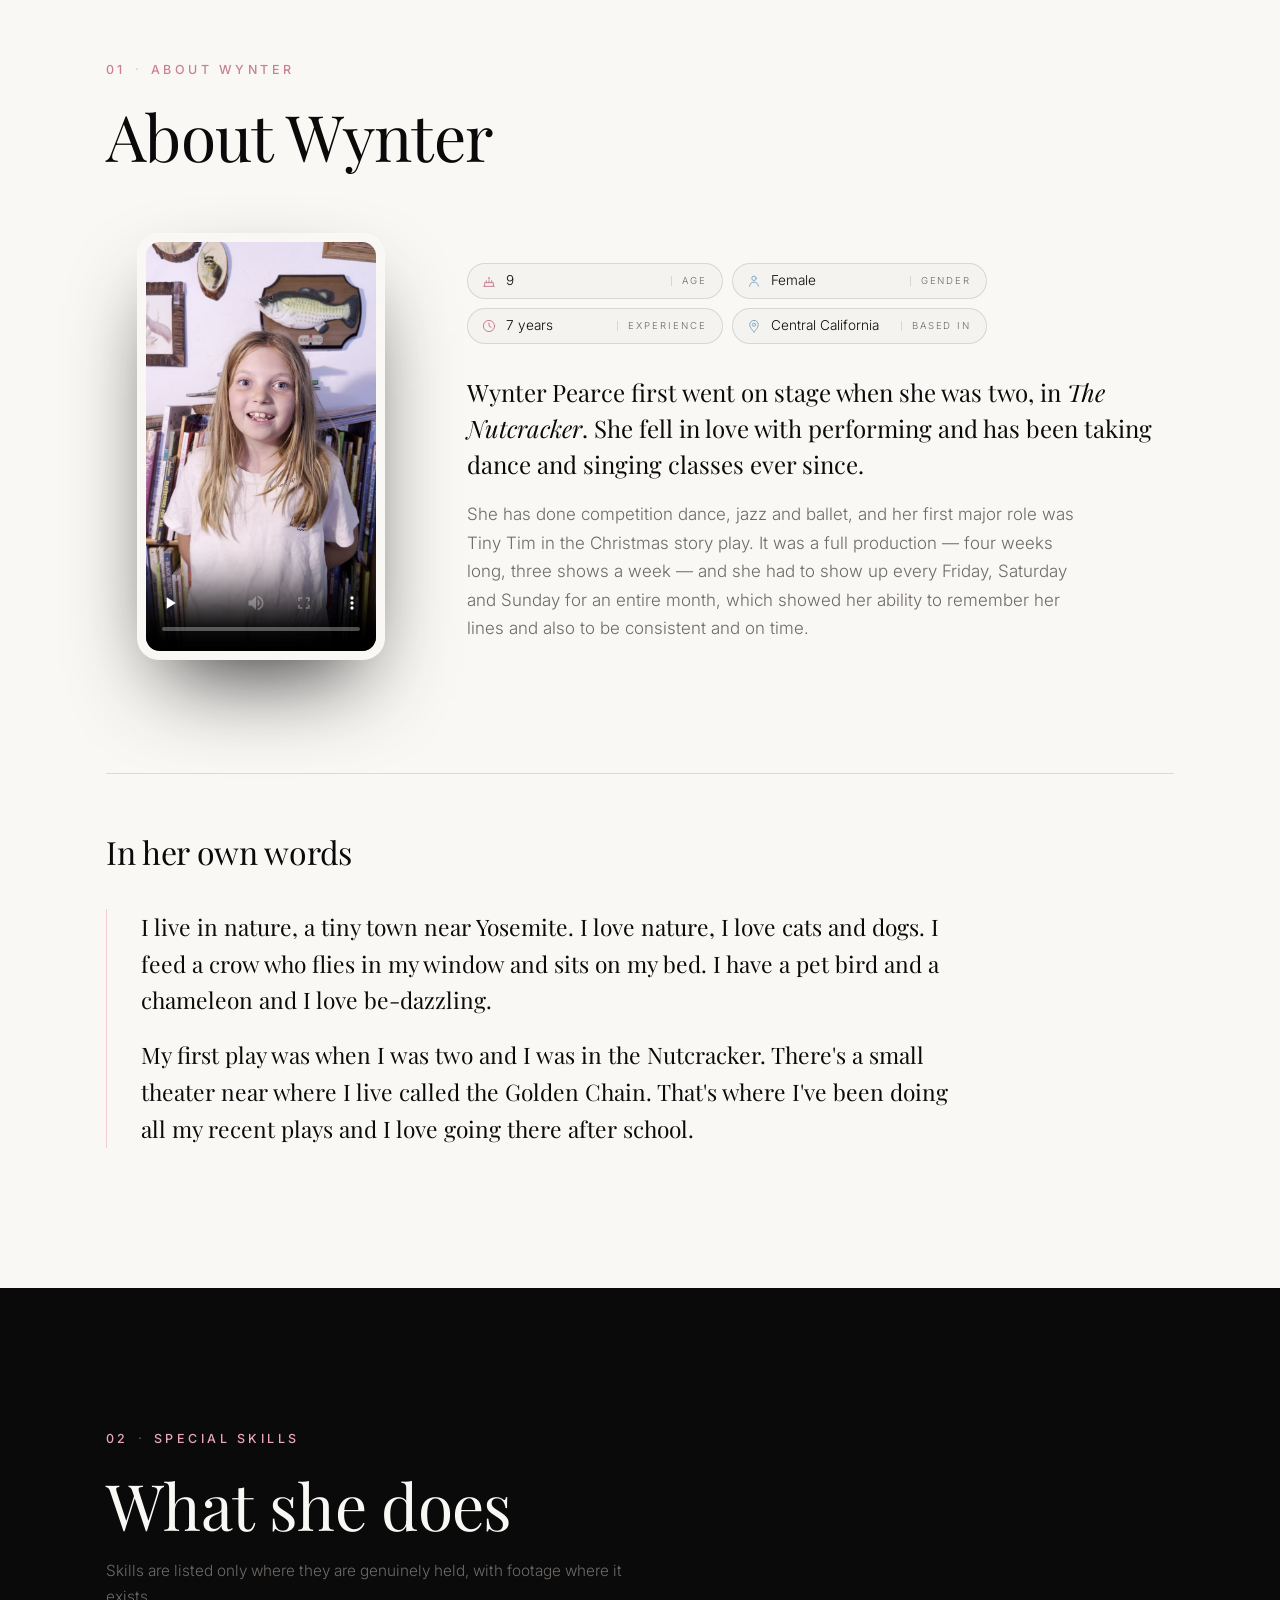
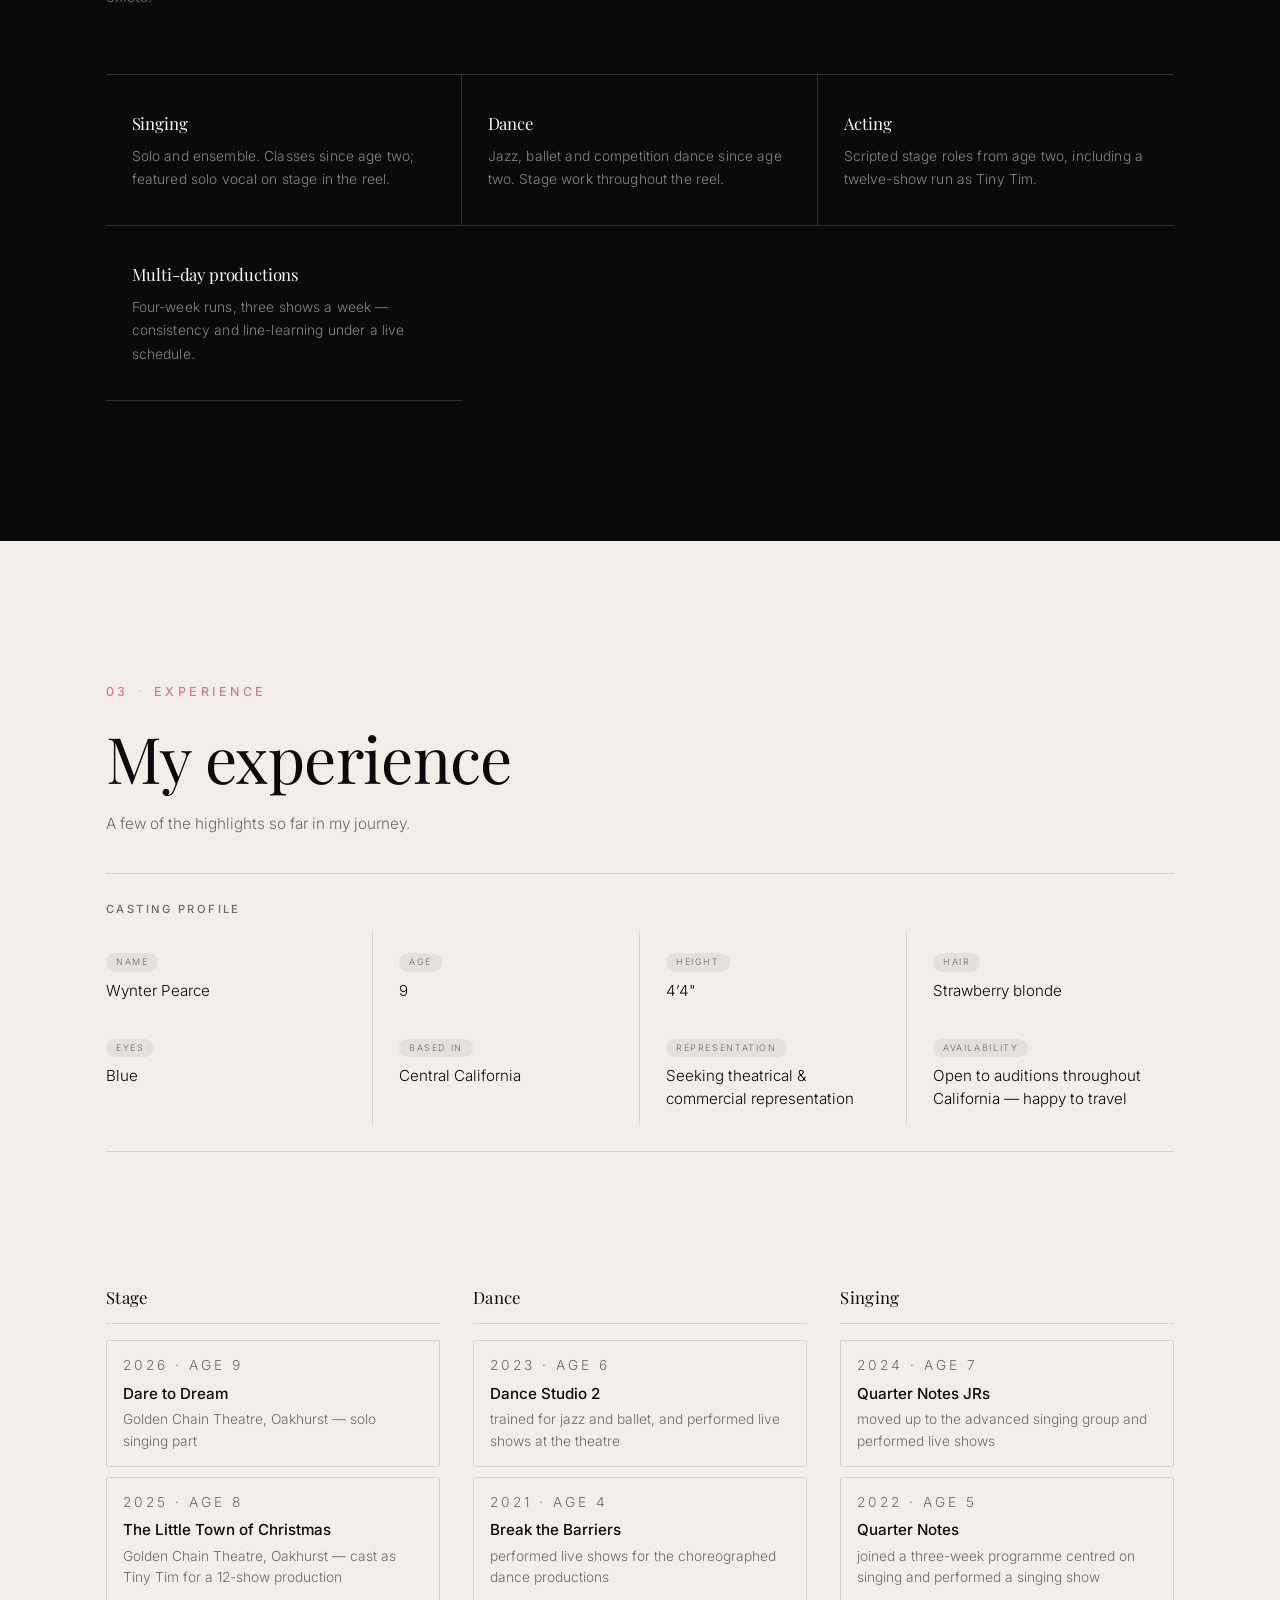
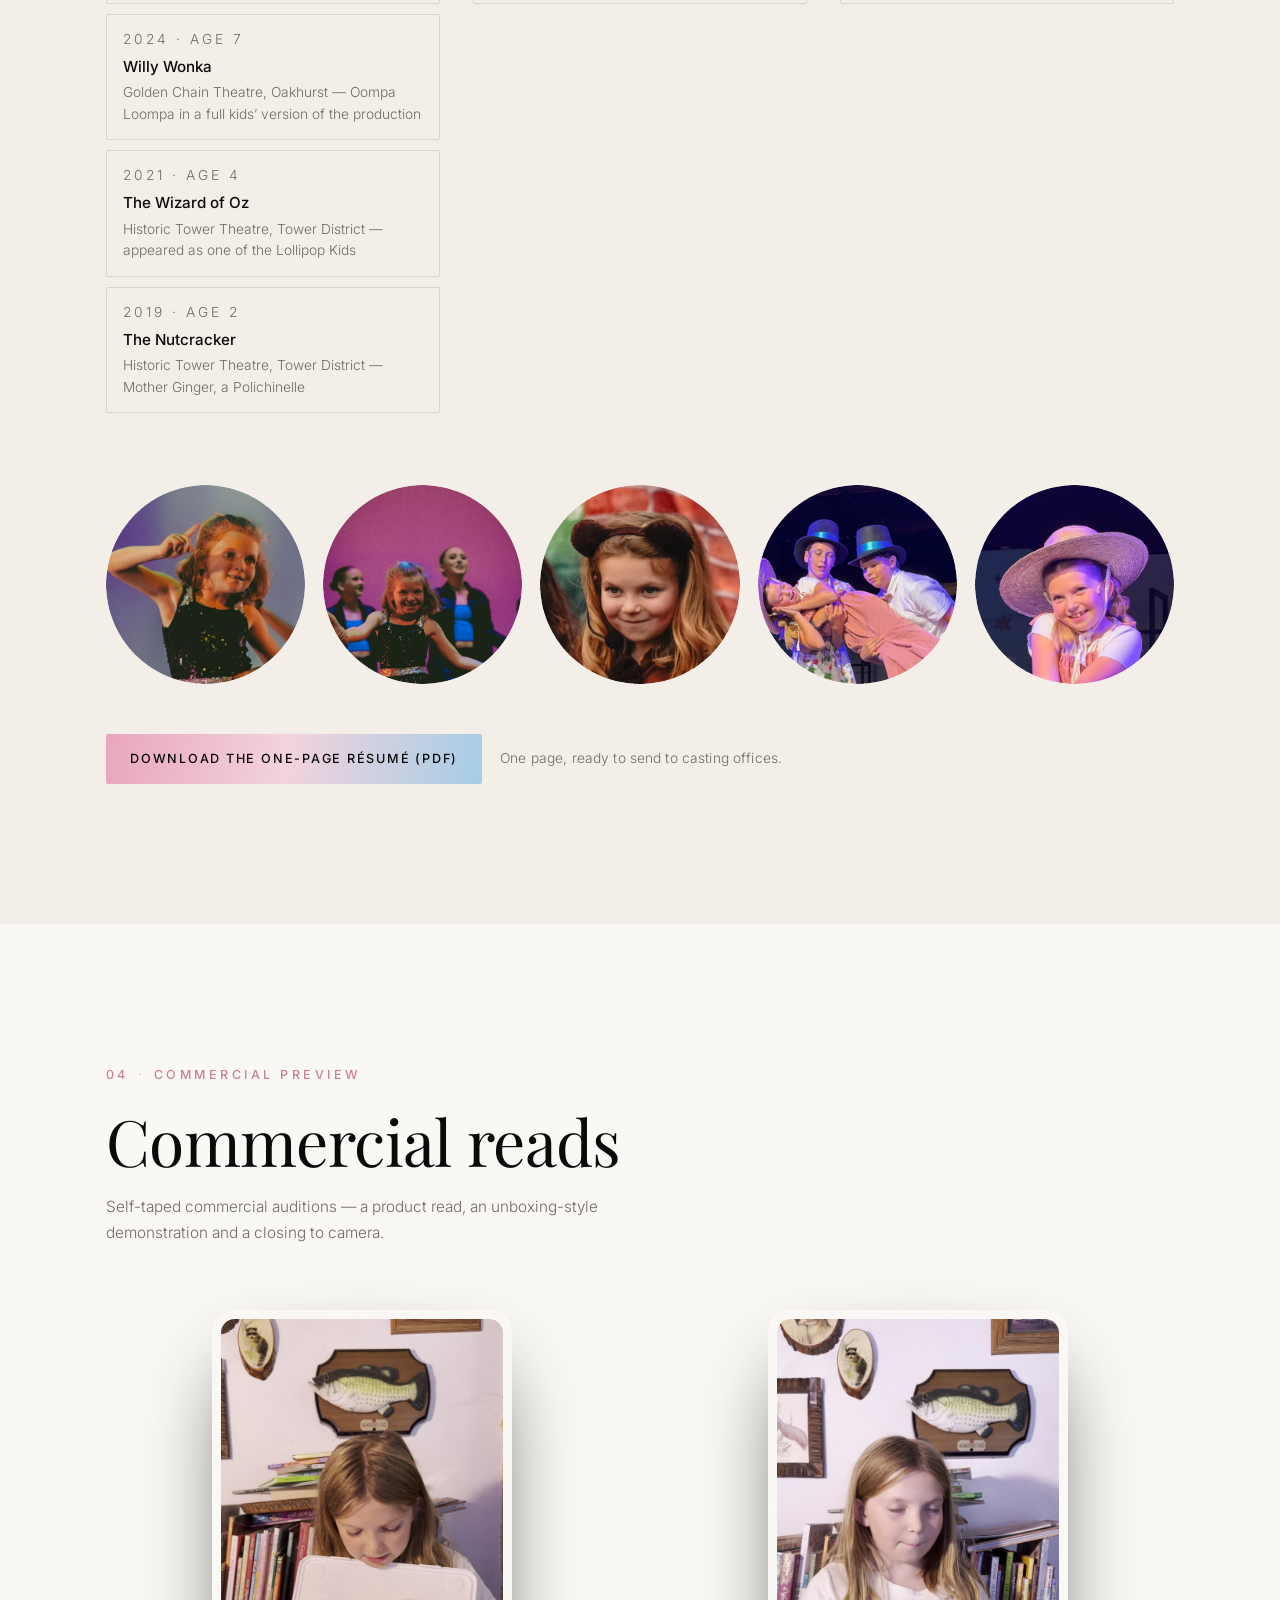
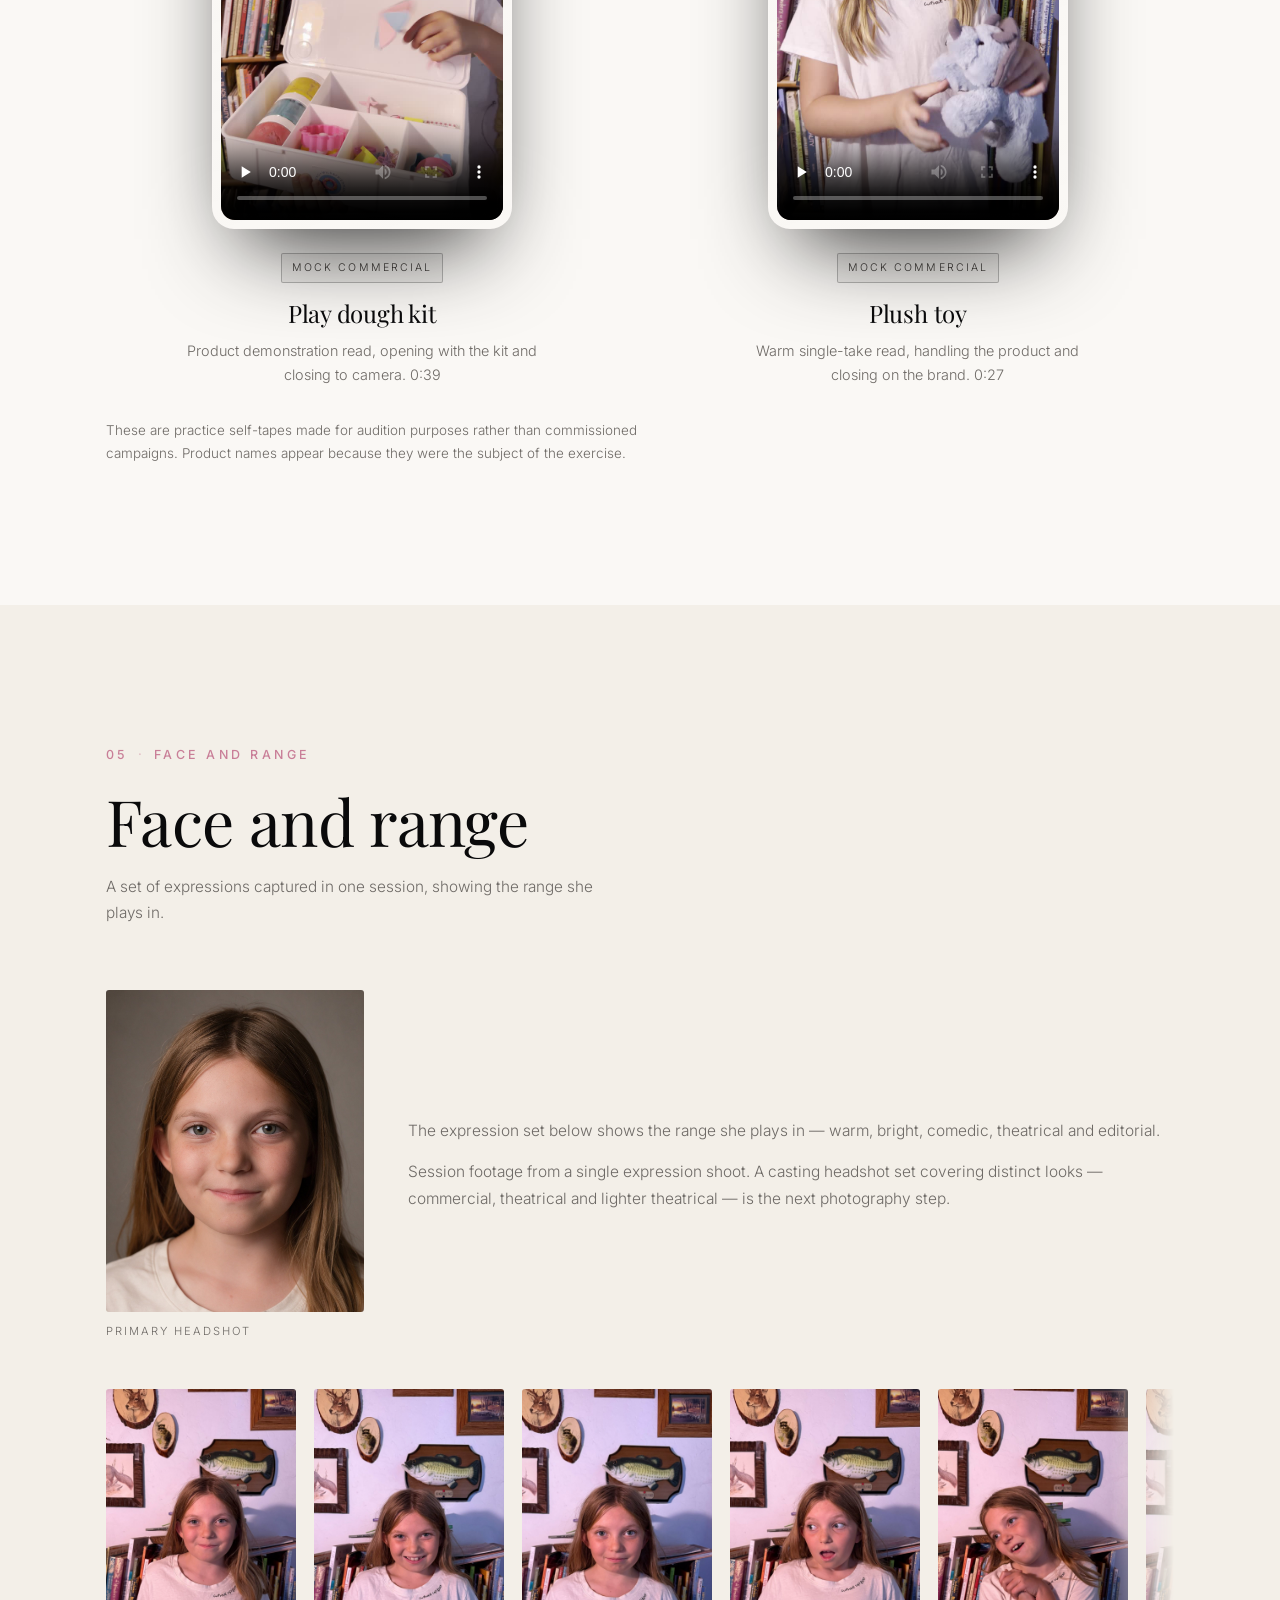
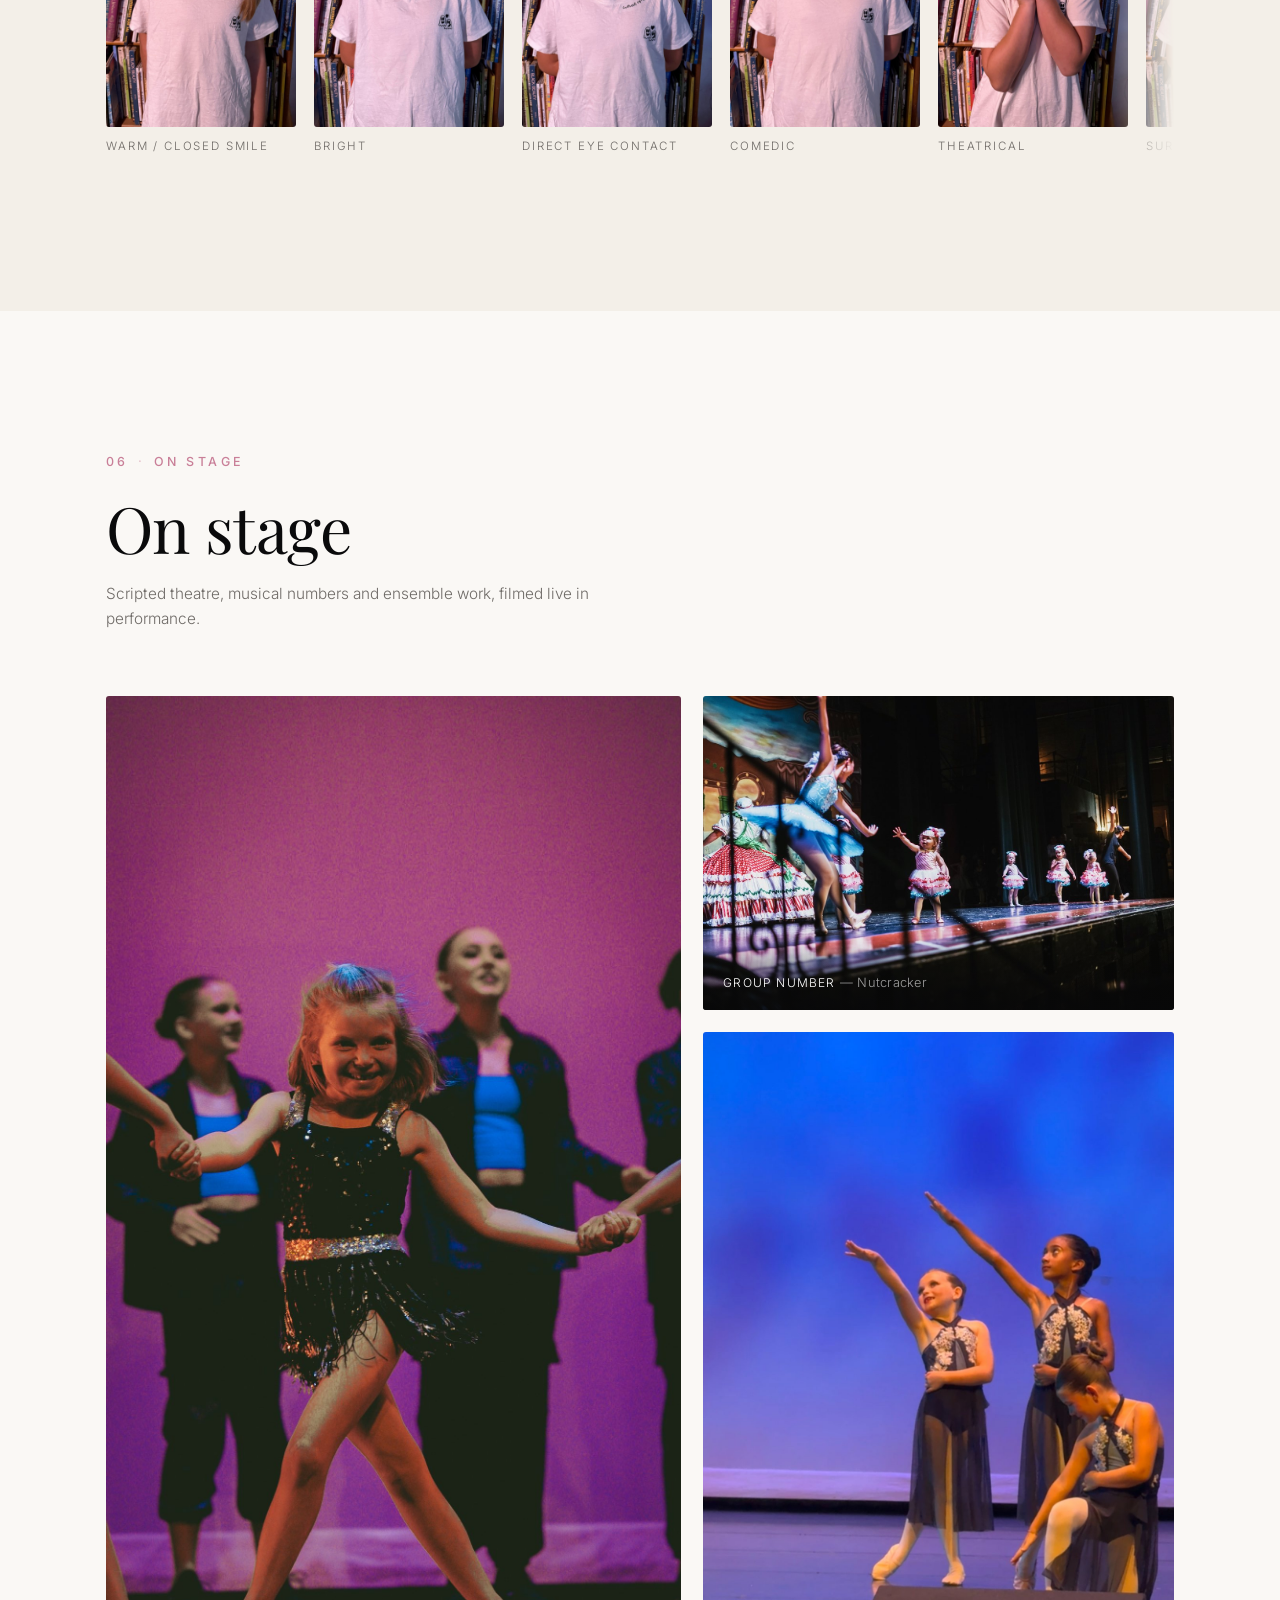
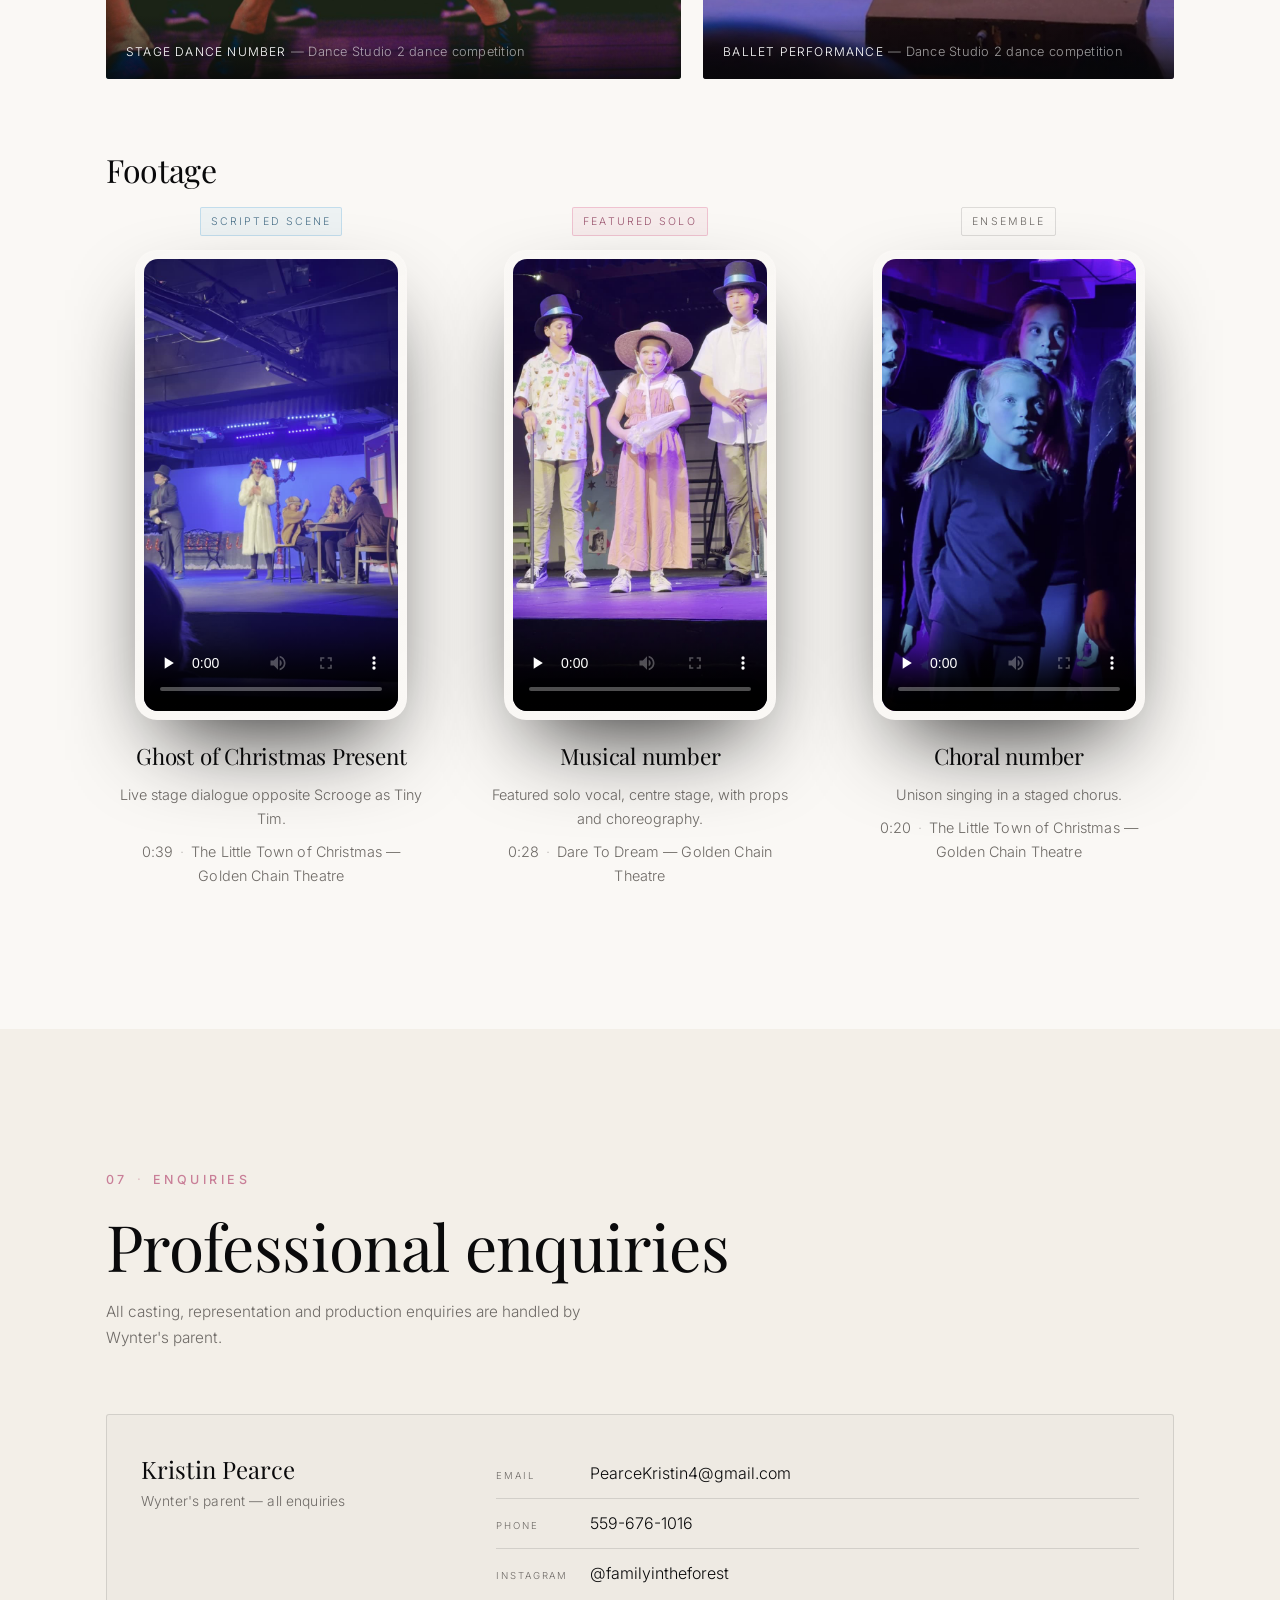
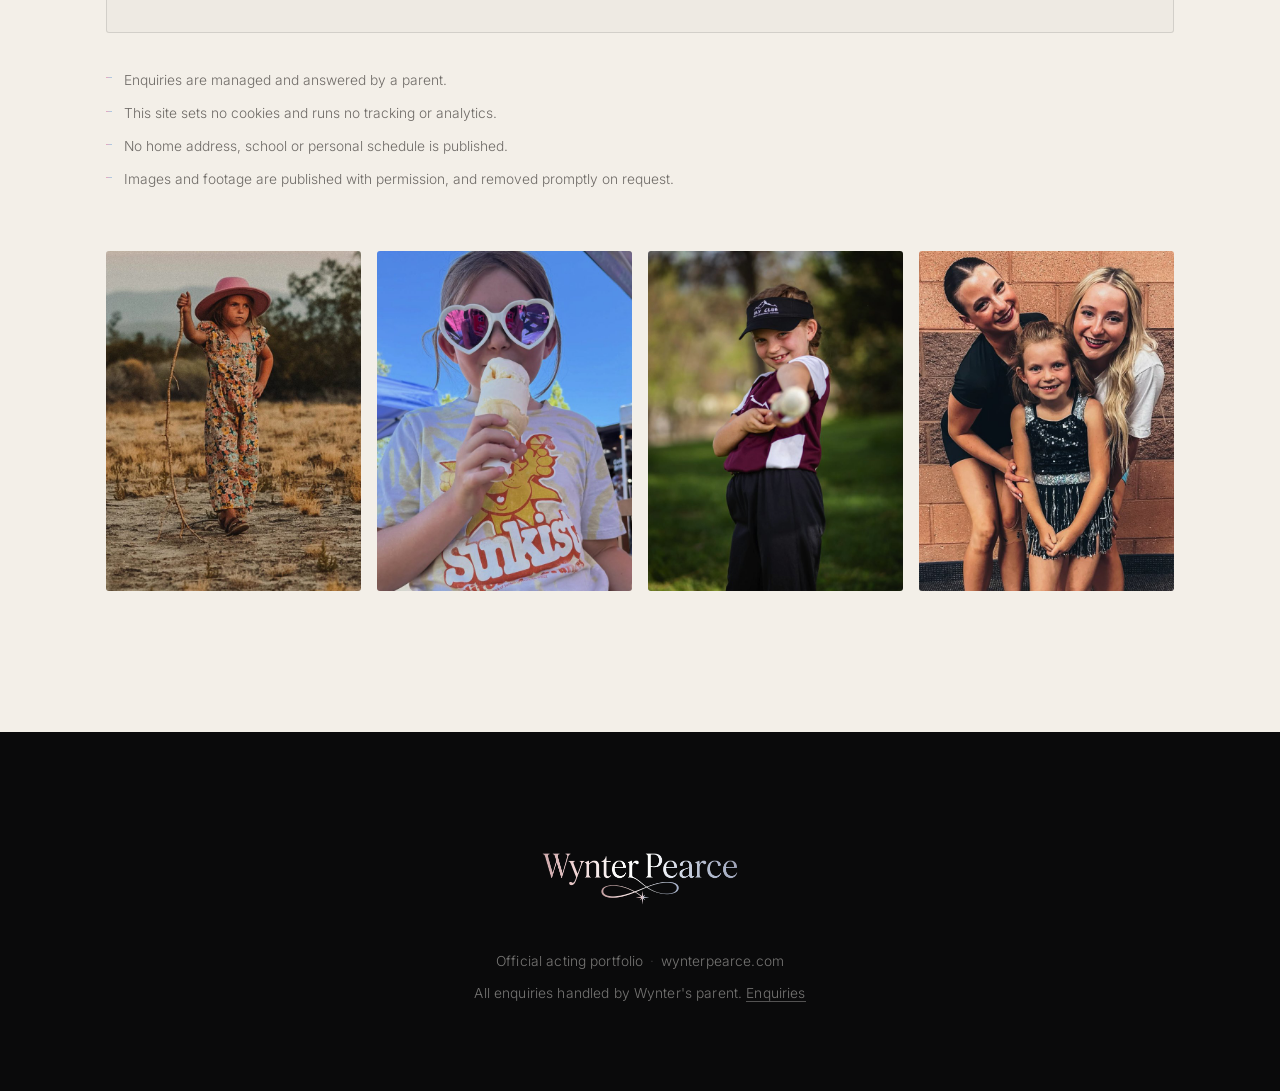
==== commit 57440c89: "Resume: three current photographs replace the early-years shots; two photos added to the strip - the" ====
--- a/index.html
+++ b/index.html
@@ -151,6 +151,12 @@
         <button class="photostrip__item" type="button" data-full="assets/img/full-10.jpg" data-caption="In a group stage number">
           <img src="assets/img/strip-10.jpg" alt="Wynter Pearce in a group stage number" loading="lazy">
         </button>
+        <button class="photostrip__item" type="button" data-full="assets/img/full-11.jpg" data-caption="In a straw hat on stage">
+          <img src="assets/img/strip-11.jpg" alt="Wynter Pearce on stage in a straw hat holding an umbrella" loading="lazy">
+        </button>
+        <button class="photostrip__item" type="button" data-full="assets/img/full-12.jpg" data-caption="On stage in costume">
+          <img src="assets/img/strip-12.jpg" alt="Wynter Pearce on stage in a striped costume" loading="lazy">
+        </button>
       </div>
     </div>
 
